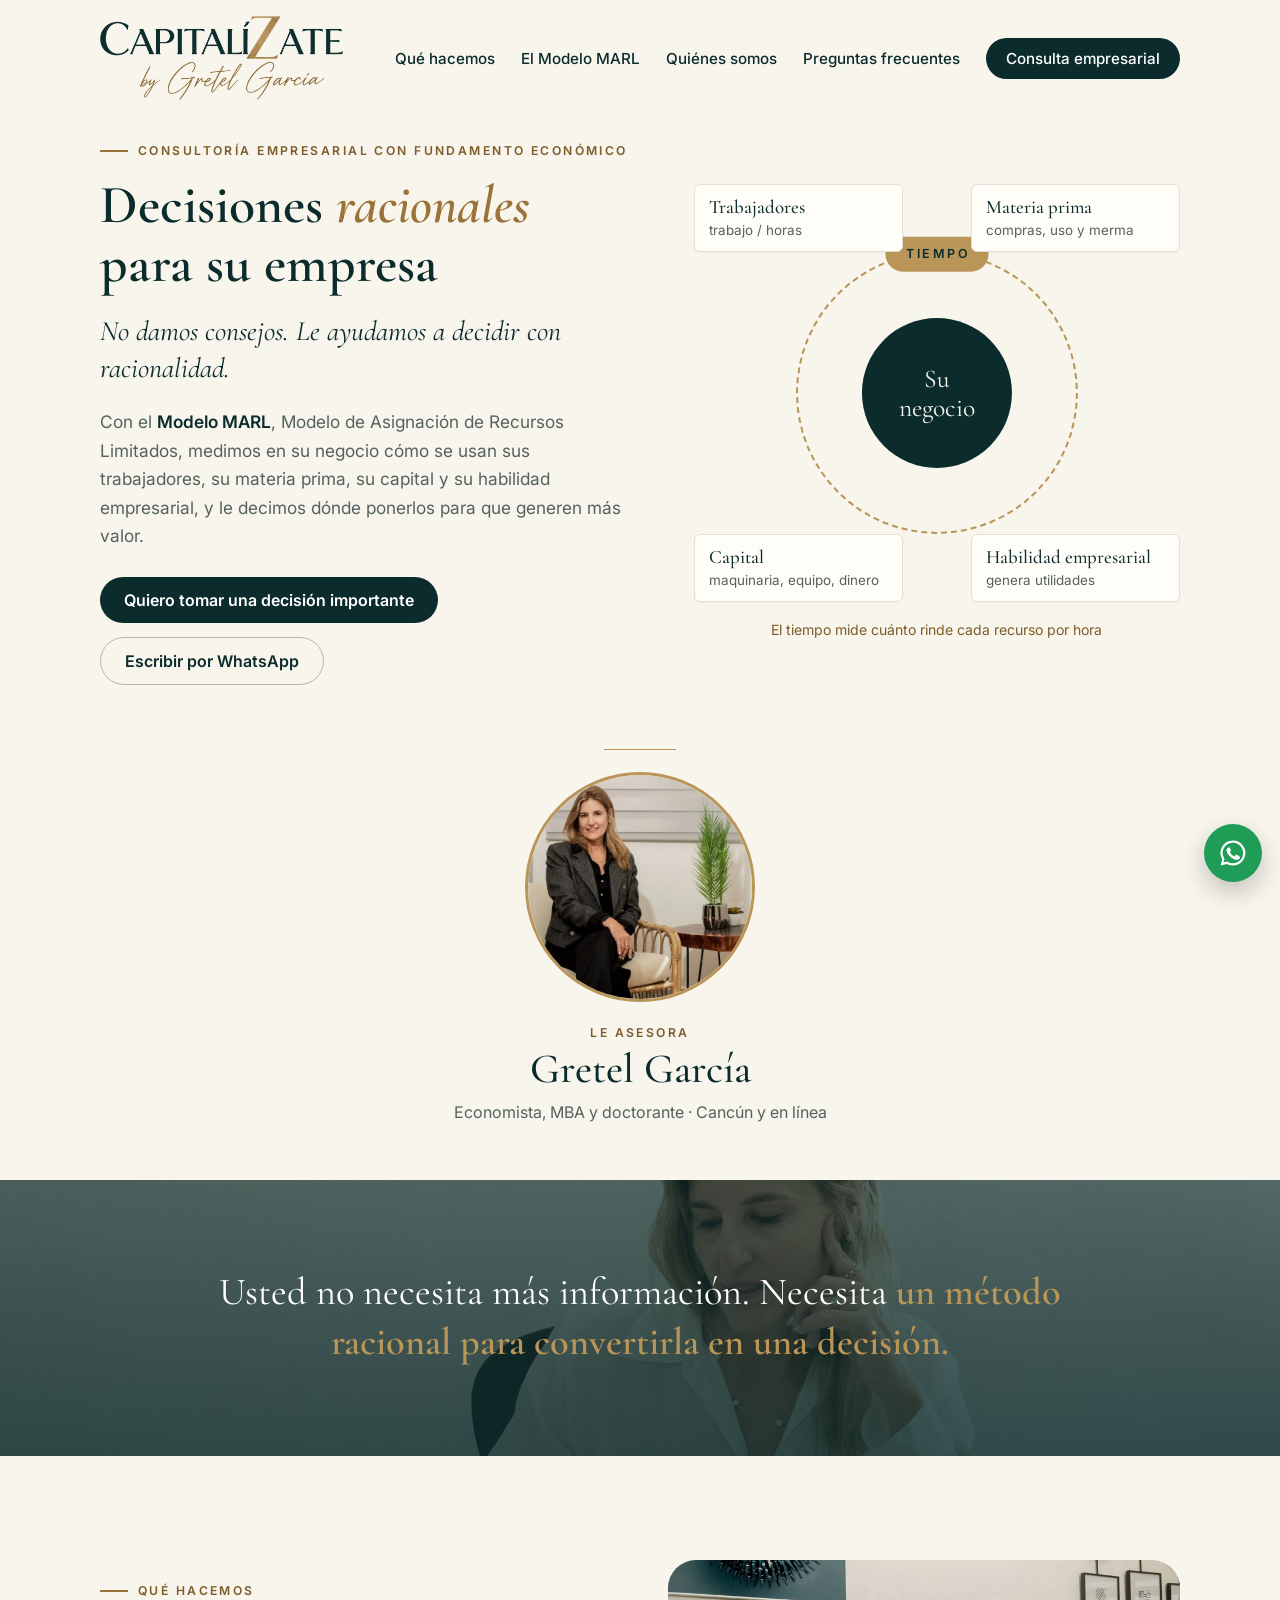
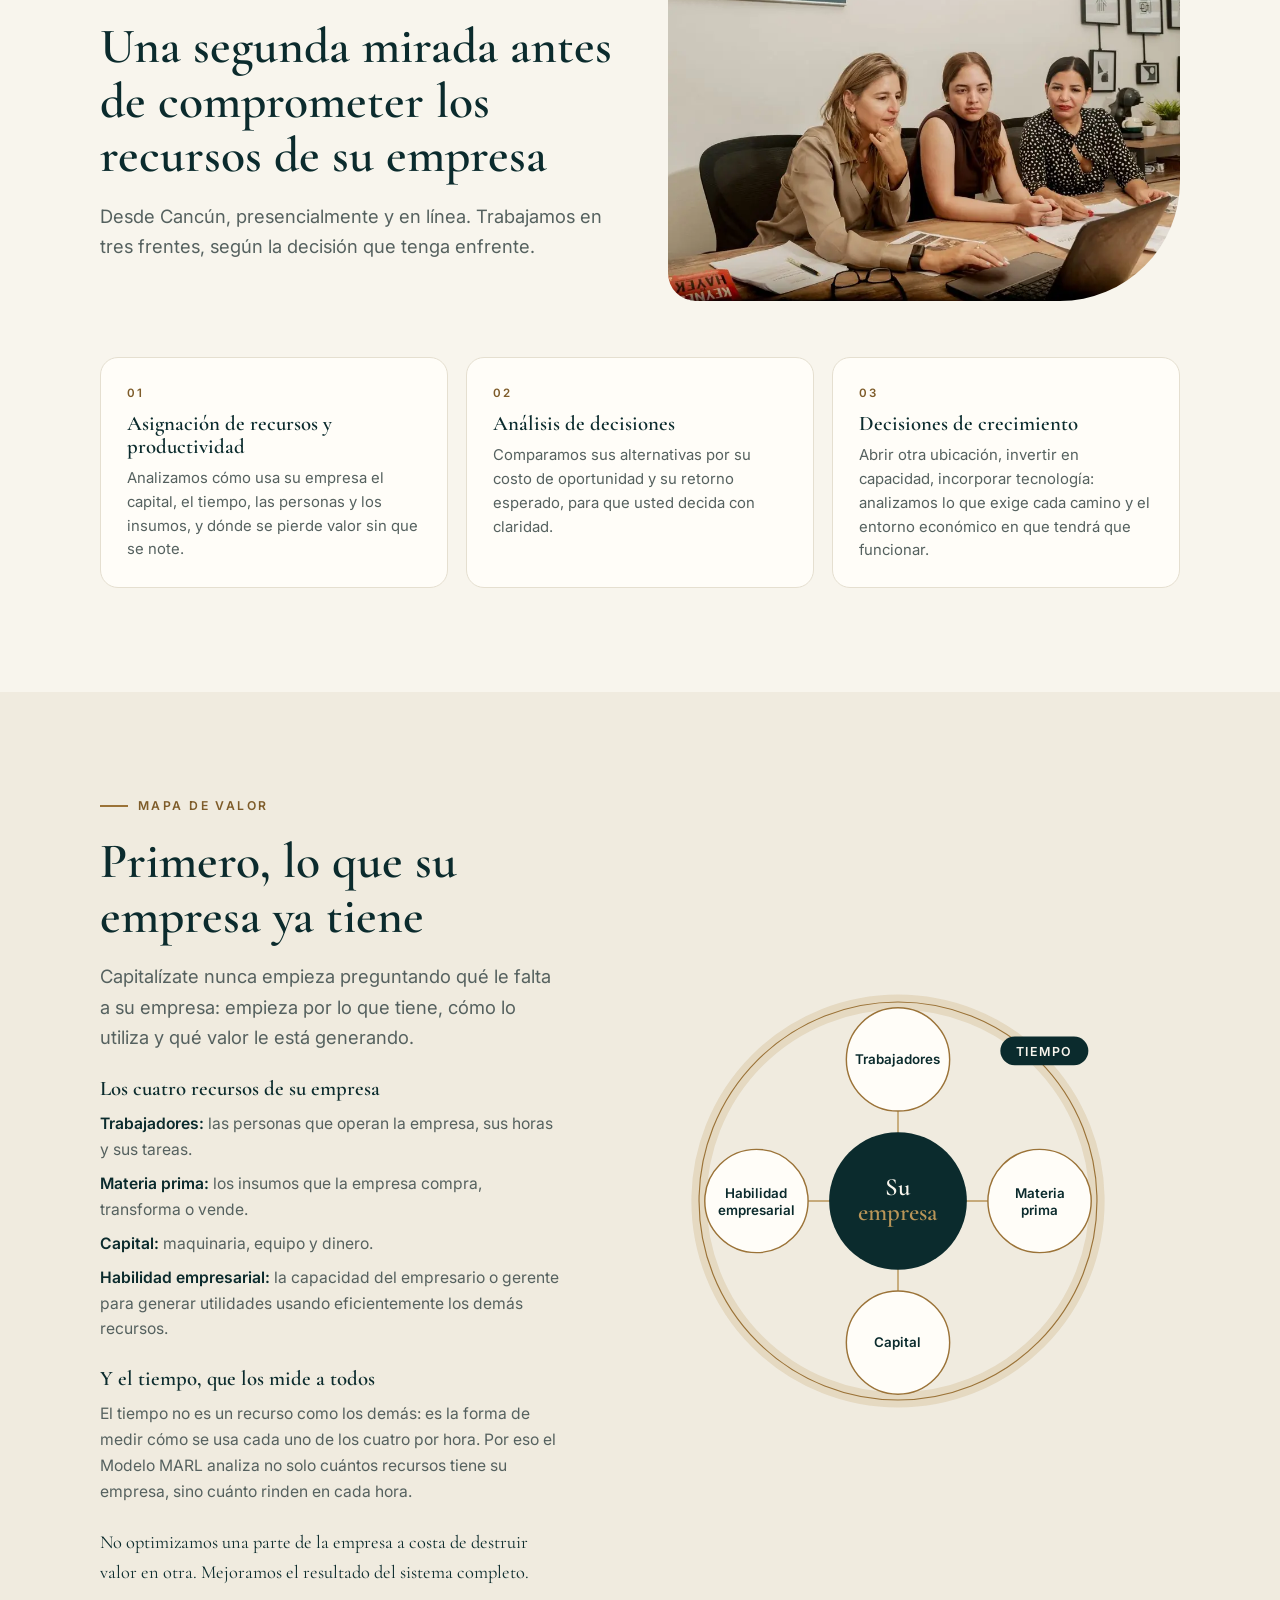
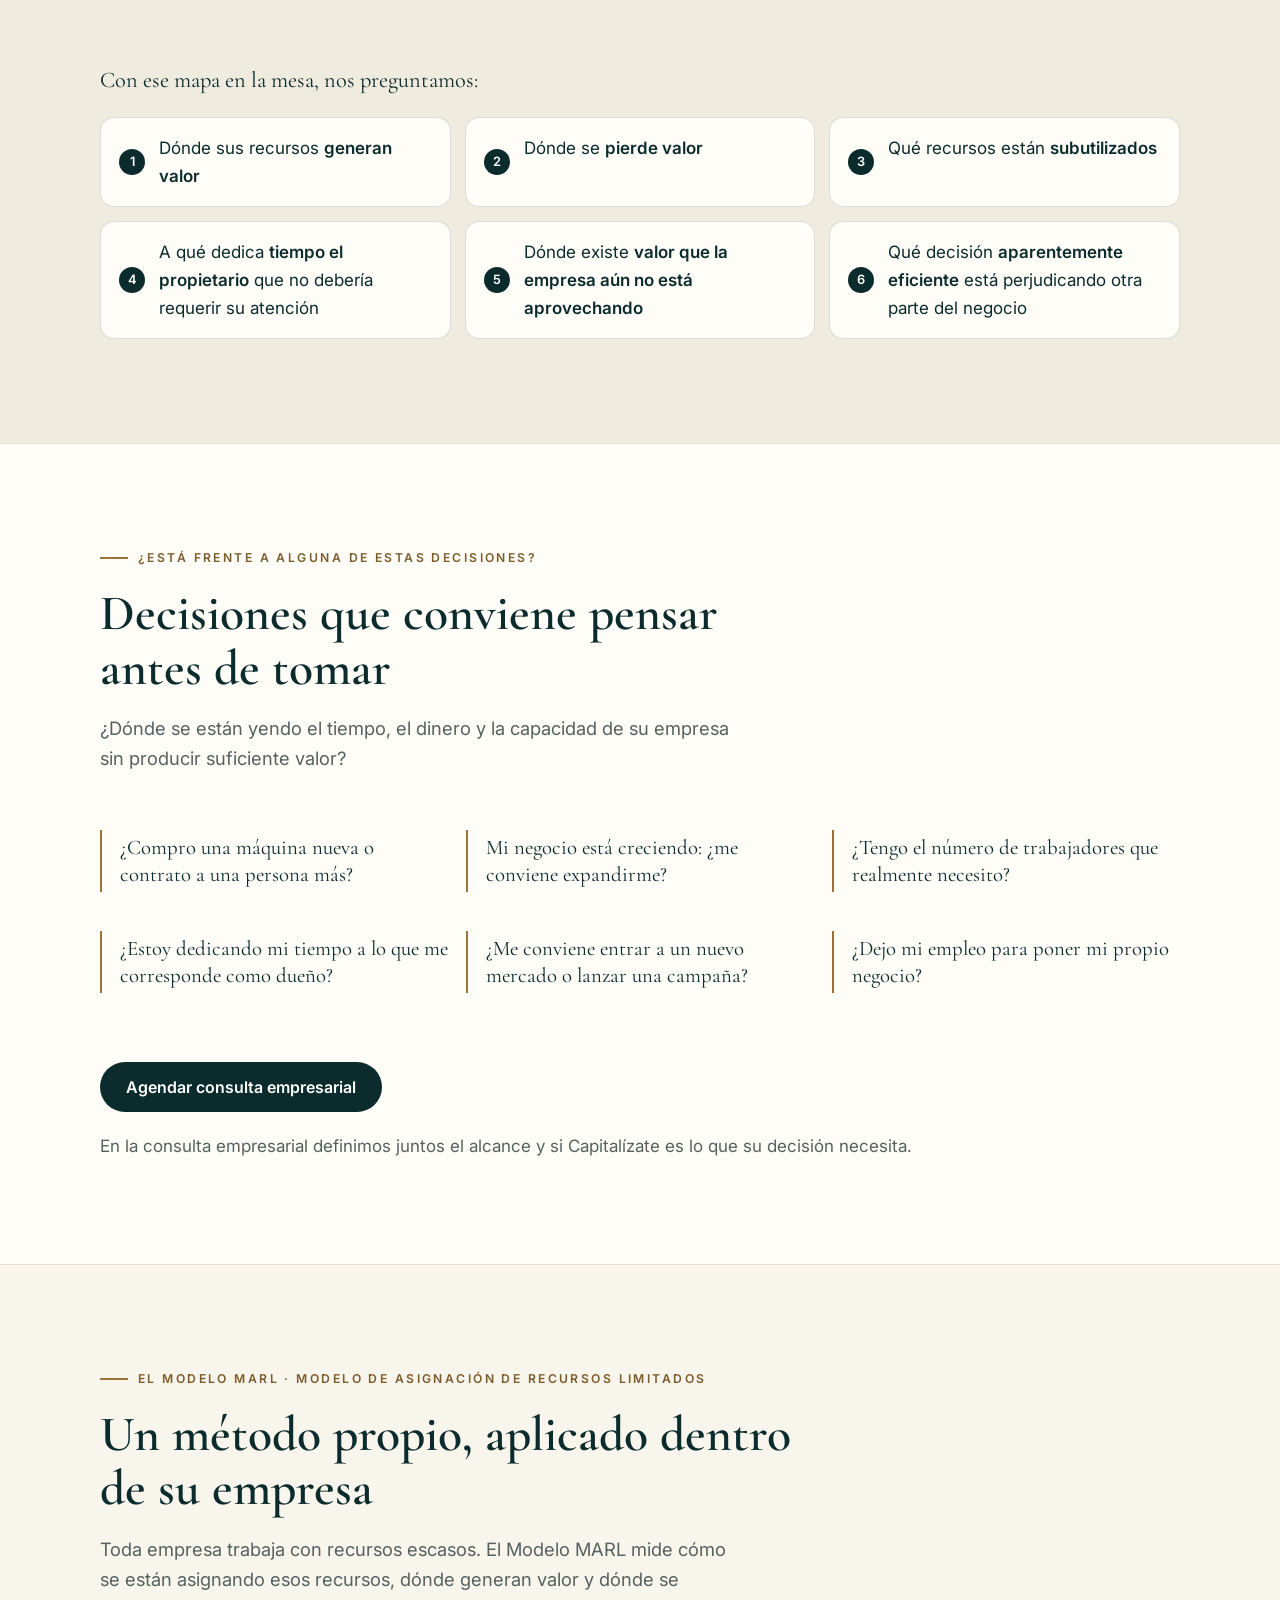
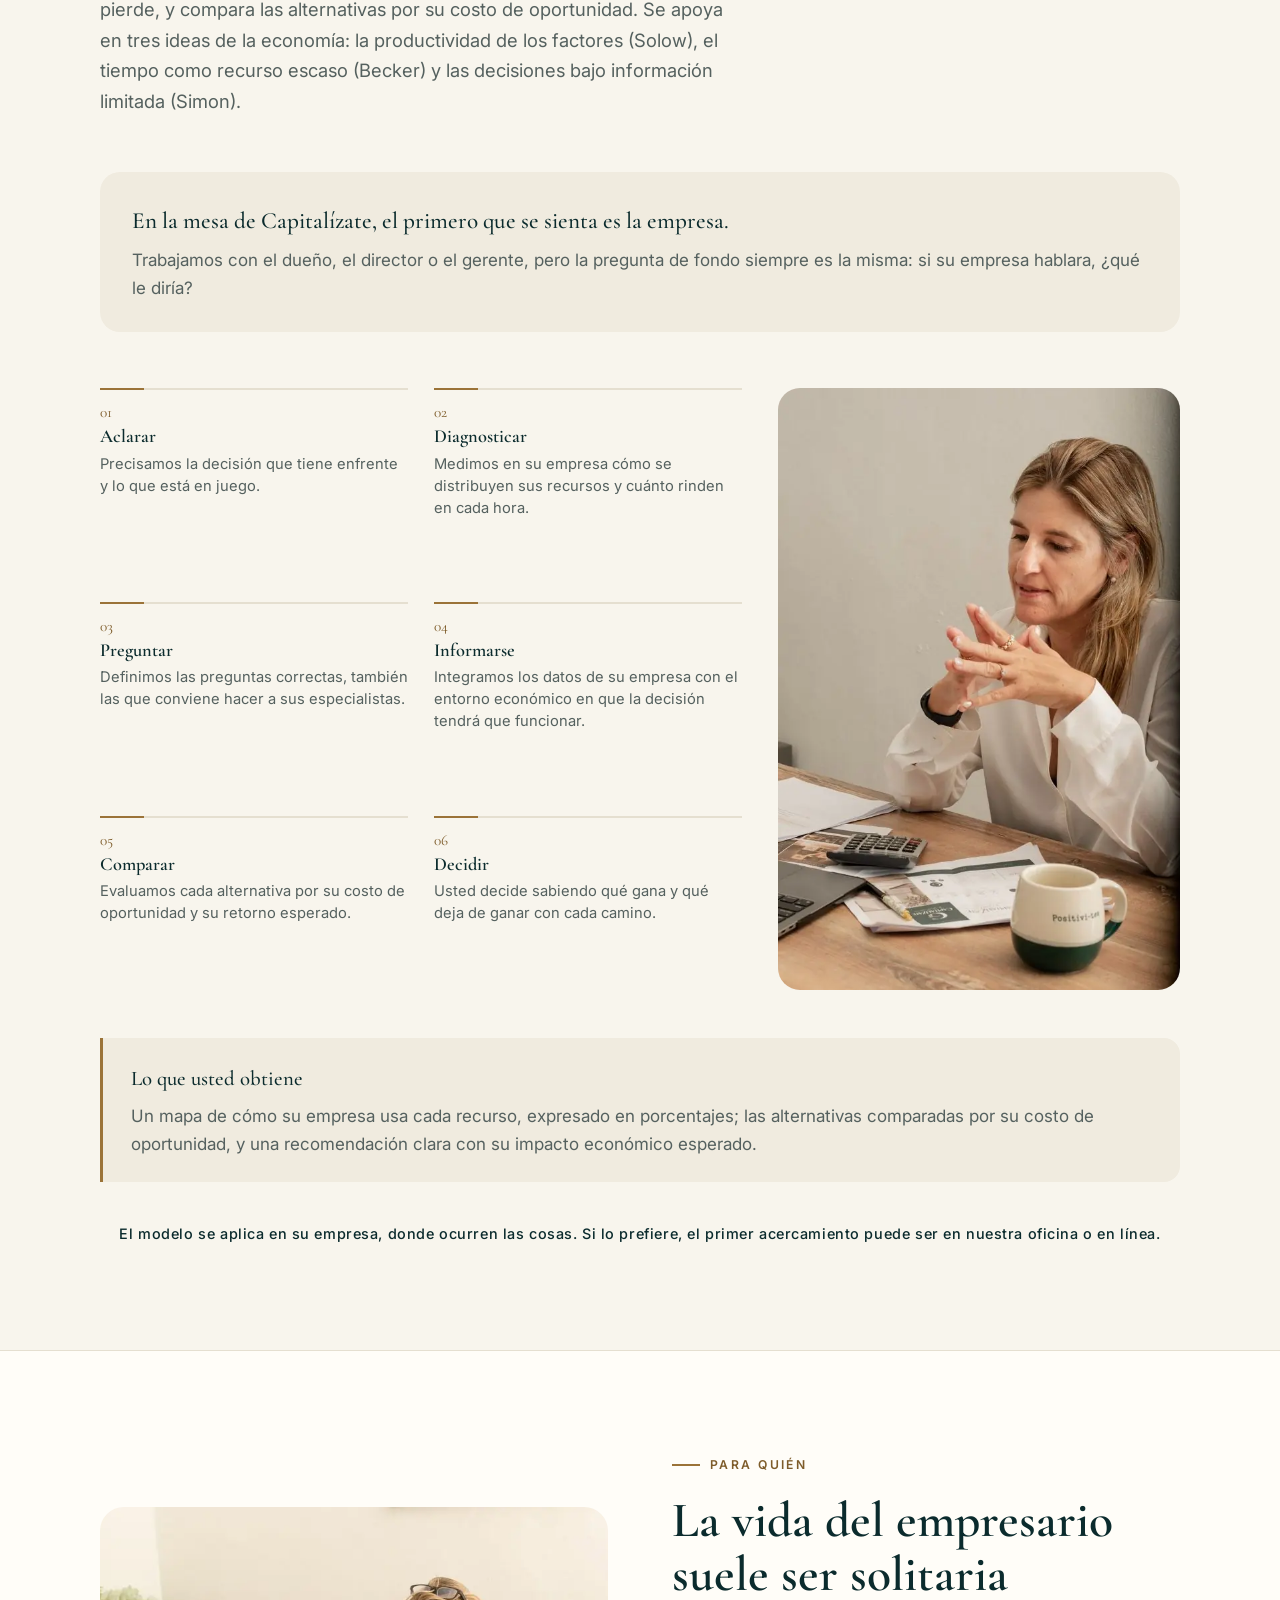
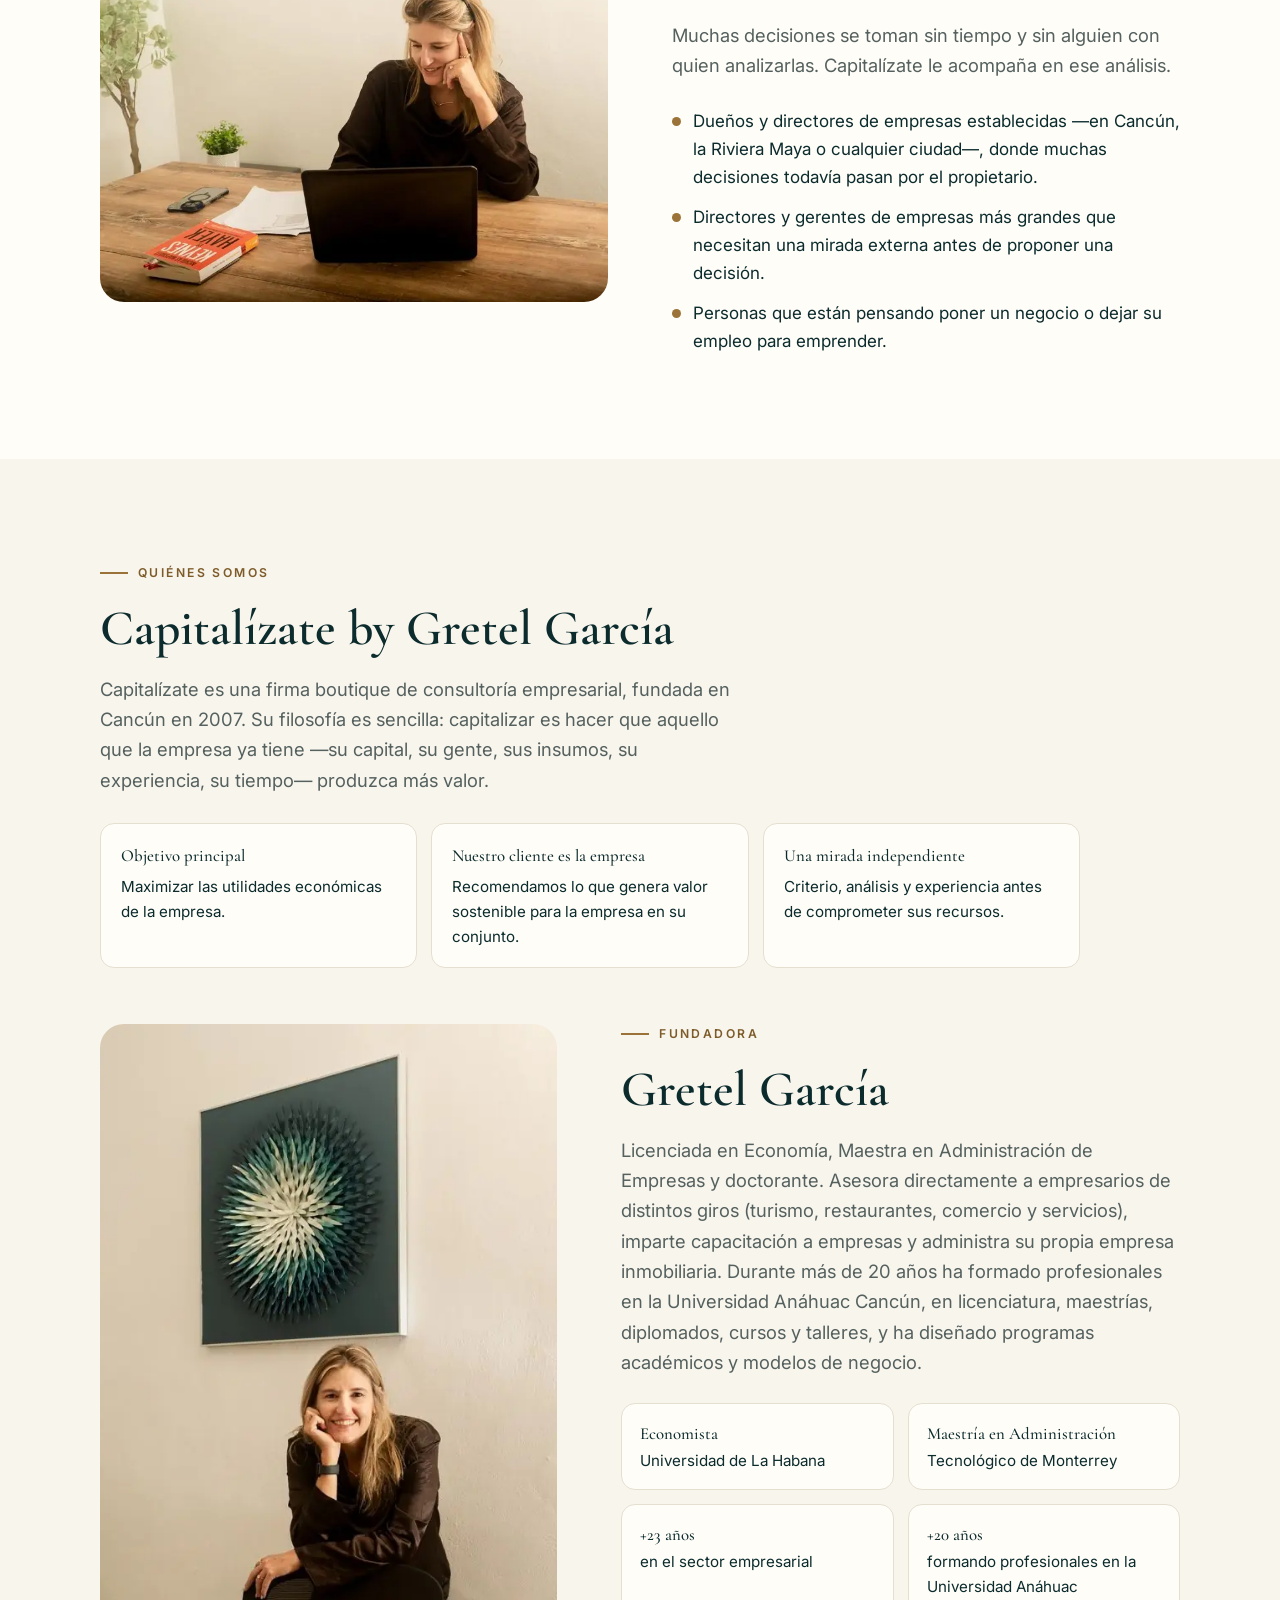
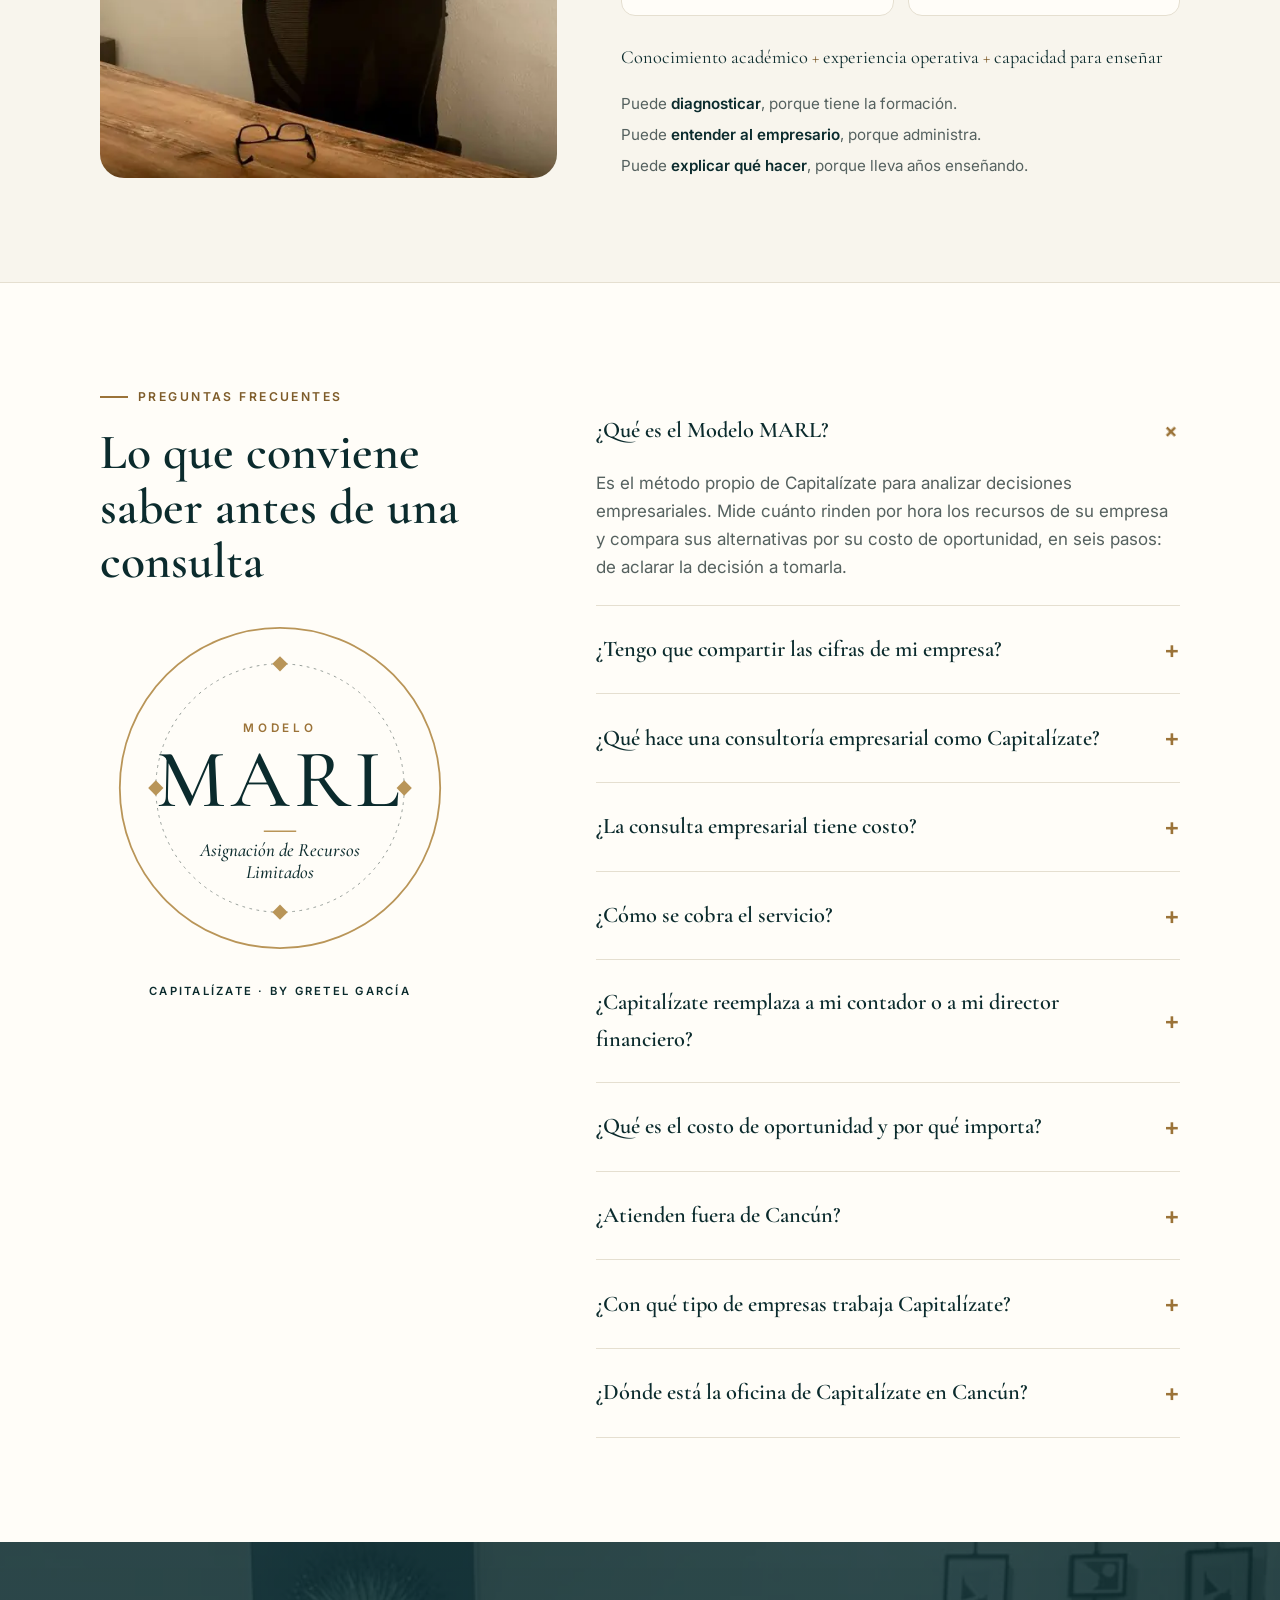
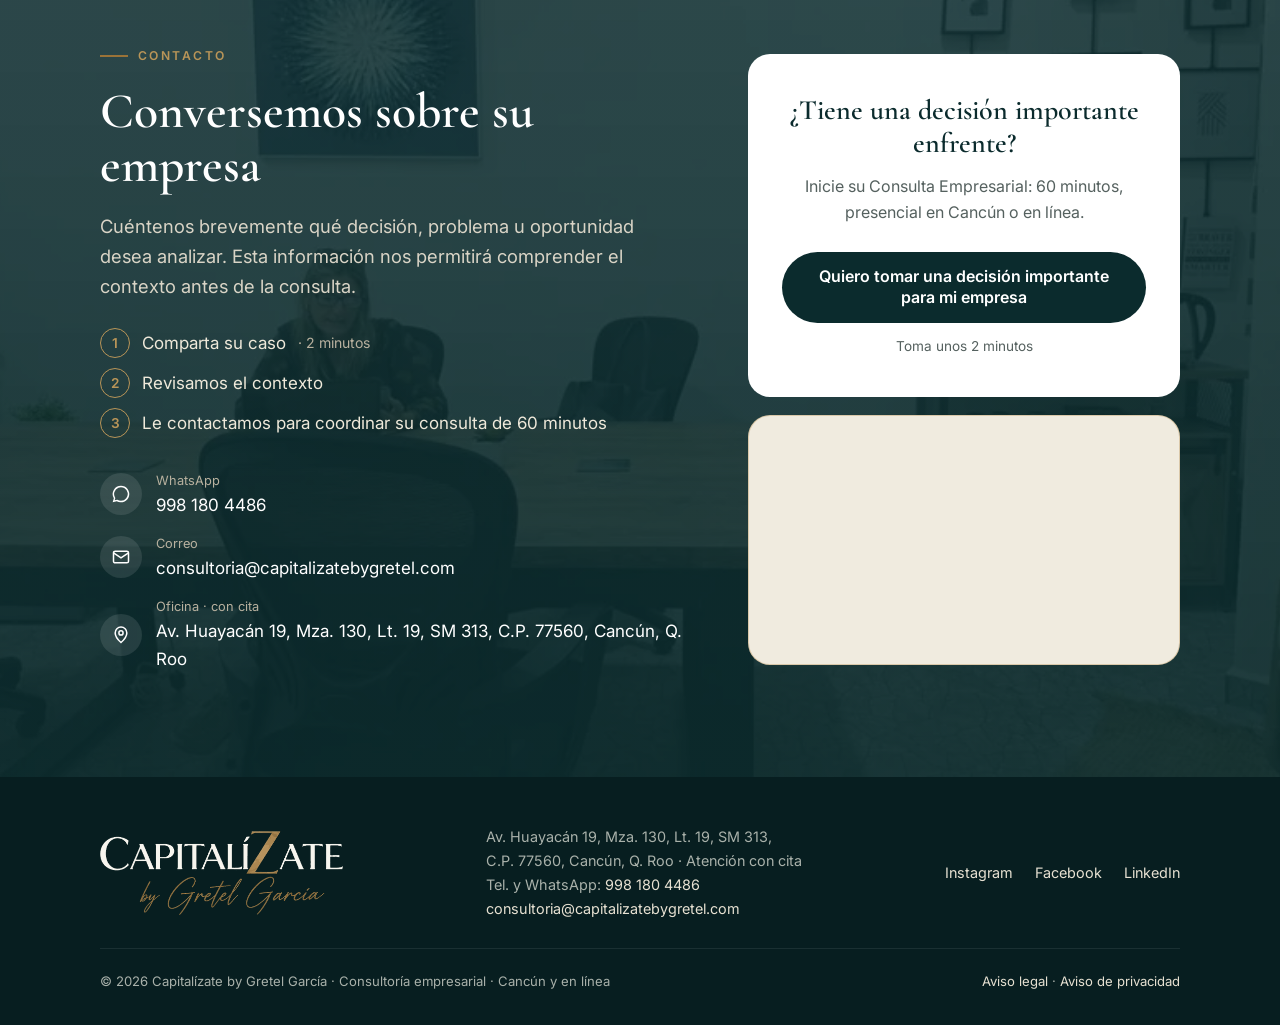
==== index.html @ abb40143 "Direccion y telefono en el pie de pagina" ====
<!doctype html>
<html lang="es-MX">
<head>
<!-- Google Tag Manager -->
<script>window.dataLayer=window.dataLayer||[];dataLayer.push({'gtm.start':new Date().getTime(),event:'gtm.js'});(function(){var hecho=false;function cargar(){if(hecho)return;hecho=true;var j=document.createElement('script');j.async=true;j.src='https://www.googletagmanager.com/gtm.js?id=GTM-TL853G56';document.head.appendChild(j);}window.addEventListener('load',function(){setTimeout(cargar,1500);});['scroll','pointerdown','keydown','touchstart'].forEach(function(e){window.addEventListener(e,cargar,{once:true,passive:true});});})();</script>
<!-- End Google Tag Manager -->

<meta charset="utf-8">
<meta name="viewport" content="width=device-width, initial-scale=1">
<title>Consultoría empresarial en Cancún y en línea | Capitalízate</title>
<meta name="description" content="Consultoría empresarial en Cancún y en línea. Con el Modelo MARL analizamos los recursos de su empresa para tomar decisiones racionales.">
<link rel="canonical" href="https://capitalizatebygretel.com/">
<meta name="robots" content="index, follow, max-image-preview:large">
<meta name="author" content="Gretel García">
<meta name="geo.region" content="MX-ROO">
<meta name="geo.placename" content="Cancún, Quintana Roo">
<link rel="alternate" hreflang="es-MX" href="https://capitalizatebygretel.com/">
<link rel="alternate" type="text/plain" title="Resumen para asistentes de IA" href="https://capitalizatebygretel.com/llms.txt">
<meta property="og:type" content="website">
<meta property="og:locale" content="es_MX">
<meta property="og:site_name" content="Capitalízate by Gretel García">
<meta property="og:title" content="Capitalízate by Gretel García · Consultoría empresarial para decisiones económicamente fundamentadas">
<meta property="og:description" content="Con el Modelo MARL (Modelo de Asignación de Recursos Limitados) analizamos los recursos de su empresa para tomar decisiones racionales, con números y no con intuición.">
<meta property="og:url" content="https://capitalizatebygretel.com/">
<meta property="og:image" content="https://capitalizatebygretel.com/assets/og-inicio.jpg">
<meta property="og:image:width" content="1200">
<meta property="og:image:height" content="630">
<meta property="og:image:alt" content="Capitalízate by Gretel García · Consultoría empresarial para decisiones económicamente fundamentadas">
<meta name="twitter:card" content="summary_large_image">
<meta name="twitter:title" content="Capitalízate by Gretel García · Consultoría empresarial para decisiones económicamente fundamentadas">
<meta name="twitter:description" content="Con el Modelo MARL (Modelo de Asignación de Recursos Limitados) analizamos los recursos de su empresa para tomar decisiones racionales, con números y no con intuición.">
<meta name="twitter:image" content="https://capitalizatebygretel.com/assets/og-inicio.jpg">
<link rel="icon" href="assets/favicon.png?v=2">
<link rel="apple-touch-icon" href="assets/apple-touch-icon.png?v=2">
<meta name="theme-color" content="#0b2b2d">
<link rel="preconnect" href="https://fonts.googleapis.com">
<link rel="preconnect" href="https://fonts.gstatic.com" crossorigin>
<link rel="preload" as="style" href="https://fonts.googleapis.com/css2?family=Cormorant+Garamond:ital,wght@0,500;0,600;1,500;1,600&family=Inter:wght@400;500;600&display=swap" onload="this.onload=null;this.rel='stylesheet'">
<noscript><link rel="stylesheet" href="https://fonts.googleapis.com/css2?family=Cormorant+Garamond:ital,wght@0,500;0,600;1,500;1,600&family=Inter:wght@400;500;600&display=swap"></noscript>

<script type="application/ld+json">
{
  "@context": "https://schema.org",
  "@graph": [
    {
      "@type": ["ProfessionalService", "LocalBusiness"],
      "@id": "https://capitalizatebygretel.com/#firma",
      "name": "Capitalízate by Gretel García",
      "alternateName": "Capitalízate",
      "url": "https://capitalizatebygretel.com/",
      "logo": "https://capitalizatebygretel.com/assets/logo-completo.png?v=2",
      "image": "https://capitalizatebygretel.com/assets/og-inicio.jpg",
      "description": "Firma boutique de consultoría empresarial para decisiones económicamente fundamentadas, con sede en Cancún y atención en línea para empresas de cualquier ciudad. Aplica el Modelo MARL (Modelo de Asignación de Recursos Limitados), un método propio para tomar decisiones racionales antes de comprometer los recursos de la empresa, con especialidad en productividad, asignación de recursos y costo de oportunidad. Atiende a dueños y directores de empresas establecidas.",
      "slogan": "Estrategia · Procesos · Resultados",
      "disambiguatingDescription": "Consultoría empresarial para decisiones económicamente fundamentadas",
      "email": "consultoria@capitalizatebygretel.com",
      "telephone": "+52 998 180 4486",
      "priceRange": "$$$",
      "currenciesAccepted": "MXN",
      "areaServed": [{"@type": "City", "name": "Cancún"}, {"@type": "Place", "name": "Riviera Maya"}, {"@type": "City", "name": "Playa del Carmen"}, {"@type": "State", "name": "Quintana Roo"}, {"@type": "Country", "name": "México"}],
      "address": {"@type": "PostalAddress", "streetAddress": "Av. Huayacán 19, Mza. 130, Lt. 19, SM 313", "postalCode": "77560", "addressLocality": "Cancún", "addressRegion": "Quintana Roo", "addressCountry": "MX"},
      "founder": {"@id": "https://capitalizatebygretel.com/#gretel"},
      "foundingDate": "2007",
      "sameAs": ["https://www.instagram.com/capitalizatebygretel/", "https://www.facebook.com/capitalizatebygretel/", "https://www.linkedin.com/in/capitalizate-by-gretel"],
      "knowsAbout": ["Consultoría empresarial", "Productividad empresarial", "Toma de decisiones empresariales", "Asignación de recursos", "Costo de oportunidad", "Rentabilidad", "Estrategia empresarial", "Emprendimiento"],
      "hasOfferCatalog": {
        "@type": "OfferCatalog",
        "name": "Servicios de Capitalízate",
        "itemListElement": [
          {"@type": "Offer", "itemOffered": {"@type": "Service", "name": "Asignación de recursos y productividad", "description": "Analizamos cómo usa su empresa el capital, el tiempo, las personas y los insumos, y dónde se pierde valor sin que se note."}},
          {"@type": "Offer", "itemOffered": {"@type": "Service", "name": "Análisis de decisiones", "description": "Comparamos sus alternativas por su costo de oportunidad y su retorno esperado, para que usted decida con claridad."}},
          {"@type": "Offer", "itemOffered": {"@type": "Service", "name": "Decisiones de crecimiento", "description": "Abrir otra ubicación, invertir en capacidad, incorporar tecnología: analizamos lo que exige cada camino y el entorno económico en que tendrá que funcionar."}}
        ]
      }
    },
    {
      "@type": "Person",
      "@id": "https://capitalizatebygretel.com/#gretel",
      "name": "Gretel García Montes de Oca",
      "alternateName": "Gretel García",
      "jobTitle": "Consultora empresarial",
      "description": "Economista, MBA y doctorante. Asesora a empresarios de distintos giros, capacita a empresas y administra su propia empresa inmobiliaria. Durante más de 20 años ha formado profesionales en la Universidad Anáhuac Cancún y diseñado programas académicos y modelos de negocio. Fundadora de Capitalízate (2007).",
      "alumniOf": [{"@type": "CollegeOrUniversity", "name": "Universidad de La Habana"}, {"@type": "CollegeOrUniversity", "name": "Tecnológico de Monterrey"}],
      "worksFor": {"@id": "https://capitalizatebygretel.com/#firma"},
      "knowsAbout": ["Economía aplicada a la empresa", "Productividad", "Asignación de recursos", "Administración de empresas"],
      "address": {"@type": "PostalAddress", "addressLocality": "Cancún", "addressRegion": "Quintana Roo", "addressCountry": "MX"}
    },
    {
      "@type": "WebSite",
      "@id": "https://capitalizatebygretel.com/#sitio",
      "url": "https://capitalizatebygretel.com/",
      "name": "Capitalízate by Gretel García",
      "inLanguage": "es-MX",
      "publisher": {"@id": "https://capitalizatebygretel.com/#firma"}
    }
  ]
}
</script>

<link rel="stylesheet" href="assets/estilos.css?v=27">
</head>
<body>
<!-- Google Tag Manager (noscript) -->
<noscript><iframe src="https://www.googletagmanager.com/ns.html?id=GTM-TL853G56"
height="0" width="0" style="display:none;visibility:hidden"></iframe></noscript>
<!-- End Google Tag Manager (noscript) -->



<header id="top">
  <nav class="wrap nav" aria-label="Principal">
    <a class="brand" href="#top" aria-label="Capitalízate by Gretel García, inicio">
      <img class="logo" src="assets/logo-encabezado.png?v=3" alt="Capitalízate by Gretel García" width="480" height="166">
    </a>
    <button class="burger" aria-label="Abrir menú" aria-expanded="false" aria-controls="menu">
      <svg viewBox="0 0 24 24" fill="none" stroke="currentColor" stroke-width="2" stroke-linecap="round"><path d="M4 7h16M4 12h16M4 17h16"/></svg>
    </button>
    <ul class="menu" id="menu">
      <li><a href="#que-hacemos">Qué hacemos</a></li>
      <li><a href="#modelo-mar">El Modelo MARL</a></li>
      <li><a href="#quienes-somos">Quiénes somos</a></li>
      <li><a href="#preguntas">Preguntas frecuentes</a></li>
      <li><a class="btn btn-primary" data-agenda href="solicitud.html">Consulta empresarial</a></li>
    </ul>
  </nav>
</header>

<main>
  <!-- INICIO -->
  <section class="hero">
    <div class="wrap hero-grid">
      <div>
        <p class="eyebrow">Consultoría empresarial con fundamento económico</p>
        <h1>Decisiones <em>racionales</em> para su empresa</h1>
        <p class="hero-sub">No damos consejos. Le ayudamos a decidir con racionalidad.</p>
        <p class="lead">Con el <strong>Modelo MARL</strong>, Modelo de Asignación de Recursos Limitados, medimos en su negocio cómo se usan sus trabajadores, su materia prima, su capital y su habilidad empresarial, y le decimos dónde ponerlos para que generen más valor.</p>
        <div class="actions">
          <a class="btn btn-primary" data-agenda href="solicitud.html">Quiero tomar una decisión importante</a>
          <a class="btn btn-ghost" data-wa href="https://wa.me/529981804486">Escribir por WhatsApp</a>
        </div>
      </div>
      <figure class="hero-marl" aria-label="Modelo MARL: los cuatro recursos de su negocio y el tiempo, que mide cuánto rinde cada uno">
        <div class="hm-map">
          <div class="hm-ring" aria-hidden="true"><span class="hm-time">TIEMPO</span><span class="hm-core">Su<br>negocio</span></div>
          <div class="hm-card hm-tl"><b>Trabajadores</b>trabajo / horas</div>
          <div class="hm-card hm-tr"><b>Materia prima</b>compras, uso y merma</div>
          <div class="hm-card hm-bl"><b>Capital</b>maquinaria, equipo, dinero</div>
          <div class="hm-card hm-br"><b>Habilidad empresarial</b>genera utilidades</div>
        </div>
        <figcaption>El tiempo mide cuánto rinde cada recurso por hora</figcaption>
      </figure>
    </div>
    <div class="wrap">
      <div class="hero-who">
        <picture><source type="image/webp" srcset="assets/fotos/gretel-sentada-circulo.webp"><img src="assets/fotos/gretel-sentada-circulo.jpg" width="560" height="560" alt="Gretel García sentada en su oficina de Cancún" loading="lazy"></picture>
        <p class="hw-label">Le asesora</p>
        <p class="hw-name">Gretel García</p>
        <p class="hw-meta">Economista, MBA y doctorante · Cancún y en línea</p>
      </div>
    </div>
  </section>

  <!-- CRITERIO -->
  <section class="quote">
    <div class="wrap">
      <blockquote>Usted no necesita más información. Necesita <strong>un método racional para convertirla en una decisión.</strong></blockquote>
    </div>
  </section>

  <!-- QUÉ HACEMOS -->
  <section id="que-hacemos">
    <div class="wrap">
      <div class="head-split">
        <div class="section-head">
        <p class="eyebrow">Qué hacemos</p>
        <h2>Una segunda mirada antes de comprometer los recursos de su empresa</h2>
        <p class="lead">Desde Cancún, presencialmente y en línea. Trabajamos en tres frentes, según la decisión que tenga enfrente.</p>
      </div>
        <figure class="head-photo head-photo-wide"><picture><source type="image/webp" srcset="assets/fotos/consulta-reunion-tres-900.webp 900w, assets/fotos/consulta-reunion-tres.webp 1800w" sizes="(max-width: 920px) 100vw, 45vw"><img src="assets/fotos/consulta-reunion-tres.jpg" srcset="assets/fotos/consulta-reunion-tres-900.jpg 900w, assets/fotos/consulta-reunion-tres.jpg 1800w" sizes="(max-width: 920px) 100vw, 45vw" width="1800" height="1202" alt="Gretel García trabajando con dos clientas en la mesa de juntas de Capitalízate" loading="lazy"></picture></figure>
      </div>
      <div class="cards">
        <article class="card">
          <span class="num">01</span>
          <h3>Asignación de recursos y productividad</h3>
          <p>Analizamos cómo usa su empresa el capital, el tiempo, las personas y los insumos, y dónde se pierde valor sin que se note.</p>
        </article>
        <article class="card">
          <span class="num">02</span>
          <h3>Análisis de decisiones</h3>
          <p>Comparamos sus alternativas por su costo de oportunidad y su retorno esperado, para que usted decida con claridad.</p>
        </article>
        <article class="card">
          <span class="num">03</span>
          <h3>Decisiones de crecimiento</h3>
          <p>Abrir otra ubicación, invertir en capacidad, incorporar tecnología: analizamos lo que exige cada camino y el entorno económico en que tendrá que funcionar.</p>
        </article>
      </div>
    </div>
  </section>

  <!-- MAPA DE VALOR -->
  <section class="valuemap" aria-labelledby="vm-title">
    <div class="wrap vm-grid">
      <div>
        <p class="eyebrow">Mapa de valor</p>
        <h2 id="vm-title">Primero, lo que su empresa ya tiene</h2>
        <p class="lead">Capitalízate nunca empieza preguntando qué le falta a su empresa: empieza por lo que tiene, cómo lo utiliza y qué valor le está generando.</p>
        <h3 class="vm-sub">Los cuatro recursos de su empresa</h3>
        <ul class="vm-res">
          <li><b>Trabajadores:</b> las personas que operan la empresa, sus horas y sus tareas.</li>
          <li><b>Materia prima:</b> los insumos que la empresa compra, transforma o vende.</li>
          <li><b>Capital:</b> maquinaria, equipo y dinero.</li>
          <li><b>Habilidad empresarial:</b> la capacidad del empresario o gerente para generar utilidades usando eficientemente los demás recursos.</li>
        </ul>
        <h3 class="vm-sub">Y el tiempo, que los mide a todos</h3>
        <p class="vm-time">El tiempo no es un recurso como los demás: es la forma de medir cómo se usa cada uno de los cuatro por hora. Por eso el Modelo MARL analiza no solo cuántos recursos tiene su empresa, sino cuánto rinden en cada hora.</p>
        <p class="vm-close">No optimizamos una parte de la empresa a costa de destruir valor en otra. Mejoramos el resultado del sistema completo.</p>
      </div>
      <figure class="vm-visual"><svg viewBox="0 0 460 460" role="img" aria-labelledby="vm-svg-t" class="vm-svg"><title id="vm-svg-t">Los cuatro recursos de la empresa —trabajadores, materia prima, capital y habilidad empresarial— rodeados por el tiempo, que los mide a todos</title><circle cx="230" cy="230" r="208" fill="none" stroke="#b99558" stroke-opacity=".22" stroke-width="16"/><circle cx="230" cy="230" r="208" fill="none" stroke="#9b7338" stroke-width="1.2"/><line x1="230" y1="230" x2="230" y2="82" stroke="#b99558" stroke-width="1.5"/><line x1="230" y1="230" x2="378" y2="230" stroke="#b99558" stroke-width="1.5"/><line x1="230" y1="230" x2="230" y2="378" stroke="#b99558" stroke-width="1.5"/><line x1="230" y1="230" x2="82" y2="230" stroke="#b99558" stroke-width="1.5"/><circle cx="230" cy="230" r="72" fill="#0b2b2d"/><text x="230" y="224" text-anchor="middle" font-family="Cormorant Garamond,Georgia,serif" font-size="26" font-weight="600" fill="#f8f5ed">Su</text><text x="230" y="250" text-anchor="middle" font-family="Cormorant Garamond,Georgia,serif" font-size="26" font-weight="600" fill="#b99558">empresa</text><circle cx="230" cy="82" r="54" fill="#fffdf8" stroke="#9b7338" stroke-width="1.5"/><text x="230" y="87" text-anchor="middle" font-family="Inter,system-ui,sans-serif" font-size="14" font-weight="600" fill="#0b2b2d">Trabajadores</text><circle cx="378" cy="230" r="54" fill="#fffdf8" stroke="#9b7338" stroke-width="1.5"/><text x="378" y="227" text-anchor="middle" font-family="Inter,system-ui,sans-serif" font-size="14" font-weight="600" fill="#0b2b2d">Materia</text><text x="378" y="245" text-anchor="middle" font-family="Inter,system-ui,sans-serif" font-size="14" font-weight="600" fill="#0b2b2d">prima</text><circle cx="230" cy="378" r="54" fill="#fffdf8" stroke="#9b7338" stroke-width="1.5"/><text x="230" y="383" text-anchor="middle" font-family="Inter,system-ui,sans-serif" font-size="14" font-weight="600" fill="#0b2b2d">Capital</text><circle cx="82" cy="230" r="54" fill="#fffdf8" stroke="#9b7338" stroke-width="1.5"/><text x="82" y="227" text-anchor="middle" font-family="Inter,system-ui,sans-serif" font-size="14" font-weight="600" fill="#0b2b2d">Habilidad</text><text x="82" y="245" text-anchor="middle" font-family="Inter,system-ui,sans-serif" font-size="14" font-weight="600" fill="#0b2b2d">empresarial</text><rect x="337" y="58" width="92" height="30" rx="15" fill="#0b2b2d"/><text x="383" y="78" text-anchor="middle" font-family="Inter,system-ui,sans-serif" font-size="13" font-weight="600" fill="#f8f5ed" letter-spacing="1.5">TIEMPO</text></svg></figure>
    </div>
    <div class="wrap">
      <p class="vm-ask">Con ese mapa en la mesa, nos preguntamos:</p>
      <ul class="vm-list">
        <li>Dónde sus recursos <b>generan valor</b></li>
        <li>Dónde se <b>pierde valor</b></li>
        <li>Qué recursos están <b>subutilizados</b></li>
        <li>A qué dedica <b>tiempo el propietario</b> que no debería requerir su atención</li>
        <li>Dónde existe <b>valor que la empresa aún no está aprovechando</b></li>
        <li>Qué decisión <b>aparentemente eficiente</b> está perjudicando otra parte del negocio</li>
      </ul>
    </div>
  </section>

  <!-- DECISIONES -->
  <section class="questions" aria-labelledby="q-title">
    <div class="wrap">
      <div class="section-head">
        <p class="eyebrow">¿Está frente a alguna de estas decisiones?</p>
        <h2 id="q-title">Decisiones que conviene pensar antes de tomar</h2>
        <p class="lead">¿Dónde se están yendo el tiempo, el dinero y la capacidad de su empresa sin producir suficiente valor?</p>
      </div>
      <div class="q-grid">
        <p class="q">¿Compro una máquina nueva o contrato a una persona más?</p>
        <p class="q">Mi negocio está creciendo: ¿me conviene expandirme?</p>
        <p class="q">¿Tengo el número de trabajadores que realmente necesito?</p>
        <p class="q">¿Estoy dedicando mi tiempo a lo que me corresponde como dueño?</p>
        <p class="q">¿Me conviene entrar a un nuevo mercado o lanzar una campaña?</p>
        <p class="q">¿Dejo mi empleo para poner mi propio negocio?</p>
      </div>
      <div class="q-cta">
        <a class="btn btn-primary" data-agenda href="solicitud.html">Agendar consulta empresarial</a>
        <p>En la consulta empresarial definimos juntos el alcance y si Capitalízate es lo que su decisión necesita.</p>
      </div>
    </div>
  </section>

  <!-- EL MODELO MAR -->
  <section id="modelo-mar">
    <div class="wrap">
      <div class="section-head">
        <p class="eyebrow">El Modelo MARL · Modelo de Asignación de Recursos Limitados</p>
        <h2>Un método propio, aplicado dentro de su empresa</h2>
        <p class="lead">Toda empresa trabaja con recursos escasos. El Modelo MARL mide cómo se están asignando esos recursos, dónde generan valor y dónde se pierde, y compara las alternativas por su costo de oportunidad. Se apoya en tres ideas de la economía: la productividad de los factores (Solow), el tiempo como recurso escaso (Becker) y las decisiones bajo información limitada (Simon).</p>
      </div>
      <div class="principle">
        <div>
          <strong>En la mesa de Capitalízate, el primero que se sienta es la empresa.</strong>
          <p>Trabajamos con el dueño, el director o el gerente, pero la pregunta de fondo siempre es la misma: si su empresa hablara, ¿qué le diría?</p>
        </div>
      </div>
      <div class="how-grid">
        <ol class="steps">
          <li><h3>Aclarar</h3><p>Precisamos la decisión que tiene enfrente y lo que está en juego.</p></li>
          <li><h3>Diagnosticar</h3><p>Medimos en su empresa cómo se distribuyen sus recursos y cuánto rinden en cada hora.</p></li>
          <li><h3>Preguntar</h3><p>Definimos las preguntas correctas, también las que conviene hacer a sus especialistas.</p></li>
          <li><h3>Informarse</h3><p>Integramos los datos de su empresa con el entorno económico en que la decisión tendrá que funcionar.</p></li>
          <li><h3>Comparar</h3><p>Evaluamos cada alternativa por su costo de oportunidad y su retorno esperado.</p></li>
          <li><h3>Decidir</h3><p>Usted decide sabiendo qué gana y qué deja de ganar con cada camino.</p></li>
        </ol>
        <figure class="how-photo"><picture><source type="image/webp" srcset="assets/fotos/retrato-manos-conversando-900.webp 600w, assets/fotos/retrato-manos-conversando.webp 1200w" sizes="(max-width: 920px) 100vw, 35vw"><img src="assets/fotos/retrato-manos-conversando.jpg" srcset="assets/fotos/retrato-manos-conversando-900.jpg 600w, assets/fotos/retrato-manos-conversando.jpg 1200w" sizes="(max-width: 920px) 100vw, 35vw" width="1201" height="1800" alt="Gretel García conversando con un cliente en su escritorio" loading="lazy"></picture></figure>
      </div>
      <div class="outcome"><strong>Lo que usted obtiene</strong><p>Un mapa de cómo su empresa usa cada recurso, expresado en porcentajes; las alternativas comparadas por su costo de oportunidad, y una recomendación clara con su impacto económico esperado.</p></div>
      <p class="modality">El modelo se aplica en su empresa, donde ocurren las cosas. Si lo prefiere, el primer acercamiento puede ser en nuestra oficina o en línea.</p>
    </div>
  </section>

  <!-- PARA QUIÉN -->
  <section class="forwhom" aria-labelledby="fw-title">
    <div class="wrap fw-grid">
      <figure class="fw-photo"><picture><source type="image/webp" srcset="assets/fotos/escritorio-sonrisa-laptop-900.webp 900w, assets/fotos/escritorio-sonrisa-laptop.webp 1800w" sizes="(max-width: 920px) 100vw, 45vw"><img src="assets/fotos/escritorio-sonrisa-laptop.jpg" srcset="assets/fotos/escritorio-sonrisa-laptop-900.jpg 900w, assets/fotos/escritorio-sonrisa-laptop.jpg 1800w" sizes="(max-width: 920px) 100vw, 45vw" width="1800" height="1202" alt="Gretel García trabajando en su laptop en la oficina de Capitalízate" loading="lazy"></picture></figure>
      <div>
        <p class="eyebrow">Para quién</p>
        <h2 id="fw-title">La vida del empresario suele ser solitaria</h2>
        <p class="lead" style="margin:18px 0 26px">Muchas decisiones se toman sin tiempo y sin alguien con quien analizarlas. Capitalízate le acompaña en ese análisis.</p>
        <ul class="checks">
          <li>Dueños y directores de empresas establecidas —en Cancún, la Riviera Maya o cualquier ciudad—, donde muchas decisiones todavía pasan por el propietario.</li>
          <li>Directores y gerentes de empresas más grandes que necesitan una mirada externa antes de proponer una decisión.</li>
          <li>Personas que están pensando poner un negocio o dejar su empleo para emprender.</li>
        </ul>
      </div>
    </div>
  </section>

  <!-- QUIÉNES SOMOS -->
  <section class="about" id="quienes-somos">
    <div class="wrap">
      <div class="section-head firm-head">
        <p class="eyebrow">Quiénes somos</p>
        <h2>Capitalízate by Gretel García</h2>
        <p class="lead">Capitalízate es una firma boutique de consultoría empresarial, fundada en Cancún en 2007. Su filosofía es sencilla: capitalizar es hacer que aquello que la empresa ya tiene —su capital, su gente, sus insumos, su experiencia, su tiempo— produzca más valor.</p>
        <ul class="firm-points">
          <li><b>Objetivo principal</b>Maximizar las utilidades económicas de la empresa.</li>
          <li><b>Nuestro cliente es la empresa</b>Recomendamos lo que genera valor sostenible para la empresa en su conjunto.</li>
          <li><b>Una mirada independiente</b>Criterio, análisis y experiencia antes de comprometer sus recursos.</li>
        </ul>
      </div>
    </div>
    <div class="wrap about-grid" id="gretel">
      <figure class="portrait"><picture><source type="image/webp" srcset="assets/fotos/retrato-apoyada-silla-900.webp 600w, assets/fotos/retrato-apoyada-silla.webp 1200w" sizes="(max-width: 920px) 90vw, 40vw"><img src="assets/fotos/retrato-apoyada-silla.jpg" srcset="assets/fotos/retrato-apoyada-silla-900.jpg 600w, assets/fotos/retrato-apoyada-silla.jpg 1200w" sizes="(max-width: 920px) 90vw, 40vw" width="1201" height="1800" alt="Retrato de Gretel García, fundadora de Capitalízate" loading="lazy"></picture></figure>
      <div>
        <p class="eyebrow">Fundadora</p>
        <h2>Gretel García</h2>
        <p class="lead" style="margin-top:18px">Licenciada en Economía, Maestra en Administración de Empresas y doctorante. Asesora directamente a empresarios de distintos giros (turismo, restaurantes, comercio y servicios), imparte capacitación a empresas y administra su propia empresa inmobiliaria. Durante más de 20 años ha formado profesionales en la Universidad Anáhuac Cancún, en licenciatura, maestrías, diplomados, cursos y talleres, y ha diseñado programas académicos y modelos de negocio.</p><!-- PENDIENTE: síntesis de Gretel -->
        <ul class="creds">
          <li><b>Economista</b>Universidad de La Habana</li>
          <li><b>Maestría en Administración</b>Tecnológico de Monterrey</li>
          <li><b>+23 años</b>en el sector empresarial</li>
          <li><b>+20 años</b>formando profesionales en la Universidad Anáhuac</li>
        </ul>
        <p class="formula">Conocimiento académico <span>+</span> experiencia operativa <span>+</span> capacidad para enseñar</p>
        <ul class="triad"><li>Puede <b>diagnosticar</b>, porque tiene la formación.</li><li>Puede <b>entender al empresario</b>, porque administra.</li><li>Puede <b>explicar qué hacer</b>, porque lleva años enseñando.</li></ul>
      </div>
    </div>
  </section>


  <!-- PREGUNTAS FRECUENTES -->
  <section id="preguntas">
    <div class="wrap">
      <div class="faq-grid">
      <aside class="faq-side">
        <div class="section-head">
          <p class="eyebrow">Preguntas frecuentes</p>
          <h2>Lo que conviene saber antes de una consulta</h2>
        </div>
        <svg viewBox="0 0 400 440" role="img" aria-labelledby="marl-t" class="marl-seal"><title id="marl-t">Modelo MARL · Modelo de Asignación de Recursos Limitados · Capitalízate by Gretel García</title><circle cx="200" cy="190" r="178" fill="none" stroke="#b99558" stroke-width="2"/><circle cx="200" cy="190" r="138" fill="none" stroke="#8c958f" stroke-width="1" stroke-dasharray="3 5"/><rect x="194" y="46" width="12" height="12" transform="rotate(45 200 52)" fill="#b99558"/><rect x="332" y="184" width="12" height="12" transform="rotate(45 338 190)" fill="#b99558"/><rect x="194" y="322" width="12" height="12" transform="rotate(45 200 328)" fill="#b99558"/><rect x="56" y="184" width="12" height="12" transform="rotate(45 62 190)" fill="#b99558"/><text x="200" y="128" text-anchor="middle" class="ms-small">MODELO</text><text x="200" y="210" text-anchor="middle" class="ms-big">MARL</text><line x1="182" y1="238" x2="218" y2="238" stroke="#b99558" stroke-width="1.5"/><text x="200" y="266" text-anchor="middle" class="ms-it">Asignación de Recursos</text><text x="200" y="290" text-anchor="middle" class="ms-it">Limitados</text><text x="200" y="420" text-anchor="middle" class="ms-foot">CAPITALÍZATE · BY GRETEL GARCÍA</text></svg>
      </aside>
      <div class="faq">
        <details open>
          <summary>¿Qué es el Modelo MARL?</summary>
          <p>Es el método propio de Capitalízate para analizar decisiones empresariales. Mide cuánto rinden por hora los recursos de su empresa y compara sus alternativas por su costo de oportunidad, en seis pasos: de aclarar la decisión a tomarla.</p>
        </details>
        <details>
          <summary>¿Tengo que compartir las cifras de mi empresa?</summary>
          <p>No necesariamente. El modelo trabaja con proporciones y porcentajes, no con montos. Así podemos analizar su empresa a fondo sin que usted exponga cantidades sensibles.</p>
        </details>
        <details>
          <summary>¿Qué hace una consultoría empresarial como Capitalízate?</summary>
          <p>Analiza con fundamento económico las decisiones importantes de su empresa: los recursos que compromete, las alternativas que tiene y el entorno en que la decisión tendrá que funcionar, para que usted decida con racionalidad.</p>
        </details>
        <details>
          <summary>¿La consulta empresarial tiene costo?</summary>
          <p>Sí. Es una sesión de 60 minutos, presencial o en línea, en la que usted plantea su decisión y definimos juntos el alcance. El costo se le informa al agendar.</p>
        </details>
        <details>
          <summary>¿Cómo se cobra el servicio?</summary>
          <p>Capitalízate cobra por el valor de su trabajo, no por hora. Después de la consulta empresarial se propone el alcance y los honorarios de acuerdo con la decisión y lo que está en juego para su empresa.</p>
        </details>
        <details>
          <summary>¿Capitalízate reemplaza a mi contador o a mi director financiero?</summary>
          <p>No. Capitalízate no sustituye a sus especialistas: analiza sus decisiones desde su impacto económico, le ayuda a formular las preguntas correctas e integra sus respuestas en una decisión empresarial completa.</p>
        </details>
        <details>
          <summary>¿Qué es el costo de oportunidad y por qué importa?</summary>
          <p>Es el valor de lo que su empresa deja de obtener al elegir una opción en lugar de otra. Considerarlo evita decisiones que parecen convenientes pero terminan costando más.</p>
        </details>
        <details>
          <summary>¿Atienden fuera de Cancún?</summary>
          <p>Sí. Capitalízate tiene su oficina en Cancún, pero atiende en línea a empresas de cualquier ciudad de México y del extranjero.</p>
        </details>
        <details>
          <summary>¿Con qué tipo de empresas trabaja Capitalízate?</summary>
          <p>Principalmente con empresas establecidas, donde ya existe cierta complejidad administrativa pero muchas decisiones todavía están concentradas en el propietario. También acompaña a personas que están por emprender.</p>
        </details>
        <details>
          <summary>¿Dónde está la oficina de Capitalízate en Cancún?</summary>
          <p>En Av. Huayacán 19, Mza. 130, Lt. 19, SM 313, C.P. 77560, Cancún, Quintana Roo. La atención es con cita; puede iniciar una consulta empresarial desde el formulario del sitio o por WhatsApp al 998 180 4486.</p>
        </details>
      </div>
      </div>
    </div>
  </section>

  <!-- CONTACTO -->
  <section class="contact" id="contacto">
    <div class="wrap contact-grid">
      <div>
        <p class="eyebrow">Contacto</p>
        <h2>Conversemos sobre su empresa</h2>
        <p class="lead">Cuéntenos brevemente qué decisión, problema u oportunidad desea analizar. Esta información nos permitirá comprender el contexto antes de la consulta.</p>
        <ol class="apply-steps">
          <li>Comparta su caso <span>· 2 minutos</span></li>
          <li>Revisamos el contexto</li>
          <li>Le contactamos para coordinar su consulta de 60 minutos</li>
        </ol>
        <ul class="channels">
          <li><a data-wa href="https://wa.me/529981804486"><span class="ic"><svg viewBox="0 0 24 24" fill="currentColor" aria-hidden="true"><path d="M12 2a10 10 0 0 0-8.6 15.1L2 22l5-1.3A10 10 0 1 0 12 2Zm0 18.2c-1.5 0-3-.4-4.3-1.2l-.3-.2-3 .8.8-2.9-.2-.3A8.2 8.2 0 1 1 12 20.2Z"/></svg></span><span><small>WhatsApp</small>998 180 4486</span></a></li>
          <li><a href="mailto:consultoria@capitalizatebygretel.com"><span class="ic"><svg viewBox="0 0 24 24" fill="none" stroke="currentColor" stroke-width="1.8" aria-hidden="true"><rect x="3" y="5" width="18" height="14" rx="2"/><path d="m3 7 9 6 9-6"/></svg></span><span><small>Correo</small>consultoria@capitalizatebygretel.com</span></a></li>
          <li><a href="https://www.google.com/maps/search/?api=1&amp;query=Av.%20Huayac%C3%A1n%2019%2C%20Canc%C3%BAn%2C%20Quintana%20Roo" target="_blank" rel="noopener"><span class="ic"><svg viewBox="0 0 24 24" fill="none" stroke="currentColor" stroke-width="1.8" aria-hidden="true"><path d="M12 21s-7-6.2-7-11.5a7 7 0 0 1 14 0C19 14.8 12 21 12 21Z"/><circle cx="12" cy="9.5" r="2.5"/></svg></span><span><small>Oficina · con cita</small>Av. Huayacán 19, Mza. 130, Lt. 19, SM 313, C.P. 77560, Cancún, Q. Roo</span></a></li>
        </ul>
      </div>
      <div class="contact-side">
        <div class="cta-card">
        <h3>¿Tiene una decisión importante enfrente?</h3>
        <p>Inicie su Consulta Empresarial: 60 minutos, presencial en Cancún o en línea.</p>
        <a class="btn btn-primary btn-wrap" data-agenda href="solicitud.html">Quiero tomar una decisión importante para mi empresa</a>
        <small>Toma unos 2 minutos</small>
      </div>
        <div class="map-embed"><iframe title="Mapa: oficina de Capitalízate, Av. Huayacán 19, Cancún" src="https://www.google.com/maps?q=Av.%20Huayac%C3%A1n%2019%2C%20Canc%C3%BAn%2C%20Quintana%20Roo&amp;output=embed" loading="lazy" referrerpolicy="no-referrer-when-downgrade" allowfullscreen></iframe></div>
      </div>
      
    </div>
  </section>
</main>


<footer>
  <div class="wrap">
    <div class="foot">
      <a class="brand" href="#top"><img class="logo logo-foot" src="assets/logo-encabezado-claro.png?v=3" alt="Capitalízate by Gretel García" width="480" height="166"></a>
      <address class="foot-contact">
        Av. Huayacán 19, Mza. 130, Lt. 19, SM 313,<br>C.P. 77560, Cancún, Q. Roo · Atención con cita<br>
        Tel. y WhatsApp: <a href="tel:+529981804486">998 180 4486</a><br>
        <a href="mailto:consultoria@capitalizatebygretel.com">consultoria@capitalizatebygretel.com</a>
      </address>
      <ul class="foot-links">
        <li><a href="https://www.instagram.com/capitalizatebygretel/" target="_blank" rel="noopener">Instagram</a></li>
        <li><a href="https://www.facebook.com/capitalizatebygretel/" target="_blank" rel="noopener">Facebook</a></li>
        <li><a href="https://www.linkedin.com/in/capitalizate-by-gretel" target="_blank" rel="noopener">LinkedIn</a></li>
      </ul>
    </div>
    <div class="legal">
      <span>© <span id="y">2026</span> Capitalízate by Gretel García · Consultoría empresarial · Cancún y en línea</span>
      <span><a href="aviso-legal.html">Aviso legal</a> · <a href="aviso-de-privacidad.html">Aviso de privacidad</a></span>
    </div>
  </div>
</footer>

<a class="wa-float" data-wa href="https://wa.me/529981804486" aria-label="Escribir por WhatsApp">
  <svg viewBox="0 0 24 24" fill="currentColor" aria-hidden="true"><path d="M12 2a10 10 0 0 0-8.6 15.1L2 22l5-1.3A10 10 0 1 0 12 2Zm0 18.2c-1.5 0-3-.4-4.3-1.2l-.3-.2-3 .8.8-2.9-.2-.3A8.2 8.2 0 1 1 12 20.2Zm4.5-6.1c-.2-.1-1.5-.7-1.7-.8-.2-.1-.4-.1-.6.1l-.8 1c-.1.2-.3.2-.5.1a6.7 6.7 0 0 1-3.3-2.9c-.3-.4.3-.4.7-1.4.1-.2 0-.3 0-.4l-.8-1.9c-.2-.5-.4-.4-.6-.4h-.5a1 1 0 0 0-.7.3 3 3 0 0 0-.9 2.2 5.2 5.2 0 0 0 1.1 2.7 11.8 11.8 0 0 0 4.5 4c1.7.7 2.3.8 3.2.7.5-.1 1.5-.6 1.8-1.2.2-.6.2-1.1.1-1.2l-.5-.3Z"/></svg>
</a>

<script type="application/ld+json">
{
  "@context": "https://schema.org",
  "@type": "FAQPage",
  "mainEntity": [
    {
      "@type": "Question",
      "name": "¿Qué es el Modelo MARL?",
      "acceptedAnswer": {
        "@type": "Answer",
        "text": "Es el método propio de Capitalízate para analizar decisiones empresariales. Mide cuánto rinden por hora los recursos de su empresa y compara sus alternativas por su costo de oportunidad, en seis pasos: de aclarar la decisión a tomarla."
      }
    },
    {
      "@type": "Question",
      "name": "¿Tengo que compartir las cifras de mi empresa?",
      "acceptedAnswer": {
        "@type": "Answer",
        "text": "No necesariamente. El modelo trabaja con proporciones y porcentajes, no con montos. Así podemos analizar su empresa a fondo sin que usted exponga cantidades sensibles."
      }
    },
    {
      "@type": "Question",
      "name": "¿Qué hace una consultoría empresarial como Capitalízate?",
      "acceptedAnswer": {
        "@type": "Answer",
        "text": "Analiza con fundamento económico las decisiones importantes de su empresa: los recursos que compromete, las alternativas que tiene y el entorno en que la decisión tendrá que funcionar, para que usted decida con racionalidad."
      }
    },
    {
      "@type": "Question",
      "name": "¿La consulta empresarial tiene costo?",
      "acceptedAnswer": {
        "@type": "Answer",
        "text": "Sí. Es una sesión de 60 minutos, presencial o en línea, en la que usted plantea su decisión y definimos juntos el alcance. El costo se le informa al agendar."
      }
    },
    {
      "@type": "Question",
      "name": "¿Cómo se cobra el servicio?",
      "acceptedAnswer": {
        "@type": "Answer",
        "text": "Capitalízate cobra por el valor de su trabajo, no por hora. Después de la consulta empresarial se propone el alcance y los honorarios de acuerdo con la decisión y lo que está en juego para su empresa."
      }
    },
    {
      "@type": "Question",
      "name": "¿Capitalízate reemplaza a mi contador o a mi director financiero?",
      "acceptedAnswer": {
        "@type": "Answer",
        "text": "No. Capitalízate no sustituye a sus especialistas: analiza sus decisiones desde su impacto económico, le ayuda a formular las preguntas correctas e integra sus respuestas en una decisión empresarial completa."
      }
    },
    {
      "@type": "Question",
      "name": "¿Qué es el costo de oportunidad y por qué importa?",
      "acceptedAnswer": {
        "@type": "Answer",
        "text": "Es el valor de lo que su empresa deja de obtener al elegir una opción en lugar de otra. Considerarlo evita decisiones que parecen convenientes pero terminan costando más."
      }
    },
    {
      "@type": "Question",
      "name": "¿Atienden fuera de Cancún?",
      "acceptedAnswer": {
        "@type": "Answer",
        "text": "Sí. Capitalízate tiene su oficina en Cancún, pero atiende en línea a empresas de cualquier ciudad de México y del extranjero."
      }
    },
    {
      "@type": "Question",
      "name": "¿Con qué tipo de empresas trabaja Capitalízate?",
      "acceptedAnswer": {
        "@type": "Answer",
        "text": "Principalmente con empresas establecidas, donde ya existe cierta complejidad administrativa pero muchas decisiones todavía están concentradas en el propietario. También acompaña a personas que están por emprender."
      }
    },
    {
      "@type": "Question",
      "name": "¿Dónde está la oficina de Capitalízate en Cancún?",
      "acceptedAnswer": {
        "@type": "Answer",
        "text": "En Av. Huayacán 19, Mza. 130, Lt. 19, SM 313, C.P. 77560, Cancún, Quintana Roo. La atención es con cita; puede iniciar una consulta empresarial desde el formulario del sitio o por WhatsApp al 998 180 4486."
      }
    }
  ]
}
</script>
<script src="assets/sitio.js?v=9"></script>
</body>
</html>
---- assets/estilos.css ----
:root{
  /* Guía de identidad: verde profundo #0B2B2D · dorado/bronce #9B7338 · dorado cálido #B99558 · marfil #F8F5ED */
  --paper:#f8f5ed; --white:#fffdf8; --ink:#0b2b2d; --muted:#55615f; --line:#e5dfd0;
  --teal:#0b2b2d; --teal-deep:#0b2b2d; --teal-soft:#f0ebdf; --orange:#9b7338; --orange-ink:#7e5c2a; --gold-warm:#b99558;
  --serif:'Cormorant Garamond',Georgia,'Times New Roman',serif;
  --sans:'Inter',system-ui,-apple-system,'Segoe UI',sans-serif;
  --wrap:1120px;
}
*{box-sizing:border-box}
[hidden]{display:none!important}
html{scroll-behavior:smooth;scroll-padding-top:104px}
body{margin:0;background:var(--paper);color:var(--ink);font:17px/1.65 var(--sans);-webkit-font-smoothing:antialiased}
img{max-width:100%;display:block}
a{color:var(--teal)}
.wrap{max-width:var(--wrap);margin:0 auto;padding:0 20px}
h1,h2,h3{font-family:var(--serif);font-weight:600;letter-spacing:0;line-height:1.1;margin:0}
h1{font-size:clamp(2.6rem,5.8vw,4.4rem)}
h2{font-size:clamp(2.1rem,4vw,3.1rem)}
h3{font-size:1.45rem}
p{margin:0 0 1em}
.eyebrow{font-size:.76rem;font-weight:600;letter-spacing:.2em;text-transform:uppercase;color:var(--orange-ink);margin:0 0 18px;display:flex;align-items:center;gap:10px}
.eyebrow::before{content:"";width:28px;height:2px;background:var(--orange)}
.lead{font-size:1.15rem;color:var(--muted);max-width:640px}
section{padding:104px 0}
.btn{display:inline-flex;align-items:center;gap:10px;font:600 1rem var(--sans);text-decoration:none;border-radius:999px;padding:15px 26px;transition:background .15s,color .15s,transform .15s;cursor:pointer;border:0}
.btn-primary{background:var(--teal);color:#fff}
.btn-primary:hover{background:#06191a}
.btn-ghost{color:var(--teal);border:1.5px solid color-mix(in srgb,var(--teal) 30%,transparent);background:transparent}
.btn-ghost:hover{border-color:var(--teal)}
.btn:active{transform:translateY(1px)}
.btn svg{width:20px;height:20px}
:focus-visible{outline:3px solid var(--orange);outline-offset:3px}

/* Aviso de revisión */
.review{background:var(--teal-deep);color:#fff;font-size:.85rem;text-align:center;padding:8px 16px}
.review b{color:var(--gold-warm)}

/* Header */
header{position:sticky;top:0;z-index:20;background:color-mix(in srgb,var(--paper) 92%,transparent);backdrop-filter:blur(10px);border-bottom:1px solid transparent;transition:border-color .2s}
header.scrolled{border-bottom-color:var(--line)}
.nav{display:flex;align-items:center;justify-content:space-between;height:96px}
.brand{display:flex;align-items:center;gap:12px;text-decoration:none;color:var(--ink)}
.brand .logo{height:72px;width:auto}
.brand .logo-foot{height:56px}
.brand-name{font-family:var(--serif);font-size:1.35rem;font-weight:600;line-height:1}
.brand-name small{display:block;font-family:var(--sans);font-size:.68rem;font-weight:500;letter-spacing:.14em;text-transform:uppercase;color:var(--muted);margin-top:4px}
.menu{display:flex;align-items:center;gap:30px;list-style:none;margin:0;padding:0}
.menu a{text-decoration:none;color:var(--ink);font-size:.95rem;font-weight:500}
.menu a:hover{color:var(--teal)}
.menu .btn{padding:11px 20px;color:#fff;font-size:.95rem;font-weight:500}
.burger{display:none;background:none;border:0;padding:8px;cursor:pointer;color:var(--ink)}
.burger svg{width:26px;height:26px}

/* Hero */
.hero{padding:96px 0 88px;position:relative;overflow:hidden}
.hero-grid{display:grid;grid-template-columns:1.25fr .75fr;gap:56px;align-items:center}
.hero h1{margin-bottom:26px;text-wrap:balance}
.hero h1 em{font-style:italic;color:var(--orange)}
.hero .lead{margin-bottom:36px}
.actions{display:flex;flex-wrap:wrap;gap:14px}
.pillars{display:flex;justify-content:center;gap:18px;flex-wrap:wrap;margin-top:28px;font-size:.78rem;font-weight:600;letter-spacing:.2em;color:var(--muted)}
.pillars span:not(:last-child)::after{content:"·";margin-left:18px;color:var(--orange)}

/* Idea económica */
.quote{background:var(--teal-deep);color:#fff;padding:88px 0}
.quote blockquote{margin:0 auto;max-width:860px;text-align:center;font-family:var(--serif);font-size:clamp(1.6rem,3.4vw,2.4rem);line-height:1.3;font-weight:400}
.quote blockquote strong{font-weight:600;color:var(--gold-warm)}
.quote p{text-align:center;color:#c9c4b5;margin:22px 0 0;font-size:.95rem}
.resources{display:flex;flex-wrap:wrap;justify-content:center;gap:10px;margin-top:34px;list-style:none;padding:0}
.resources li{border:1px solid rgba(185,149,88,.45);border-radius:999px;padding:7px 16px;font-size:.9rem;color:#efe9da}

/* Servicios */
.section-head{max-width:720px;margin-bottom:56px}
.section-head h2{margin-bottom:18px}
.cards{display:grid;grid-template-columns:repeat(3,1fr);gap:18px}
.card{background:var(--white);border:1px solid var(--line);border-radius:18px;padding:26px 26px 24px;position:relative}
.card .num{font-family:var(--sans);font-size:.72rem;font-weight:600;letter-spacing:.18em;font-variant-numeric:lining-nums;color:var(--orange-ink);margin-bottom:10px;display:block}
.card h3{margin-bottom:8px;font-size:1.3rem}
.card p{color:var(--muted);margin:0;font-size:.93rem;line-height:1.6}
.for-whom{margin-top:56px;display:grid;grid-template-columns:.8fr 1.2fr;gap:40px;align-items:start;padding-top:48px;border-top:1px solid var(--line)}
.for-whom h3{font-size:1.6rem}
.checks{list-style:none;padding:0;margin:0;display:grid;gap:12px}
.checks li{display:flex;gap:12px;align-items:flex-start}
.checks li::before{content:"";flex:none;width:9px;height:9px;margin-top:10px;border-radius:50%;background:var(--orange)}

/* Preguntas del empresario */
.questions{background:var(--white);border-top:1px solid var(--line);border-bottom:1px solid var(--line)}
.q-grid{display:grid;grid-template-columns:repeat(3,1fr);gap:18px}
.q{border-left:2px solid var(--orange);padding:4px 0 4px 18px;font-family:var(--serif);font-size:1.3rem;line-height:1.3}
.q-cta{margin-top:48px;display:flex;flex-wrap:wrap;align-items:center;gap:20px}
.q-cta p{margin:0;color:var(--muted)}

/* Cómo trabajamos */
.principle{background:var(--teal-soft);border-radius:20px;padding:30px 32px;margin-bottom:56px;display:flex;gap:22px;align-items:flex-start}
.principle strong{font-family:var(--serif);font-size:1.45rem;font-weight:500;color:var(--teal-deep);display:block;margin-bottom:6px}
.principle p{margin:0;color:var(--muted)}
.principle .icon{flex:none;width:46px;height:46px;border-radius:50%;background:var(--teal);color:var(--gold-warm);display:grid;place-items:center;font-family:var(--serif);font-size:1.5rem;font-weight:600}
.steps{list-style:none;padding:0;margin:0;display:grid;grid-template-columns:repeat(4,1fr);gap:22px;counter-reset:s}
.steps li{counter-increment:s;padding-top:22px;border-top:2px solid var(--line);position:relative}
.steps li::before{content:counter(s,decimal-leading-zero);position:absolute;top:-2px;left:0;width:44px;border-top:2px solid var(--orange);padding-top:14px;font-family:var(--serif);color:var(--orange-ink);font-size:.95rem}
.steps h3{margin:28px 0 10px;font-size:1.2rem}
.steps p{color:var(--muted);margin:0;font-size:.97rem}

/* Sobre Gretel */
.firm-head{max-width:980px;margin-bottom:56px}
.firm-points{list-style:none;padding:0;margin:28px auto 0;display:grid;grid-template-columns:repeat(3,1fr);gap:14px;text-align:left}
.firm-points li{background:var(--white);border:1px solid var(--line);border-radius:14px;padding:18px 20px;font-size:.95rem}
.firm-points b{display:block;font-family:var(--serif);font-weight:500;font-size:1.05rem;color:var(--teal-deep);margin-bottom:4px}
.about-grid{display:grid;grid-template-columns:.9fr 1.1fr;gap:64px;align-items:center}
.portrait{aspect-ratio:4/5;border-radius:24px;background:var(--teal-deep);display:grid;place-items:center;position:relative;overflow:hidden}
.portrait img{width:62%}
.creds{list-style:none;padding:0;margin:26px 0 0;display:grid;grid-template-columns:repeat(2,1fr);gap:14px}
.creds li{background:var(--white);border:1px solid var(--line);border-radius:14px;padding:16px 18px;font-size:.95rem}
.creds b{display:block;font-family:var(--serif);font-weight:500;font-size:1.05rem;color:var(--teal-deep)}
.formula{margin-top:26px;font-family:var(--serif);font-size:1.15rem;color:var(--teal-deep)}
.formula span{color:var(--orange-ink)}

/* FAQ */
#preguntas{background:var(--white);border-top:1px solid var(--line)}
.faq{max-width:820px}
details{border-bottom:1px solid var(--line);padding:6px 0}
summary{list-style:none;cursor:pointer;display:flex;justify-content:space-between;gap:20px;align-items:center;padding:18px 0;font-family:var(--serif);font-size:1.4rem;font-weight:600}
summary::-webkit-details-marker{display:none}
summary::after{content:"+";font-family:var(--sans);font-size:1.5rem;color:var(--orange);transition:transform .2s;flex:none}
details[open] summary::after{transform:rotate(45deg)}
details p{color:var(--muted);margin:0 0 18px;max-width:700px}

/* Contacto */
.contact{background:var(--teal-deep);color:#fff}
.contact .eyebrow{color:var(--gold-warm)}
.contact .lead{color:#d9d4c6}
.contact-grid{display:grid;grid-template-columns:1.15fr .85fr;gap:64px;align-items:center}
.contact h2{margin-bottom:18px}
.channels{list-style:none;padding:0;margin:32px 0 0;display:grid;gap:14px}
.channels a{color:#fff;text-decoration:none;display:flex;gap:14px;align-items:center}
.channels a:hover{text-decoration:underline}
.channels .ic{width:42px;height:42px;border-radius:50%;background:rgba(255,255,255,.1);display:grid;place-items:center;flex:none}
.channels svg{width:20px;height:20px}
.channels small{display:block;color:#b8b19f;font-size:.8rem}
.channels a > span:last-child{min-width:0;overflow-wrap:anywhere}
form{background:#fff;color:var(--ink);border-radius:22px;padding:32px 28px}
form h3{margin-bottom:6px}
form > p{color:var(--muted);font-size:.95rem}
.f{margin-bottom:16px}
.f label{display:block;font-weight:500;font-size:.92rem;margin-bottom:6px}
.f input,.f textarea{width:100%;font:inherit;color:var(--ink);background:var(--paper);border:1.5px solid var(--line);border-radius:12px;padding:12px 14px}
.f textarea{min-height:110px;resize:vertical}
.f input:focus,.f textarea:focus{outline:none;border-color:var(--teal)}
.consent{display:flex;gap:10px;align-items:flex-start;font-size:.88rem;color:var(--muted);margin:6px 0 20px}
.consent input{margin-top:4px;accent-color:var(--teal)}
form .btn{width:100%;justify-content:center}
.form-note{font-size:.82rem;color:var(--muted);margin:12px 0 0;text-align:center}

/* Footer */
footer{background:#071e20;color:#a9b1aa;padding:48px 0 32px;font-size:.9rem}
.foot{display:flex;flex-wrap:wrap;justify-content:space-between;gap:24px;align-items:center}
footer a{color:#e7e1d2;text-decoration:none}
footer a:hover{text-decoration:underline}
.foot-links{display:flex;flex-wrap:wrap;gap:22px;list-style:none;margin:0;padding:0}
.legal{margin-top:28px;padding-top:22px;border-top:1px solid rgba(255,255,255,.08);display:flex;flex-wrap:wrap;justify-content:space-between;gap:12px;font-size:.82rem}

/* WhatsApp flotante */
.wa-float{position:fixed;right:18px;bottom:18px;z-index:30;width:58px;height:58px;border-radius:50%;background:#1f9d57;color:#fff;display:grid;place-items:center;box-shadow:0 10px 26px rgba(0,0,0,.22)}
.wa-float svg{width:30px;height:30px}

/* Secciones v2 */
.hero-photo{margin:0;position:relative}
.hero-photo img{width:100%;height:auto;aspect-ratio:9/11;object-fit:cover;border-radius:28px 28px 28px 120px}
.hero-photo .pillars{margin-top:18px}
.note-spec{margin:28px 0 0;padding:18px 22px;border-left:3px solid var(--orange);background:var(--white);border-radius:0 14px 14px 0;color:var(--muted);max-width:820px;font-size:.93rem}
.note-spec strong{color:var(--ink)}
.valuemap{background:var(--teal-soft)}
.vm-grid{display:grid;grid-template-columns:.9fr 1.1fr;gap:56px;align-items:center}
.vm-grid h2{margin-bottom:18px}
.vm-sub{font-size:1.3rem;margin:26px 0 10px;color:var(--teal-deep)}
.vm-res{list-style:none;padding:0;margin:0;display:grid;gap:8px;color:var(--muted);font-size:.98rem}
.vm-res b{color:var(--teal-deep);font-weight:600}
.vm-time{color:var(--muted);font-size:.98rem;margin:0}
.vm-close{margin-top:22px;font-family:var(--serif);font-size:1.15rem;color:var(--teal-deep)}
.vm-list{list-style:none;padding:0;margin:0;display:grid;gap:12px;counter-reset:v}
.vm-list li{counter-increment:v;background:var(--white);border-radius:14px;padding:16px 18px 16px 58px;position:relative;border:1px solid color-mix(in srgb,var(--teal) 15%,transparent)}
.vm-list li::before{content:counter(v);position:absolute;left:18px;top:50%;transform:translateY(-50%);width:26px;height:26px;border-radius:50%;background:var(--teal);color:#fff;font:600 .8rem var(--sans);display:grid;place-items:center}
.vm-list b{font-weight:600;color:var(--teal-deep)}
.how-grid{display:grid;grid-template-columns:1.6fr 1fr;gap:40px;align-items:start}
.how-grid .steps{grid-template-columns:repeat(2,1fr);row-gap:34px}
.how-photo{margin:0}
.how-photo img{width:100%;height:auto;aspect-ratio:8/9;object-fit:cover;border-radius:22px}
.outcome{margin:48px 0 0;background:var(--teal-soft);border-left:3px solid var(--orange);border-radius:0 16px 16px 0;padding:24px 28px}
.outcome strong{display:block;font-family:var(--serif);font-weight:500;font-size:1.3rem;color:var(--teal-deep);margin-bottom:6px}
.outcome p{margin:0;color:var(--muted)}
.modality{margin:40px 0 0;text-align:center;font-size:.9rem;font-weight:500;letter-spacing:.04em;color:var(--teal)}
.forwhom{background:var(--white);border-top:1px solid var(--line)}
.fw-grid{display:grid;grid-template-columns:1fr 1fr;gap:64px;align-items:center}
.fw-photo{margin:0}
.fw-photo img{width:100%;height:auto;aspect-ratio:9/7;object-fit:cover;border-radius:24px}
.btn-light{background:#fff;color:var(--teal-deep);margin-top:26px}
.btn-light:hover{background:#efe9da}
.chan{display:flex;gap:14px;align-items:center;color:#fff}
.f-row{display:grid;grid-template-columns:1.3fr 1fr;gap:12px}
.f select{width:100%;font:inherit;color:var(--ink);background:var(--paper);border:1.5px solid var(--line);border-radius:12px;padding:12px 14px}
.opt-l{font-weight:400;color:var(--muted)}
@media (max-width:920px){
  .vm-grid,.how-grid,.fw-grid{grid-template-columns:1fr}
  .hero-photo{max-width:520px}
  .hero-photo img{aspect-ratio:4/3;border-radius:24px 24px 24px 80px}
}
@media (max-width:760px){
  .how-grid .steps{grid-template-columns:1fr}
  .f-row{grid-template-columns:1fr;gap:0}
  .pillars{gap:10px;letter-spacing:.12em}
  .pillars span:not(:last-child)::after{margin-left:10px}
}

.apply-steps{list-style:none;padding:0;margin:26px 0 0;display:grid;gap:10px;counter-reset:a}
.apply-steps li{counter-increment:a;display:flex;gap:12px;align-items:center;color:#efe9da}
.apply-steps li::before{content:counter(a);flex:none;width:28px;height:28px;border-radius:50%;border:1px solid var(--gold-warm);color:var(--gold-warm);display:grid;place-items:center;font-size:.85rem;font-weight:600}
.apply-steps span{color:#b8b19f;font-size:.88rem}
.req{color:var(--orange)}
.hp{position:absolute;left:-9999px;width:1px;height:1px;opacity:0}
.form-done{background:#fff;color:var(--ink);border-radius:22px;padding:40px 28px;text-align:center;align-self:start}
.form-done h3{margin:6px 0 10px}
.form-done p{color:var(--muted);margin:0 0 10px}
.done-mark{width:52px;height:52px;margin:0 auto 6px!important;border-radius:50%;background:var(--teal);color:var(--gold-warm)!important;display:grid;place-items:center;font-size:1.5rem}
.bio-quote{margin:18px 0 0;padding-left:18px;border-left:2px solid var(--orange);font-family:var(--serif);font-style:italic;font-size:1.35rem;line-height:1.35;color:var(--teal-deep)}
.triad{list-style:none;padding:0;margin:14px 0 0;display:grid;gap:6px;font-size:.95rem;color:var(--muted)}
.triad b{color:var(--ink);font-weight:600}

/* Responsive */
@media (max-width:920px){
  .hero-grid,.about-grid,.contact-grid,.for-whom{grid-template-columns:1fr}
  .steps{grid-template-columns:repeat(2,1fr)}
  .q-grid{grid-template-columns:1fr 1fr}
  .portrait{max-width:360px;aspect-ratio:1}
}
@media (max-width:760px){
  section{padding:72px 0}
  .hero{padding:56px 0 64px}
  .burger{display:block}
  .menu{position:fixed;inset:80px 0 auto 0;background:var(--paper);flex-direction:column;align-items:stretch;gap:0;padding:8px 20px 24px;border-bottom:1px solid var(--line);display:none}
  .menu.open{display:flex}
  .menu li a{display:block;padding:14px 0;border-bottom:1px solid var(--line)}
  .menu li:last-child a{border:0;margin-top:14px;justify-content:center}
  .cards,.q-grid,.steps,.creds,.firm-points{grid-template-columns:1fr}
  .principle{flex-direction:column}
  form{padding:26px 20px}
}
@media (prefers-reduced-motion:reduce){html{scroll-behavior:auto}}

/* Página de solicitud */
.page-solicitud{padding:72px 0 96px;min-height:calc(100vh - 120px)}
@media (min-width:921px){.page-solicitud .contact-grid{grid-template-columns:1fr 1fr;gap:56px;align-items:start}}
.page-solicitud h1{color:#fff;font-size:clamp(2.3rem,5vw,3.4rem);margin-bottom:18px}
.apply-note{margin:28px 0 0;padding:16px 18px;border:1px solid rgba(185,149,88,.35);border-radius:14px;color:#d9d4c6;font-size:.93rem}
.apply-note strong{color:var(--gold-warm);font-weight:600}
/* Tarjeta de llamada a la acción en el inicio */
.cta-card{background:#fff;color:var(--ink);border-radius:22px;padding:40px 34px;align-self:center;text-align:center}
.cta-card h3{font-size:1.75rem;line-height:1.2;margin-bottom:12px}
.cta-card p{color:var(--muted);margin:0 0 26px;font-size:1rem}
.cta-card .btn{width:100%;justify-content:center}
.cta-card small{display:block;text-align:center;color:var(--muted);margin-top:12px;font-size:.85rem}


.btn-wrap{white-space:normal;line-height:1.35;text-align:center;padding-top:14px;padding-bottom:14px}

@media (max-width:760px){.nav{height:80px}.brand .logo{height:58px}}

/* v9: fotos reales, mapa de valor visual y espacio */
.hero-photo img{aspect-ratio:9/11;object-position:50% 30%}
.portrait{margin:0;display:block}
.portrait img{width:100%;height:100%;object-fit:cover;object-position:50% 80%}
.how-photo img{object-position:50% 30%}
.vm-visual{margin:0;display:grid;place-items:center}
.vm-svg{width:100%;max-width:440px;height:auto}
.vm-ask{margin:56px 0 18px;font-family:var(--serif);font-size:1.4rem;color:var(--teal-deep)}
.valuemap .vm-list{grid-template-columns:repeat(3,1fr);gap:14px}
.space{background:var(--teal-soft)}
.space-grid{display:grid;grid-template-columns:2fr 1fr;gap:16px;align-items:stretch}
.space-grid figure{margin:0;overflow:hidden;border-radius:22px;background:var(--line)}
.space-grid img{width:100%;height:100%;object-fit:cover}
.space-addr{margin:22px 0 0;font-size:.9rem;font-weight:500;letter-spacing:.04em;color:var(--teal)}
@media (max-width:920px){
  .valuemap .vm-list{grid-template-columns:1fr 1fr}
  .space-grid{grid-template-columns:1fr}
  .sp-side img{aspect-ratio:4/3}
}
@media (max-width:760px){
  .valuemap .vm-list{grid-template-columns:1fr}
  .vm-ask{margin-top:40px}
}
@media (min-width:761px) and (max-width:1100px){
  .menu{gap:18px}
  .menu a{white-space:nowrap;font-size:.9rem}
  .brand .logo{height:60px}
}
/* v9b: retrato de la fundadora llena la altura del texto */
.about-grid{align-items:stretch}
.portrait{aspect-ratio:auto;height:100%;min-height:520px}
.portrait img{object-position:50% 50%}
@media (max-width:920px){
  .portrait{aspect-ratio:4/5;height:auto;min-height:0;max-width:420px}
}
/* v9c: bloques con foto de fondo */
.quote{background:linear-gradient(rgba(11,43,45,.68),rgba(11,43,45,.82)),url(fotos/escritorio-escribiendo-horizontal.jpg) center 22%/cover no-repeat,var(--teal-deep)}
.contact{background:linear-gradient(rgba(11,43,45,.84),rgba(11,43,45,.90)),url(fotos/oficina-amplia-900.jpg) center/cover no-repeat,var(--teal-deep)}
@media (max-width:760px){
  .quote{background-image:linear-gradient(rgba(11,43,45,.82),rgba(11,43,45,.90)),url(fotos/escritorio-escribiendo-horizontal-900.jpg)}
}

/* v9d: mapa en contacto */
.contact-side{display:grid;gap:18px;align-self:center}
.map-embed{height:250px;border-radius:22px;overflow:hidden;border:1px solid rgba(185,149,88,.4);background:var(--teal-soft)}
.map-embed iframe{display:block;width:100%;height:100%;border:0}
/* v10: menos aire arriba del inicio */
.hero{padding:32px 0 80px}
@media (max-width:760px){.hero{padding:20px 0 56px}}

/* v12: foto en Qué hacemos */
.head-split{display:grid;grid-template-columns:1.2fr .8fr;gap:56px;align-items:center;margin-bottom:56px}
.head-split .section-head{margin-bottom:0;max-width:none}
.head-photo{margin:0}
.head-photo img{width:100%;height:auto;aspect-ratio:4/5;object-fit:cover;object-position:50% 40%;border-radius:28px 28px 120px 28px}
@media (max-width:920px){
  .head-split{grid-template-columns:1fr;gap:32px}
  .head-photo{max-width:520px}
  .head-photo img{aspect-ratio:4/3;border-radius:24px 24px 24px 80px}
}

/* v13: portada compacta, se ve completa a tamaño normal */
@media (min-width:921px){
  .hero{padding:24px 0 56px}
  .hero h1{font-size:clamp(2.4rem,4.2vw,3.7rem);margin-bottom:20px}
  .hero .lead{margin-bottom:26px;font-size:1.08rem}
  .hero .eyebrow{margin-bottom:14px}
  .hero .btn{padding:13px 24px}
  .hero-photo img{aspect-ratio:auto;height:calc(100vh - 300px);min-height:380px;max-height:620px}
}

/* v14: Cómo trabajamos compacto, foto de la misma altura que los pasos */
@media (min-width:921px){
  .how-grid{align-items:stretch;gap:36px}
  .how-grid .steps{row-gap:18px;column-gap:26px}
  .how-grid .steps li{padding-top:14px}
  .how-grid .steps li::before{padding-top:10px}
  .how-grid .steps h3{margin:22px 0 6px;font-size:1.15rem}
  .how-grid .steps p{font-size:.92rem;line-height:1.5}
  .how-photo{display:flex}
  .how-photo img{height:100%;aspect-ratio:auto;object-position:50% 30%}
}

/* Foto horizontal en Qué hacemos */
.head-split:has(.head-photo-wide){grid-template-columns:1fr 1fr}
.head-photo-wide img{aspect-ratio:3/2;object-position:50% 50%}
@media (max-width:920px){.head-split:has(.head-photo-wide){grid-template-columns:1fr}.head-photo-wide img{aspect-ratio:3/2}}

/* v18: encabezado con el Modelo MARL */
.hero-sub{font-family:var(--serif);font-style:italic;font-size:clamp(1.35rem,2.2vw,1.75rem);line-height:1.3;color:var(--teal-deep);margin:0 0 22px;max-width:560px}
.hero .lead strong{color:var(--teal-deep);font-weight:600}
.hero-who{display:flex;align-items:center;gap:16px;margin-top:30px;padding-top:22px;border-top:1px solid var(--line);max-width:640px}
.hero-who img{width:64px;height:64px;border-radius:50%;object-fit:cover;object-position:50% 18%;border:2px solid var(--gold-warm);flex:none}
.hero-who p{margin:0;font-size:.95rem;color:var(--muted);line-height:1.45}
.hero-who strong{display:block;color:var(--ink);font-weight:600}
.hero-marl{margin:0;width:100%;max-width:540px;justify-self:end}
.hm-map{position:relative;aspect-ratio:1/0.86}
.hm-ring{position:absolute;left:50%;top:50%;width:58%;aspect-ratio:1;transform:translate(-50%,-50%);border:2px dashed var(--gold-warm);border-radius:50%;display:grid;place-items:center}
.hm-core{width:54%;aspect-ratio:1;border-radius:50%;background:var(--teal);color:var(--paper);display:grid;place-items:center;text-align:center;font-family:var(--serif);font-size:clamp(1.15rem,2vw,1.6rem);line-height:1.15}
.hm-time{position:absolute;top:0;left:50%;transform:translate(-50%,-50%);background:var(--gold-warm);color:var(--ink);font-size:.78rem;font-weight:600;letter-spacing:.2em;padding:7px 18px 7px 21px;border-radius:999px}
.hm-card{position:absolute;width:38%;background:var(--white);border:1px solid var(--line);border-radius:6px;padding:12px 16px;font-size:.84rem;line-height:1.35;color:var(--muted);box-shadow:0 1px 2px rgba(11,43,45,.04)}
.hm-card b{display:block;font-family:var(--serif);font-weight:500;font-size:1.25rem;line-height:1.1;color:var(--ink);margin-bottom:3px}
.hm-tl{left:0;top:0}.hm-tr{right:0;top:0}.hm-bl{left:0;bottom:0}.hm-br{right:0;bottom:0}
.hero-marl figcaption{text-align:center;margin-top:16px;font-size:.88rem;color:var(--orange-ink)}
.hero-grid:has(.hero-marl){grid-template-columns:1.05fr .95fr}
@media (max-width:920px){
  .hero-grid:has(.hero-marl){grid-template-columns:1fr}
  .hero-marl{justify-self:center;max-width:460px}
}
.hm-time{z-index:2}
@media (max-width:480px){
  .hm-map{aspect-ratio:1/1.18}
  .hm-ring{width:56%}
  .hm-card{width:44%;padding:9px 10px;font-size:.74rem}
  .hm-card b{font-size:1.02rem}
  .hm-time{font-size:.68rem;padding:5px 12px 5px 14px}
}

/* v19: logo y "Le atiende" más grandes */
html{scroll-padding-top:124px}
.nav{height:116px}
.brand .logo{height:96px}
.brand .logo-foot{height:72px}
.hero-who{gap:20px;margin-top:34px;padding-top:26px}
.hero-who img{width:88px;height:88px;object-position:50% 50%}
.hero-who p{font-size:1.05rem}
.hero-who strong{font-size:1.2rem;margin-bottom:2px}
@media (min-width:761px) and (max-width:1100px){.brand .logo{height:76px}}
@media (max-width:760px){
  html{scroll-padding-top:100px}
  .nav{height:92px}
  .brand .logo{height:70px}
  .hero-who img{width:76px;height:76px}
  .hero-who p{font-size:.98rem}
  .hero-who strong{font-size:1.1rem}
}

/* v20: logo separado del menú y foto de Gretel más grande */
.nav{gap:48px}
.brand{flex:none}
.brand .logo{height:88px}
.hero-who{gap:24px}
.hero-who img{width:120px;height:120px}
@media (min-width:761px) and (max-width:1100px){.nav{gap:28px}.brand .logo{height:70px}}
@media (max-width:760px){.nav{gap:16px}.brand .logo{height:70px}.hero-who img{width:96px;height:96px}}
@media (min-width:761px){.menu a{white-space:nowrap}.nav{gap:36px}.brand .logo{height:84px}}
@media (min-width:1101px){.menu{gap:26px}}
@media (max-width:760px){.menu{inset:92px 0 auto 0}}

/* v21: foto completa de Gretel en "Le asesora" */
.hero-who img{width:140px;height:auto;aspect-ratio:2/3;border-radius:16px;object-fit:cover;object-position:50% 50%;border:none}
@media (max-width:760px){.hero-who img{width:112px;height:auto}}

/* v22: "Le asesora" centrado debajo del encabezado */
.hero .hero-who{display:flex;flex-direction:column;align-items:center;text-align:center;gap:0;margin:64px auto 0;padding:0;border:0;max-width:none}
.hero .hero-who::before{content:"";width:72px;height:1px;background:var(--gold-warm);margin-bottom:22px}
.hero .hero-who img{width:120px;height:120px;aspect-ratio:1;border-radius:50%;object-fit:cover;border:3px solid var(--gold-warm);margin-bottom:18px}
.hero-who .hw-label{margin:0 0 6px;font-size:.76rem;font-weight:600;letter-spacing:.2em;text-transform:uppercase;color:var(--orange-ink)}
.hero-who .hw-name{margin:0 0 8px;font-family:var(--serif);font-weight:500;font-size:clamp(2rem,3.4vw,2.6rem);line-height:1.1;color:var(--teal-deep)}
.hero-who .hw-meta{margin:0;color:var(--muted);font-size:1rem}
@media (max-width:760px){.hero .hero-who{margin-top:48px}.hero .hero-who img{width:104px;height:104px}}

/* v23: sello del Modelo MARL junto a Preguntas frecuentes */
.faq-grid{display:grid;grid-template-columns:.85fr 1.15fr;gap:64px;align-items:start}
.faq-grid .faq{max-width:none}
.faq-side{position:sticky;top:150px}
.faq-side .section-head{margin-bottom:28px}
.marl-seal{width:100%;max-width:360px;height:auto;display:block}
.marl-seal .ms-small{font:600 13px var(--sans);letter-spacing:.32em;fill:#9b7338}
.marl-seal .ms-big{font:500 92px var(--serif);letter-spacing:.06em;fill:#0b2b2d}
.marl-seal .ms-it{font:italic 500 21px var(--serif);fill:#0b2b2d}
.marl-seal .ms-foot{font:600 12.5px var(--sans);letter-spacing:.2em;fill:#0b2b2d}
@media (max-width:920px){
  .faq-grid{grid-template-columns:1fr;gap:28px}
  .faq-side{position:static}
  .marl-seal{max-width:280px;margin:0 auto}
}

/* v24: foto de Gretel sentada, más grande */
.hero .hero-who img{width:230px;height:230px;margin-bottom:22px}
@media (max-width:760px){.hero .hero-who img{width:190px;height:190px}}

/* v25: tarjetas del diagrama en dos renglones */
@media (min-width:481px){
  .hm-card{width:43%;padding:12px 14px}
  .hm-card b{white-space:nowrap;font-size:1.18rem}
  .hm-card{white-space:nowrap}
}
@media (max-width:480px){.hm-card{width:46%;padding:9px 9px}.hm-card b{white-space:nowrap;font-size:.92rem}}
@media (max-width:480px){.hm-card{width:48%;padding:8px 8px;white-space:nowrap;font-size:.7rem}}

/* v26: fondos en WebP (con JPG de respaldo arriba) */
.quote{background-image:linear-gradient(rgba(11,43,45,.68),rgba(11,43,45,.82)),image-set(url(fotos/escritorio-escribiendo-horizontal.webp) type("image/webp"),url(fotos/escritorio-escribiendo-horizontal.jpg) type("image/jpeg"))}
.contact{background-image:linear-gradient(rgba(11,43,45,.84),rgba(11,43,45,.90)),image-set(url(fotos/oficina-amplia-900.webp) type("image/webp"),url(fotos/oficina-amplia-900.jpg) type("image/jpeg"))}
@media (max-width:760px){.quote{background-image:linear-gradient(rgba(11,43,45,.82),rgba(11,43,45,.90)),image-set(url(fotos/escritorio-escribiendo-horizontal-900.webp) type("image/webp"),url(fotos/escritorio-escribiendo-horizontal-900.jpg) type("image/jpeg"))}}
picture{display:contents}

/* v27: dirección y teléfono en el pie */
.foot-contact{font-style:normal;line-height:1.65;color:#a9b1aa;font-size:.9rem}
.foot-contact a{color:#e7e1d2}
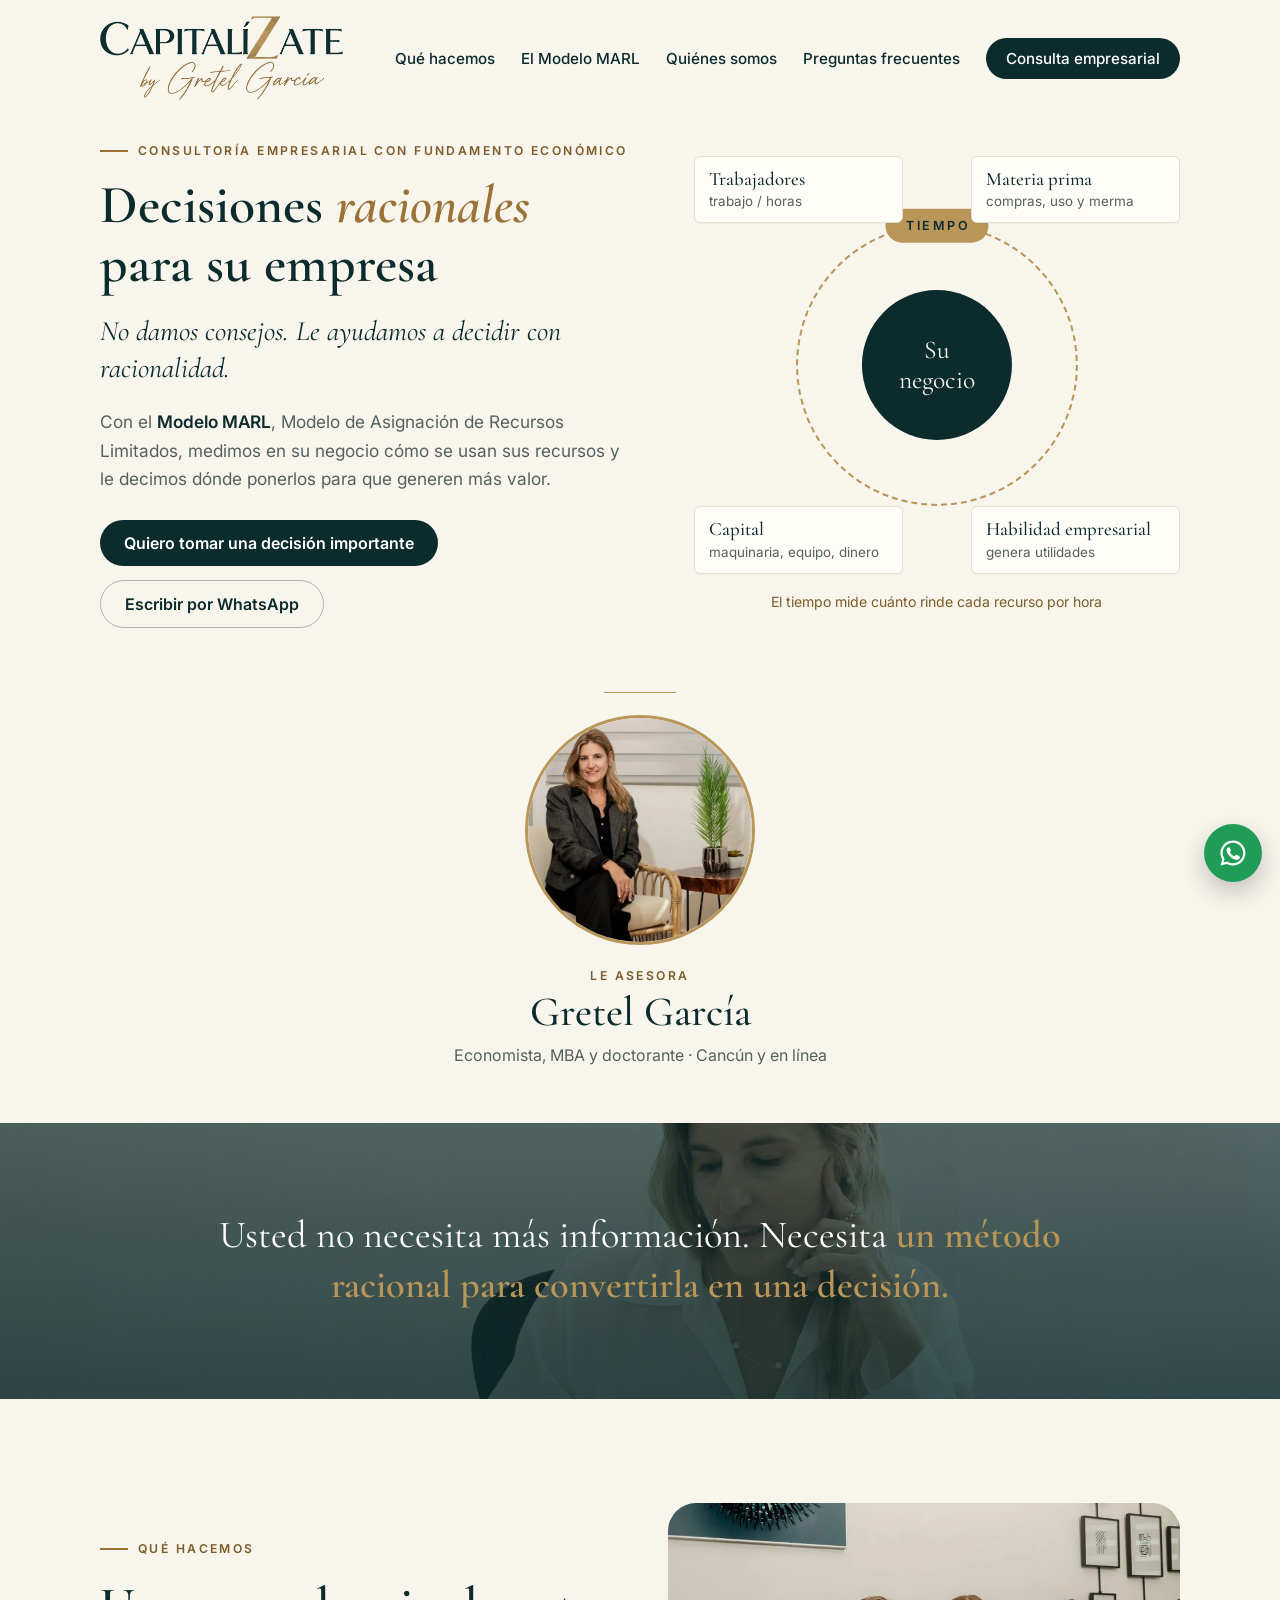
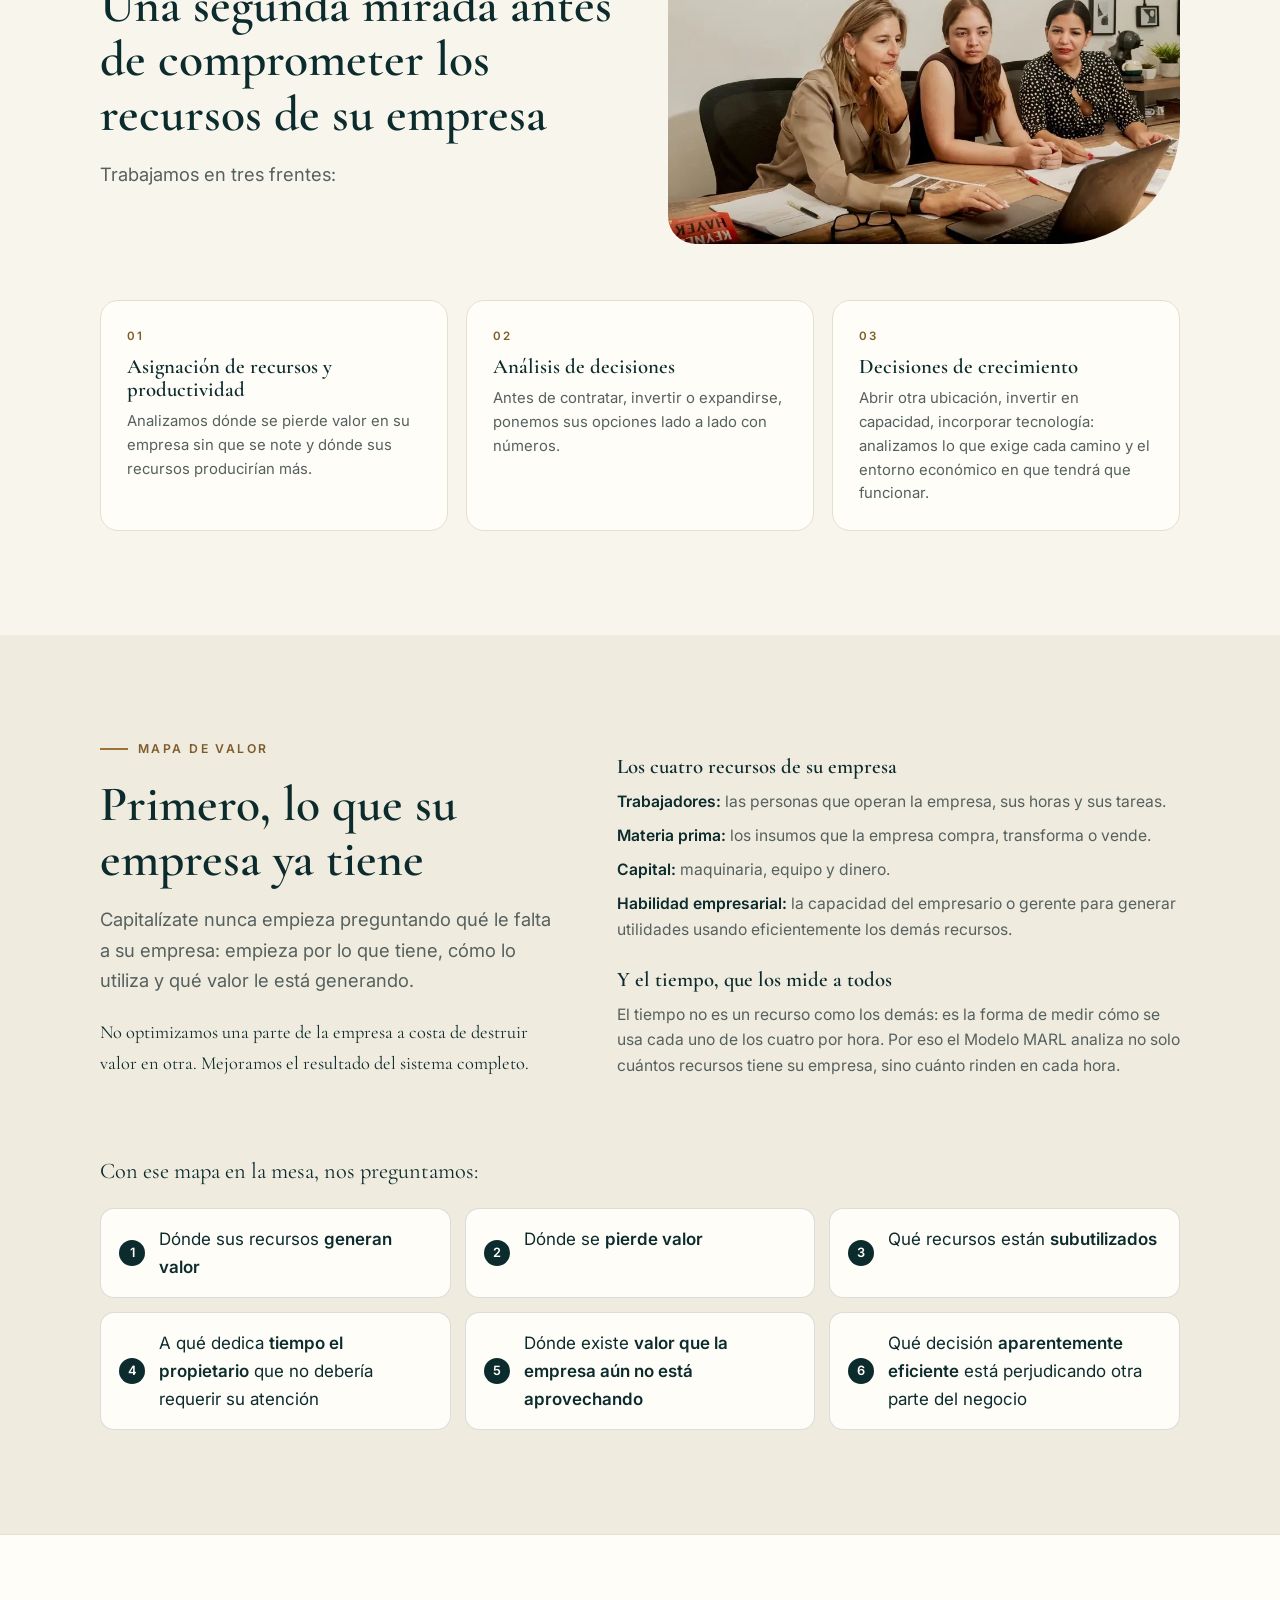
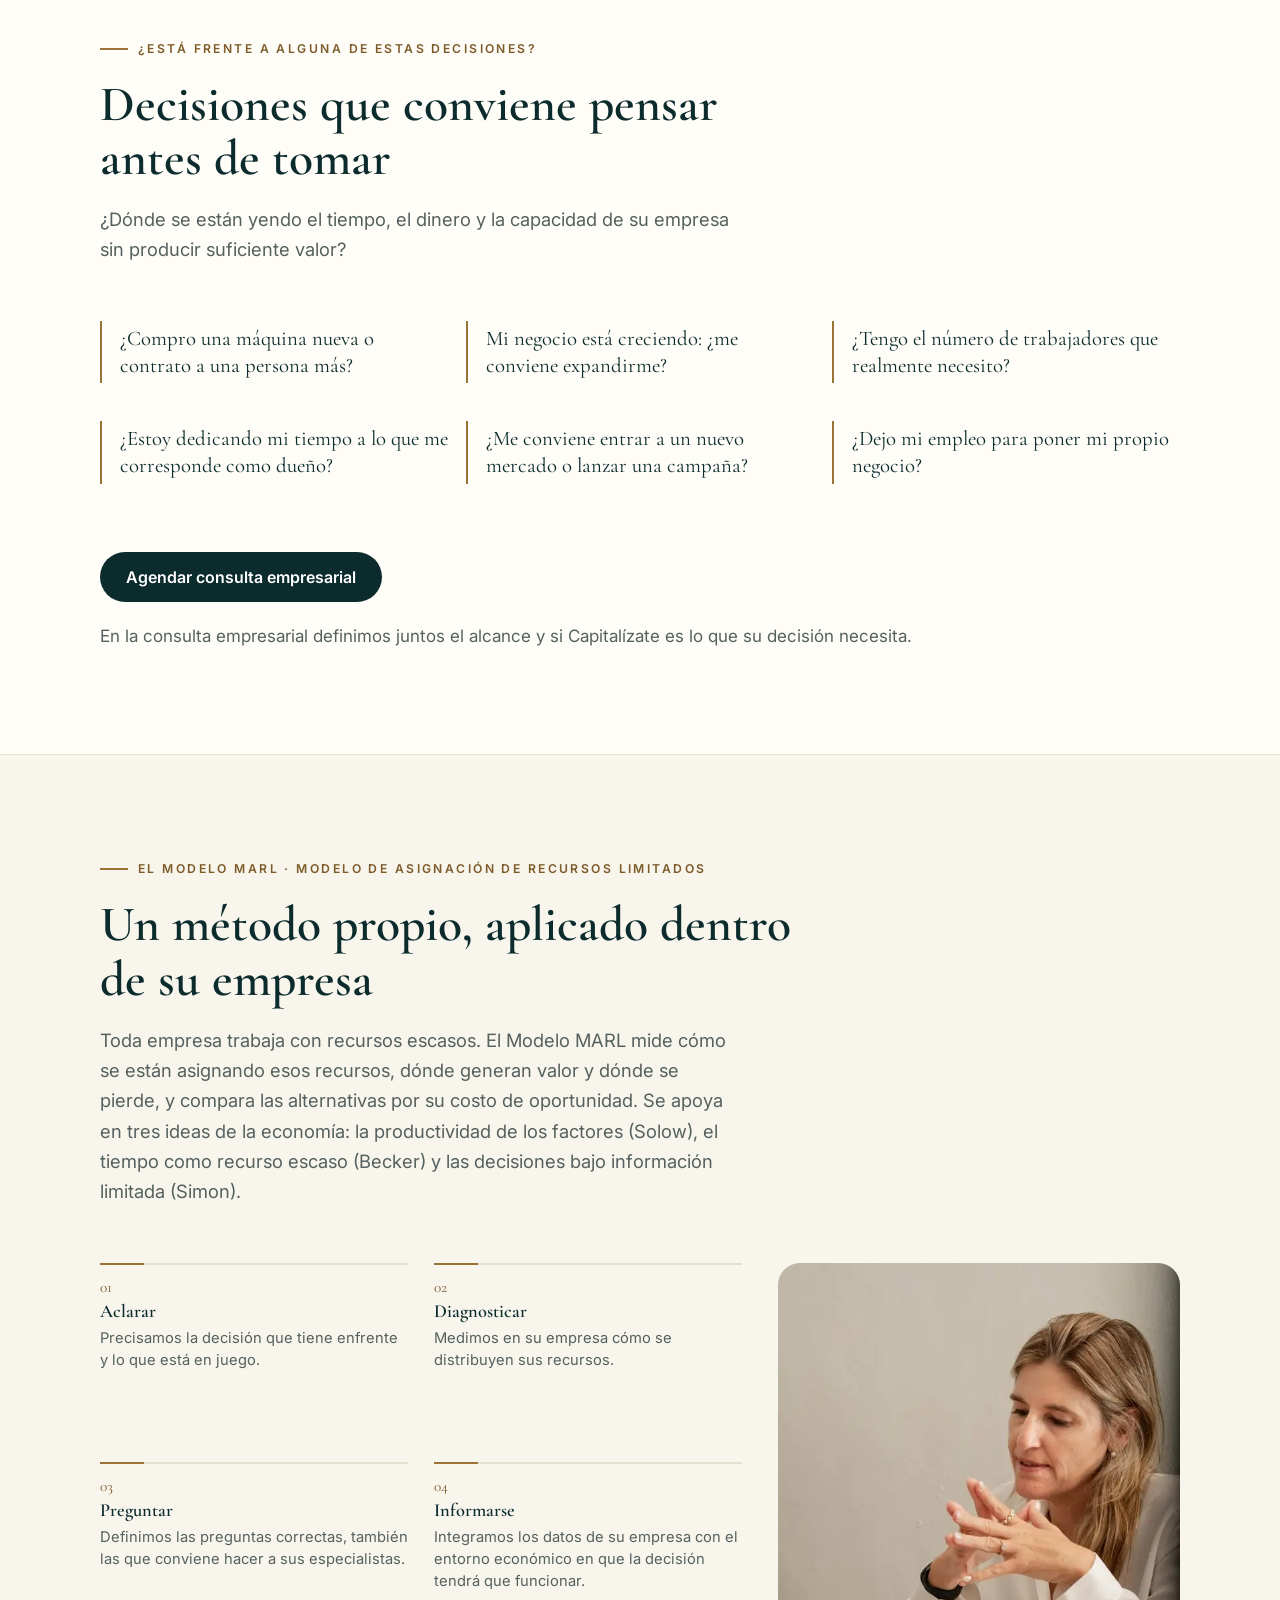
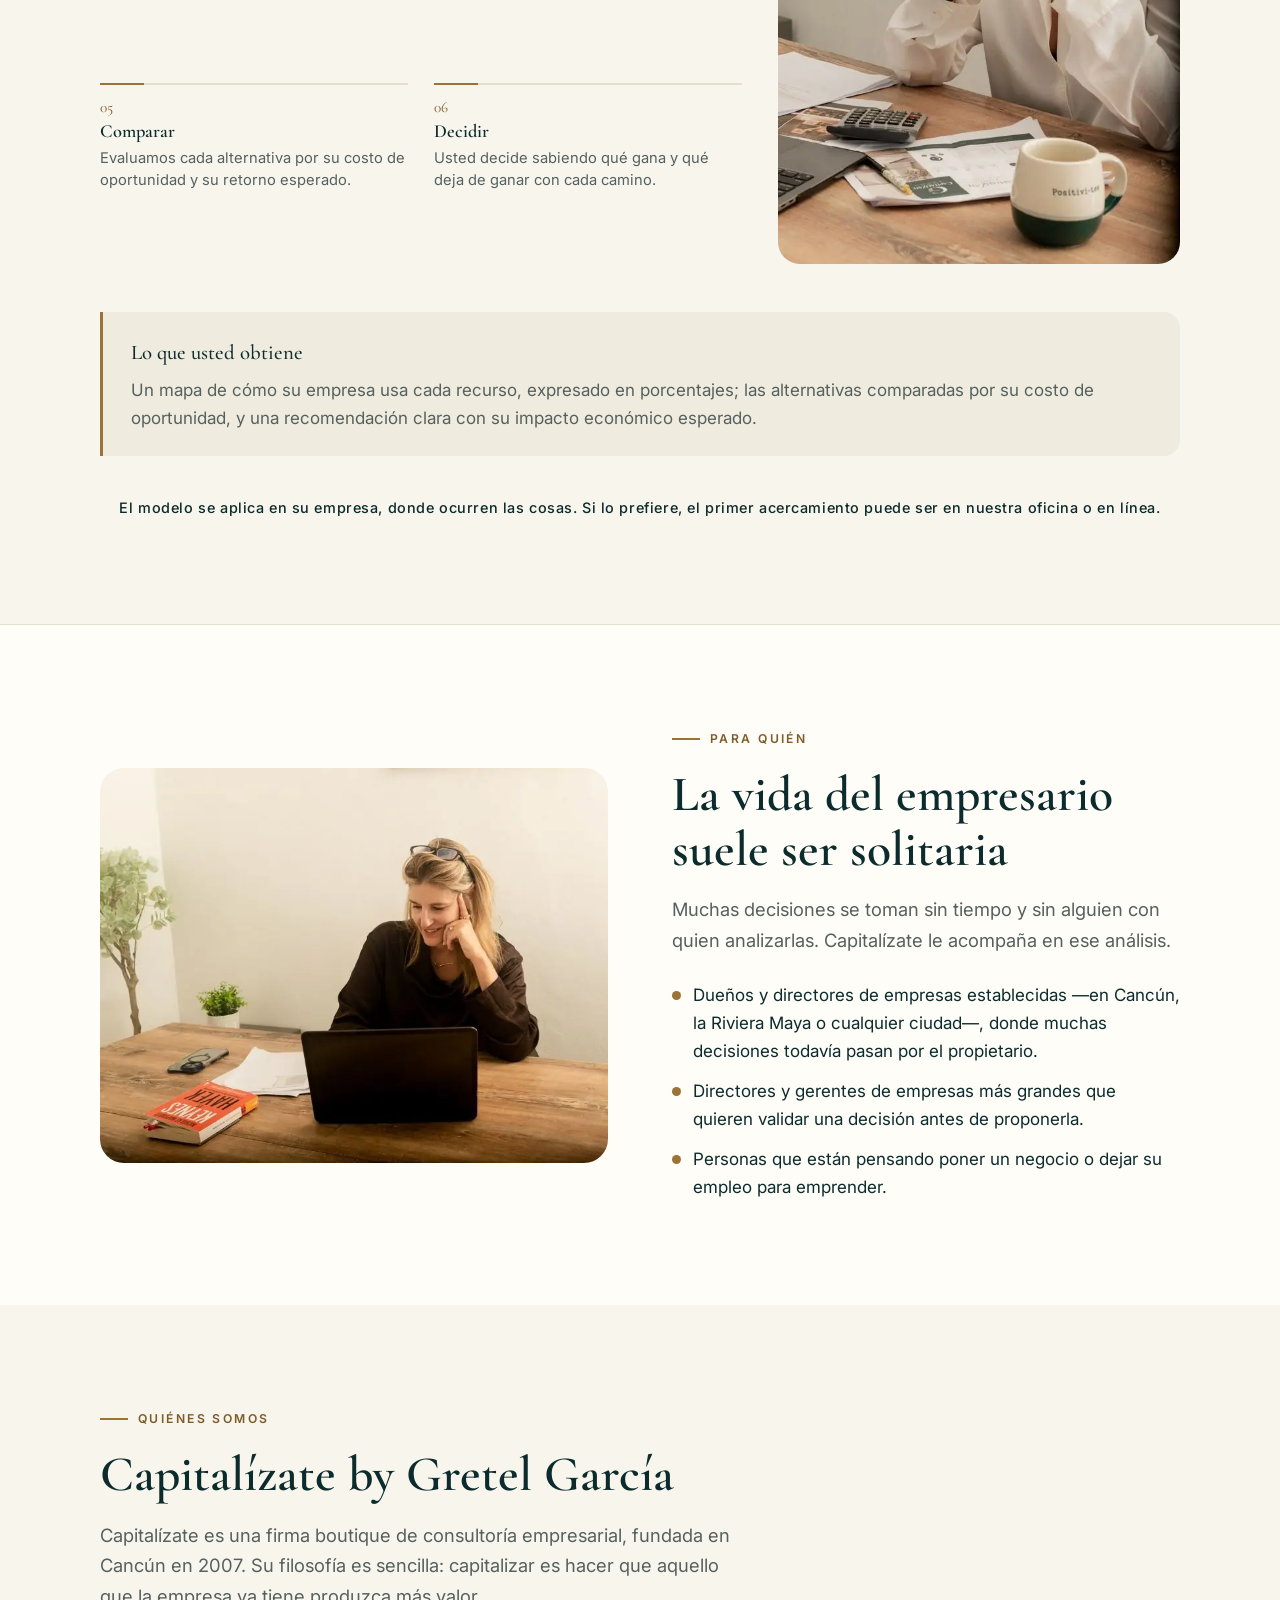
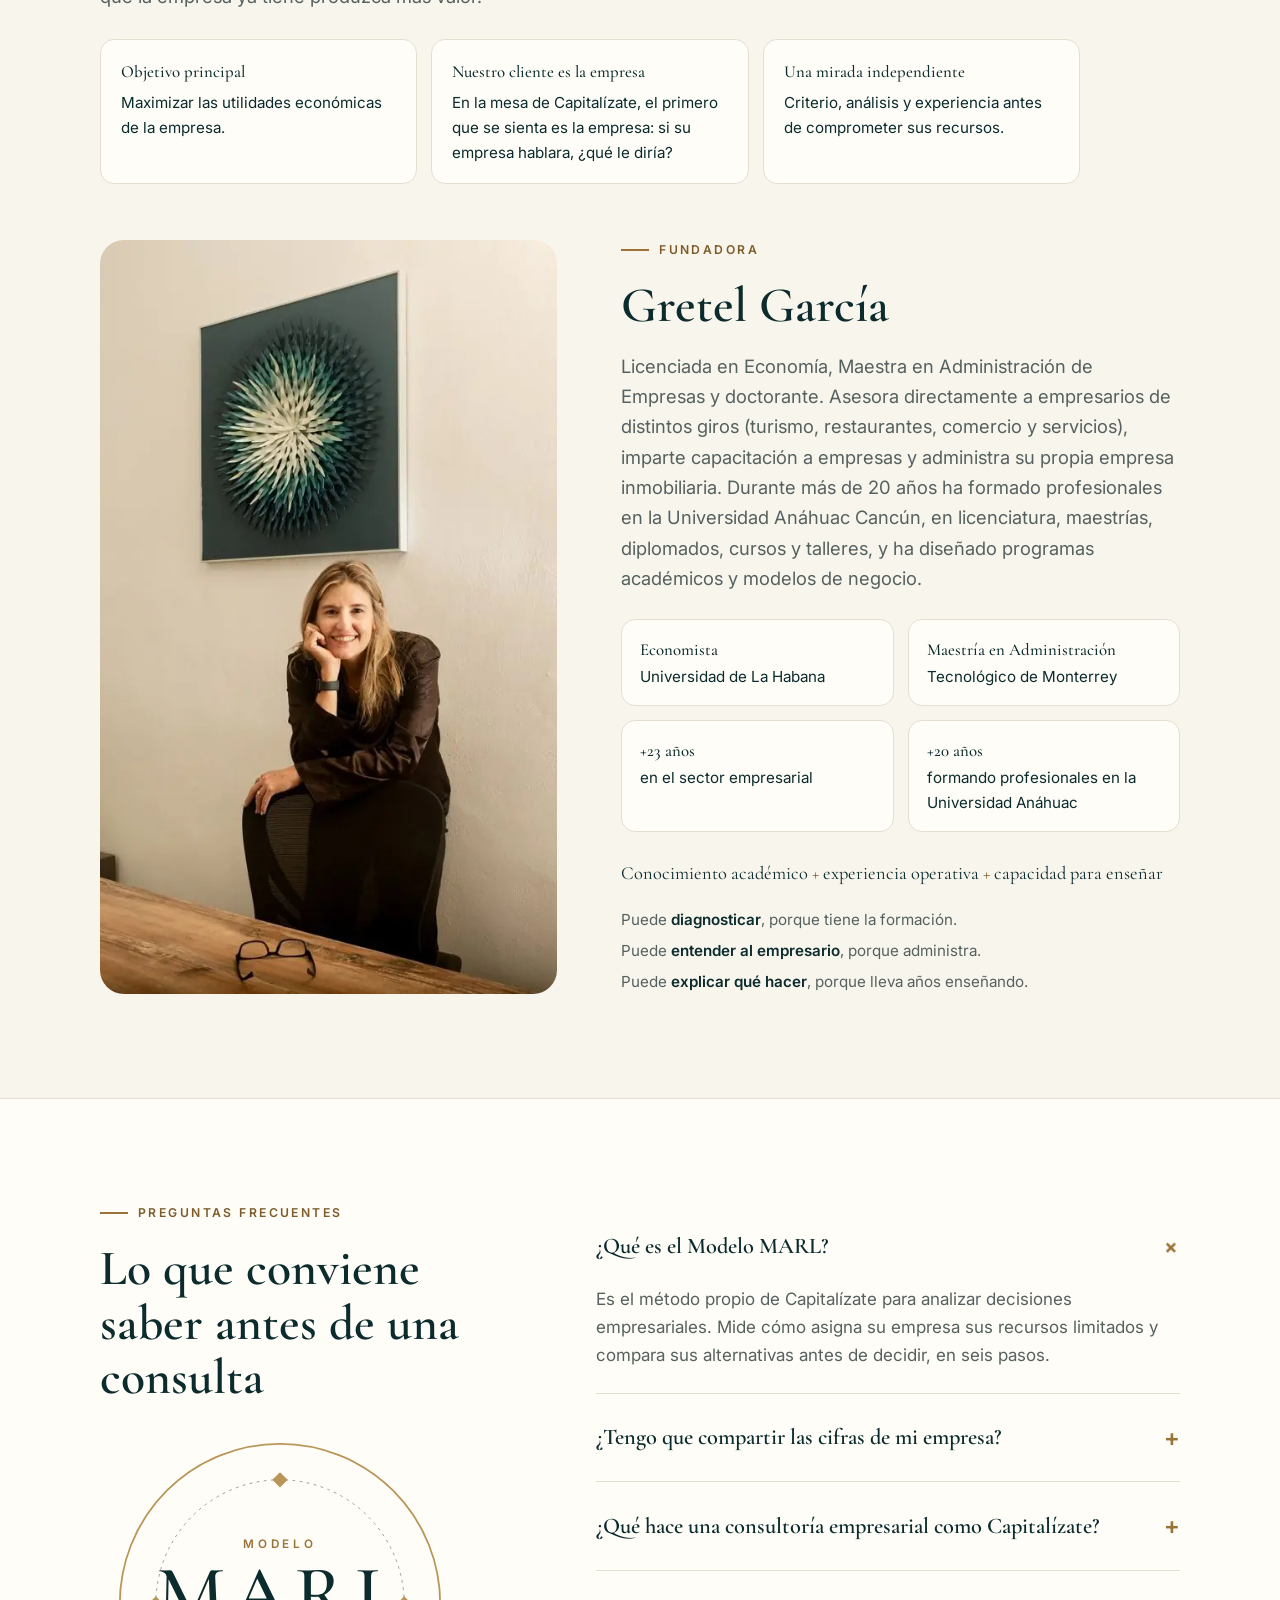
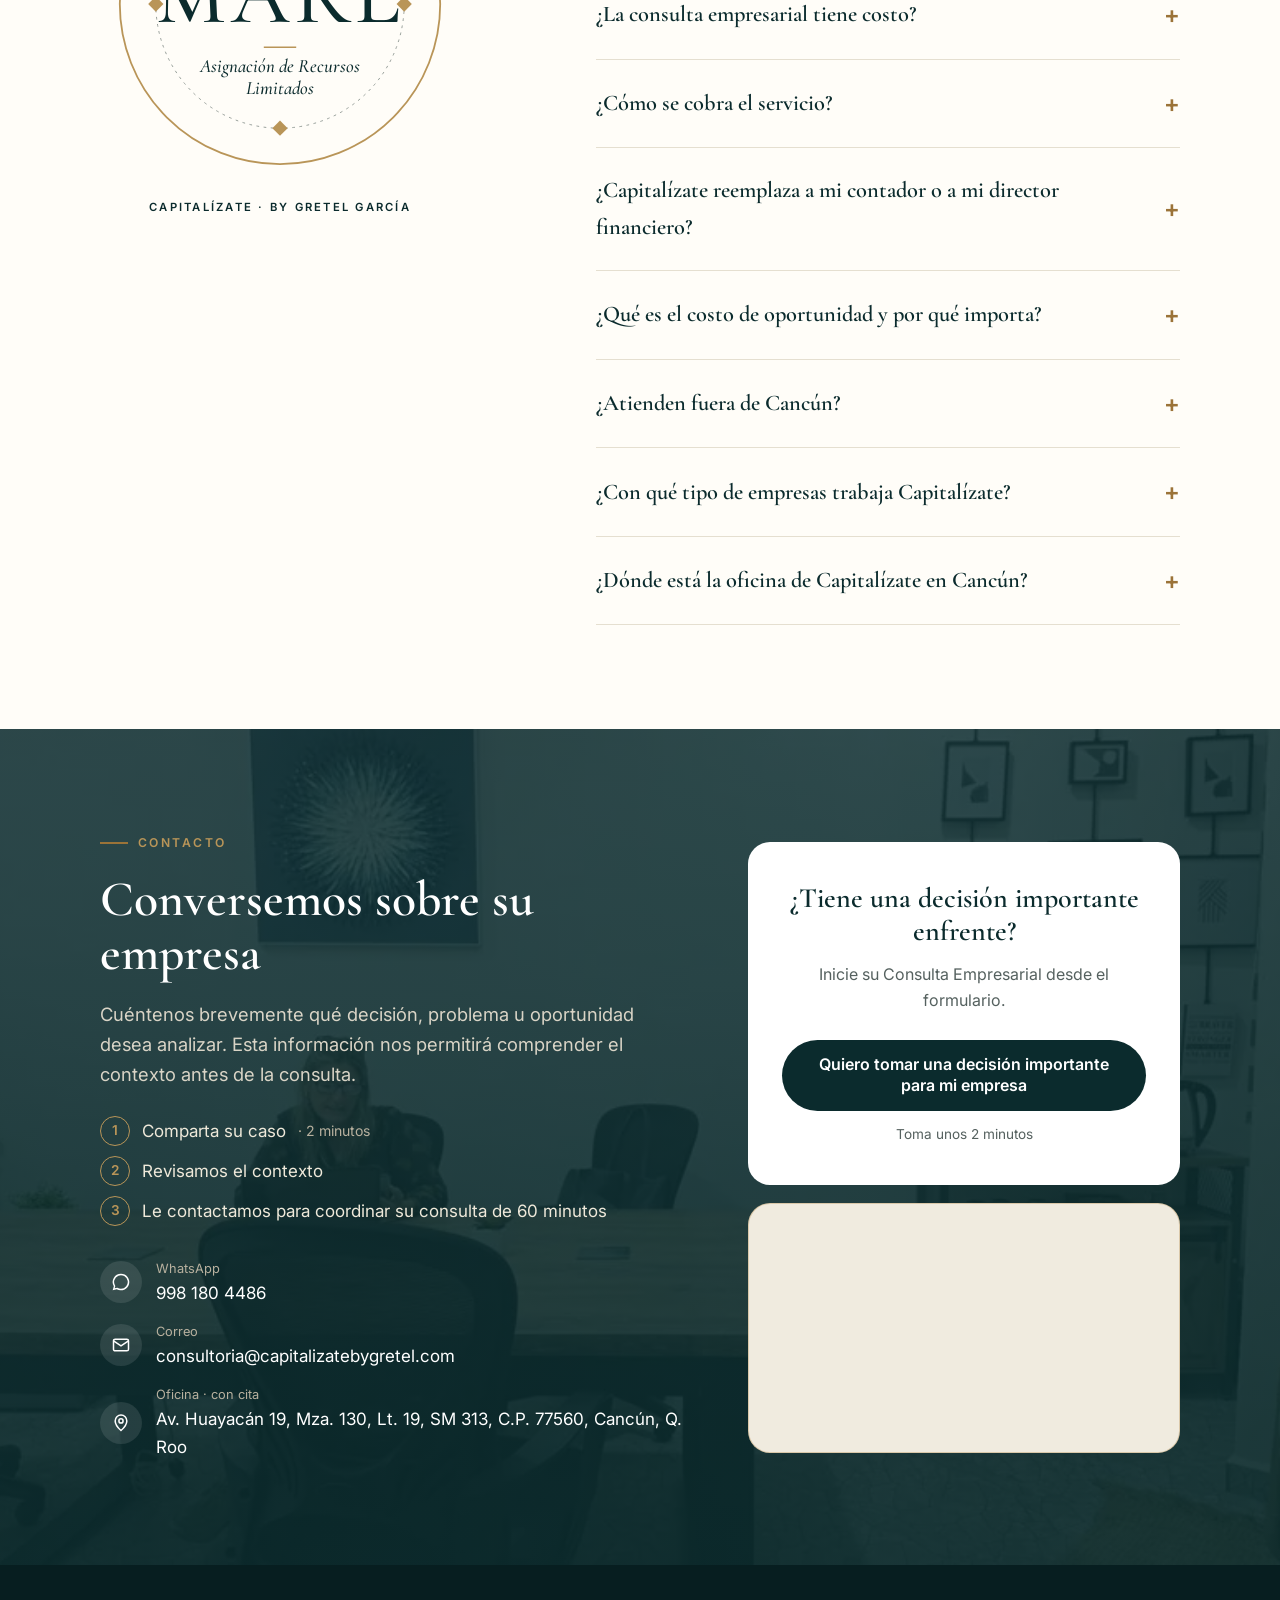
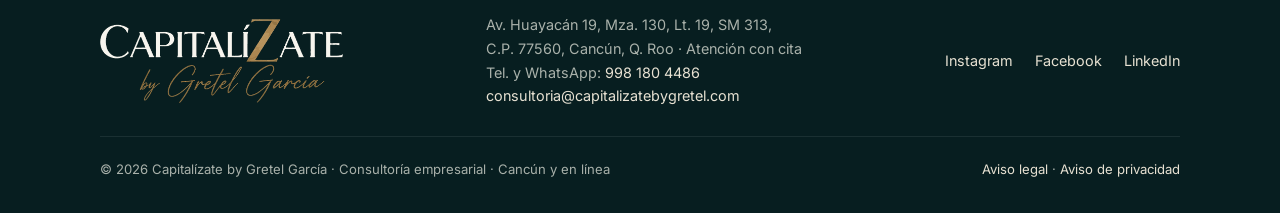
==== commit 12e8bffc: "Menos repeticiones en la pagina de inicio" ====
--- a/index.html
+++ b/index.html
@@ -67,8 +67,8 @@
         "@type": "OfferCatalog",
         "name": "Servicios de Capitalízate",
         "itemListElement": [
-          {"@type": "Offer", "itemOffered": {"@type": "Service", "name": "Asignación de recursos y productividad", "description": "Analizamos cómo usa su empresa el capital, el tiempo, las personas y los insumos, y dónde se pierde valor sin que se note."}},
-          {"@type": "Offer", "itemOffered": {"@type": "Service", "name": "Análisis de decisiones", "description": "Comparamos sus alternativas por su costo de oportunidad y su retorno esperado, para que usted decida con claridad."}},
+          {"@type": "Offer", "itemOffered": {"@type": "Service", "name": "Asignación de recursos y productividad", "description": "Analizamos dónde se pierde valor en su empresa sin que se note y dónde sus recursos producirían más."}},
+          {"@type": "Offer", "itemOffered": {"@type": "Service", "name": "Análisis de decisiones", "description": "Antes de contratar, invertir o expandirse, ponemos sus opciones lado a lado con números."}},
           {"@type": "Offer", "itemOffered": {"@type": "Service", "name": "Decisiones de crecimiento", "description": "Abrir otra ubicación, invertir en capacidad, incorporar tecnología: analizamos lo que exige cada camino y el entorno económico en que tendrá que funcionar."}}
         ]
       }
@@ -97,7 +97,7 @@
 }
 </script>
 
-<link rel="stylesheet" href="assets/estilos.css?v=27">
+<link rel="stylesheet" href="assets/estilos.css?v=28">
 </head>
 <body>
 <!-- Google Tag Manager (noscript) -->
@@ -133,7 +133,7 @@
         <p class="eyebrow">Consultoría empresarial con fundamento económico</p>
         <h1>Decisiones <em>racionales</em> para su empresa</h1>
         <p class="hero-sub">No damos consejos. Le ayudamos a decidir con racionalidad.</p>
-        <p class="lead">Con el <strong>Modelo MARL</strong>, Modelo de Asignación de Recursos Limitados, medimos en su negocio cómo se usan sus trabajadores, su materia prima, su capital y su habilidad empresarial, y le decimos dónde ponerlos para que generen más valor.</p>
+        <p class="lead">Con el <strong>Modelo MARL</strong>, Modelo de Asignación de Recursos Limitados, medimos en su negocio cómo se usan sus recursos y le decimos dónde ponerlos para que generen más valor.</p>
         <div class="actions">
           <a class="btn btn-primary" data-agenda href="solicitud.html">Quiero tomar una decisión importante</a>
           <a class="btn btn-ghost" data-wa href="https://wa.me/529981804486">Escribir por WhatsApp</a>
@@ -174,7 +174,7 @@
         <div class="section-head">
         <p class="eyebrow">Qué hacemos</p>
         <h2>Una segunda mirada antes de comprometer los recursos de su empresa</h2>
-        <p class="lead">Desde Cancún, presencialmente y en línea. Trabajamos en tres frentes, según la decisión que tenga enfrente.</p>
+        <p class="lead">Trabajamos en tres frentes:</p>
       </div>
         <figure class="head-photo head-photo-wide"><picture><source type="image/webp" srcset="assets/fotos/consulta-reunion-tres-900.webp 900w, assets/fotos/consulta-reunion-tres.webp 1800w" sizes="(max-width: 920px) 100vw, 45vw"><img src="assets/fotos/consulta-reunion-tres.jpg" srcset="assets/fotos/consulta-reunion-tres-900.jpg 900w, assets/fotos/consulta-reunion-tres.jpg 1800w" sizes="(max-width: 920px) 100vw, 45vw" width="1800" height="1202" alt="Gretel García trabajando con dos clientas en la mesa de juntas de Capitalízate" loading="lazy"></picture></figure>
       </div>
@@ -182,12 +182,12 @@
         <article class="card">
           <span class="num">01</span>
           <h3>Asignación de recursos y productividad</h3>
-          <p>Analizamos cómo usa su empresa el capital, el tiempo, las personas y los insumos, y dónde se pierde valor sin que se note.</p>
+          <p>Analizamos dónde se pierde valor en su empresa sin que se note y dónde sus recursos producirían más.</p>
         </article>
         <article class="card">
           <span class="num">02</span>
           <h3>Análisis de decisiones</h3>
-          <p>Comparamos sus alternativas por su costo de oportunidad y su retorno esperado, para que usted decida con claridad.</p>
+          <p>Antes de contratar, invertir o expandirse, ponemos sus opciones lado a lado con números.</p>
         </article>
         <article class="card">
           <span class="num">03</span>
@@ -205,6 +205,9 @@
         <p class="eyebrow">Mapa de valor</p>
         <h2 id="vm-title">Primero, lo que su empresa ya tiene</h2>
         <p class="lead">Capitalízate nunca empieza preguntando qué le falta a su empresa: empieza por lo que tiene, cómo lo utiliza y qué valor le está generando.</p>
+        <p class="vm-close">No optimizamos una parte de la empresa a costa de destruir valor en otra. Mejoramos el resultado del sistema completo.</p>
+      </div>
+      <div class="vm-resources">
         <h3 class="vm-sub">Los cuatro recursos de su empresa</h3>
         <ul class="vm-res">
           <li><b>Trabajadores:</b> las personas que operan la empresa, sus horas y sus tareas.</li>
@@ -214,9 +217,7 @@
         </ul>
         <h3 class="vm-sub">Y el tiempo, que los mide a todos</h3>
         <p class="vm-time">El tiempo no es un recurso como los demás: es la forma de medir cómo se usa cada uno de los cuatro por hora. Por eso el Modelo MARL analiza no solo cuántos recursos tiene su empresa, sino cuánto rinden en cada hora.</p>
-        <p class="vm-close">No optimizamos una parte de la empresa a costa de destruir valor en otra. Mejoramos el resultado del sistema completo.</p>
-      </div>
-      <figure class="vm-visual"><svg viewBox="0 0 460 460" role="img" aria-labelledby="vm-svg-t" class="vm-svg"><title id="vm-svg-t">Los cuatro recursos de la empresa —trabajadores, materia prima, capital y habilidad empresarial— rodeados por el tiempo, que los mide a todos</title><circle cx="230" cy="230" r="208" fill="none" stroke="#b99558" stroke-opacity=".22" stroke-width="16"/><circle cx="230" cy="230" r="208" fill="none" stroke="#9b7338" stroke-width="1.2"/><line x1="230" y1="230" x2="230" y2="82" stroke="#b99558" stroke-width="1.5"/><line x1="230" y1="230" x2="378" y2="230" stroke="#b99558" stroke-width="1.5"/><line x1="230" y1="230" x2="230" y2="378" stroke="#b99558" stroke-width="1.5"/><line x1="230" y1="230" x2="82" y2="230" stroke="#b99558" stroke-width="1.5"/><circle cx="230" cy="230" r="72" fill="#0b2b2d"/><text x="230" y="224" text-anchor="middle" font-family="Cormorant Garamond,Georgia,serif" font-size="26" font-weight="600" fill="#f8f5ed">Su</text><text x="230" y="250" text-anchor="middle" font-family="Cormorant Garamond,Georgia,serif" font-size="26" font-weight="600" fill="#b99558">empresa</text><circle cx="230" cy="82" r="54" fill="#fffdf8" stroke="#9b7338" stroke-width="1.5"/><text x="230" y="87" text-anchor="middle" font-family="Inter,system-ui,sans-serif" font-size="14" font-weight="600" fill="#0b2b2d">Trabajadores</text><circle cx="378" cy="230" r="54" fill="#fffdf8" stroke="#9b7338" stroke-width="1.5"/><text x="378" y="227" text-anchor="middle" font-family="Inter,system-ui,sans-serif" font-size="14" font-weight="600" fill="#0b2b2d">Materia</text><text x="378" y="245" text-anchor="middle" font-family="Inter,system-ui,sans-serif" font-size="14" font-weight="600" fill="#0b2b2d">prima</text><circle cx="230" cy="378" r="54" fill="#fffdf8" stroke="#9b7338" stroke-width="1.5"/><text x="230" y="383" text-anchor="middle" font-family="Inter,system-ui,sans-serif" font-size="14" font-weight="600" fill="#0b2b2d">Capital</text><circle cx="82" cy="230" r="54" fill="#fffdf8" stroke="#9b7338" stroke-width="1.5"/><text x="82" y="227" text-anchor="middle" font-family="Inter,system-ui,sans-serif" font-size="14" font-weight="600" fill="#0b2b2d">Habilidad</text><text x="82" y="245" text-anchor="middle" font-family="Inter,system-ui,sans-serif" font-size="14" font-weight="600" fill="#0b2b2d">empresarial</text><rect x="337" y="58" width="92" height="30" rx="15" fill="#0b2b2d"/><text x="383" y="78" text-anchor="middle" font-family="Inter,system-ui,sans-serif" font-size="13" font-weight="600" fill="#f8f5ed" letter-spacing="1.5">TIEMPO</text></svg></figure>
+      </div>
     </div>
     <div class="wrap">
       <p class="vm-ask">Con ese mapa en la mesa, nos preguntamos:</p>
@@ -262,16 +263,10 @@
         <h2>Un método propio, aplicado dentro de su empresa</h2>
         <p class="lead">Toda empresa trabaja con recursos escasos. El Modelo MARL mide cómo se están asignando esos recursos, dónde generan valor y dónde se pierde, y compara las alternativas por su costo de oportunidad. Se apoya en tres ideas de la economía: la productividad de los factores (Solow), el tiempo como recurso escaso (Becker) y las decisiones bajo información limitada (Simon).</p>
       </div>
-      <div class="principle">
-        <div>
-          <strong>En la mesa de Capitalízate, el primero que se sienta es la empresa.</strong>
-          <p>Trabajamos con el dueño, el director o el gerente, pero la pregunta de fondo siempre es la misma: si su empresa hablara, ¿qué le diría?</p>
-        </div>
-      </div>
       <div class="how-grid">
         <ol class="steps">
           <li><h3>Aclarar</h3><p>Precisamos la decisión que tiene enfrente y lo que está en juego.</p></li>
-          <li><h3>Diagnosticar</h3><p>Medimos en su empresa cómo se distribuyen sus recursos y cuánto rinden en cada hora.</p></li>
+          <li><h3>Diagnosticar</h3><p>Medimos en su empresa cómo se distribuyen sus recursos.</p></li>
           <li><h3>Preguntar</h3><p>Definimos las preguntas correctas, también las que conviene hacer a sus especialistas.</p></li>
           <li><h3>Informarse</h3><p>Integramos los datos de su empresa con el entorno económico en que la decisión tendrá que funcionar.</p></li>
           <li><h3>Comparar</h3><p>Evaluamos cada alternativa por su costo de oportunidad y su retorno esperado.</p></li>
@@ -294,7 +289,7 @@
         <p class="lead" style="margin:18px 0 26px">Muchas decisiones se toman sin tiempo y sin alguien con quien analizarlas. Capitalízate le acompaña en ese análisis.</p>
         <ul class="checks">
           <li>Dueños y directores de empresas establecidas —en Cancún, la Riviera Maya o cualquier ciudad—, donde muchas decisiones todavía pasan por el propietario.</li>
-          <li>Directores y gerentes de empresas más grandes que necesitan una mirada externa antes de proponer una decisión.</li>
+          <li>Directores y gerentes de empresas más grandes que quieren validar una decisión antes de proponerla.</li>
           <li>Personas que están pensando poner un negocio o dejar su empleo para emprender.</li>
         </ul>
       </div>
@@ -307,10 +302,10 @@
       <div class="section-head firm-head">
         <p class="eyebrow">Quiénes somos</p>
         <h2>Capitalízate by Gretel García</h2>
-        <p class="lead">Capitalízate es una firma boutique de consultoría empresarial, fundada en Cancún en 2007. Su filosofía es sencilla: capitalizar es hacer que aquello que la empresa ya tiene —su capital, su gente, sus insumos, su experiencia, su tiempo— produzca más valor.</p>
+        <p class="lead">Capitalízate es una firma boutique de consultoría empresarial, fundada en Cancún en 2007. Su filosofía es sencilla: capitalizar es hacer que aquello que la empresa ya tiene produzca más valor.</p>
         <ul class="firm-points">
           <li><b>Objetivo principal</b>Maximizar las utilidades económicas de la empresa.</li>
-          <li><b>Nuestro cliente es la empresa</b>Recomendamos lo que genera valor sostenible para la empresa en su conjunto.</li>
+          <li><b>Nuestro cliente es la empresa</b>En la mesa de Capitalízate, el primero que se sienta es la empresa: si su empresa hablara, ¿qué le diría?</li>
           <li><b>Una mirada independiente</b>Criterio, análisis y experiencia antes de comprometer sus recursos.</li>
         </ul>
       </div>
@@ -348,7 +343,7 @@
       <div class="faq">
         <details open>
           <summary>¿Qué es el Modelo MARL?</summary>
-          <p>Es el método propio de Capitalízate para analizar decisiones empresariales. Mide cuánto rinden por hora los recursos de su empresa y compara sus alternativas por su costo de oportunidad, en seis pasos: de aclarar la decisión a tomarla.</p>
+          <p>Es el método propio de Capitalízate para analizar decisiones empresariales. Mide cómo asigna su empresa sus recursos limitados y compara sus alternativas antes de decidir, en seis pasos.</p>
         </details>
         <details>
           <summary>¿Tengo que compartir las cifras de mi empresa?</summary>
@@ -412,7 +407,7 @@
       <div class="contact-side">
         <div class="cta-card">
         <h3>¿Tiene una decisión importante enfrente?</h3>
-        <p>Inicie su Consulta Empresarial: 60 minutos, presencial en Cancún o en línea.</p>
+        <p>Inicie su Consulta Empresarial desde el formulario.</p>
         <a class="btn btn-primary btn-wrap" data-agenda href="solicitud.html">Quiero tomar una decisión importante para mi empresa</a>
         <small>Toma unos 2 minutos</small>
       </div>
@@ -460,7 +455,7 @@
       "name": "¿Qué es el Modelo MARL?",
       "acceptedAnswer": {
         "@type": "Answer",
-        "text": "Es el método propio de Capitalízate para analizar decisiones empresariales. Mide cuánto rinden por hora los recursos de su empresa y compara sus alternativas por su costo de oportunidad, en seis pasos: de aclarar la decisión a tomarla."
+        "text": "Es el método propio de Capitalízate para analizar decisiones empresariales. Mide cómo asigna su empresa sus recursos limitados y compara sus alternativas antes de decidir, en seis pasos."
       }
     },
     {
--- a/assets/estilos.css
+++ b/assets/estilos.css
@@ -464,3 +464,6 @@
 /* v27: dirección y teléfono en el pie */
 .foot-contact{font-style:normal;line-height:1.65;color:#a9b1aa;font-size:.9rem}
 .foot-contact a{color:#e7e1d2}
+
+/* v28: recursos en la columna derecha del Mapa de valor */
+.vm-resources .vm-sub:first-child{margin-top:0}
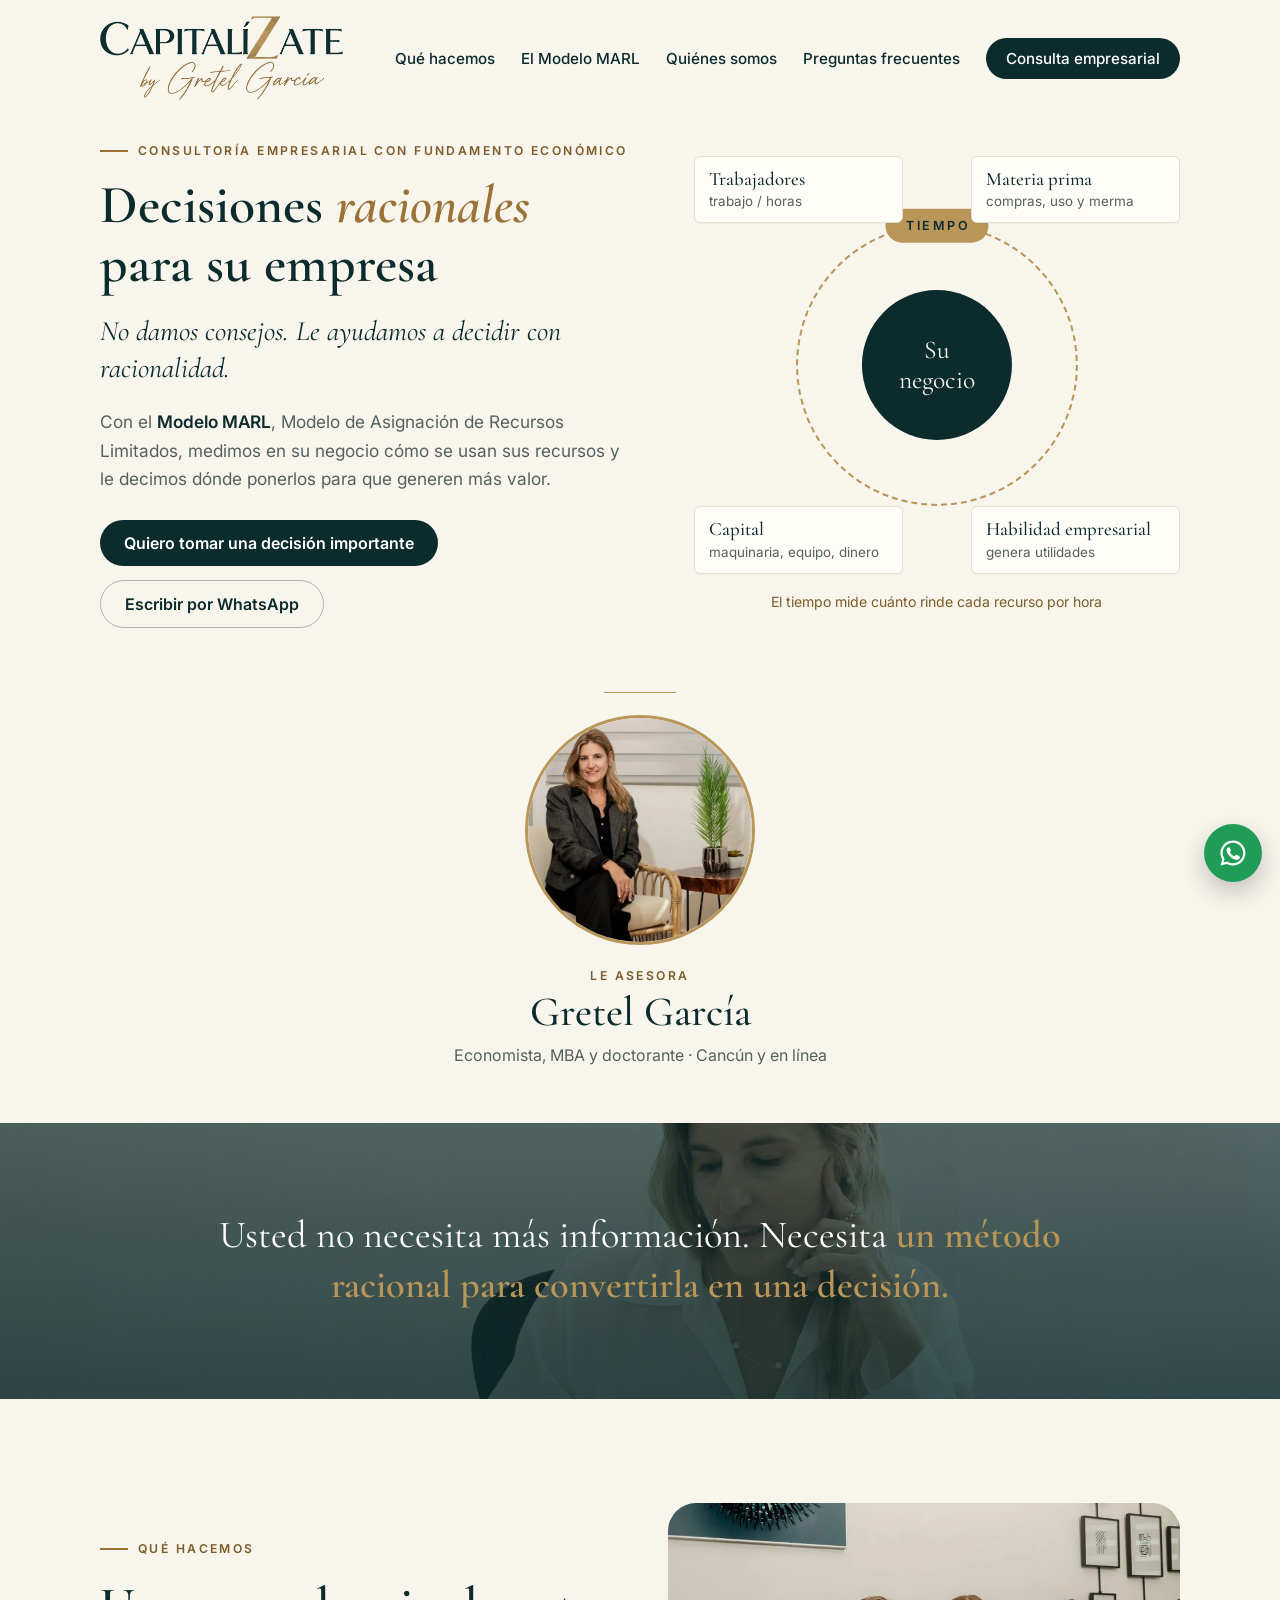
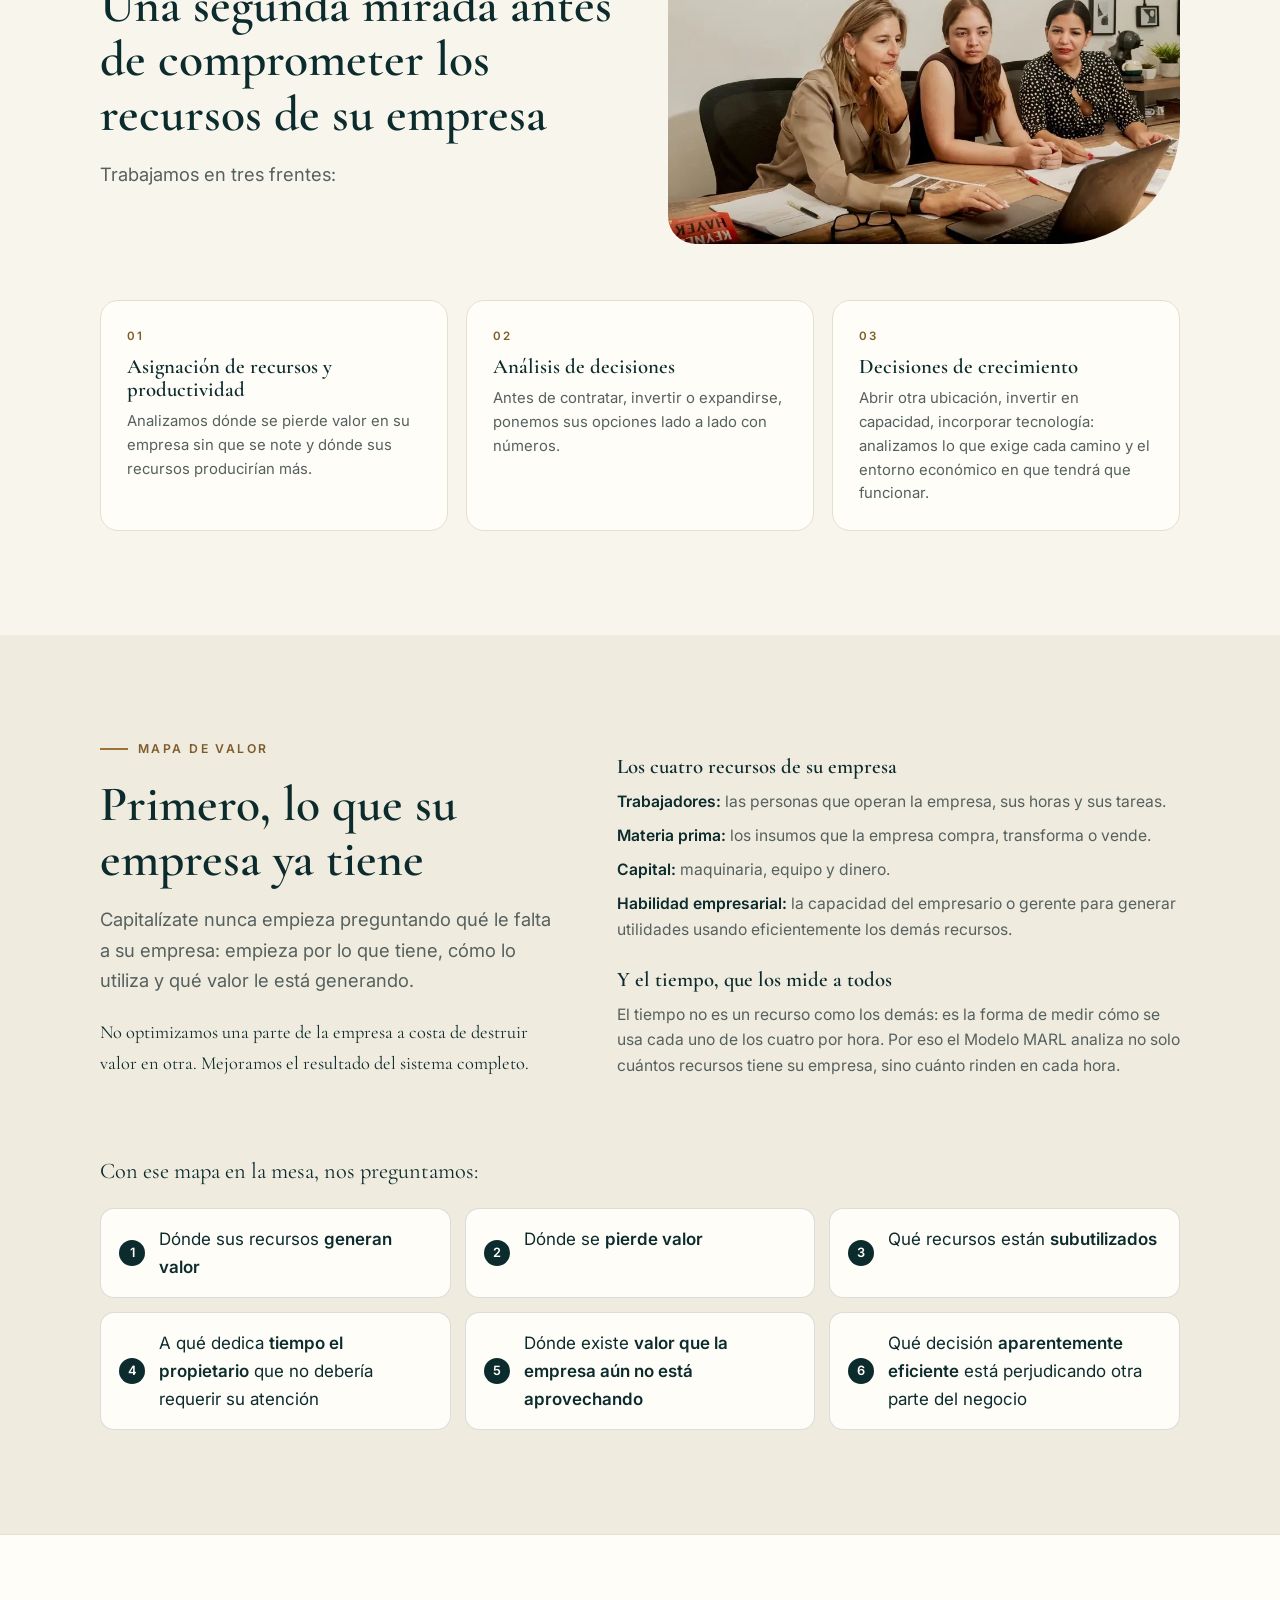
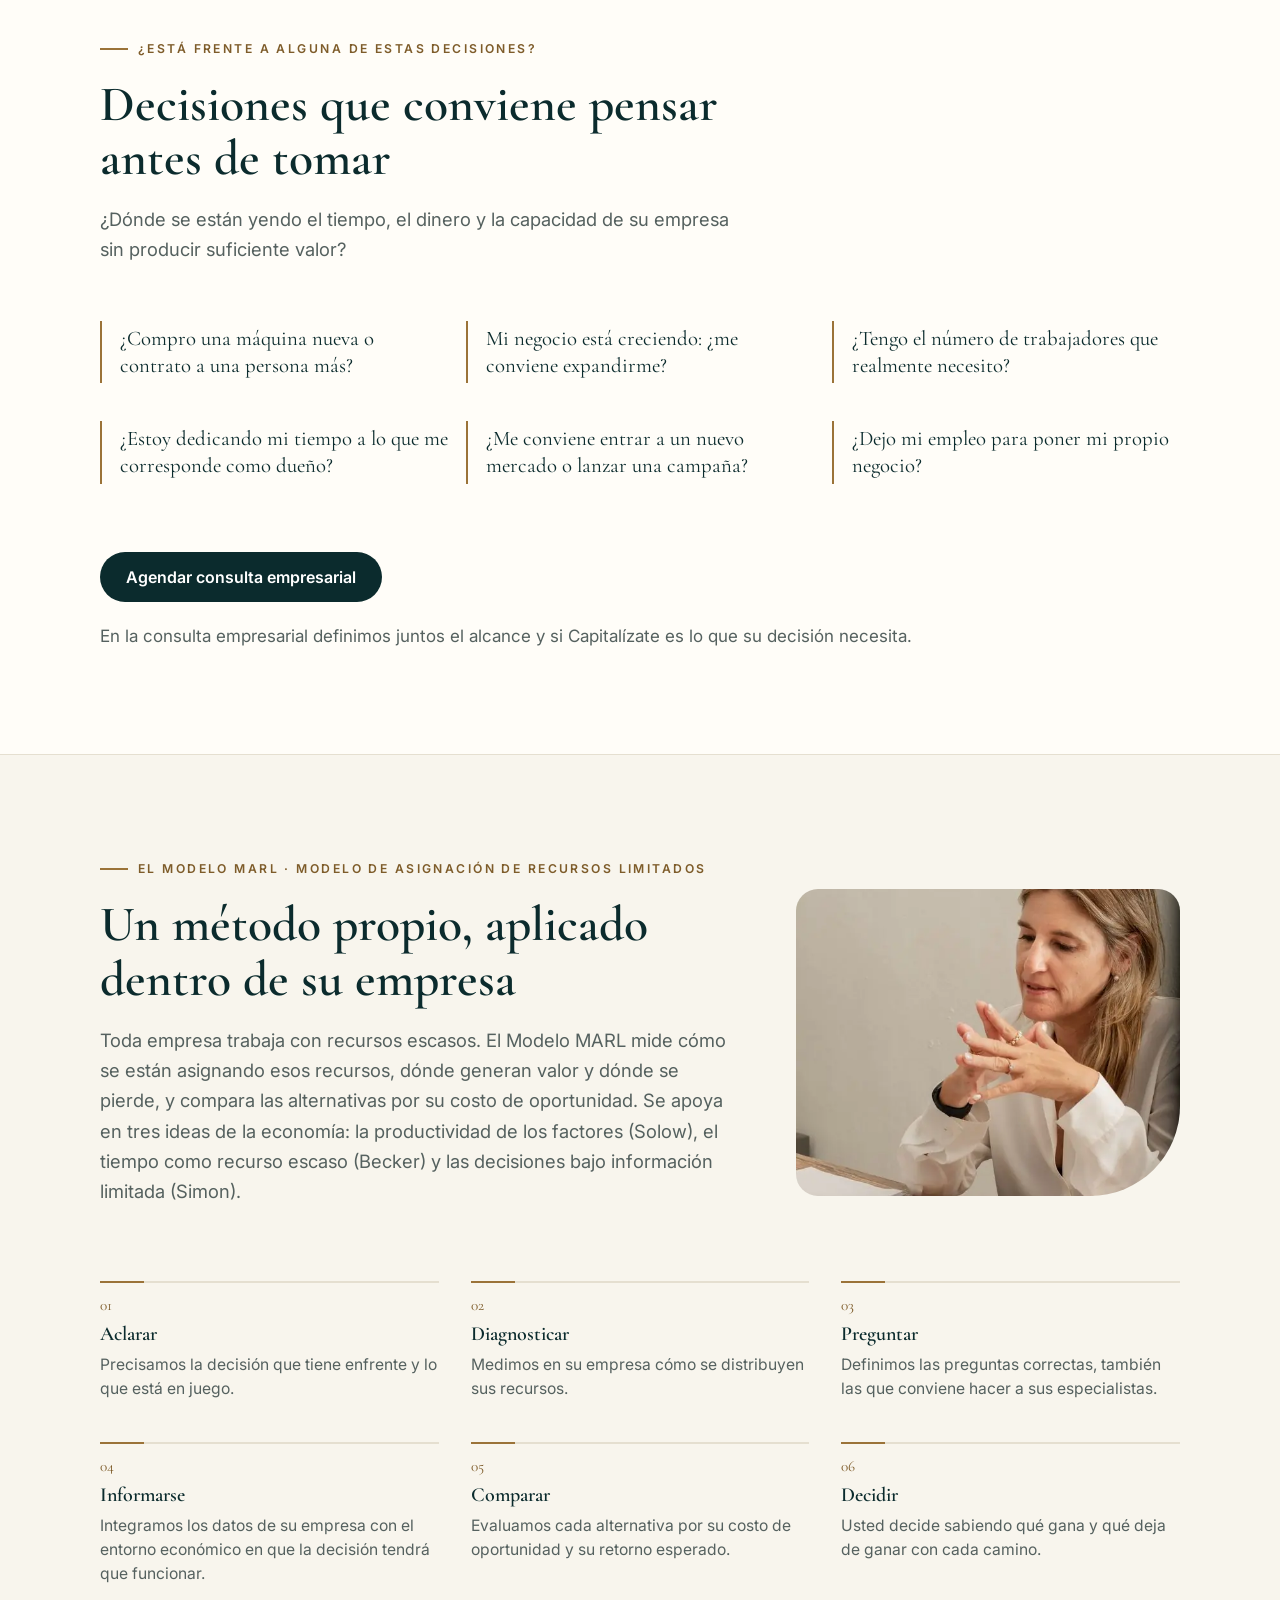
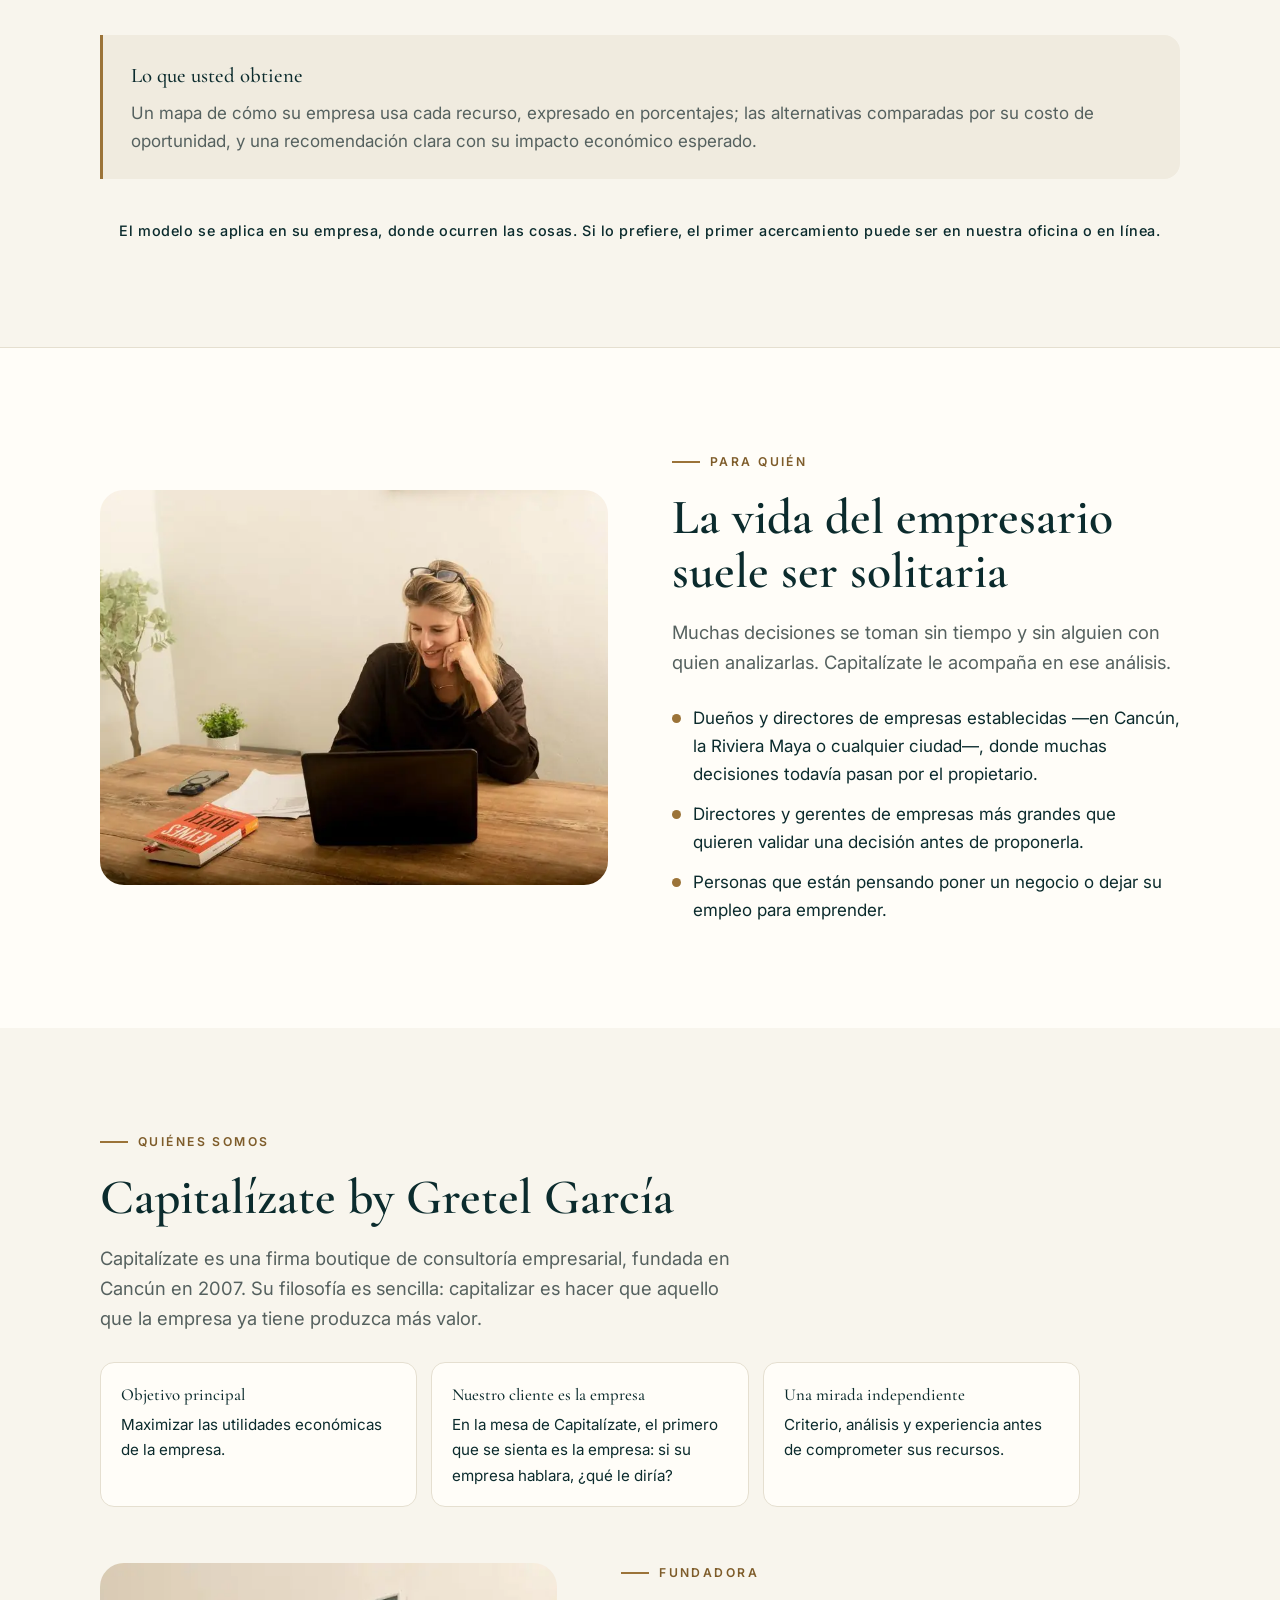
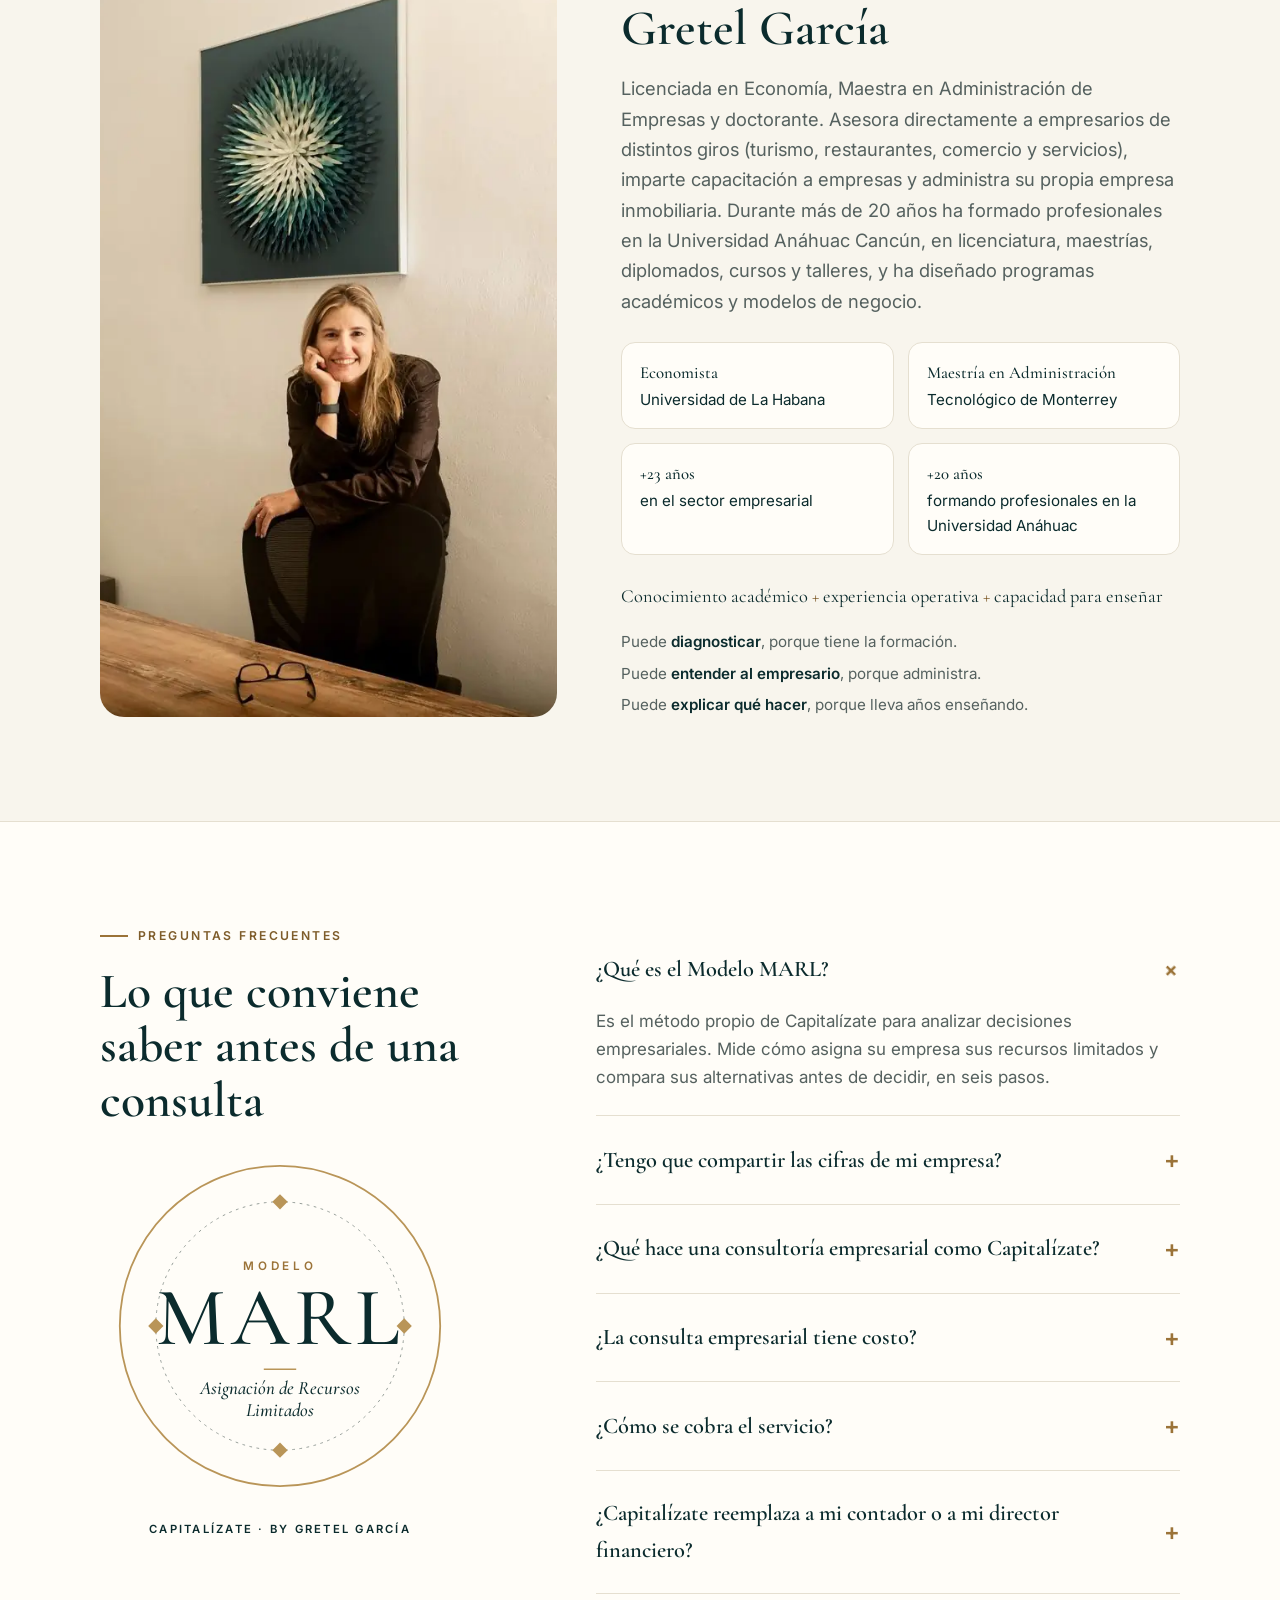
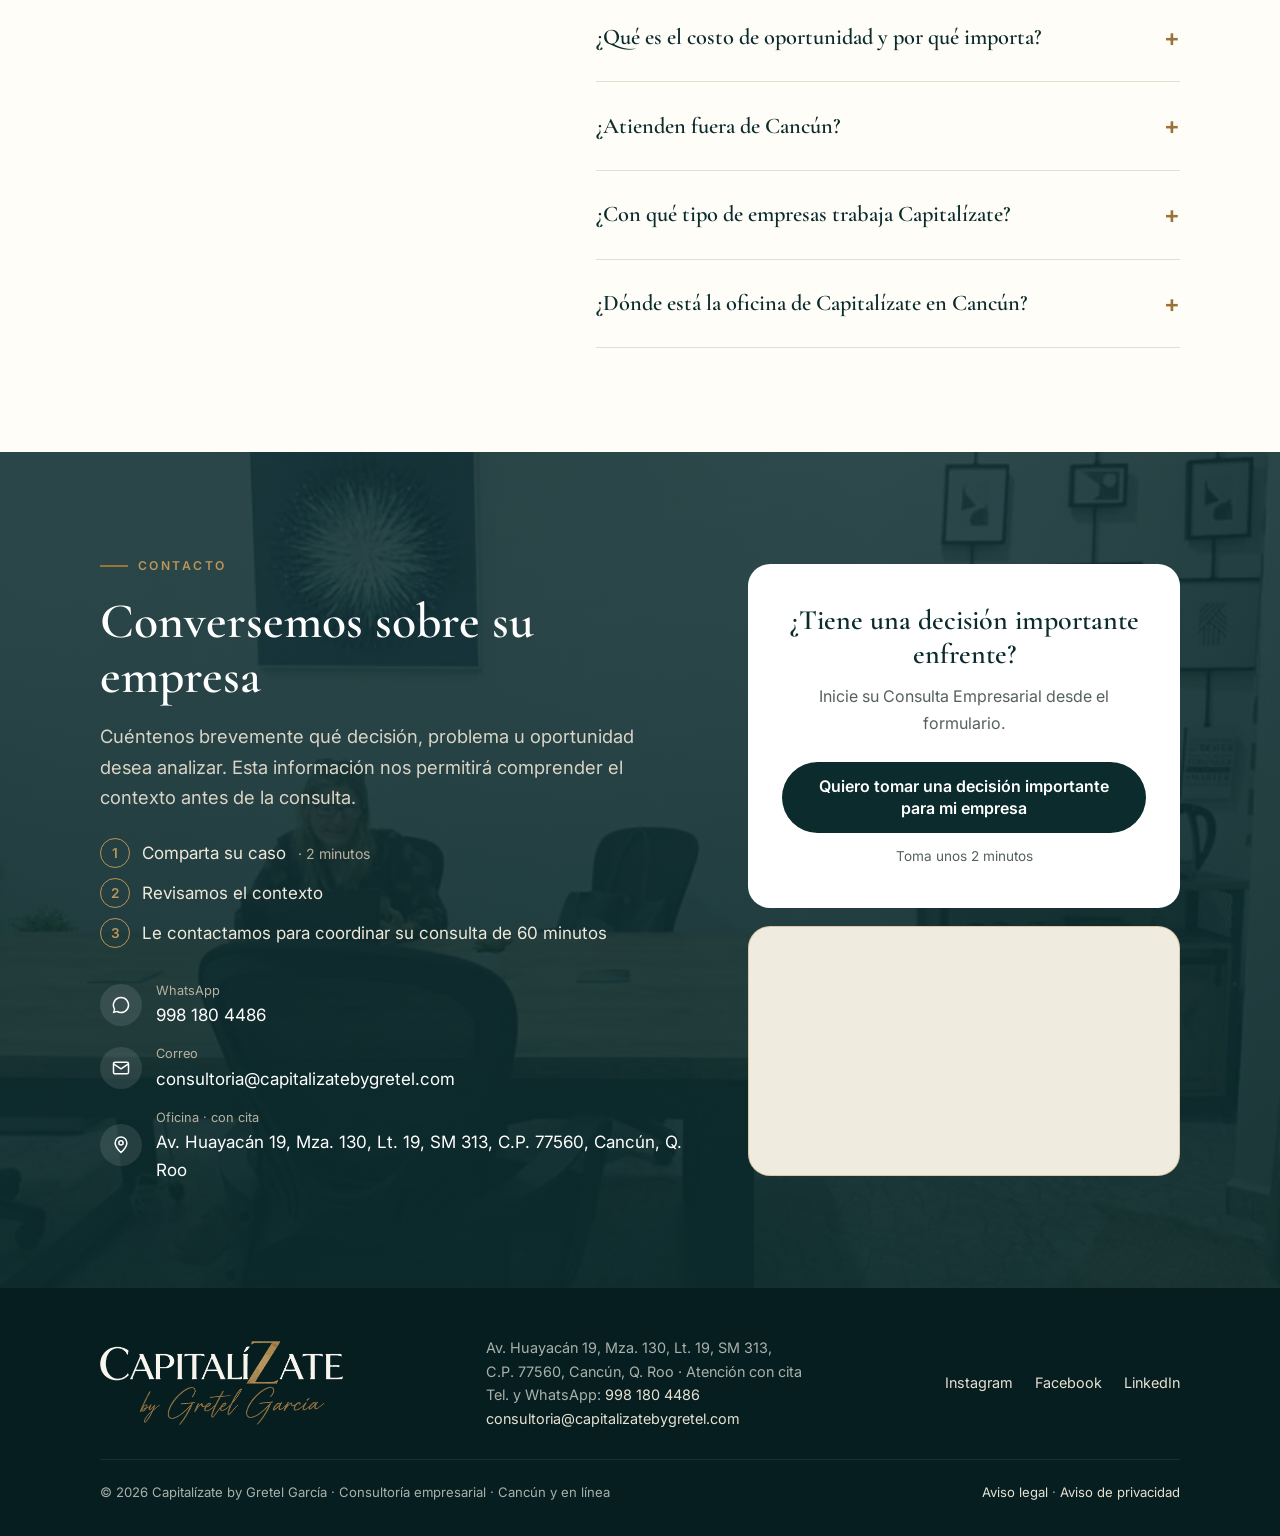
==== commit 7516e77a: "Modelo MARL: titulo con foto y pasos en 3 columnas" ====
--- a/index.html
+++ b/index.html
@@ -97,7 +97,7 @@
 }
 </script>
 
-<link rel="stylesheet" href="assets/estilos.css?v=28">
+<link rel="stylesheet" href="assets/estilos.css?v=29">
 </head>
 <body>
 <!-- Google Tag Manager (noscript) -->
@@ -258,10 +258,13 @@
   <!-- EL MODELO MAR -->
   <section id="modelo-mar">
     <div class="wrap">
-      <div class="section-head">
-        <p class="eyebrow">El Modelo MARL · Modelo de Asignación de Recursos Limitados</p>
-        <h2>Un método propio, aplicado dentro de su empresa</h2>
-        <p class="lead">Toda empresa trabaja con recursos escasos. El Modelo MARL mide cómo se están asignando esos recursos, dónde generan valor y dónde se pierde, y compara las alternativas por su costo de oportunidad. Se apoya en tres ideas de la economía: la productividad de los factores (Solow), el tiempo como recurso escaso (Becker) y las decisiones bajo información limitada (Simon).</p>
+      <div class="head-split marl-split">
+        <div class="section-head">
+          <p class="eyebrow">El Modelo MARL · Modelo de Asignación de Recursos Limitados</p>
+          <h2>Un método propio, aplicado dentro de su empresa</h2>
+          <p class="lead">Toda empresa trabaja con recursos escasos. El Modelo MARL mide cómo se están asignando esos recursos, dónde generan valor y dónde se pierde, y compara las alternativas por su costo de oportunidad. Se apoya en tres ideas de la economía: la productividad de los factores (Solow), el tiempo como recurso escaso (Becker) y las decisiones bajo información limitada (Simon).</p>
+        </div>
+        <figure class="how-photo"><picture><source type="image/webp" srcset="assets/fotos/retrato-manos-conversando-900.webp 600w, assets/fotos/retrato-manos-conversando.webp 1200w" sizes="(max-width: 920px) 100vw, 36vw"><img src="assets/fotos/retrato-manos-conversando.jpg" srcset="assets/fotos/retrato-manos-conversando-900.jpg 600w, assets/fotos/retrato-manos-conversando.jpg 1200w" sizes="(max-width: 920px) 100vw, 36vw" width="1201" height="1800" alt="Gretel García conversando con un cliente en su escritorio" loading="lazy"></picture></figure>
       </div>
       <div class="how-grid">
         <ol class="steps">
@@ -272,7 +275,6 @@
           <li><h3>Comparar</h3><p>Evaluamos cada alternativa por su costo de oportunidad y su retorno esperado.</p></li>
           <li><h3>Decidir</h3><p>Usted decide sabiendo qué gana y qué deja de ganar con cada camino.</p></li>
         </ol>
-        <figure class="how-photo"><picture><source type="image/webp" srcset="assets/fotos/retrato-manos-conversando-900.webp 600w, assets/fotos/retrato-manos-conversando.webp 1200w" sizes="(max-width: 920px) 100vw, 35vw"><img src="assets/fotos/retrato-manos-conversando.jpg" srcset="assets/fotos/retrato-manos-conversando-900.jpg 600w, assets/fotos/retrato-manos-conversando.jpg 1200w" sizes="(max-width: 920px) 100vw, 35vw" width="1201" height="1800" alt="Gretel García conversando con un cliente en su escritorio" loading="lazy"></picture></figure>
       </div>
       <div class="outcome"><strong>Lo que usted obtiene</strong><p>Un mapa de cómo su empresa usa cada recurso, expresado en porcentajes; las alternativas comparadas por su costo de oportunidad, y una recomendación clara con su impacto económico esperado.</p></div>
       <p class="modality">El modelo se aplica en su empresa, donde ocurren las cosas. Si lo prefiere, el primer acercamiento puede ser en nuestra oficina o en línea.</p>
--- a/assets/estilos.css
+++ b/assets/estilos.css
@@ -467,3 +467,14 @@
 
 /* v28: recursos en la columna derecha del Mapa de valor */
 .vm-resources .vm-sub:first-child{margin-top:0}
+
+/* v29: Modelo MARL equilibrado: título + foto arriba, pasos 3x2 abajo */
+.marl-split{grid-template-columns:1.25fr .75fr;align-items:center}
+.marl-split .how-photo{display:block}
+.marl-split .how-photo img{width:100%;height:auto;aspect-ratio:5/4;object-fit:cover;object-position:50% 35%;border-radius:22px 22px 90px 22px}
+#modelo-mar .how-grid{display:block}
+#modelo-mar .how-grid .steps{grid-template-columns:repeat(3,1fr);column-gap:32px;row-gap:40px}
+#modelo-mar .how-grid .steps h3{font-size:1.25rem;margin:26px 0 8px}
+#modelo-mar .how-grid .steps p{font-size:.98rem;line-height:1.55}
+@media (max-width:920px){.marl-split{grid-template-columns:1fr}.marl-split .how-photo{max-width:520px}#modelo-mar .how-grid .steps{grid-template-columns:repeat(2,1fr)}}
+@media (max-width:760px){#modelo-mar .how-grid .steps{grid-template-columns:1fr;row-gap:24px}}
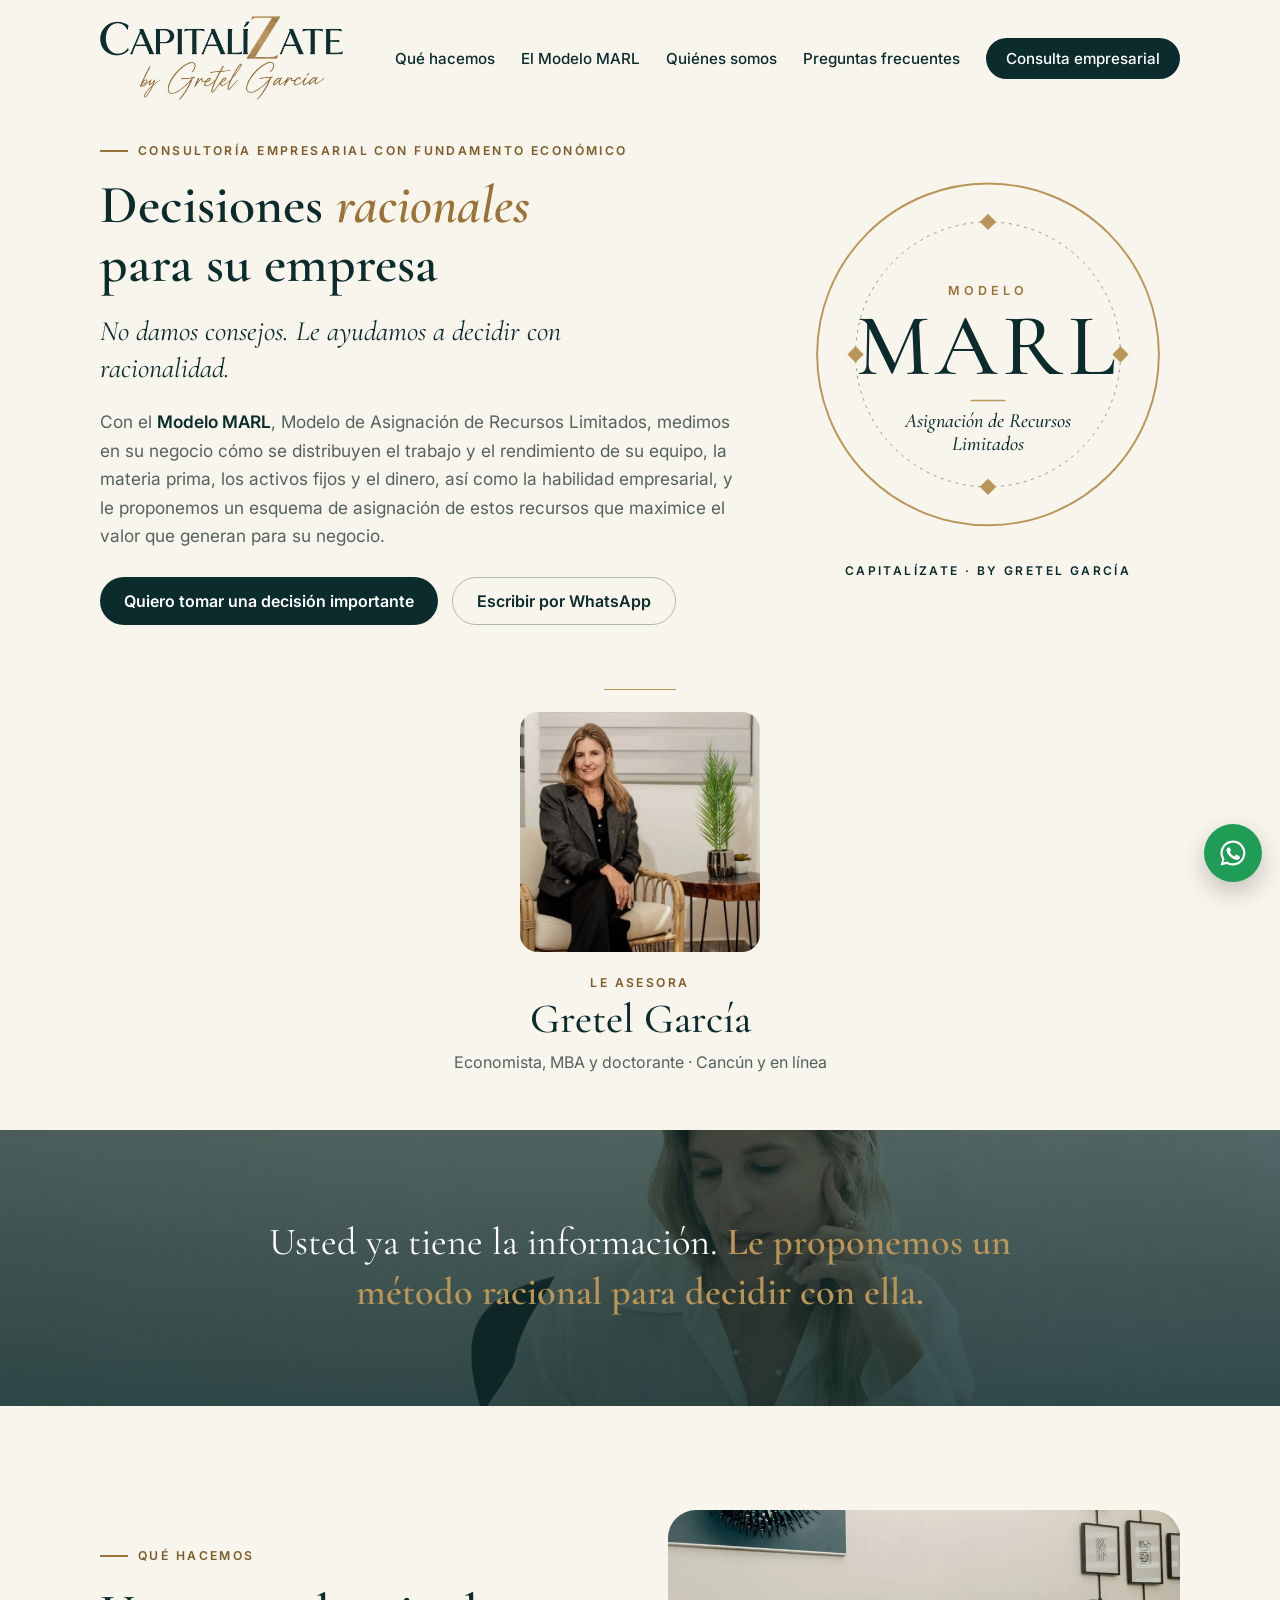
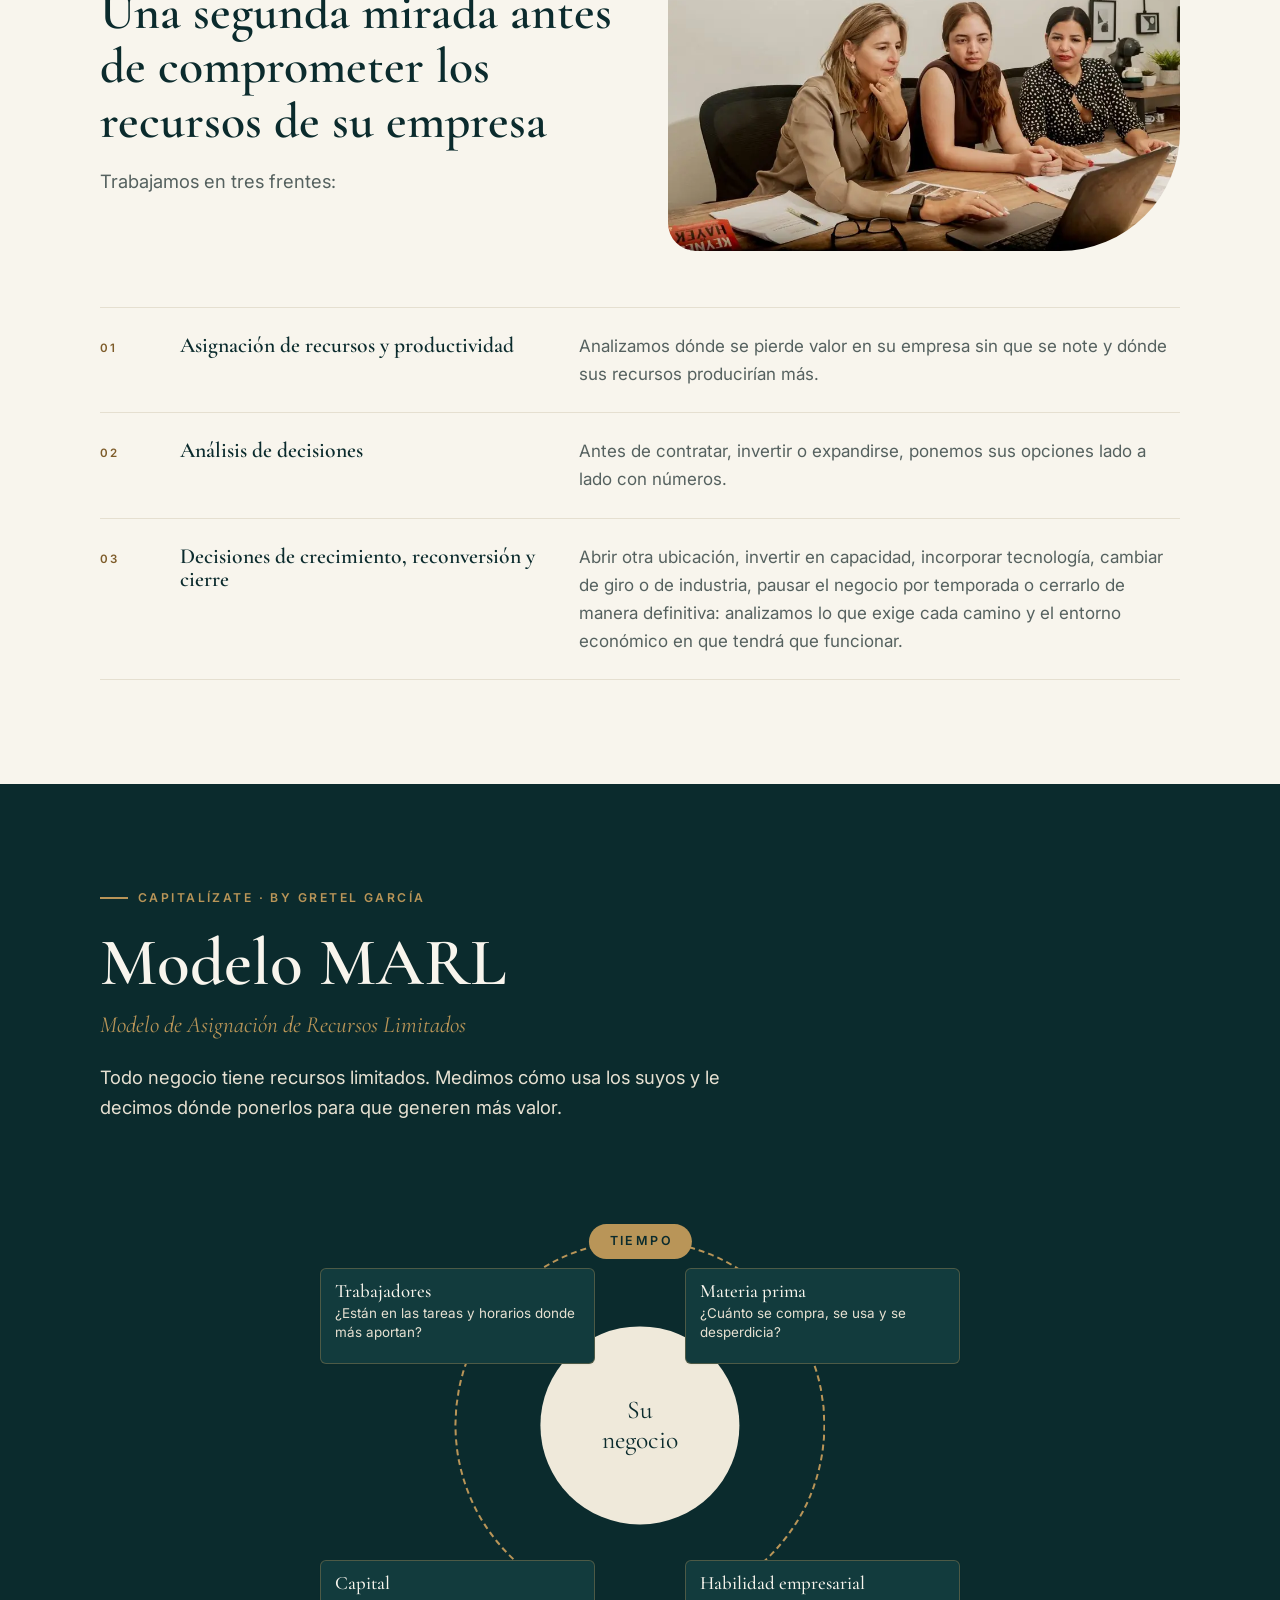
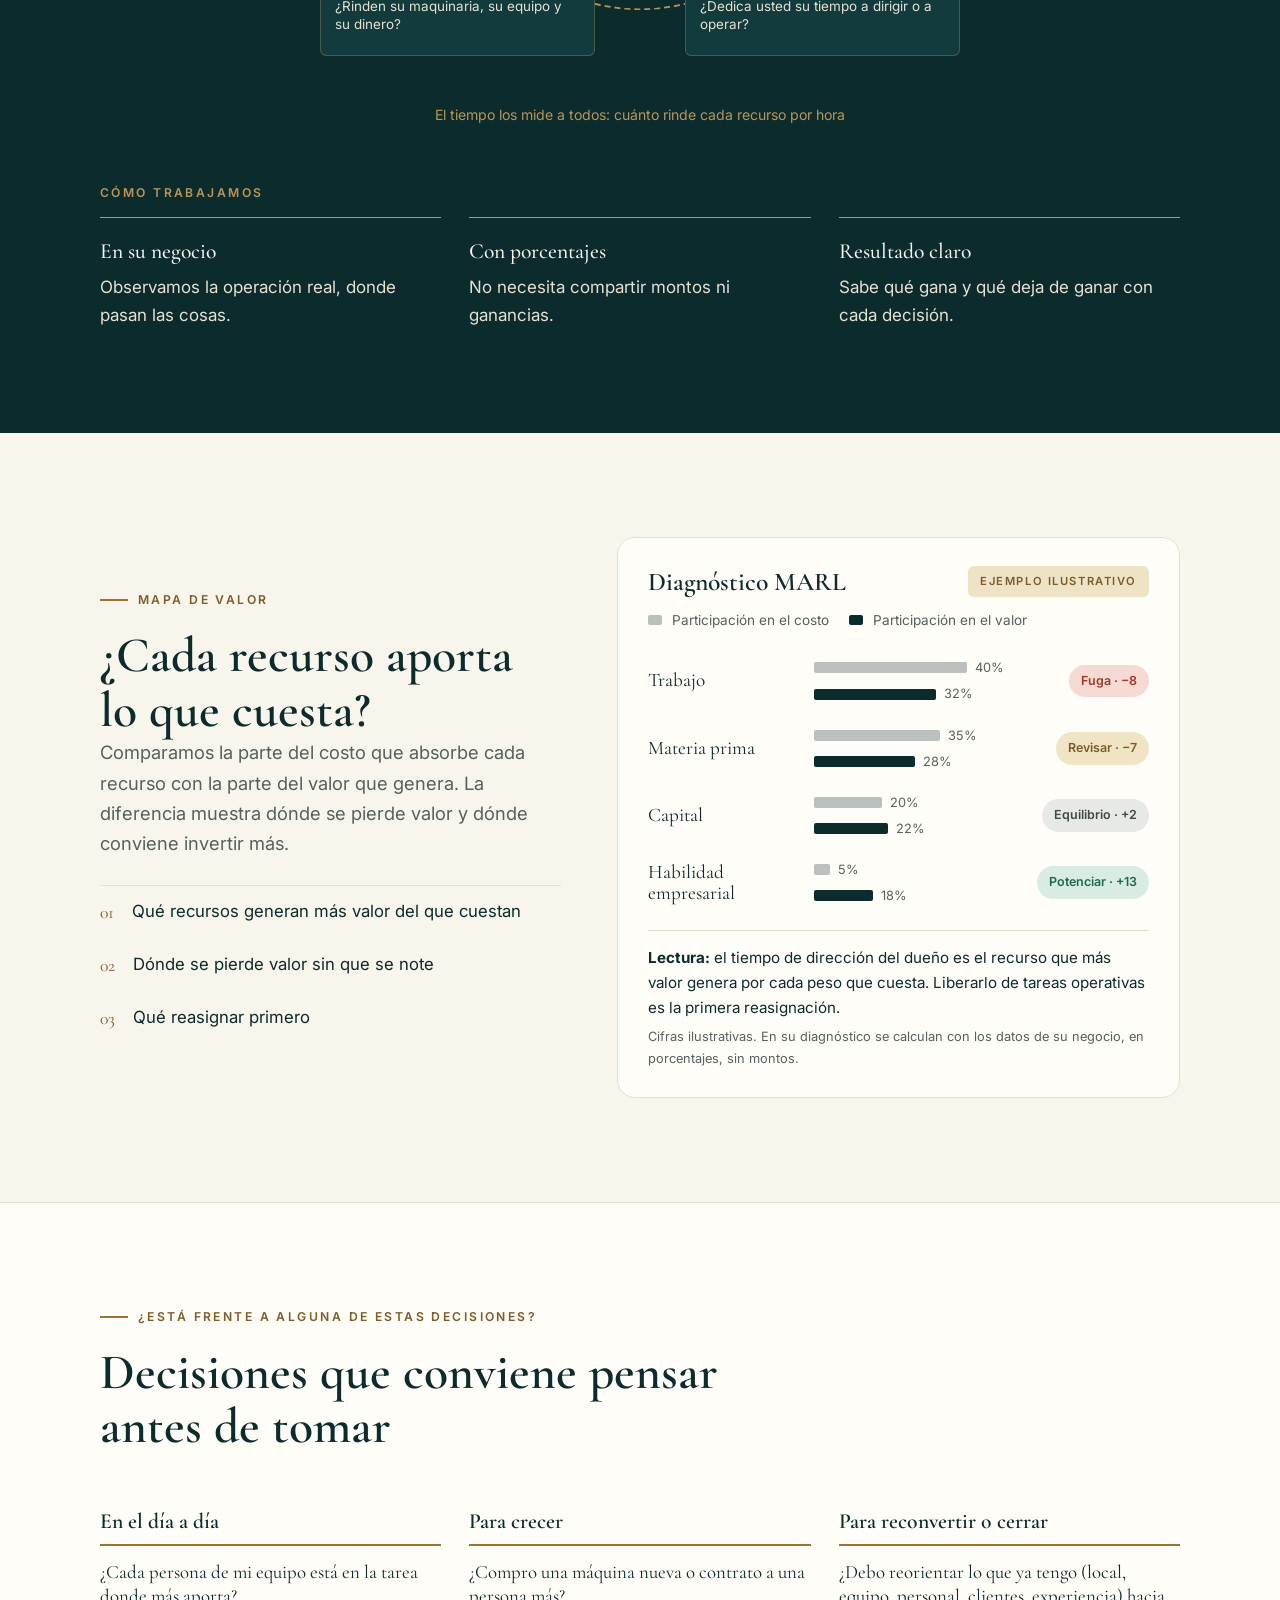
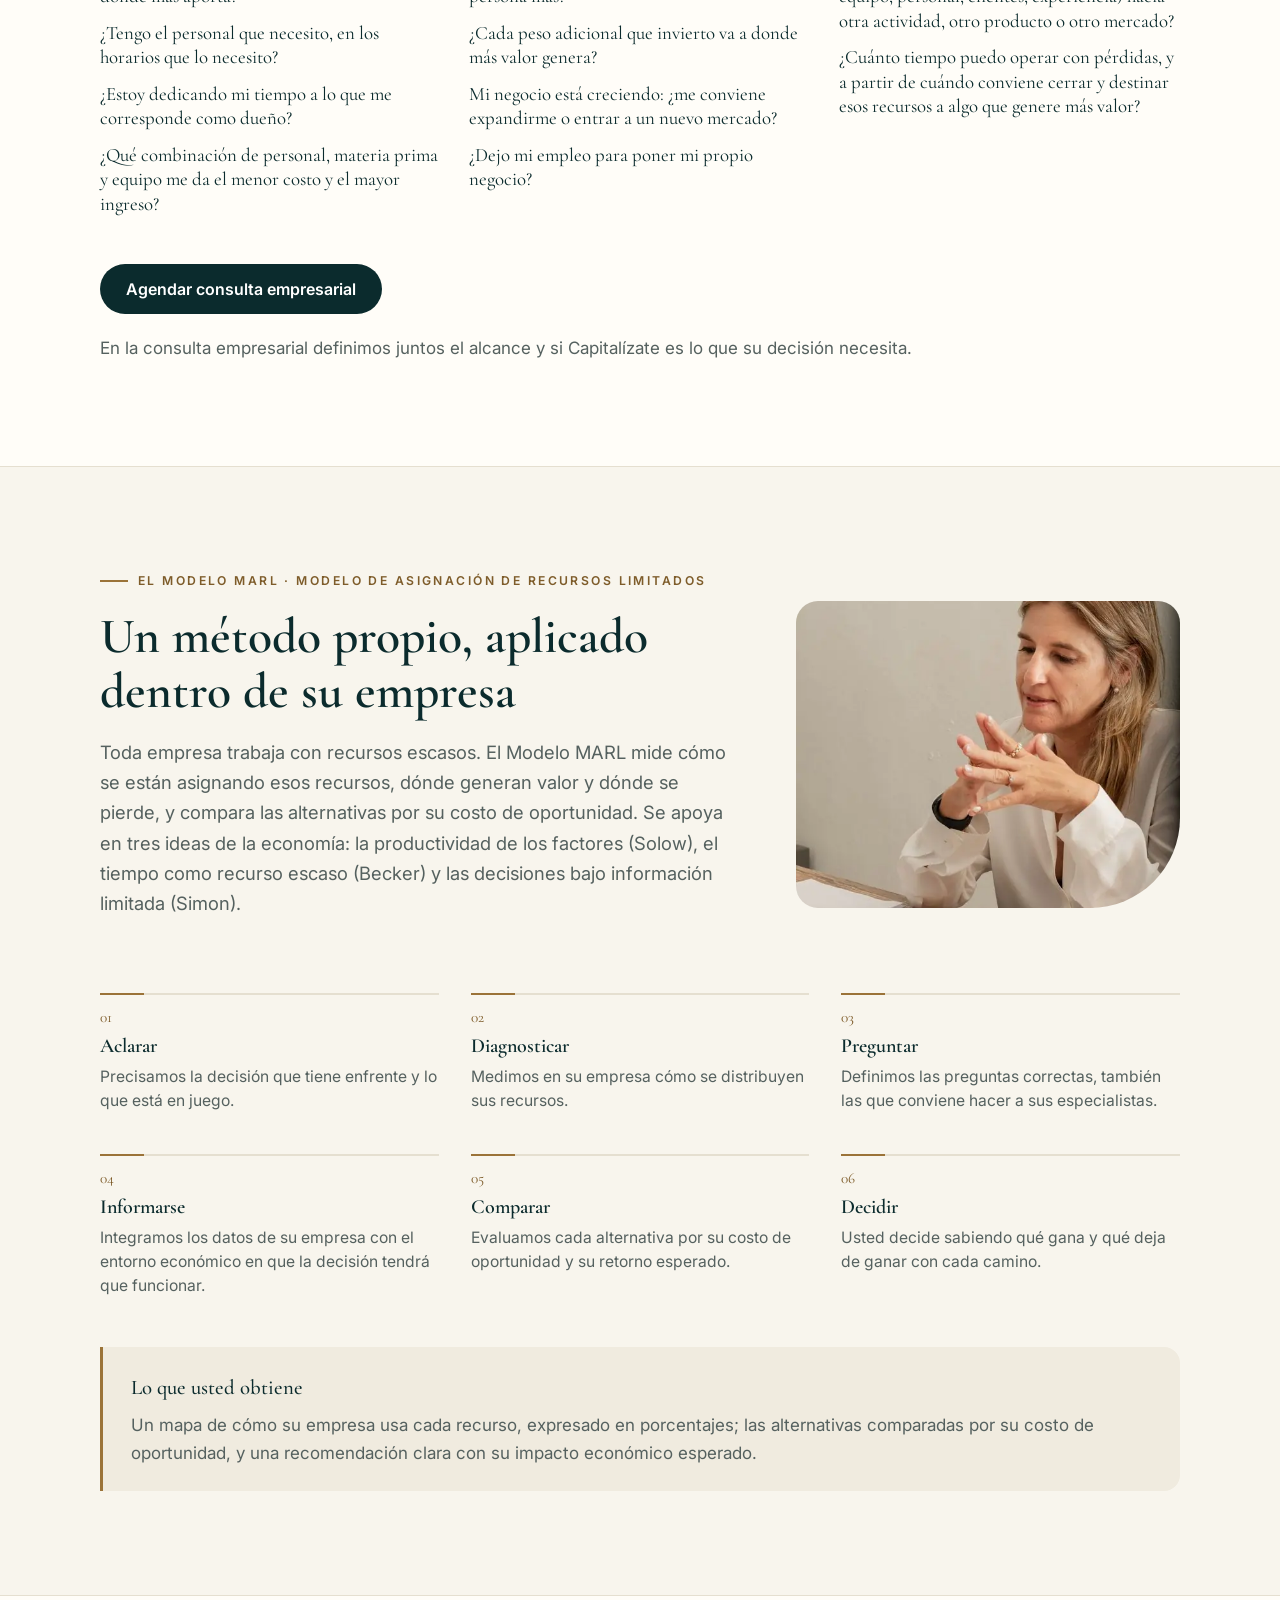
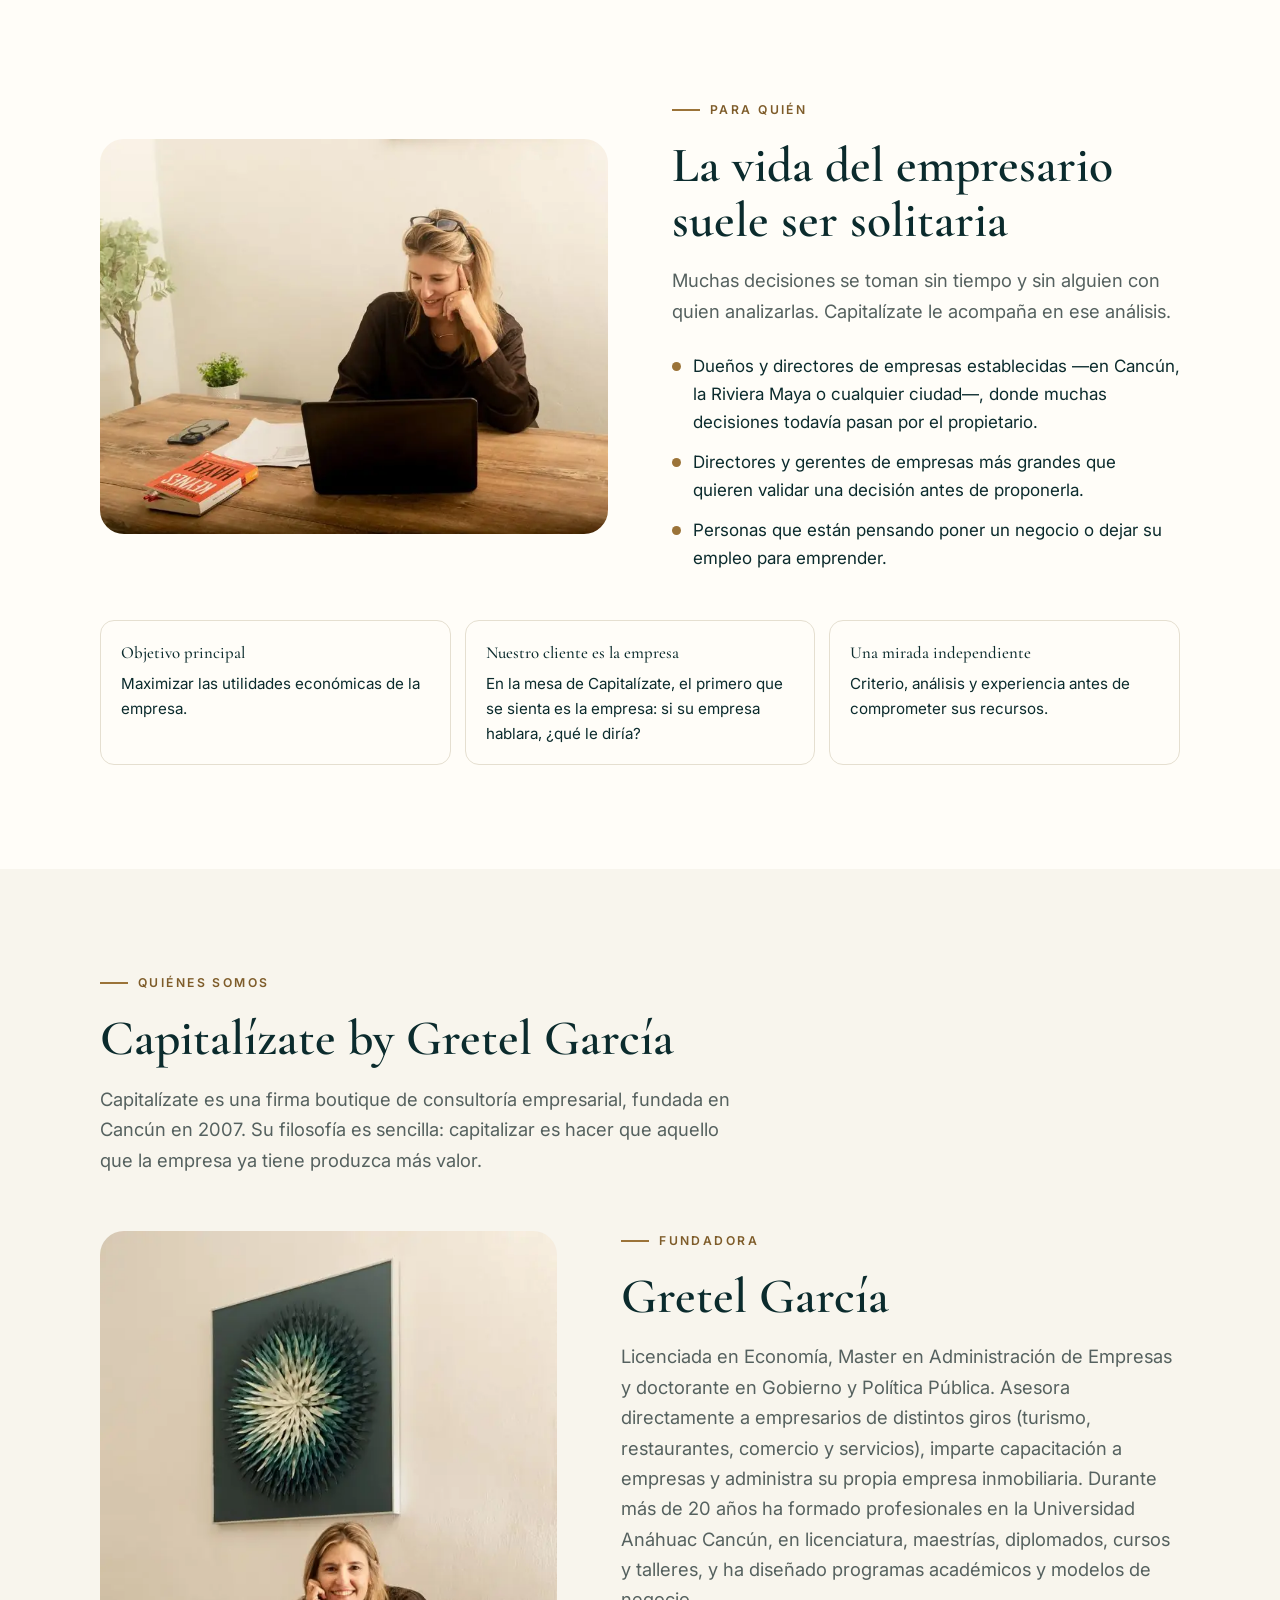
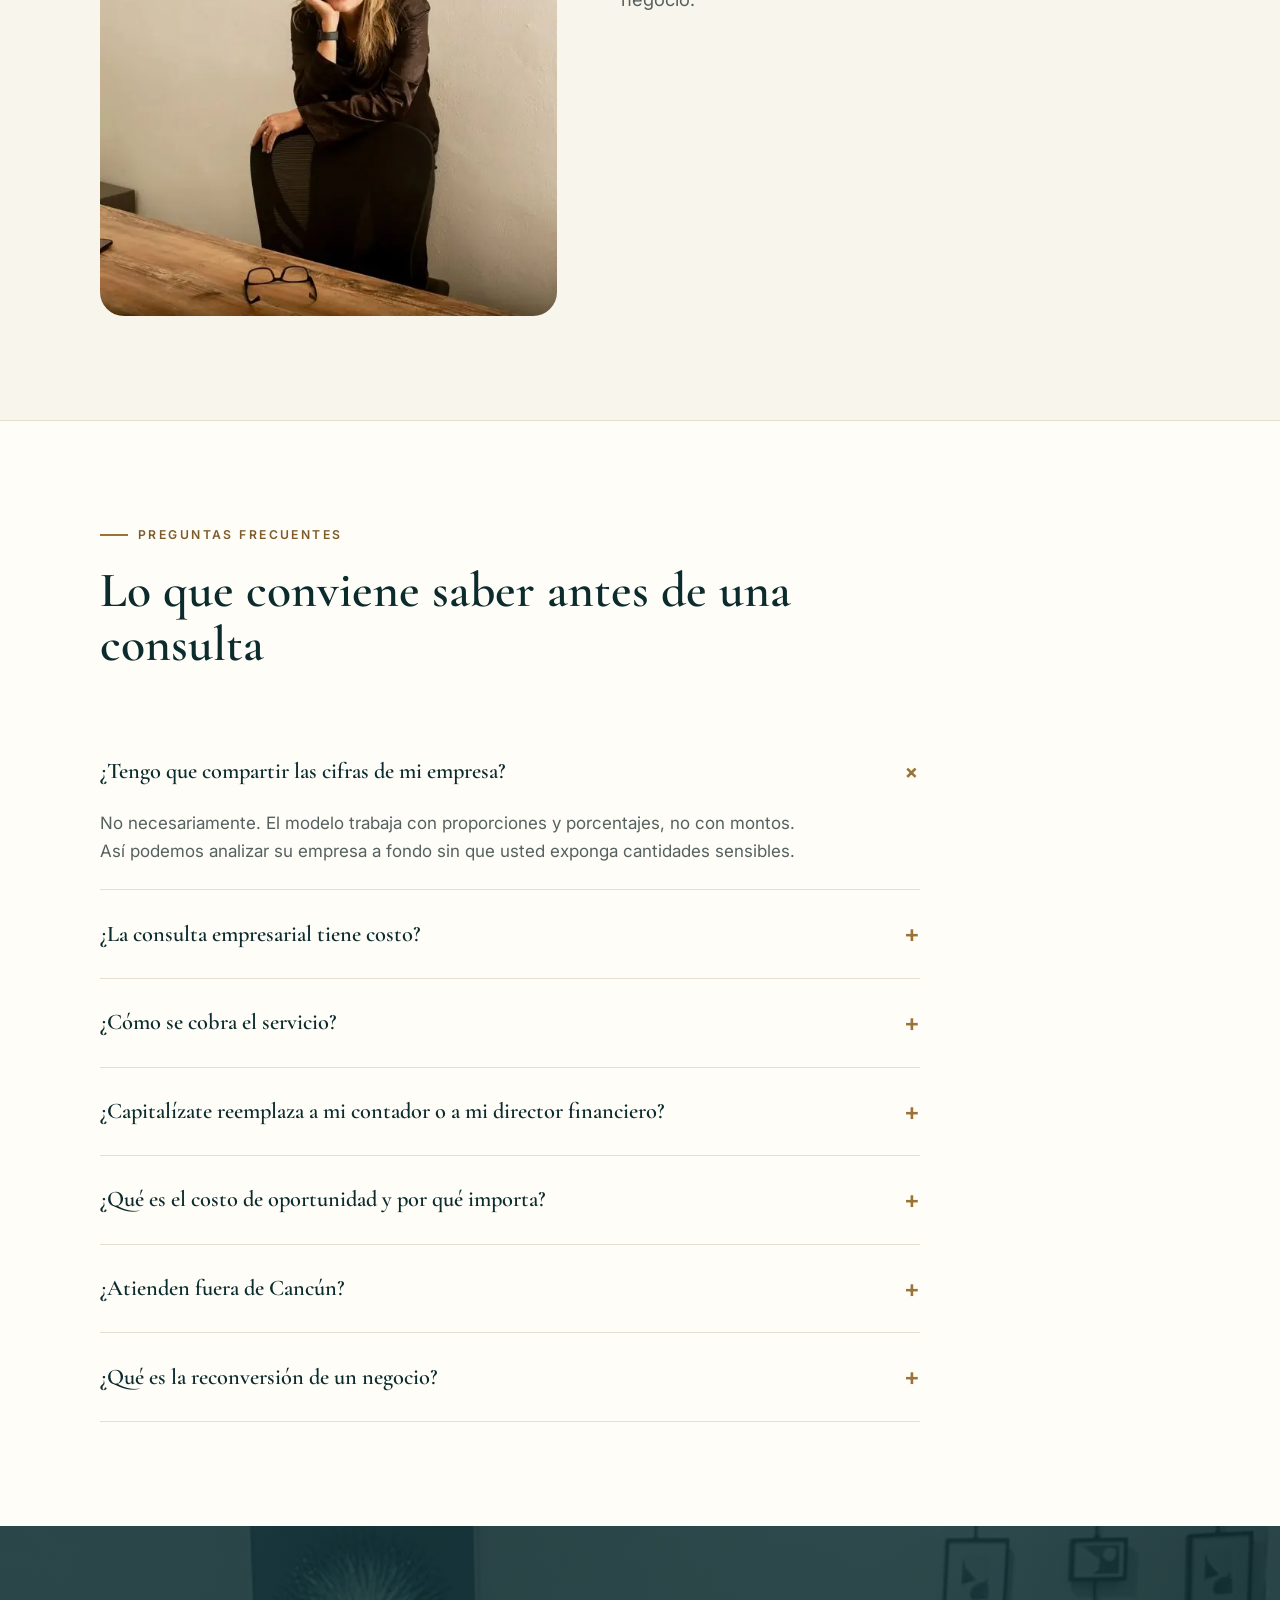
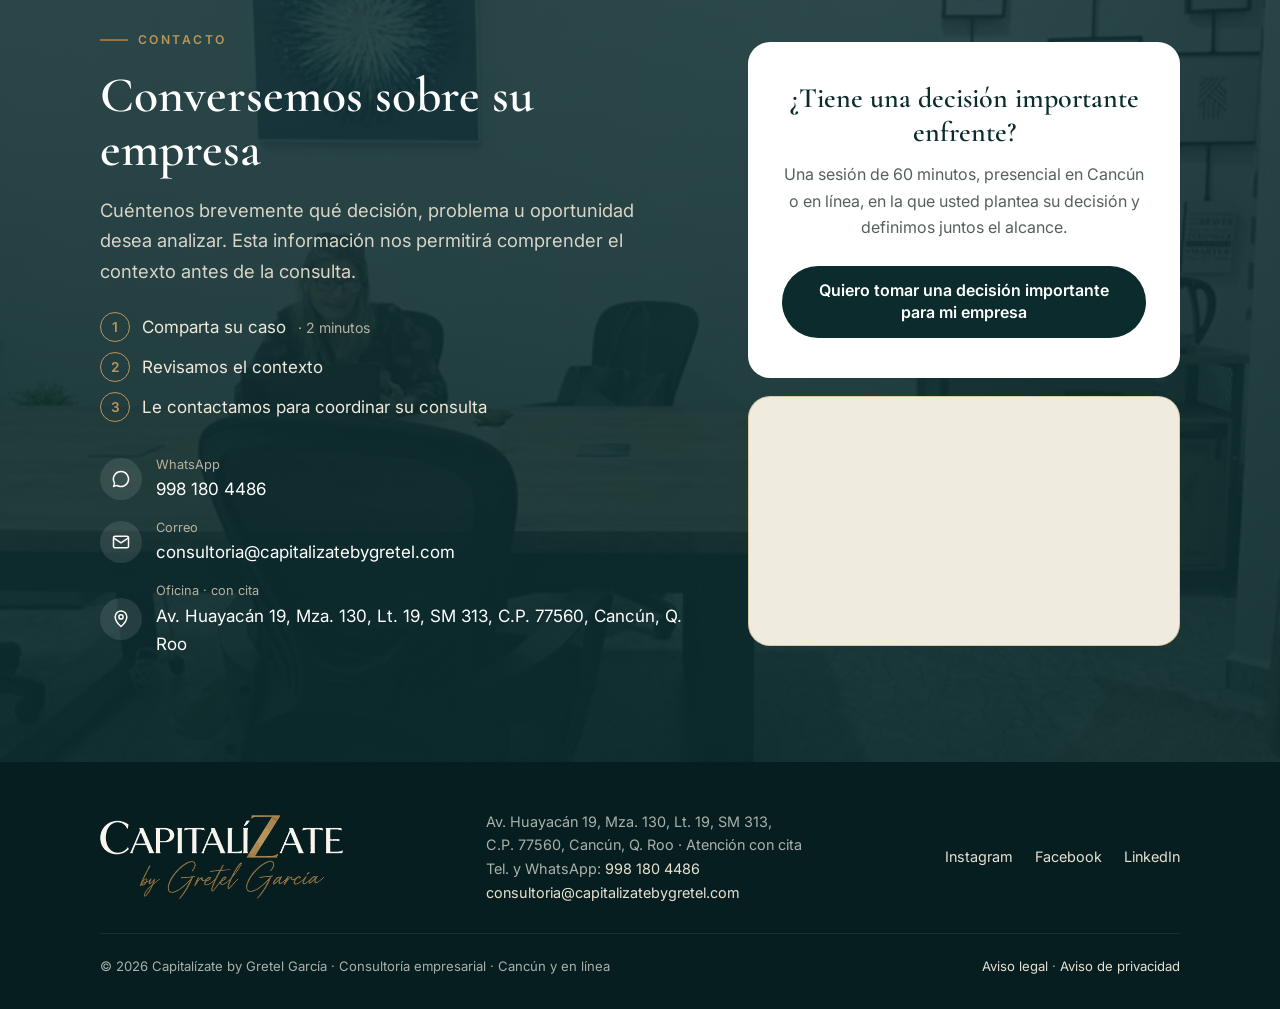
==== commit f3873c77: "Cambios de Gretel 23-10: portada con sello, Modelo MARL, diagnostico y FAQ practica" ====
--- a/index.html
+++ b/index.html
@@ -69,7 +69,7 @@
         "itemListElement": [
           {"@type": "Offer", "itemOffered": {"@type": "Service", "name": "Asignación de recursos y productividad", "description": "Analizamos dónde se pierde valor en su empresa sin que se note y dónde sus recursos producirían más."}},
           {"@type": "Offer", "itemOffered": {"@type": "Service", "name": "Análisis de decisiones", "description": "Antes de contratar, invertir o expandirse, ponemos sus opciones lado a lado con números."}},
-          {"@type": "Offer", "itemOffered": {"@type": "Service", "name": "Decisiones de crecimiento", "description": "Abrir otra ubicación, invertir en capacidad, incorporar tecnología: analizamos lo que exige cada camino y el entorno económico en que tendrá que funcionar."}}
+          {"@type": "Offer", "itemOffered": {"@type": "Service", "name": "Decisiones de crecimiento, reconversión y cierre", "description": "Abrir otra ubicación, invertir en capacidad, incorporar tecnología, cambiar de giro o de industria, pausar el negocio por temporada o cerrarlo de manera definitiva: analizamos lo que exige cada camino y el entorno económico en que tendrá que funcionar."}}
         ]
       }
     },
@@ -97,7 +97,7 @@
 }
 </script>
 
-<link rel="stylesheet" href="assets/estilos.css?v=29">
+<link rel="stylesheet" href="assets/estilos.css?v=30">
 </head>
 <body>
 <!-- Google Tag Manager (noscript) -->
@@ -133,26 +133,17 @@
         <p class="eyebrow">Consultoría empresarial con fundamento económico</p>
         <h1>Decisiones <em>racionales</em> para su empresa</h1>
         <p class="hero-sub">No damos consejos. Le ayudamos a decidir con racionalidad.</p>
-        <p class="lead">Con el <strong>Modelo MARL</strong>, Modelo de Asignación de Recursos Limitados, medimos en su negocio cómo se usan sus recursos y le decimos dónde ponerlos para que generen más valor.</p>
+        <p class="lead">Con el <strong>Modelo MARL</strong>, Modelo de Asignación de Recursos Limitados, medimos en su negocio cómo se distribuyen el trabajo y el rendimiento de su equipo, la materia prima, los activos fijos y el dinero, así como la habilidad empresarial, y le proponemos un esquema de asignación de estos recursos que maximice el valor que generan para su negocio.</p>
         <div class="actions">
           <a class="btn btn-primary" data-agenda href="solicitud.html">Quiero tomar una decisión importante</a>
           <a class="btn btn-ghost" data-wa href="https://wa.me/529981804486">Escribir por WhatsApp</a>
         </div>
       </div>
-      <figure class="hero-marl" aria-label="Modelo MARL: los cuatro recursos de su negocio y el tiempo, que mide cuánto rinde cada uno">
-        <div class="hm-map">
-          <div class="hm-ring" aria-hidden="true"><span class="hm-time">TIEMPO</span><span class="hm-core">Su<br>negocio</span></div>
-          <div class="hm-card hm-tl"><b>Trabajadores</b>trabajo / horas</div>
-          <div class="hm-card hm-tr"><b>Materia prima</b>compras, uso y merma</div>
-          <div class="hm-card hm-bl"><b>Capital</b>maquinaria, equipo, dinero</div>
-          <div class="hm-card hm-br"><b>Habilidad empresarial</b>genera utilidades</div>
-        </div>
-        <figcaption>El tiempo mide cuánto rinde cada recurso por hora</figcaption>
-      </figure>
+      <figure class="hero-seal"><svg viewBox="0 0 400 440" role="img" aria-labelledby="marl-t" class="marl-seal"><title id="marl-t">Modelo MARL · Modelo de Asignación de Recursos Limitados · Capitalízate by Gretel García</title><circle cx="200" cy="190" r="178" fill="none" stroke="#b99558" stroke-width="2"/><circle cx="200" cy="190" r="138" fill="none" stroke="#8c958f" stroke-width="1" stroke-dasharray="3 5"/><rect x="194" y="46" width="12" height="12" transform="rotate(45 200 52)" fill="#b99558"/><rect x="332" y="184" width="12" height="12" transform="rotate(45 338 190)" fill="#b99558"/><rect x="194" y="322" width="12" height="12" transform="rotate(45 200 328)" fill="#b99558"/><rect x="56" y="184" width="12" height="12" transform="rotate(45 62 190)" fill="#b99558"/><text x="200" y="128" text-anchor="middle" class="ms-small">MODELO</text><text x="200" y="210" text-anchor="middle" class="ms-big">MARL</text><line x1="182" y1="238" x2="218" y2="238" stroke="#b99558" stroke-width="1.5"/><text x="200" y="266" text-anchor="middle" class="ms-it">Asignación de Recursos</text><text x="200" y="290" text-anchor="middle" class="ms-it">Limitados</text><text x="200" y="420" text-anchor="middle" class="ms-foot">CAPITALÍZATE · BY GRETEL GARCÍA</text></svg></figure>
     </div>
     <div class="wrap">
       <div class="hero-who">
-        <picture><source type="image/webp" srcset="assets/fotos/gretel-sentada-circulo.webp"><img src="assets/fotos/gretel-sentada-circulo.jpg" width="560" height="560" alt="Gretel García sentada en su oficina de Cancún" loading="lazy"></picture>
+        <picture><source type="image/webp" srcset="assets/fotos/gretel-sentada-circulo.webp"><img class="hw-foto" src="assets/fotos/gretel-sentada-circulo.jpg" width="560" height="560" alt="Gretel García sentada en su oficina de Cancún" loading="lazy"></picture>
         <p class="hw-label">Le asesora</p>
         <p class="hw-name">Gretel García</p>
         <p class="hw-meta">Economista, MBA y doctorante · Cancún y en línea</p>
@@ -163,7 +154,7 @@
   <!-- CRITERIO -->
   <section class="quote">
     <div class="wrap">
-      <blockquote>Usted no necesita más información. Necesita <strong>un método racional para convertirla en una decisión.</strong></blockquote>
+      <blockquote>Usted ya tiene la información. <strong>Le proponemos un método racional para decidir con ella.</strong></blockquote>
     </div>
   </section>
 
@@ -178,57 +169,65 @@
       </div>
         <figure class="head-photo head-photo-wide"><picture><source type="image/webp" srcset="assets/fotos/consulta-reunion-tres-900.webp 900w, assets/fotos/consulta-reunion-tres.webp 1800w" sizes="(max-width: 920px) 100vw, 45vw"><img src="assets/fotos/consulta-reunion-tres.jpg" srcset="assets/fotos/consulta-reunion-tres-900.jpg 900w, assets/fotos/consulta-reunion-tres.jpg 1800w" sizes="(max-width: 920px) 100vw, 45vw" width="1800" height="1202" alt="Gretel García trabajando con dos clientas en la mesa de juntas de Capitalízate" loading="lazy"></picture></figure>
       </div>
-      <div class="cards">
-        <article class="card">
-          <span class="num">01</span>
-          <h3>Asignación de recursos y productividad</h3>
-          <p>Analizamos dónde se pierde valor en su empresa sin que se note y dónde sus recursos producirían más.</p>
-        </article>
-        <article class="card">
-          <span class="num">02</span>
-          <h3>Análisis de decisiones</h3>
-          <p>Antes de contratar, invertir o expandirse, ponemos sus opciones lado a lado con números.</p>
-        </article>
-        <article class="card">
-          <span class="num">03</span>
-          <h3>Decisiones de crecimiento</h3>
-          <p>Abrir otra ubicación, invertir en capacidad, incorporar tecnología: analizamos lo que exige cada camino y el entorno económico en que tendrá que funcionar.</p>
-        </article>
-      </div>
-    </div>
-  </section>
-
-  <!-- MAPA DE VALOR -->
-  <section class="valuemap" aria-labelledby="vm-title">
-    <div class="wrap vm-grid">
+      <div class="svc-list">
+        <article class="svc"><span class="num">01</span><h3>Asignación de recursos y productividad</h3><p>Analizamos dónde se pierde valor en su empresa sin que se note y dónde sus recursos producirían más.</p></article>
+        <article class="svc"><span class="num">02</span><h3>Análisis de decisiones</h3><p>Antes de contratar, invertir o expandirse, ponemos sus opciones lado a lado con números.</p></article>
+        <article class="svc"><span class="num">03</span><h3>Decisiones de crecimiento, reconversión y cierre</h3><p>Abrir otra ubicación, invertir en capacidad, incorporar tecnología, cambiar de giro o de industria, pausar el negocio por temporada o cerrarlo de manera definitiva: analizamos lo que exige cada camino y el entorno económico en que tendrá que funcionar.</p></article>
+      </div>
+    </div>
+  </section>
+
+  <!-- MODELO MARL (BANDA) -->
+  <section class="marl-band" id="mapa-de-valor" aria-labelledby="mb-title">
+    <div class="wrap">
+      <div class="mb-head">
+        <p class="eyebrow">Capitalízate · by Gretel García</p>
+        <h2 id="mb-title">Modelo MARL</h2>
+        <p class="mb-sub">Modelo de Asignación de Recursos Limitados</p>
+        <p class="lead">Todo negocio tiene recursos limitados. Medimos cómo usa los suyos y le decimos dónde ponerlos para que generen más valor.</p>
+      </div>
+      <figure class="hero-marl mb-map" aria-label="Los cuatro recursos de su negocio y el tiempo, que mide cuánto rinde cada uno">
+        <div class="hm-map">
+          <div class="hm-ring" aria-hidden="true"><span class="hm-time">TIEMPO</span><span class="hm-core">Su<br>negocio</span></div>
+          <div class="hm-card hm-tl"><b>Trabajadores</b>¿Están en las tareas y horarios donde más aportan?</div>
+          <div class="hm-card hm-tr"><b>Materia prima</b>¿Cuánto se compra, se usa y se desperdicia?</div>
+          <div class="hm-card hm-bl"><b>Capital</b>¿Rinden su maquinaria, su equipo y su dinero?</div>
+          <div class="hm-card hm-br"><b>Habilidad empresarial</b>¿Dedica usted su tiempo a dirigir o a operar?</div>
+        </div>
+        <figcaption>El tiempo los mide a todos: cuánto rinde cada recurso por hora</figcaption>
+      </figure>
+      <p class="mb-how-title">Cómo trabajamos</p>
+      <ul class="mb-how">
+        <li><b>En su negocio</b>Observamos la operación real, donde pasan las cosas.</li>
+        <li><b>Con porcentajes</b>No necesita compartir montos ni ganancias.</li>
+        <li><b>Resultado claro</b>Sabe qué gana y qué deja de ganar con cada decisión.</li>
+      </ul>
+    </div>
+  </section>
+
+  <!-- DIAGNÓSTICO DE EJEMPLO -->
+  <section class="diag" aria-labelledby="dg-title">
+    <div class="wrap dg-grid">
       <div>
         <p class="eyebrow">Mapa de valor</p>
-        <h2 id="vm-title">Primero, lo que su empresa ya tiene</h2>
-        <p class="lead">Capitalízate nunca empieza preguntando qué le falta a su empresa: empieza por lo que tiene, cómo lo utiliza y qué valor le está generando.</p>
-        <p class="vm-close">No optimizamos una parte de la empresa a costa de destruir valor en otra. Mejoramos el resultado del sistema completo.</p>
-      </div>
-      <div class="vm-resources">
-        <h3 class="vm-sub">Los cuatro recursos de su empresa</h3>
-        <ul class="vm-res">
-          <li><b>Trabajadores:</b> las personas que operan la empresa, sus horas y sus tareas.</li>
-          <li><b>Materia prima:</b> los insumos que la empresa compra, transforma o vende.</li>
-          <li><b>Capital:</b> maquinaria, equipo y dinero.</li>
-          <li><b>Habilidad empresarial:</b> la capacidad del empresario o gerente para generar utilidades usando eficientemente los demás recursos.</li>
-        </ul>
-        <h3 class="vm-sub">Y el tiempo, que los mide a todos</h3>
-        <p class="vm-time">El tiempo no es un recurso como los demás: es la forma de medir cómo se usa cada uno de los cuatro por hora. Por eso el Modelo MARL analiza no solo cuántos recursos tiene su empresa, sino cuánto rinden en cada hora.</p>
-      </div>
-    </div>
-    <div class="wrap">
-      <p class="vm-ask">Con ese mapa en la mesa, nos preguntamos:</p>
-      <ul class="vm-list">
-        <li>Dónde sus recursos <b>generan valor</b></li>
-        <li>Dónde se <b>pierde valor</b></li>
-        <li>Qué recursos están <b>subutilizados</b></li>
-        <li>A qué dedica <b>tiempo el propietario</b> que no debería requerir su atención</li>
-        <li>Dónde existe <b>valor que la empresa aún no está aprovechando</b></li>
-        <li>Qué decisión <b>aparentemente eficiente</b> está perjudicando otra parte del negocio</li>
-      </ul>
+        <h2 id="dg-title">¿Cada recurso aporta lo que cuesta?</h2>
+        <p class="lead">Comparamos la parte del costo que absorbe cada recurso con la parte del valor que genera. La diferencia muestra dónde se pierde valor y dónde conviene invertir más.</p>
+        <ol class="dg-points">
+          <li>Qué recursos generan más valor del que cuestan</li>
+          <li>Dónde se pierde valor sin que se note</li>
+          <li>Qué reasignar primero</li>
+        </ol>
+      </div>
+      <div class="dg-card">
+        <div class="dg-top"><h3>Diagnóstico MARL</h3><span class="dg-badge">Ejemplo ilustrativo</span></div>
+        <p class="dg-legend"><span class="dg-k dg-cost"></span>Participación en el costo <span class="dg-k dg-val"></span>Participación en el valor</p>
+          <div class="dg-row"><span class="dg-name">Trabajo</span><span class="dg-bars"><span class="dg-bar dg-cost" style="--v:40"><i>40%</i></span><span class="dg-bar dg-val" style="--v:32"><i>32%</i></span></span><span class="dg-tag dg-fuga">Fuga · −8</span></div>
+          <div class="dg-row"><span class="dg-name">Materia prima</span><span class="dg-bars"><span class="dg-bar dg-cost" style="--v:35"><i>35%</i></span><span class="dg-bar dg-val" style="--v:28"><i>28%</i></span></span><span class="dg-tag dg-revisar">Revisar · −7</span></div>
+          <div class="dg-row"><span class="dg-name">Capital</span><span class="dg-bars"><span class="dg-bar dg-cost" style="--v:20"><i>20%</i></span><span class="dg-bar dg-val" style="--v:22"><i>22%</i></span></span><span class="dg-tag dg-equilibrio">Equilibrio · +2</span></div>
+          <div class="dg-row"><span class="dg-name">Habilidad empresarial</span><span class="dg-bars"><span class="dg-bar dg-cost" style="--v:5"><i>5%</i></span><span class="dg-bar dg-val" style="--v:18"><i>18%</i></span></span><span class="dg-tag dg-potenciar">Potenciar · +13</span></div>
+        <p class="dg-read"><b>Lectura:</b> el tiempo de dirección del dueño es el recurso que más valor genera por cada peso que cuesta. Liberarlo de tareas operativas es la primera reasignación.</p>
+        <p class="dg-note">Cifras ilustrativas. En su diagnóstico se calculan con los datos de su negocio, en porcentajes, sin montos.</p>
+      </div>
     </div>
   </section>
 
@@ -238,15 +237,11 @@
       <div class="section-head">
         <p class="eyebrow">¿Está frente a alguna de estas decisiones?</p>
         <h2 id="q-title">Decisiones que conviene pensar antes de tomar</h2>
-        <p class="lead">¿Dónde se están yendo el tiempo, el dinero y la capacidad de su empresa sin producir suficiente valor?</p>
-      </div>
-      <div class="q-grid">
-        <p class="q">¿Compro una máquina nueva o contrato a una persona más?</p>
-        <p class="q">Mi negocio está creciendo: ¿me conviene expandirme?</p>
-        <p class="q">¿Tengo el número de trabajadores que realmente necesito?</p>
-        <p class="q">¿Estoy dedicando mi tiempo a lo que me corresponde como dueño?</p>
-        <p class="q">¿Me conviene entrar a un nuevo mercado o lanzar una campaña?</p>
-        <p class="q">¿Dejo mi empleo para poner mi propio negocio?</p>
+      </div>
+      <div class="q-blocks">
+        <div class="q-block"><h3>En el día a día</h3><ul><li>¿Cada persona de mi equipo está en la tarea donde más aporta?</li><li>¿Tengo el personal que necesito, en los horarios que lo necesito?</li><li>¿Estoy dedicando mi tiempo a lo que me corresponde como dueño?</li><li>¿Qué combinación de personal, materia prima y equipo me da el menor costo y el mayor ingreso?</li></ul></div>
+        <div class="q-block"><h3>Para crecer</h3><ul><li>¿Compro una máquina nueva o contrato a una persona más?</li><li>¿Cada peso adicional que invierto va a donde más valor genera?</li><li>Mi negocio está creciendo: ¿me conviene expandirme o entrar a un nuevo mercado?</li><li>¿Dejo mi empleo para poner mi propio negocio?</li></ul></div>
+        <div class="q-block"><h3>Para reconvertir o cerrar</h3><ul><li>¿Debo reorientar lo que ya tengo (local, equipo, personal, clientes, experiencia) hacia otra actividad, otro producto o otro mercado?</li><li>¿Cuánto tiempo puedo operar con pérdidas, y a partir de cuándo conviene cerrar y destinar esos recursos a algo que genere más valor?</li></ul></div>
       </div>
       <div class="q-cta">
         <a class="btn btn-primary" data-agenda href="solicitud.html">Agendar consulta empresarial</a>
@@ -277,7 +272,6 @@
         </ol>
       </div>
       <div class="outcome"><strong>Lo que usted obtiene</strong><p>Un mapa de cómo su empresa usa cada recurso, expresado en porcentajes; las alternativas comparadas por su costo de oportunidad, y una recomendación clara con su impacto económico esperado.</p></div>
-      <p class="modality">El modelo se aplica en su empresa, donde ocurren las cosas. Si lo prefiere, el primer acercamiento puede ser en nuestra oficina o en línea.</p>
     </div>
   </section>
 
@@ -296,6 +290,13 @@
         </ul>
       </div>
     </div>
+    <div class="wrap">
+      <ul class="firm-points">
+        <li><b>Objetivo principal</b>Maximizar las utilidades económicas de la empresa.</li>
+        <li><b>Nuestro cliente es la empresa</b>En la mesa de Capitalízate, el primero que se sienta es la empresa: si su empresa hablara, ¿qué le diría?</li>
+        <li><b>Una mirada independiente</b>Criterio, análisis y experiencia antes de comprometer sus recursos.</li>
+      </ul>
+    </div>
   </section>
 
   <!-- QUIÉNES SOMOS -->
@@ -305,11 +306,6 @@
         <p class="eyebrow">Quiénes somos</p>
         <h2>Capitalízate by Gretel García</h2>
         <p class="lead">Capitalízate es una firma boutique de consultoría empresarial, fundada en Cancún en 2007. Su filosofía es sencilla: capitalizar es hacer que aquello que la empresa ya tiene produzca más valor.</p>
-        <ul class="firm-points">
-          <li><b>Objetivo principal</b>Maximizar las utilidades económicas de la empresa.</li>
-          <li><b>Nuestro cliente es la empresa</b>En la mesa de Capitalízate, el primero que se sienta es la empresa: si su empresa hablara, ¿qué le diría?</li>
-          <li><b>Una mirada independiente</b>Criterio, análisis y experiencia antes de comprometer sus recursos.</li>
-        </ul>
       </div>
     </div>
     <div class="wrap about-grid" id="gretel">
@@ -317,15 +313,7 @@
       <div>
         <p class="eyebrow">Fundadora</p>
         <h2>Gretel García</h2>
-        <p class="lead" style="margin-top:18px">Licenciada en Economía, Maestra en Administración de Empresas y doctorante. Asesora directamente a empresarios de distintos giros (turismo, restaurantes, comercio y servicios), imparte capacitación a empresas y administra su propia empresa inmobiliaria. Durante más de 20 años ha formado profesionales en la Universidad Anáhuac Cancún, en licenciatura, maestrías, diplomados, cursos y talleres, y ha diseñado programas académicos y modelos de negocio.</p><!-- PENDIENTE: síntesis de Gretel -->
-        <ul class="creds">
-          <li><b>Economista</b>Universidad de La Habana</li>
-          <li><b>Maestría en Administración</b>Tecnológico de Monterrey</li>
-          <li><b>+23 años</b>en el sector empresarial</li>
-          <li><b>+20 años</b>formando profesionales en la Universidad Anáhuac</li>
-        </ul>
-        <p class="formula">Conocimiento académico <span>+</span> experiencia operativa <span>+</span> capacidad para enseñar</p>
-        <ul class="triad"><li>Puede <b>diagnosticar</b>, porque tiene la formación.</li><li>Puede <b>entender al empresario</b>, porque administra.</li><li>Puede <b>explicar qué hacer</b>, porque lleva años enseñando.</li></ul>
+        <p class="lead" style="margin-top:18px">Licenciada en Economía, Master en Administración de Empresas y doctorante en Gobierno y Política Pública. Asesora directamente a empresarios de distintos giros (turismo, restaurantes, comercio y servicios), imparte capacitación a empresas y administra su propia empresa inmobiliaria. Durante más de 20 años ha formado profesionales en la Universidad Anáhuac Cancún, en licenciatura, maestrías, diplomados, cursos y talleres, y ha diseñado programas académicos y modelos de negocio.</p><!-- PENDIENTE: síntesis de Gretel -->
       </div>
     </div>
   </section>
@@ -334,30 +322,18 @@
   <!-- PREGUNTAS FRECUENTES -->
   <section id="preguntas">
     <div class="wrap">
-      <div class="faq-grid">
-      <aside class="faq-side">
-        <div class="section-head">
-          <p class="eyebrow">Preguntas frecuentes</p>
-          <h2>Lo que conviene saber antes de una consulta</h2>
-        </div>
-        <svg viewBox="0 0 400 440" role="img" aria-labelledby="marl-t" class="marl-seal"><title id="marl-t">Modelo MARL · Modelo de Asignación de Recursos Limitados · Capitalízate by Gretel García</title><circle cx="200" cy="190" r="178" fill="none" stroke="#b99558" stroke-width="2"/><circle cx="200" cy="190" r="138" fill="none" stroke="#8c958f" stroke-width="1" stroke-dasharray="3 5"/><rect x="194" y="46" width="12" height="12" transform="rotate(45 200 52)" fill="#b99558"/><rect x="332" y="184" width="12" height="12" transform="rotate(45 338 190)" fill="#b99558"/><rect x="194" y="322" width="12" height="12" transform="rotate(45 200 328)" fill="#b99558"/><rect x="56" y="184" width="12" height="12" transform="rotate(45 62 190)" fill="#b99558"/><text x="200" y="128" text-anchor="middle" class="ms-small">MODELO</text><text x="200" y="210" text-anchor="middle" class="ms-big">MARL</text><line x1="182" y1="238" x2="218" y2="238" stroke="#b99558" stroke-width="1.5"/><text x="200" y="266" text-anchor="middle" class="ms-it">Asignación de Recursos</text><text x="200" y="290" text-anchor="middle" class="ms-it">Limitados</text><text x="200" y="420" text-anchor="middle" class="ms-foot">CAPITALÍZATE · BY GRETEL GARCÍA</text></svg>
-      </aside>
+      <div class="section-head">
+        <p class="eyebrow">Preguntas frecuentes</p>
+        <h2>Lo que conviene saber antes de una consulta</h2>
+      </div>
       <div class="faq">
         <details open>
-          <summary>¿Qué es el Modelo MARL?</summary>
-          <p>Es el método propio de Capitalízate para analizar decisiones empresariales. Mide cómo asigna su empresa sus recursos limitados y compara sus alternativas antes de decidir, en seis pasos.</p>
-        </details>
-        <details>
           <summary>¿Tengo que compartir las cifras de mi empresa?</summary>
           <p>No necesariamente. El modelo trabaja con proporciones y porcentajes, no con montos. Así podemos analizar su empresa a fondo sin que usted exponga cantidades sensibles.</p>
         </details>
         <details>
-          <summary>¿Qué hace una consultoría empresarial como Capitalízate?</summary>
-          <p>Analiza con fundamento económico las decisiones importantes de su empresa: los recursos que compromete, las alternativas que tiene y el entorno en que la decisión tendrá que funcionar, para que usted decida con racionalidad.</p>
-        </details>
-        <details>
           <summary>¿La consulta empresarial tiene costo?</summary>
-          <p>Sí. Es una sesión de 60 minutos, presencial o en línea, en la que usted plantea su decisión y definimos juntos el alcance. El costo se le informa al agendar.</p>
+          <p>Sí. En ella usted plantea su decisión y definimos juntos el alcance. El costo se le informa al agendar.</p>
         </details>
         <details>
           <summary>¿Cómo se cobra el servicio?</summary>
@@ -376,14 +352,9 @@
           <p>Sí. Capitalízate tiene su oficina en Cancún, pero atiende en línea a empresas de cualquier ciudad de México y del extranjero.</p>
         </details>
         <details>
-          <summary>¿Con qué tipo de empresas trabaja Capitalízate?</summary>
-          <p>Principalmente con empresas establecidas, donde ya existe cierta complejidad administrativa pero muchas decisiones todavía están concentradas en el propietario. También acompaña a personas que están por emprender.</p>
-        </details>
-        <details>
-          <summary>¿Dónde está la oficina de Capitalízate en Cancún?</summary>
-          <p>En Av. Huayacán 19, Mza. 130, Lt. 19, SM 313, C.P. 77560, Cancún, Quintana Roo. La atención es con cita; puede iniciar una consulta empresarial desde el formulario del sitio o por WhatsApp al 998 180 4486.</p>
-        </details>
-      </div>
+          <summary>¿Qué es la reconversión de un negocio?</summary>
+          <p>Es transformar el negocio para que siga siendo viable cuando lo que hacía ya no funciona igual. No es cerrar ni empezar de cero: es reorientar lo que ya tiene (local, equipo, personal, clientes, experiencia) hacia otra actividad, otro producto, otro mercado o otra forma de trabajar. Por ejemplo, en Cancún: un restaurante que pasa del servicio en mesa a cocina para entregas a domicilio; una tienda que deja de vender ropa a turistas para atender a residentes; una estética que suma venta de productos y cursos; o un negocio que adopta inteligencia artificial y cambia cómo trabaja su equipo.</p>
+        </details>
       </div>
     </div>
   </section>
@@ -398,7 +369,7 @@
         <ol class="apply-steps">
           <li>Comparta su caso <span>· 2 minutos</span></li>
           <li>Revisamos el contexto</li>
-          <li>Le contactamos para coordinar su consulta de 60 minutos</li>
+          <li>Le contactamos para coordinar su consulta</li>
         </ol>
         <ul class="channels">
           <li><a data-wa href="https://wa.me/529981804486"><span class="ic"><svg viewBox="0 0 24 24" fill="currentColor" aria-hidden="true"><path d="M12 2a10 10 0 0 0-8.6 15.1L2 22l5-1.3A10 10 0 1 0 12 2Zm0 18.2c-1.5 0-3-.4-4.3-1.2l-.3-.2-3 .8.8-2.9-.2-.3A8.2 8.2 0 1 1 12 20.2Z"/></svg></span><span><small>WhatsApp</small>998 180 4486</span></a></li>
@@ -409,9 +380,8 @@
       <div class="contact-side">
         <div class="cta-card">
         <h3>¿Tiene una decisión importante enfrente?</h3>
-        <p>Inicie su Consulta Empresarial desde el formulario.</p>
+        <p>Una sesión de 60 minutos, presencial en Cancún o en línea, en la que usted plantea su decisión y definimos juntos el alcance.</p>
         <a class="btn btn-primary btn-wrap" data-agenda href="solicitud.html">Quiero tomar una decisión importante para mi empresa</a>
-        <small>Toma unos 2 minutos</small>
       </div>
         <div class="map-embed"><iframe title="Mapa: oficina de Capitalízate, Av. Huayacán 19, Cancún" src="https://www.google.com/maps?q=Av.%20Huayac%C3%A1n%2019%2C%20Canc%C3%BAn%2C%20Quintana%20Roo&amp;output=embed" loading="lazy" referrerpolicy="no-referrer-when-downgrade" allowfullscreen></iframe></div>
       </div>
@@ -454,14 +424,6 @@
   "mainEntity": [
     {
       "@type": "Question",
-      "name": "¿Qué es el Modelo MARL?",
-      "acceptedAnswer": {
-        "@type": "Answer",
-        "text": "Es el método propio de Capitalízate para analizar decisiones empresariales. Mide cómo asigna su empresa sus recursos limitados y compara sus alternativas antes de decidir, en seis pasos."
-      }
-    },
-    {
-      "@type": "Question",
       "name": "¿Tengo que compartir las cifras de mi empresa?",
       "acceptedAnswer": {
         "@type": "Answer",
@@ -470,18 +432,10 @@
     },
     {
       "@type": "Question",
-      "name": "¿Qué hace una consultoría empresarial como Capitalízate?",
-      "acceptedAnswer": {
-        "@type": "Answer",
-        "text": "Analiza con fundamento económico las decisiones importantes de su empresa: los recursos que compromete, las alternativas que tiene y el entorno en que la decisión tendrá que funcionar, para que usted decida con racionalidad."
-      }
-    },
-    {
-      "@type": "Question",
       "name": "¿La consulta empresarial tiene costo?",
       "acceptedAnswer": {
         "@type": "Answer",
-        "text": "Sí. Es una sesión de 60 minutos, presencial o en línea, en la que usted plantea su decisión y definimos juntos el alcance. El costo se le informa al agendar."
+        "text": "Sí. En ella usted plantea su decisión y definimos juntos el alcance. El costo se le informa al agendar."
       }
     },
     {
@@ -518,18 +472,10 @@
     },
     {
       "@type": "Question",
-      "name": "¿Con qué tipo de empresas trabaja Capitalízate?",
-      "acceptedAnswer": {
-        "@type": "Answer",
-        "text": "Principalmente con empresas establecidas, donde ya existe cierta complejidad administrativa pero muchas decisiones todavía están concentradas en el propietario. También acompaña a personas que están por emprender."
-      }
-    },
-    {
-      "@type": "Question",
-      "name": "¿Dónde está la oficina de Capitalízate en Cancún?",
-      "acceptedAnswer": {
-        "@type": "Answer",
-        "text": "En Av. Huayacán 19, Mza. 130, Lt. 19, SM 313, C.P. 77560, Cancún, Quintana Roo. La atención es con cita; puede iniciar una consulta empresarial desde el formulario del sitio o por WhatsApp al 998 180 4486."
+      "name": "¿Qué es la reconversión de un negocio?",
+      "acceptedAnswer": {
+        "@type": "Answer",
+        "text": "Es transformar el negocio para que siga siendo viable cuando lo que hacía ya no funciona igual. No es cerrar ni empezar de cero: es reorientar lo que ya tiene (local, equipo, personal, clientes, experiencia) hacia otra actividad, otro producto, otro mercado o otra forma de trabajar. Por ejemplo, en Cancún: un restaurante que pasa del servicio en mesa a cocina para entregas a domicilio; una tienda que deja de vender ropa a turistas para atender a residentes; una estética que suma venta de productos y cursos; o un negocio que adopta inteligencia artificial y cambia cómo trabaja su equipo."
       }
     }
   ]
--- a/assets/estilos.css
+++ b/assets/estilos.css
@@ -478,3 +478,65 @@
 #modelo-mar .how-grid .steps p{font-size:.98rem;line-height:1.55}
 @media (max-width:920px){.marl-split{grid-template-columns:1fr}.marl-split .how-photo{max-width:520px}#modelo-mar .how-grid .steps{grid-template-columns:repeat(2,1fr)}}
 @media (max-width:760px){#modelo-mar .how-grid .steps{grid-template-columns:1fr;row-gap:24px}}
+
+/* v30: cambios de Gretel 23-10 */
+.hero-seal{margin:0;justify-self:center;width:100%;max-width:440px}
+.hero-seal .marl-seal{max-width:none}
+.hero .hero-who img.hw-foto{width:240px;height:240px;border-radius:18px;border:0;object-fit:cover}
+@media (max-width:760px){.hero .hero-who img.hw-foto{width:200px;height:200px}}
+.svc-list{border-top:1px solid var(--line)}
+.svc{display:grid;grid-template-columns:56px minmax(0,1fr) minmax(0,1.6fr);gap:24px;align-items:baseline;padding:24px 0;border-bottom:1px solid var(--line)}
+.svc .num{font-size:.72rem;font-weight:600;letter-spacing:.18em;color:var(--orange-ink)}
+.svc h3{font-size:1.35rem;margin:0}
+.svc p{margin:0;color:var(--muted)}
+@media (max-width:760px){.svc{grid-template-columns:1fr;gap:6px;padding:20px 0}}
+.marl-band{background:var(--teal-deep);color:#f8f5ed}
+.marl-band .eyebrow{color:var(--gold-warm)}
+.marl-band .eyebrow::before{background:var(--gold-warm)}
+.mb-head{max-width:760px}
+.mb-head h2{color:#f8f5ed;font-size:clamp(2.6rem,5.4vw,4.2rem);margin-bottom:6px}
+.mb-sub{font-family:var(--serif);font-style:italic;font-size:1.45rem;color:var(--gold-warm);margin:0 0 18px}
+.marl-band .lead{color:#e7e1d2}
+.mb-map{max-width:640px;margin:40px auto 0}
+.mb-map .hm-card{background:#123b3d;border-color:rgba(185,149,88,.35);color:#e7e1d2;white-space:normal!important;min-height:96px}
+.mb-map .hm-card b{color:#f8f5ed;white-space:normal!important}
+.mb-map .hm-ring{border-color:var(--gold-warm)}
+.mb-map .hm-core{background:#efe9da;color:var(--teal-deep)}
+.mb-map figcaption{color:var(--gold-warm)}
+.mb-map .hm-map{aspect-ratio:1/0.82}
+.mb-map .hm-tl,.mb-map .hm-tr{top:20%}.mb-map .hm-bl,.mb-map .hm-br{bottom:6%}
+.mb-how-title{margin:56px 0 14px;font-size:.76rem;font-weight:600;letter-spacing:.2em;text-transform:uppercase;color:var(--gold-warm)}
+.mb-how{list-style:none;padding:0;margin:0;display:grid;grid-template-columns:repeat(3,1fr);gap:28px}
+.mb-how li{border-top:1px solid var(--gold-warm);padding-top:16px;color:#e7e1d2}
+.mb-how b{display:block;font-family:var(--serif);font-weight:500;font-size:1.35rem;color:#f8f5ed;margin-bottom:4px}
+@media (max-width:760px){.mb-how{grid-template-columns:1fr;gap:18px}.mb-map .hm-tl,.mb-map .hm-tr{top:0}.mb-map .hm-bl,.mb-map .hm-br{bottom:0}.mb-map .hm-card{min-height:0;white-space:normal!important}.mb-map .hm-map{aspect-ratio:1/1.3}}
+.dg-grid{display:grid;grid-template-columns:.9fr 1.1fr;gap:56px;align-items:center}
+.dg-points{list-style:none;padding:0;margin:26px 0 0;border-top:1px solid var(--line);counter-reset:d}
+.dg-points li{counter-increment:d;display:flex;gap:18px;padding:12px 0;font-size:1.05rem}
+.dg-points li::before{content:counter(d,decimal-leading-zero);font-family:var(--serif);color:var(--orange-ink);font-size:1.1rem}
+.dg-card{background:var(--white);border:1px solid var(--line);border-radius:18px;padding:28px 30px}
+.dg-top{display:flex;justify-content:space-between;align-items:center;gap:12px;flex-wrap:wrap;margin-bottom:12px}
+.dg-top h3{font-size:1.6rem;margin:0}
+.dg-badge{background:#efe3c6;color:var(--orange-ink);font-size:.7rem;font-weight:600;letter-spacing:.14em;text-transform:uppercase;padding:6px 12px;border-radius:6px}
+.dg-legend{font-size:.85rem;color:var(--muted);display:flex;flex-wrap:wrap;align-items:center;gap:8px 10px;margin:0 0 16px}
+.dg-k{display:inline-block;width:14px;height:10px;border-radius:2px}
+.dg-k.dg-cost{background:#b9c0bd}.dg-k.dg-val{background:var(--teal-deep);margin-left:10px}
+.dg-row{display:grid;grid-template-columns:minmax(0,150px) minmax(0,1fr) auto;gap:16px;align-items:center;padding:10px 0}
+.dg-name{font-family:var(--serif);font-size:1.2rem;line-height:1.1;color:var(--ink)}
+.dg-bars{display:grid;gap:5px}
+.dg-bar{display:flex;align-items:center;gap:8px;font-size:.8rem;color:var(--muted)}
+.dg-bar::before{content:"";height:11px;width:calc(var(--v) * 1.6%);max-width:72%;border-radius:2px}
+.dg-bar i{font-style:normal}
+.dg-cost::before{background:#b9c0bd}.dg-val::before{background:var(--teal-deep)}
+.dg-tag{font-size:.78rem;font-weight:600;padding:6px 12px;border-radius:999px;white-space:nowrap}
+.dg-fuga{background:#f6d9d2;color:#9c3b2a}.dg-revisar{background:#f1e4c4;color:#7e5c2a}.dg-equilibrio{background:#e7e9e6;color:#3d4a47}.dg-potenciar{background:#d8ece3;color:#1f6a4c}
+.dg-read{margin:14px 0 6px;padding-top:14px;border-top:1px solid var(--line);font-size:.95rem}
+.dg-note{margin:0;font-size:.8rem;color:var(--muted)}
+@media (max-width:920px){.dg-grid{grid-template-columns:1fr;gap:32px}}
+@media (max-width:520px){.dg-card{padding:22px 18px}.dg-row{grid-template-columns:1fr auto;gap:6px 12px}.dg-name{grid-column:1/-1}.dg-bar::before{max-width:62%}}
+.q-blocks{display:grid;grid-template-columns:repeat(3,1fr);gap:28px}
+.q-block h3{font-size:1.35rem;margin:0 0 14px;padding-bottom:10px;border-bottom:2px solid var(--orange)}
+.q-block ul{list-style:none;padding:0;margin:0;display:grid;gap:12px}
+.q-block li{font-family:var(--serif);font-size:1.18rem;line-height:1.3;color:var(--ink)}
+@media (max-width:920px){.q-blocks{grid-template-columns:1fr;gap:32px}}
+.forwhom .firm-points{margin-top:48px}
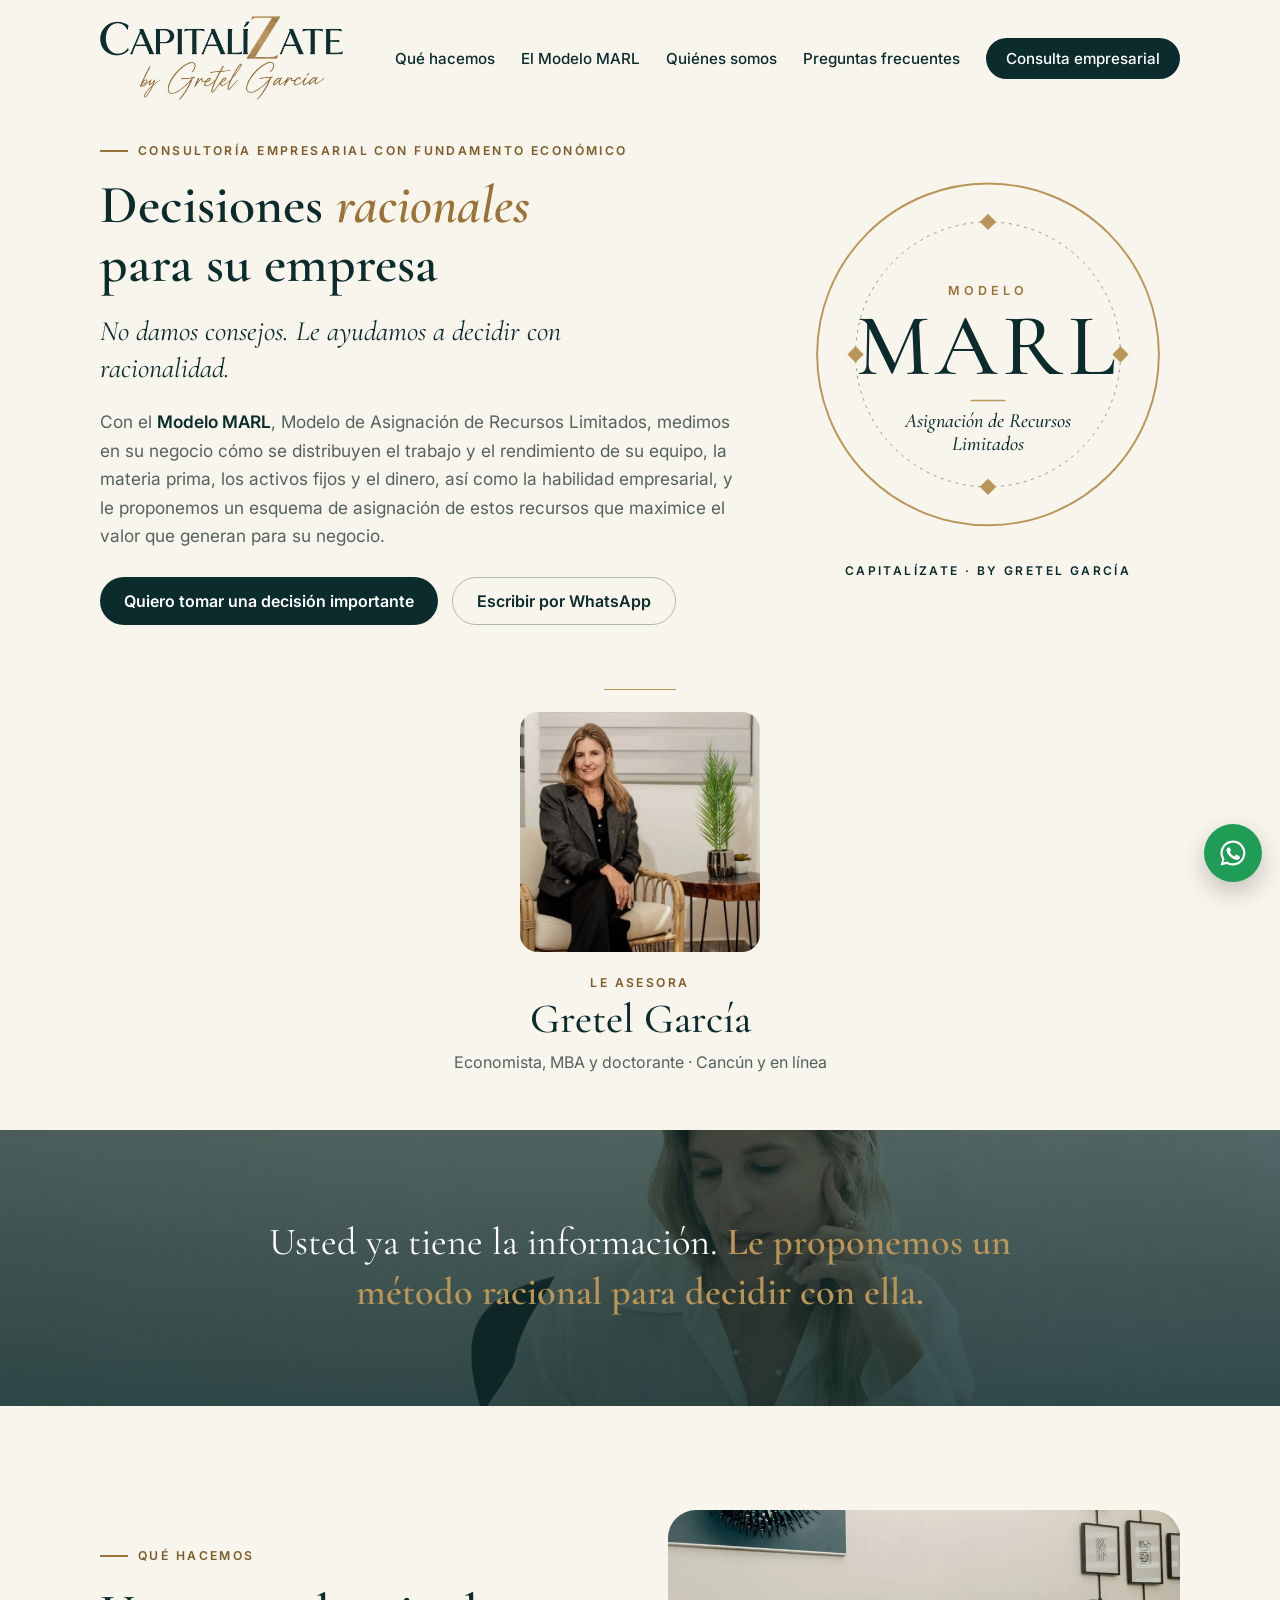
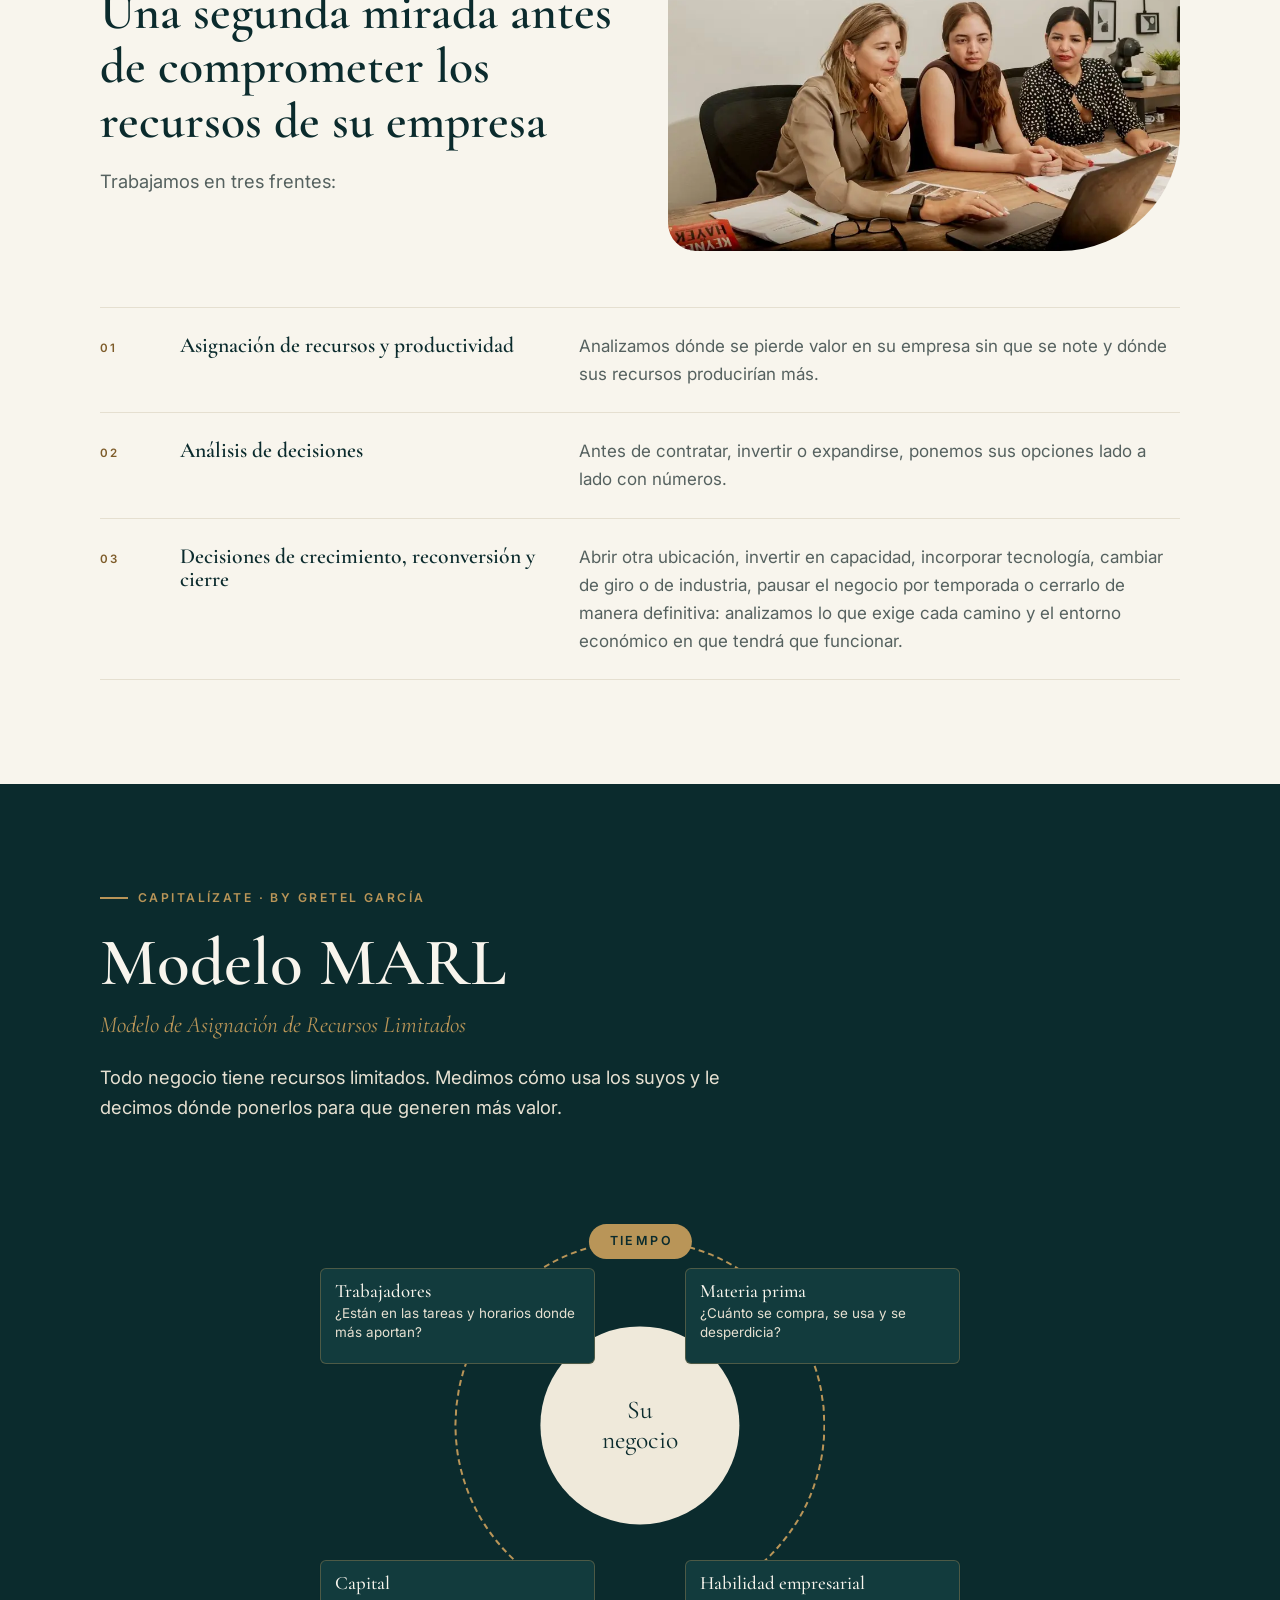
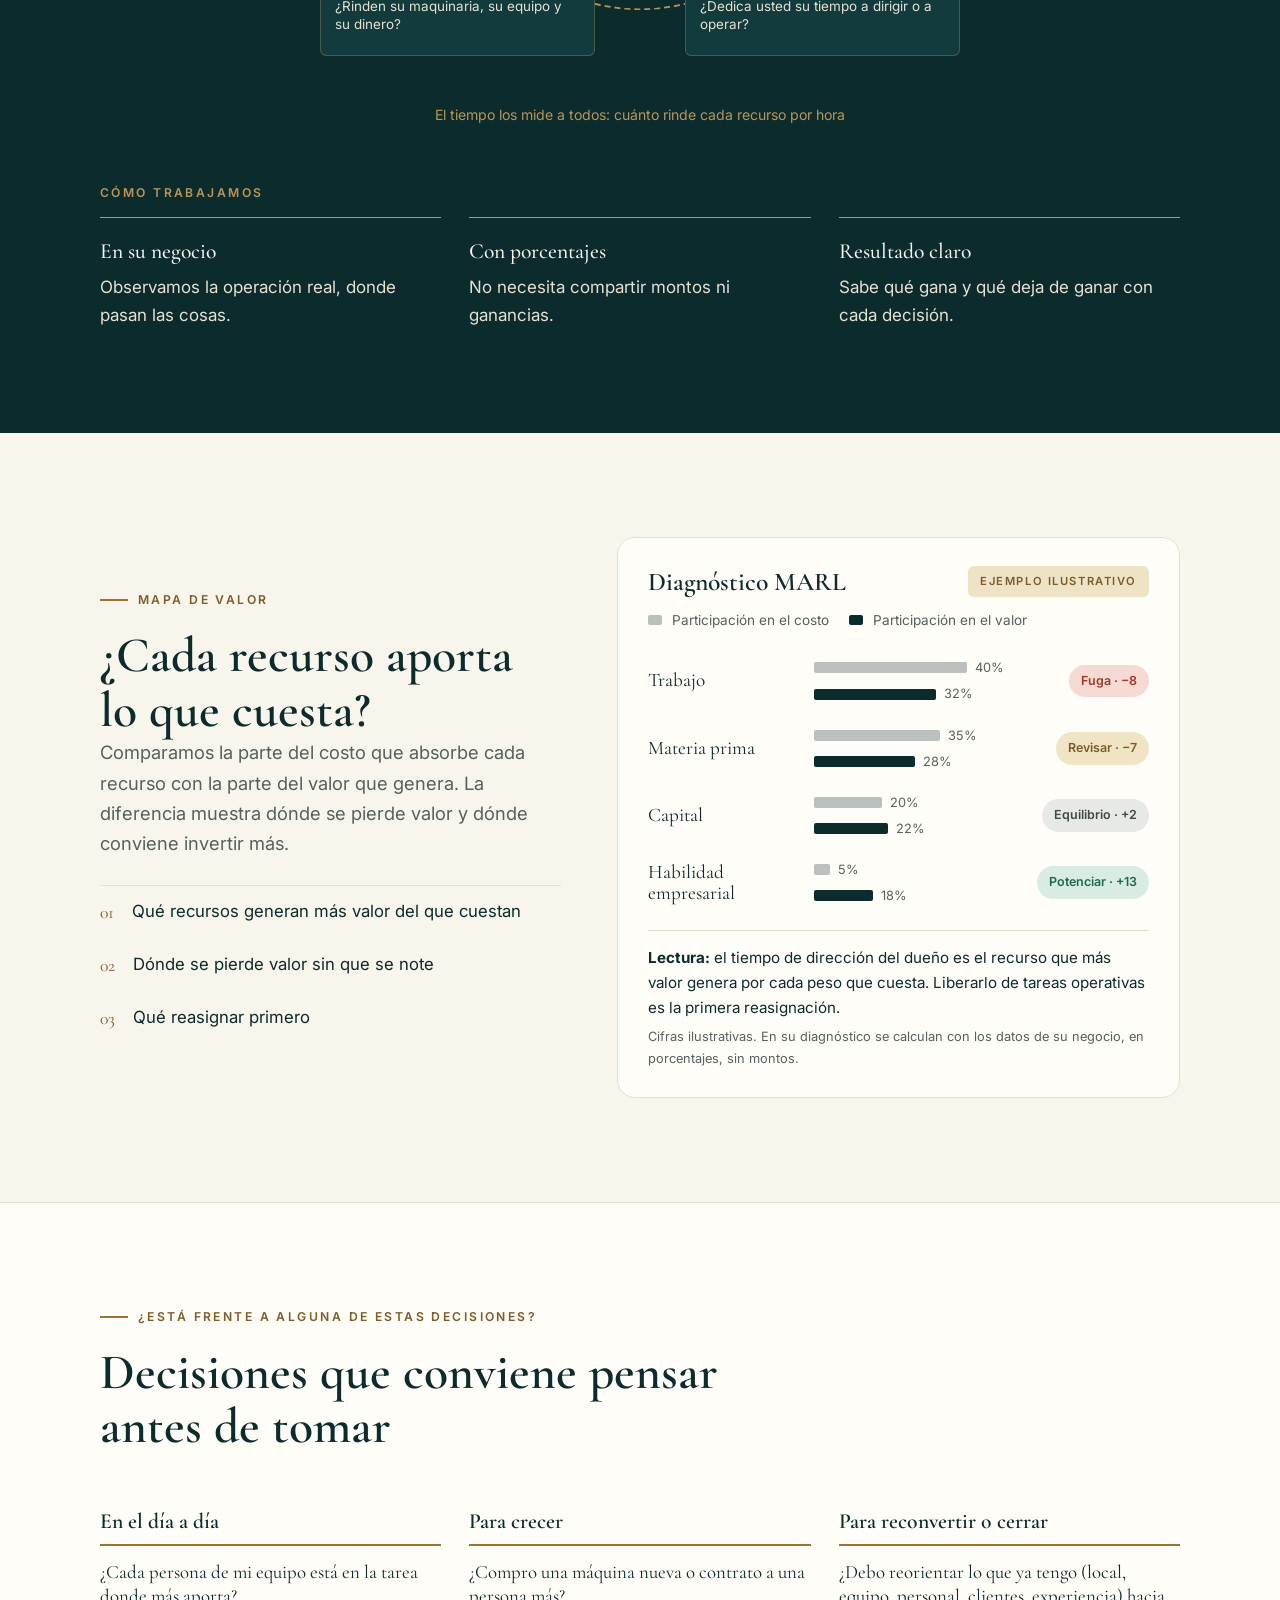
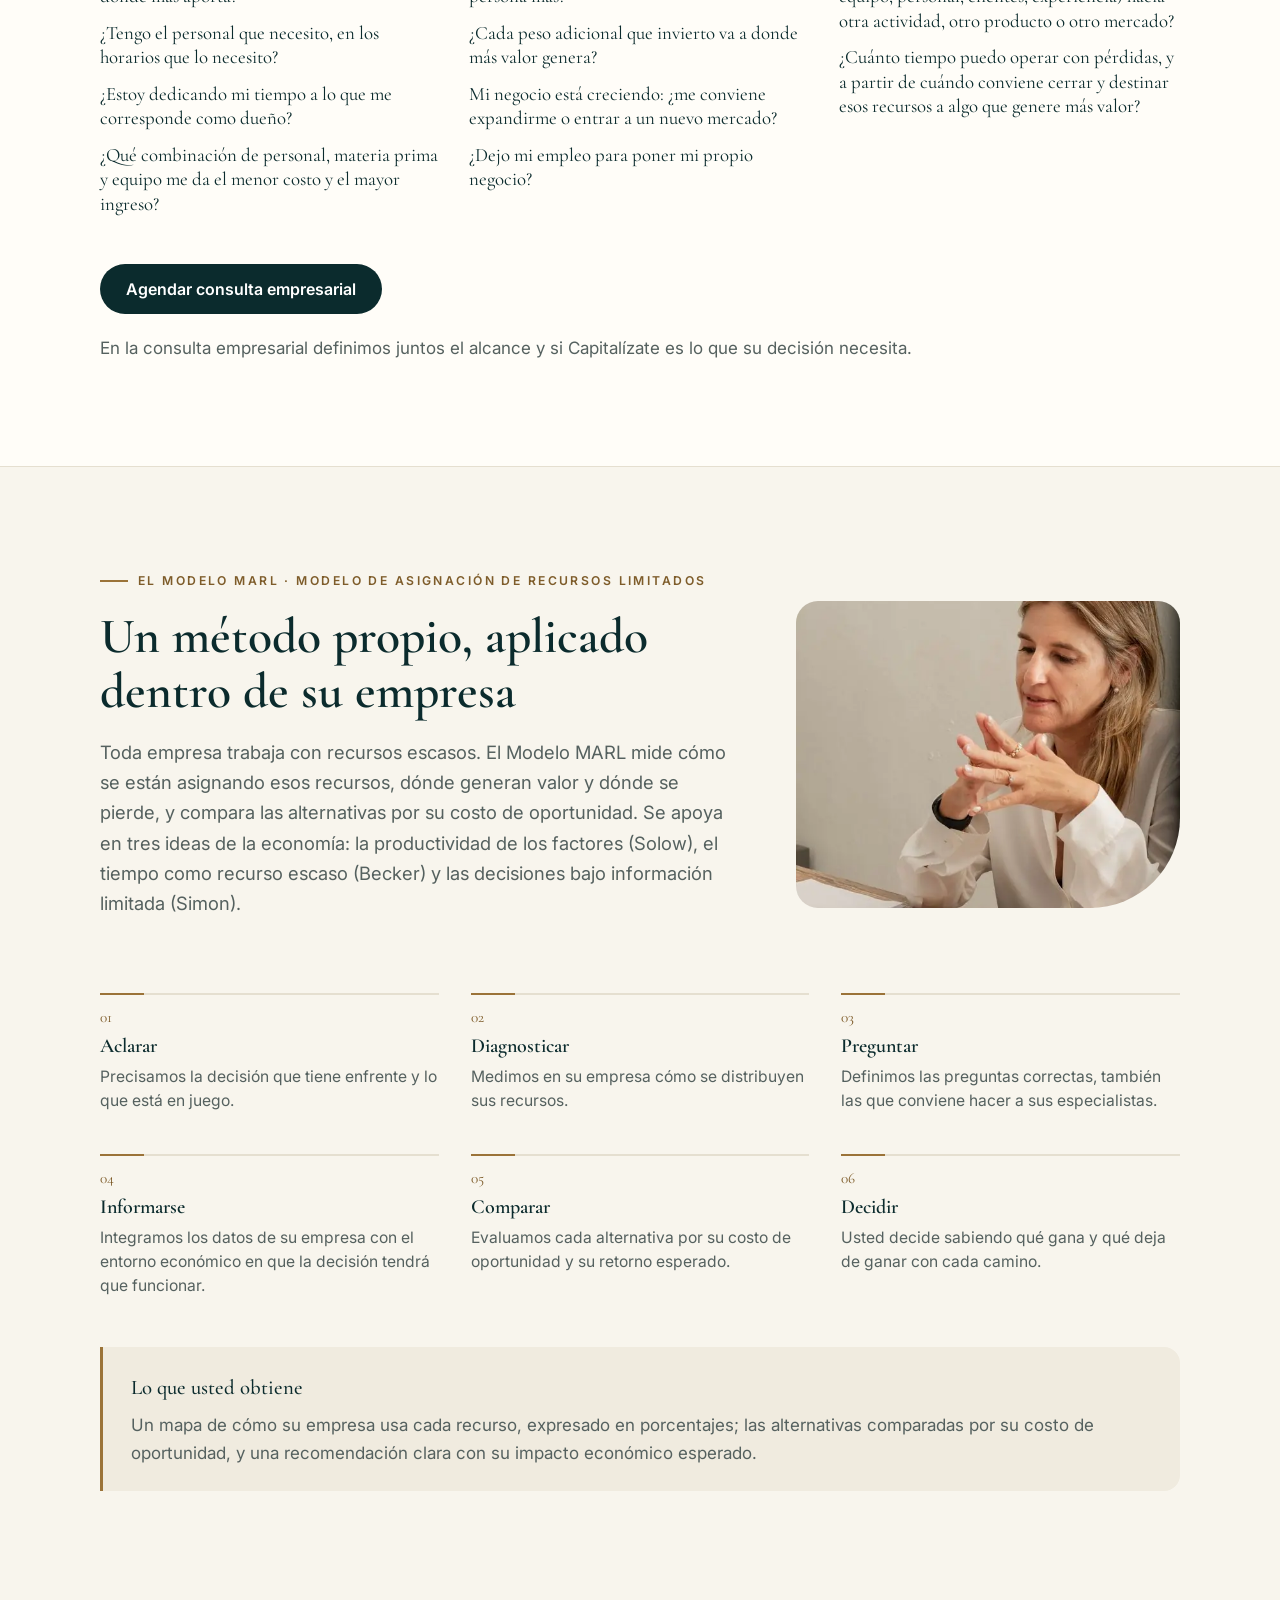
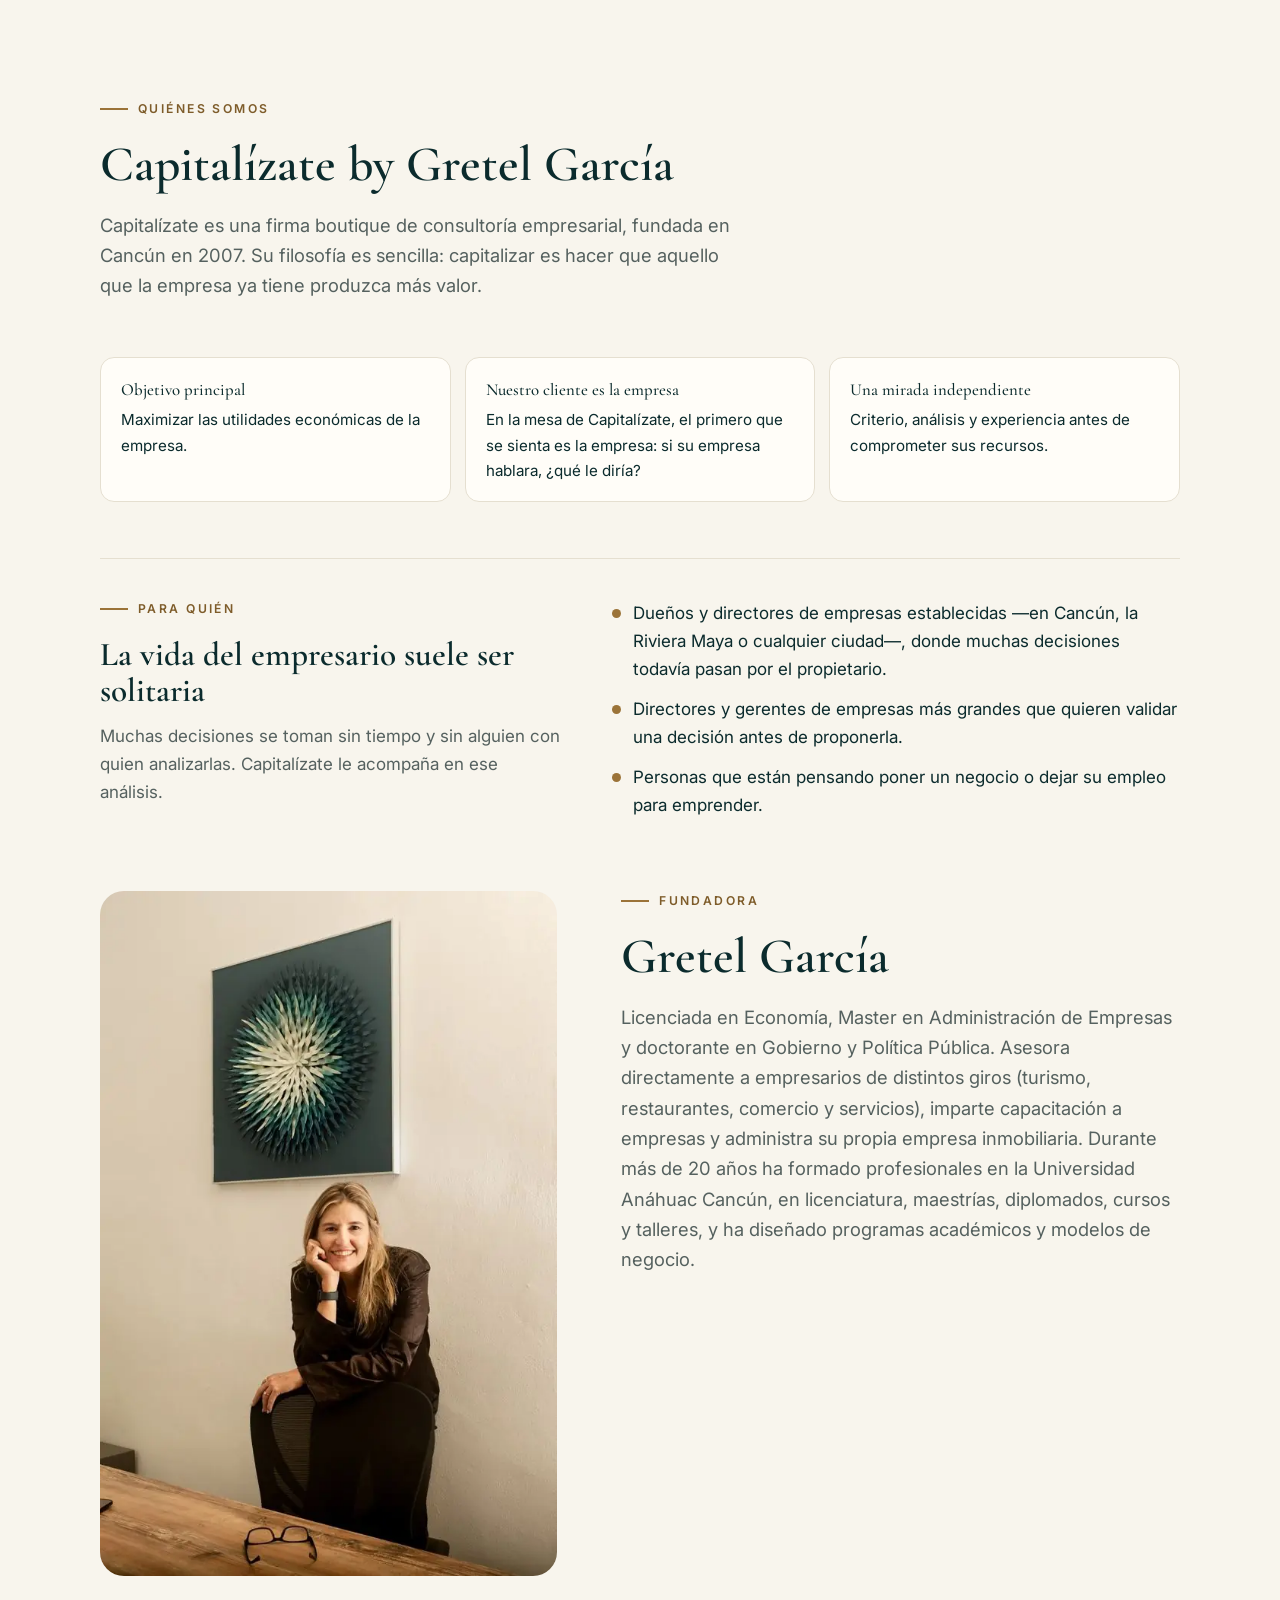
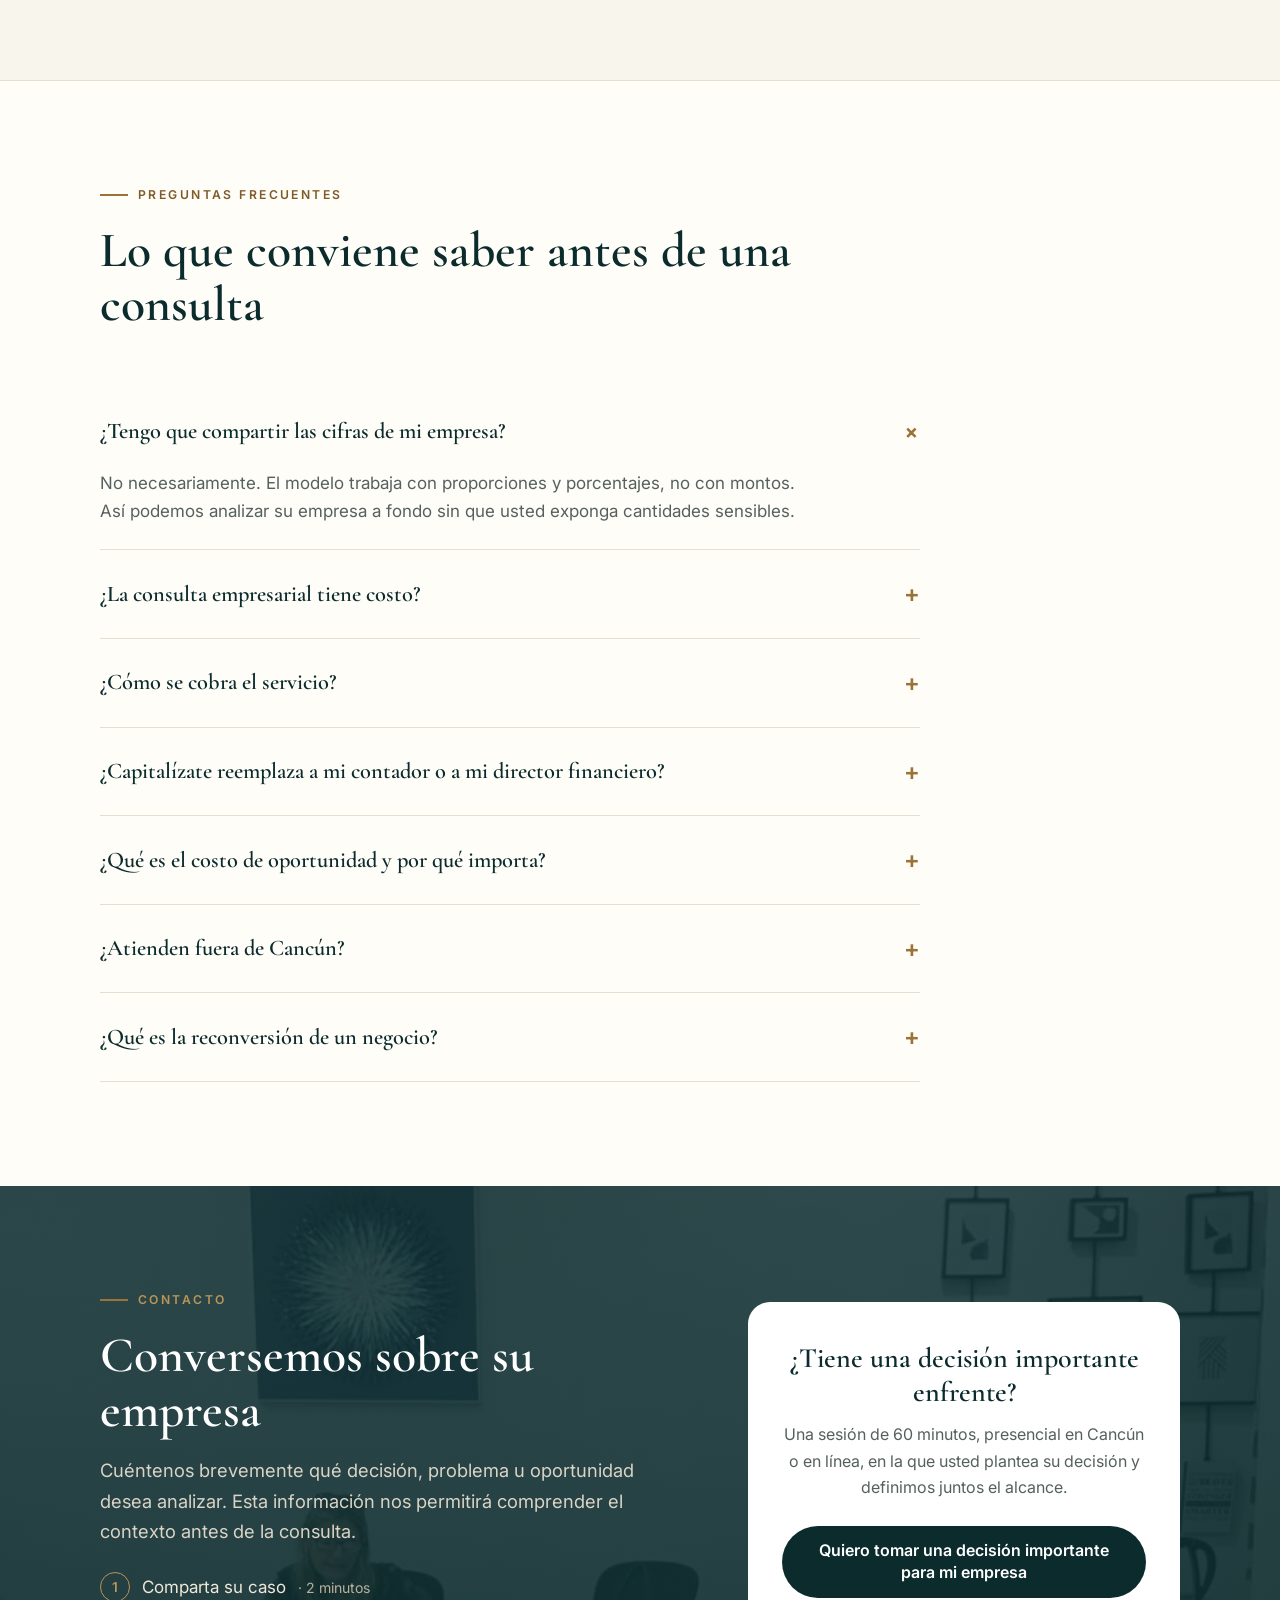
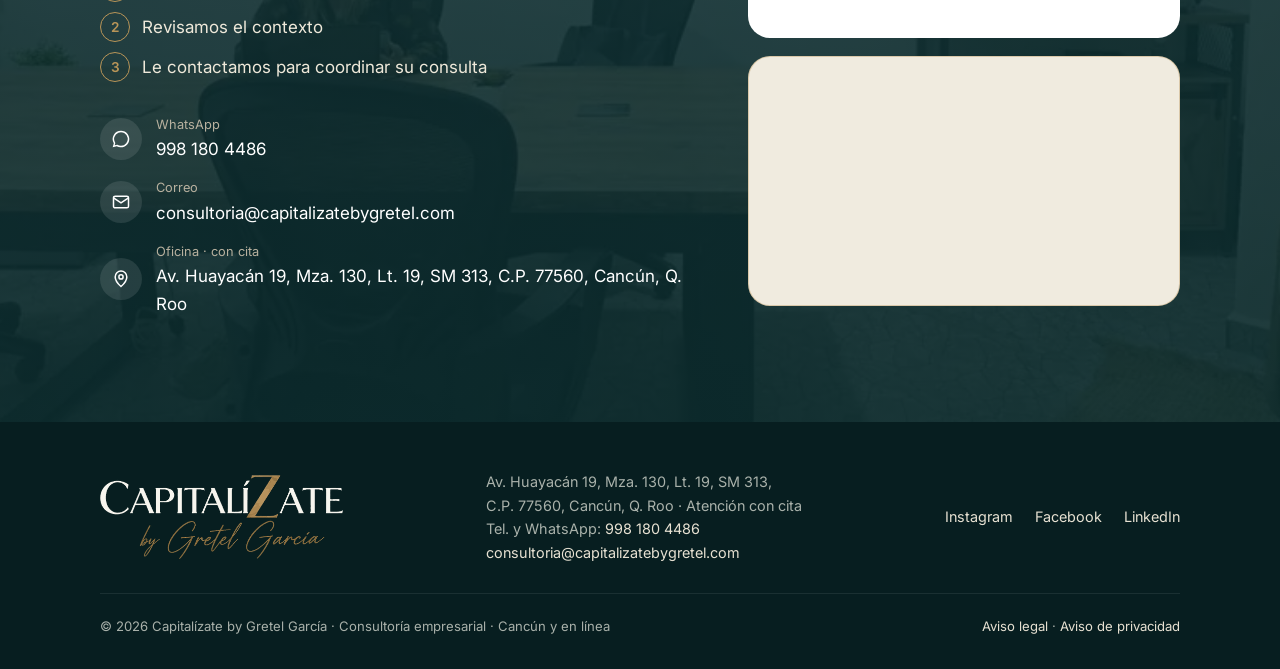
==== commit 43ee9c56: "Unir Quienes somos y Para quien" ====
--- a/index.html
+++ b/index.html
@@ -97,7 +97,7 @@
 }
 </script>
 
-<link rel="stylesheet" href="assets/estilos.css?v=30">
+<link rel="stylesheet" href="assets/estilos.css?v=31">
 </head>
 <body>
 <!-- Google Tag Manager (noscript) -->
@@ -275,37 +275,30 @@
     </div>
   </section>
 
-  <!-- PARA QUIÉN -->
-  <section class="forwhom" aria-labelledby="fw-title">
-    <div class="wrap fw-grid">
-      <figure class="fw-photo"><picture><source type="image/webp" srcset="assets/fotos/escritorio-sonrisa-laptop-900.webp 900w, assets/fotos/escritorio-sonrisa-laptop.webp 1800w" sizes="(max-width: 920px) 100vw, 45vw"><img src="assets/fotos/escritorio-sonrisa-laptop.jpg" srcset="assets/fotos/escritorio-sonrisa-laptop-900.jpg 900w, assets/fotos/escritorio-sonrisa-laptop.jpg 1800w" sizes="(max-width: 920px) 100vw, 45vw" width="1800" height="1202" alt="Gretel García trabajando en su laptop en la oficina de Capitalízate" loading="lazy"></picture></figure>
-      <div>
-        <p class="eyebrow">Para quién</p>
-        <h2 id="fw-title">La vida del empresario suele ser solitaria</h2>
-        <p class="lead" style="margin:18px 0 26px">Muchas decisiones se toman sin tiempo y sin alguien con quien analizarlas. Capitalízate le acompaña en ese análisis.</p>
+  <!-- QUIÉNES SOMOS Y PARA QUIÉN -->
+  <section class="about" id="quienes-somos">
+    <div class="wrap">
+      <div class="section-head firm-head">
+        <p class="eyebrow">Quiénes somos</p>
+        <h2>Capitalízate by Gretel García</h2>
+        <p class="lead">Capitalízate es una firma boutique de consultoría empresarial, fundada en Cancún en 2007. Su filosofía es sencilla: capitalizar es hacer que aquello que la empresa ya tiene produzca más valor.</p>
+      </div>
+      <ul class="firm-points">
+        <li><b>Objetivo principal</b>Maximizar las utilidades económicas de la empresa.</li>
+        <li><b>Nuestro cliente es la empresa</b>En la mesa de Capitalízate, el primero que se sienta es la empresa: si su empresa hablara, ¿qué le diría?</li>
+        <li><b>Una mirada independiente</b>Criterio, análisis y experiencia antes de comprometer sus recursos.</li>
+      </ul>
+      <div class="fw-merge">
+        <div>
+          <p class="eyebrow">Para quién</p>
+          <h3>La vida del empresario suele ser solitaria</h3>
+          <p>Muchas decisiones se toman sin tiempo y sin alguien con quien analizarlas. Capitalízate le acompaña en ese análisis.</p>
+        </div>
         <ul class="checks">
           <li>Dueños y directores de empresas establecidas —en Cancún, la Riviera Maya o cualquier ciudad—, donde muchas decisiones todavía pasan por el propietario.</li>
           <li>Directores y gerentes de empresas más grandes que quieren validar una decisión antes de proponerla.</li>
           <li>Personas que están pensando poner un negocio o dejar su empleo para emprender.</li>
         </ul>
-      </div>
-    </div>
-    <div class="wrap">
-      <ul class="firm-points">
-        <li><b>Objetivo principal</b>Maximizar las utilidades económicas de la empresa.</li>
-        <li><b>Nuestro cliente es la empresa</b>En la mesa de Capitalízate, el primero que se sienta es la empresa: si su empresa hablara, ¿qué le diría?</li>
-        <li><b>Una mirada independiente</b>Criterio, análisis y experiencia antes de comprometer sus recursos.</li>
-      </ul>
-    </div>
-  </section>
-
-  <!-- QUIÉNES SOMOS -->
-  <section class="about" id="quienes-somos">
-    <div class="wrap">
-      <div class="section-head firm-head">
-        <p class="eyebrow">Quiénes somos</p>
-        <h2>Capitalízate by Gretel García</h2>
-        <p class="lead">Capitalízate es una firma boutique de consultoría empresarial, fundada en Cancún en 2007. Su filosofía es sencilla: capitalizar es hacer que aquello que la empresa ya tiene produzca más valor.</p>
       </div>
     </div>
     <div class="wrap about-grid" id="gretel">
--- a/assets/estilos.css
+++ b/assets/estilos.css
@@ -540,3 +540,10 @@
 .q-block li{font-family:var(--serif);font-size:1.18rem;line-height:1.3;color:var(--ink)}
 @media (max-width:920px){.q-blocks{grid-template-columns:1fr;gap:32px}}
 .forwhom .firm-points{margin-top:48px}
+
+/* v31: Quiénes somos y Para quién en una sola sección */
+.about .firm-points{margin-top:0}
+.fw-merge{display:grid;grid-template-columns:.9fr 1.1fr;gap:48px;align-items:start;margin:56px 0 72px;padding-top:40px;border-top:1px solid var(--line)}
+.fw-merge h3{font-size:clamp(1.6rem,2.6vw,2.1rem);margin:0 0 12px}
+.fw-merge p:not(.eyebrow){color:var(--muted);margin:0}
+@media (max-width:920px){.fw-merge{grid-template-columns:1fr;gap:20px;margin:40px 0 56px}}
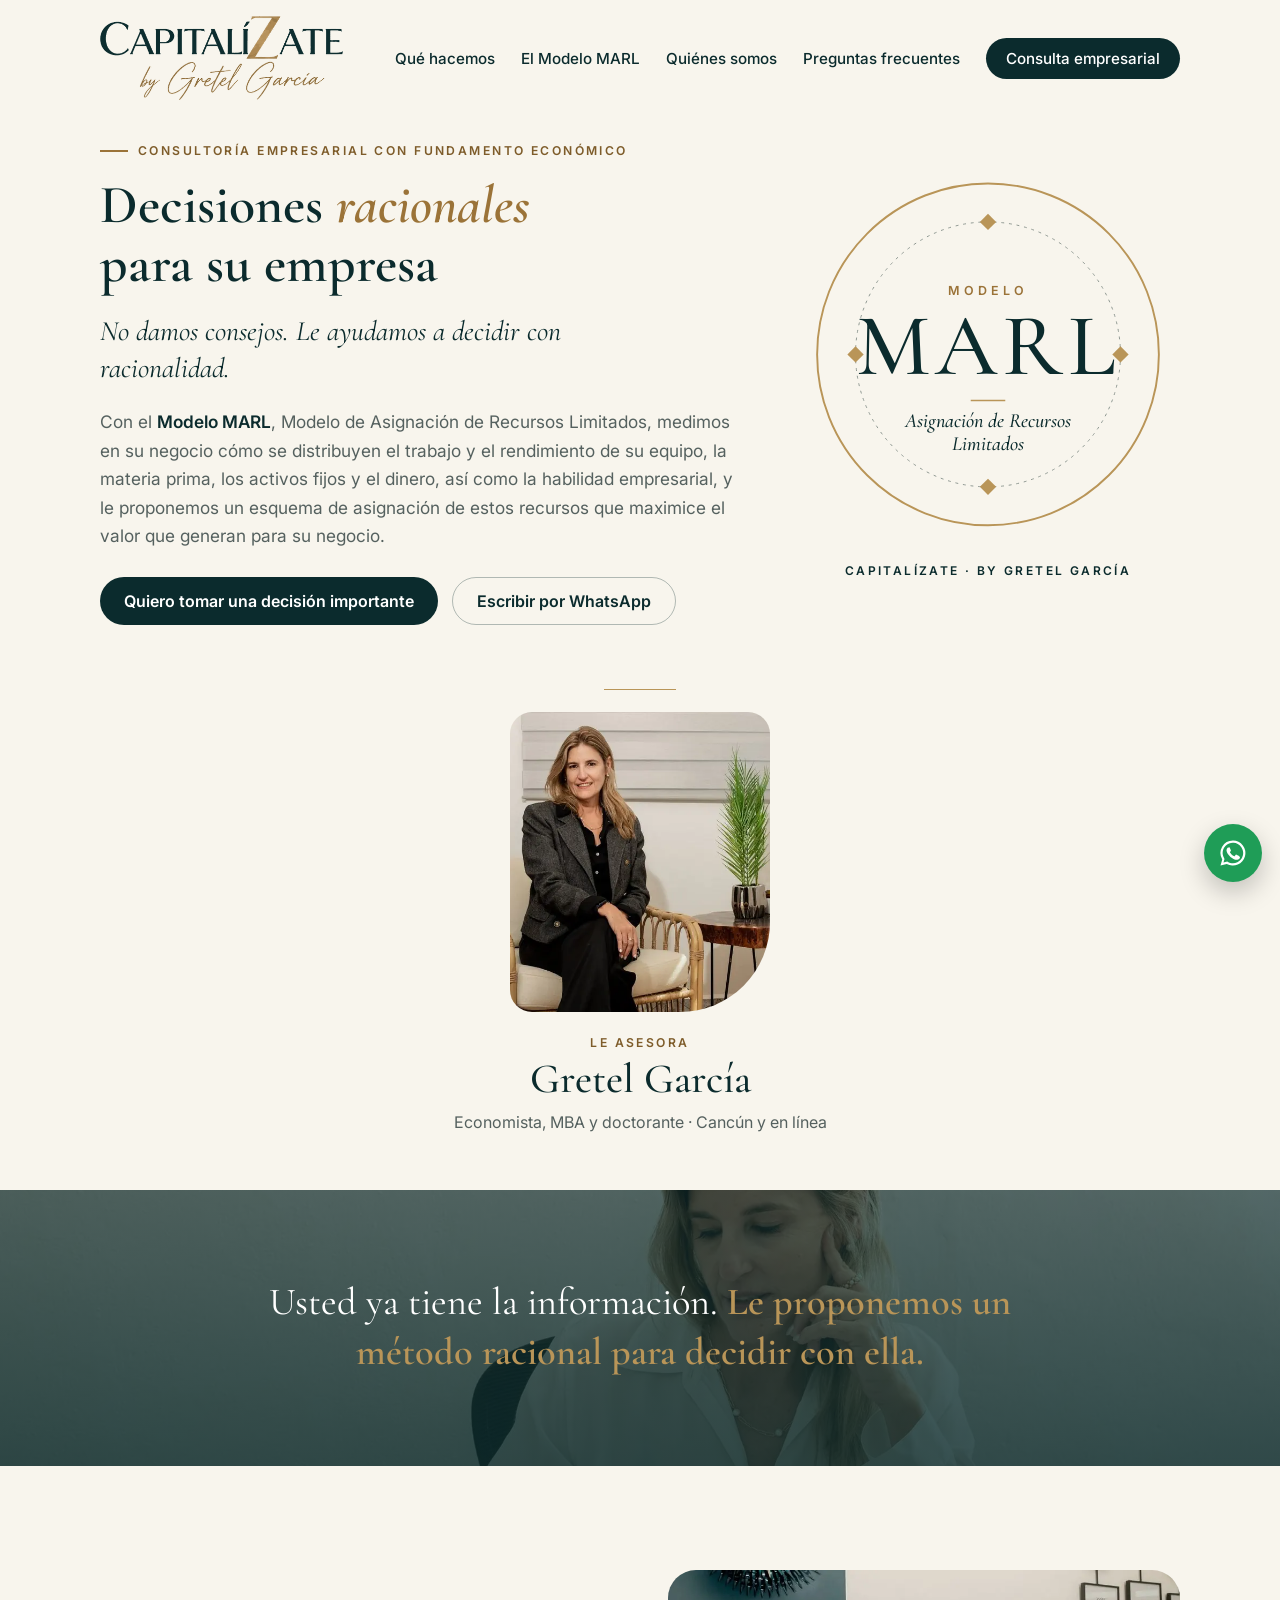
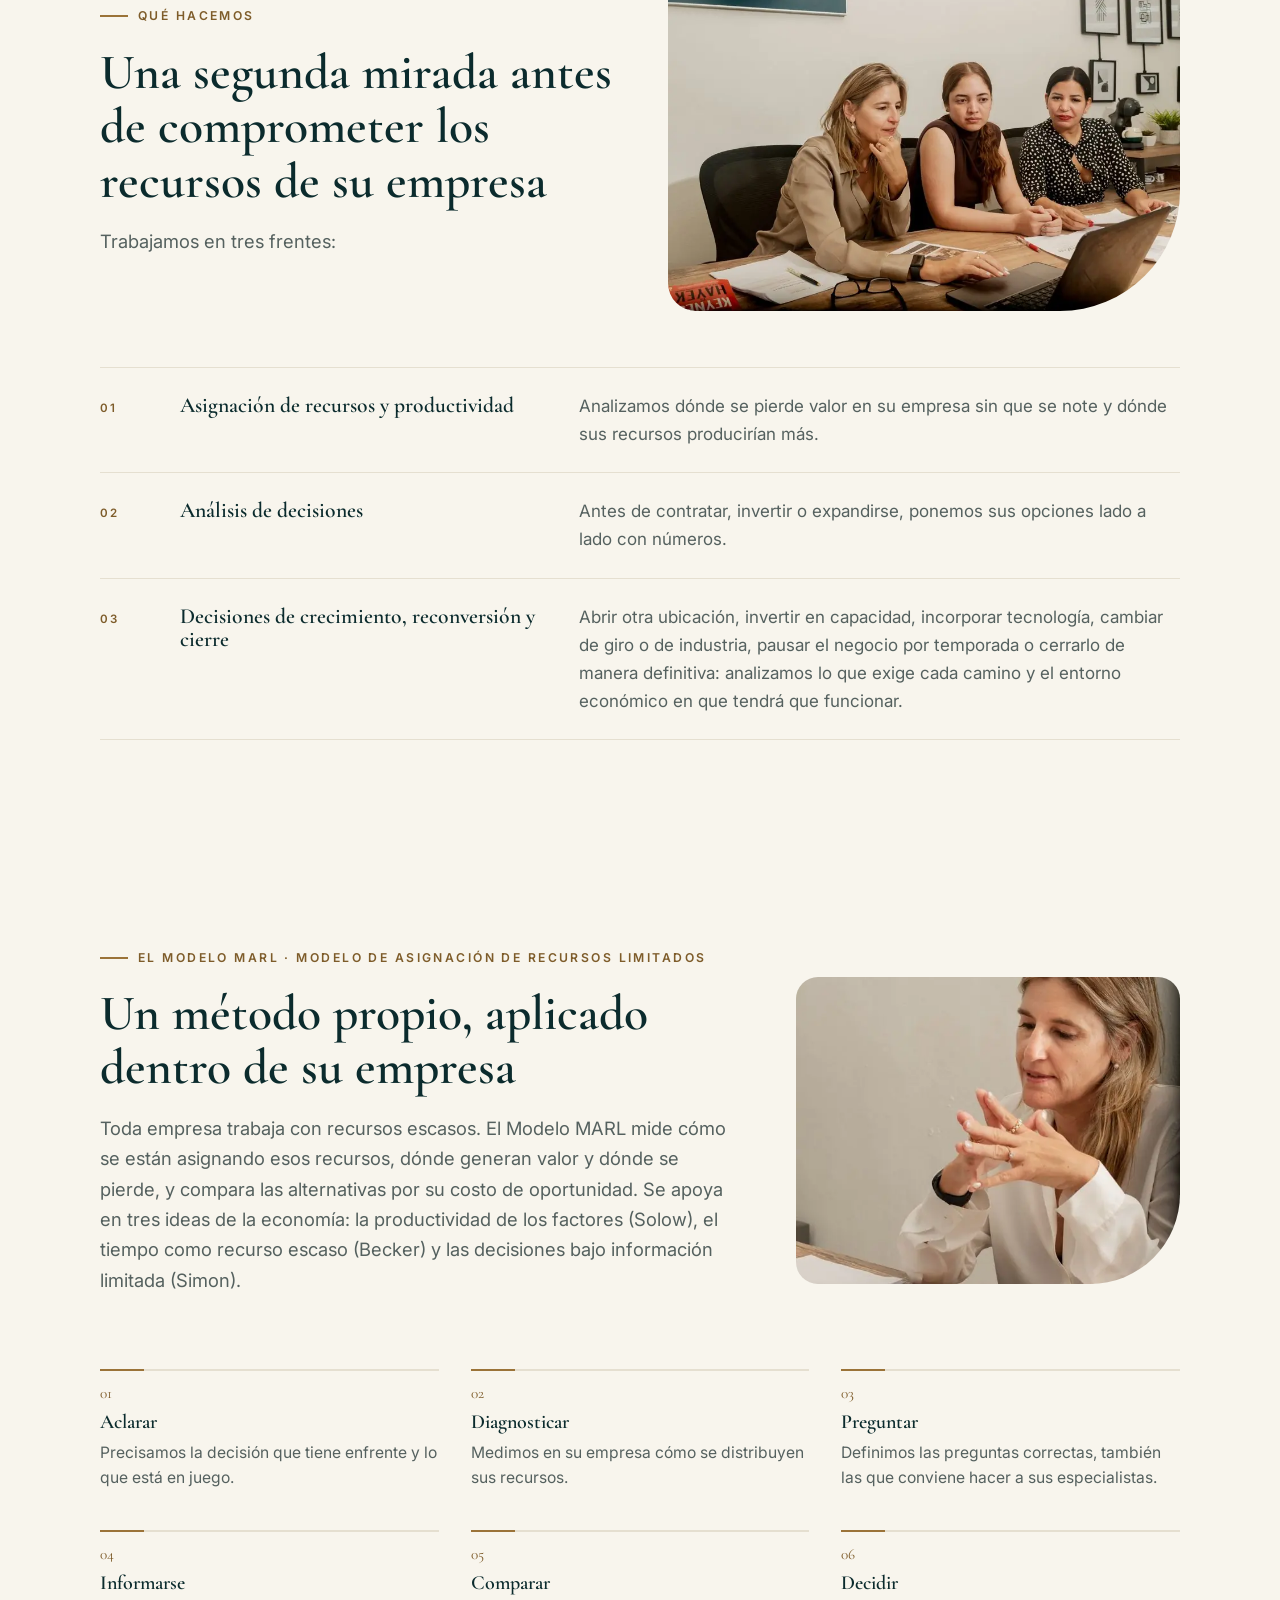
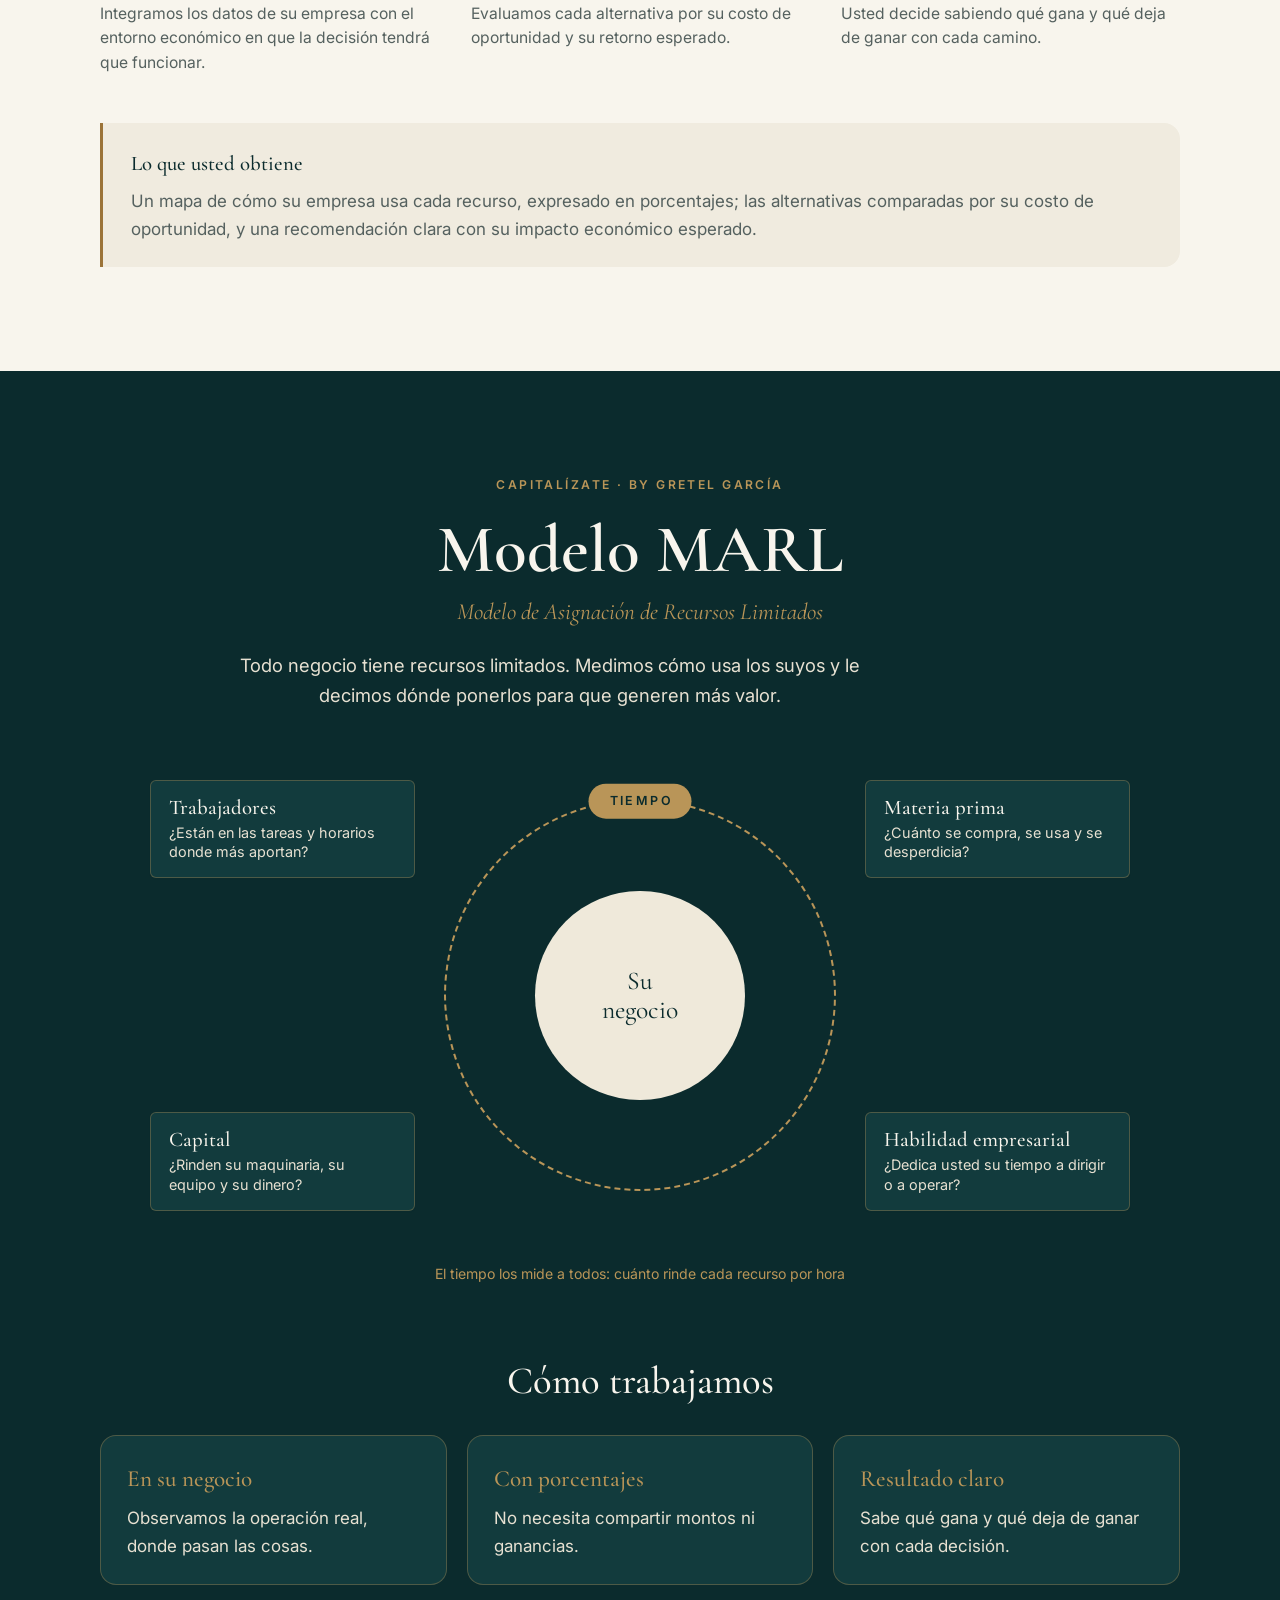
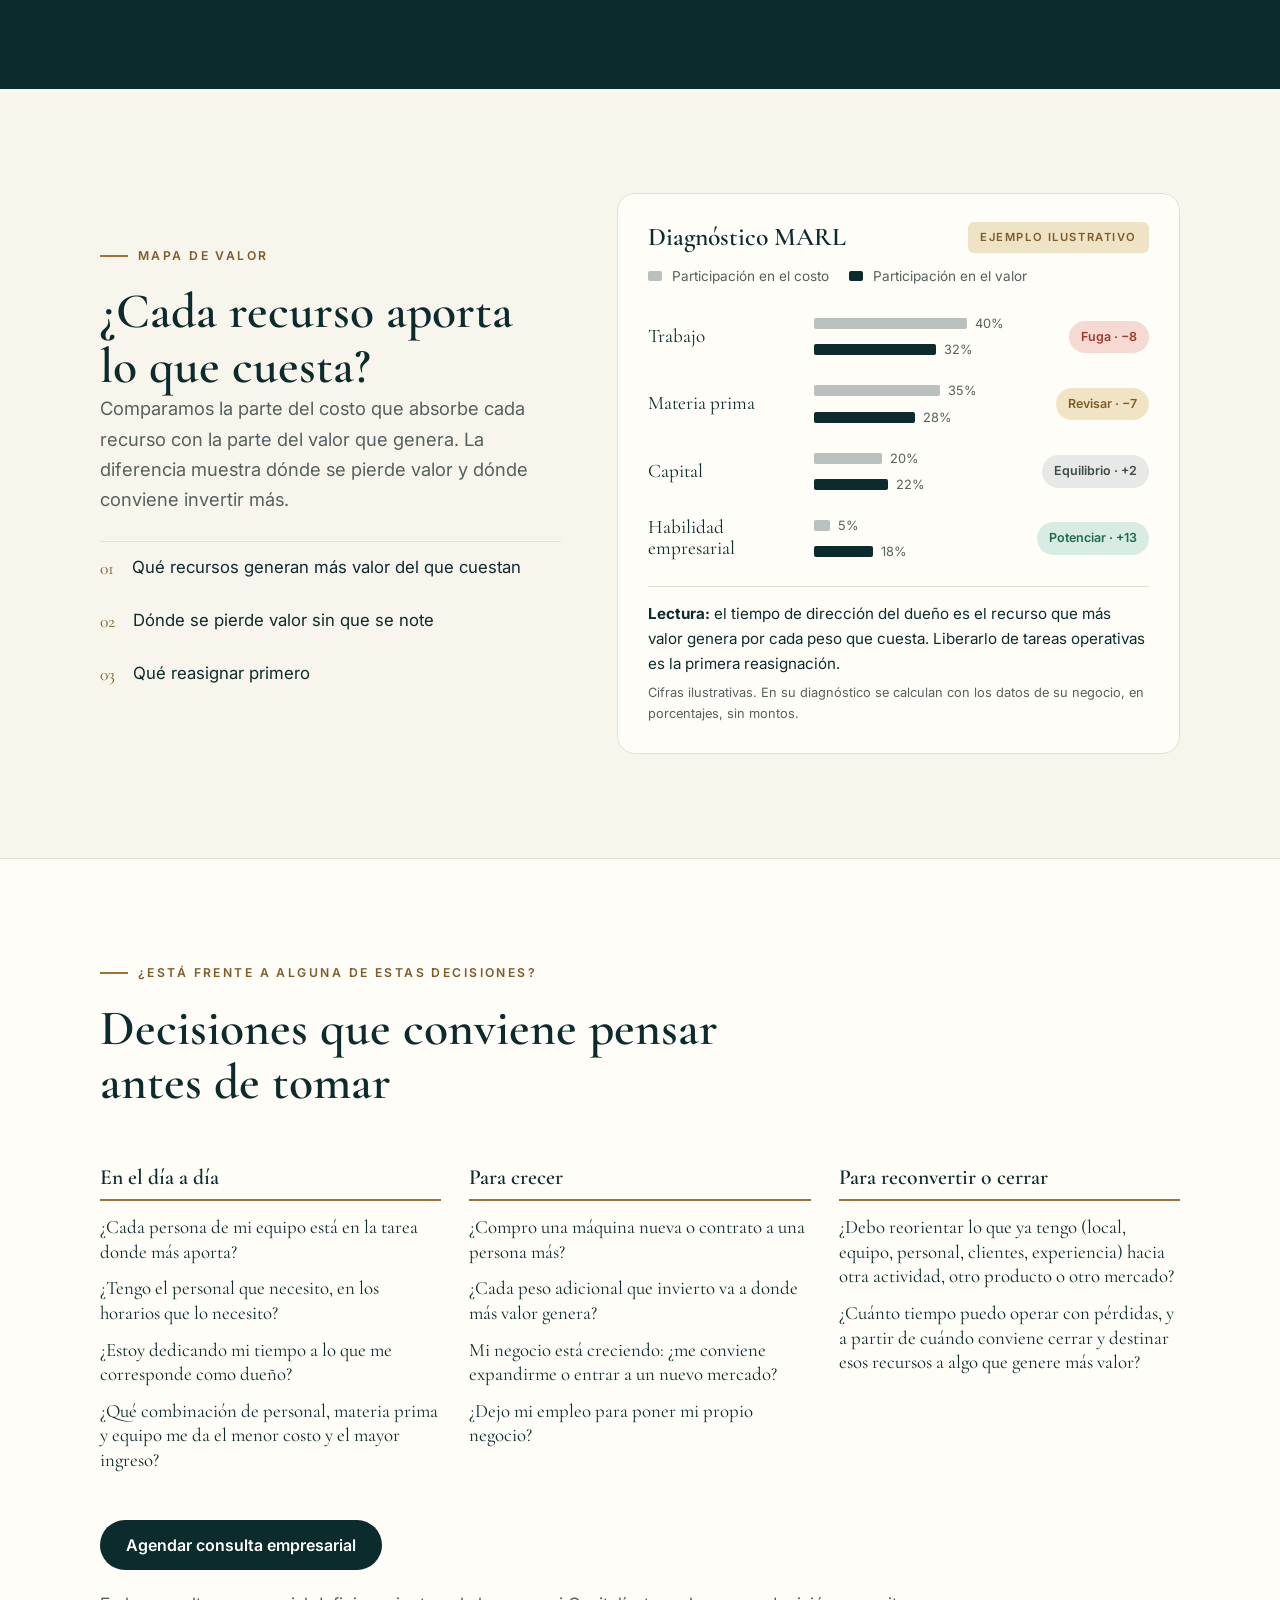
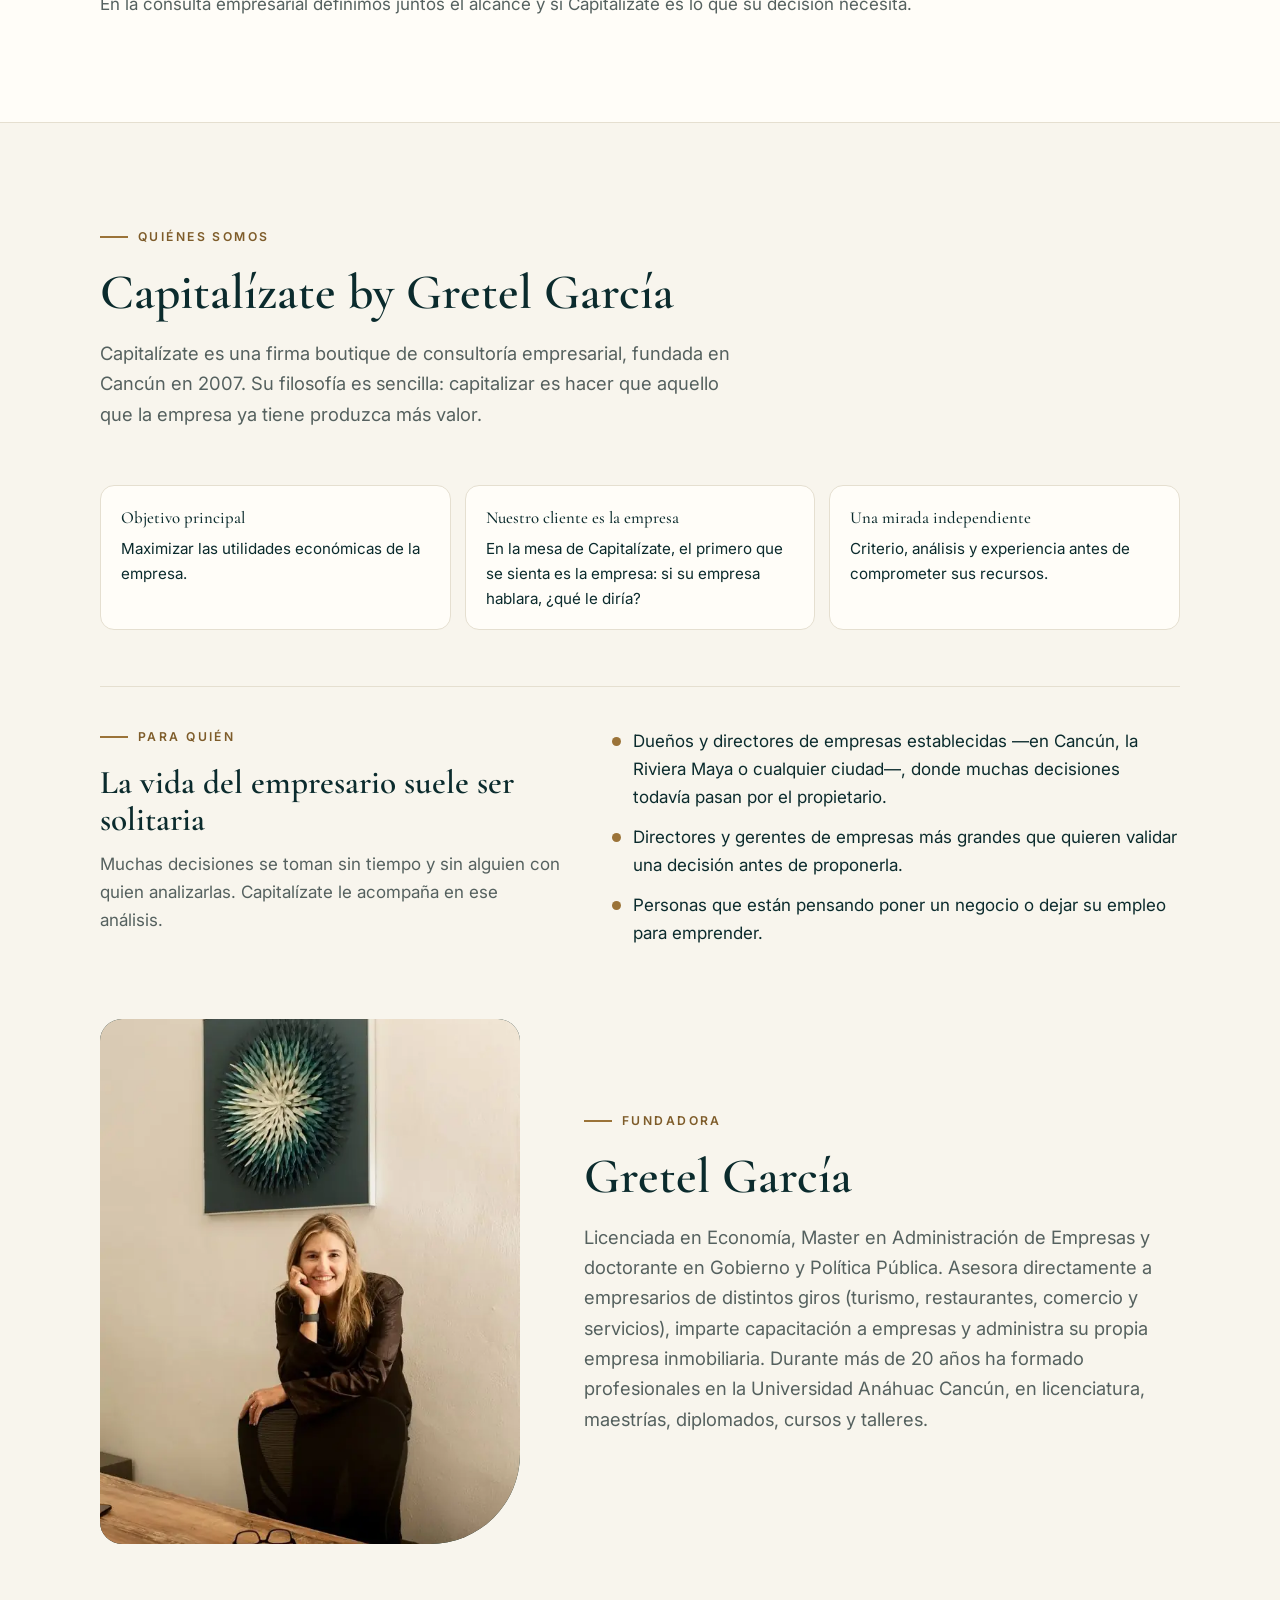
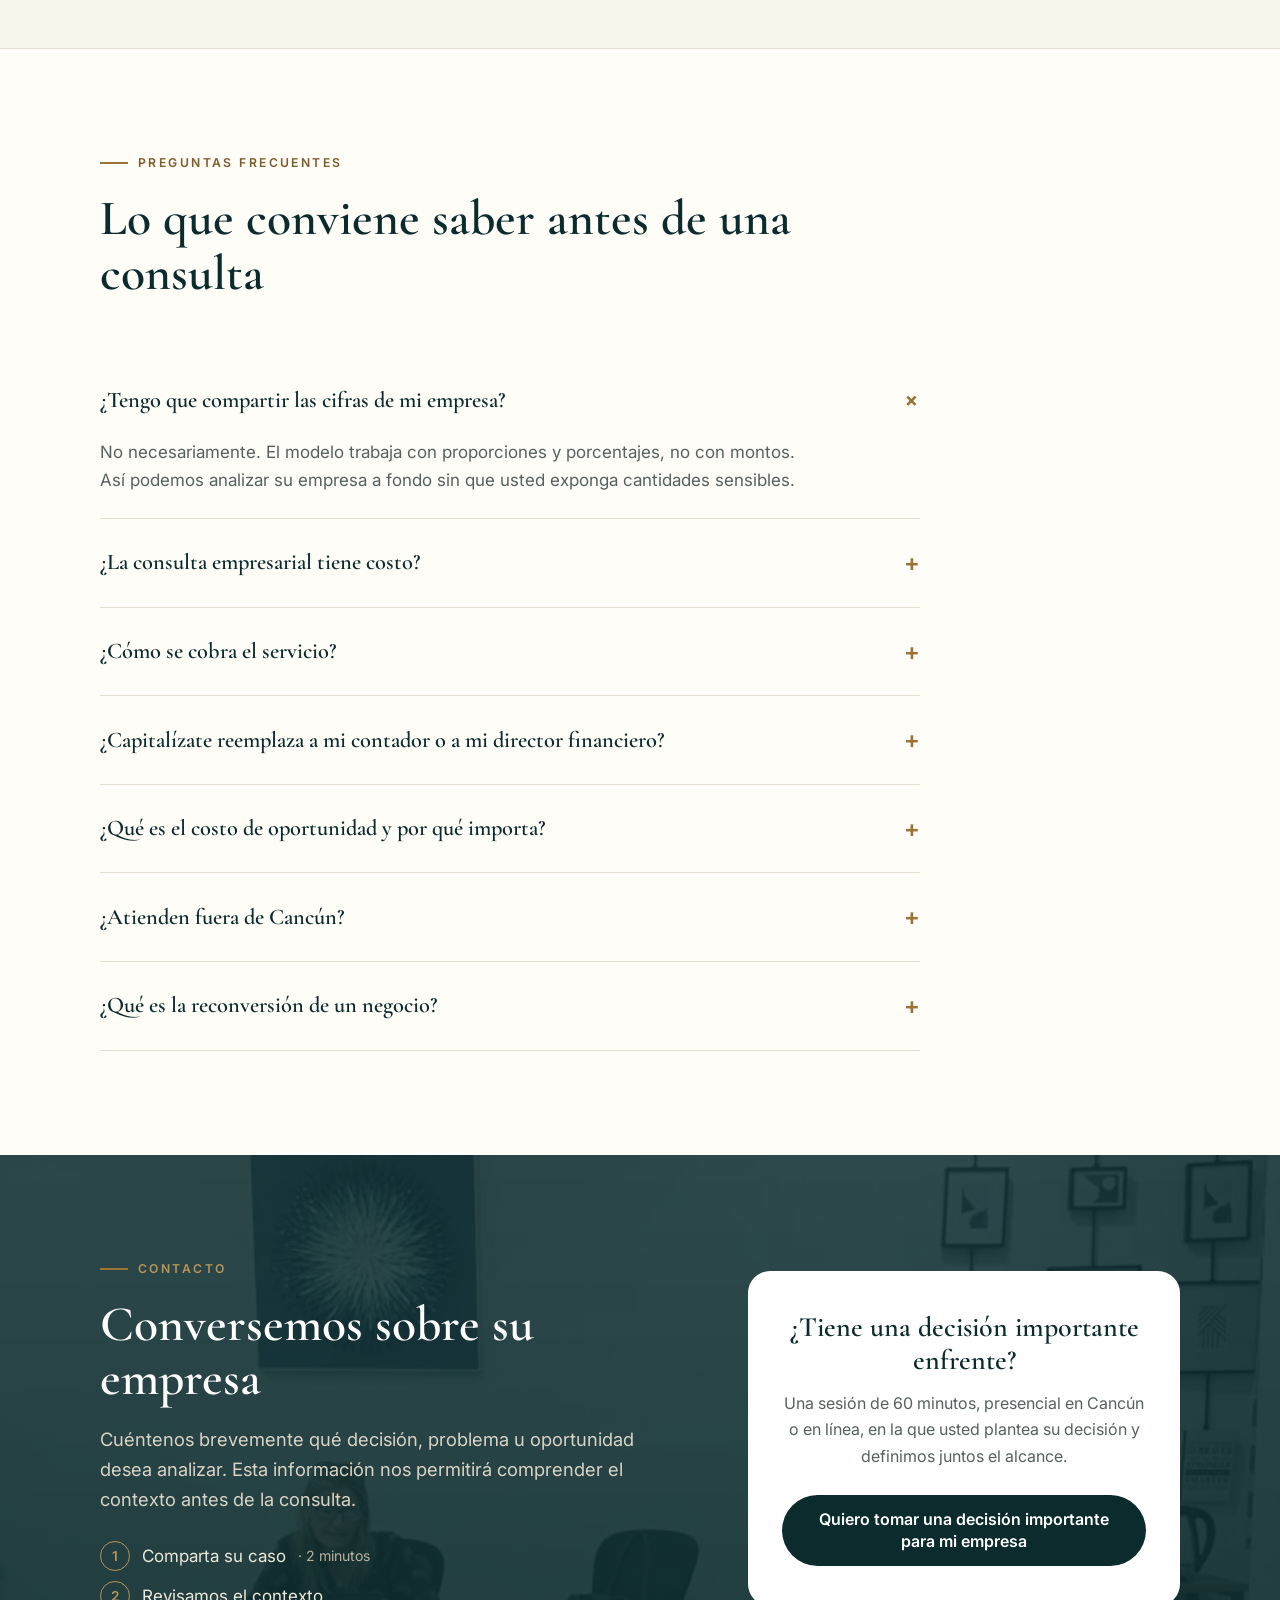
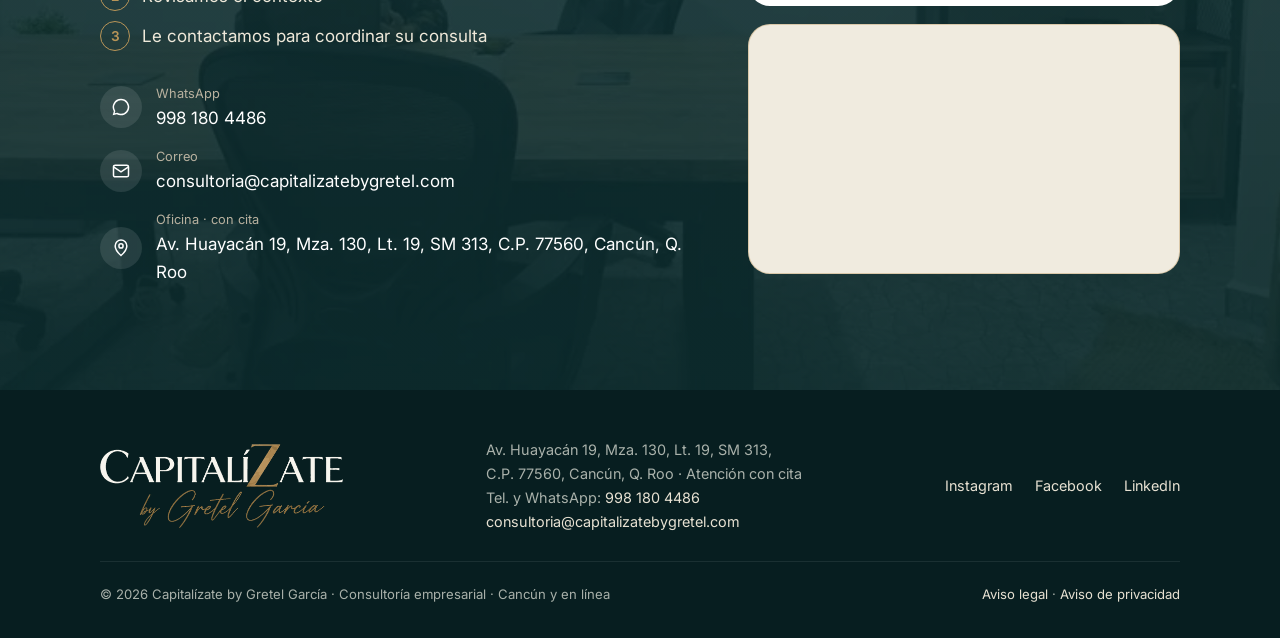
==== commit 0291d486: "Metodo antes del Modelo MARL, bio mas corta" ====
--- a/index.html
+++ b/index.html
@@ -97,7 +97,7 @@
 }
 </script>
 
-<link rel="stylesheet" href="assets/estilos.css?v=31">
+<link rel="stylesheet" href="assets/estilos.css?v=32">
 </head>
 <body>
 <!-- Google Tag Manager (noscript) -->
@@ -177,6 +177,31 @@
     </div>
   </section>
 
+  <!-- EL MODELO MAR -->
+  <section id="modelo-mar">
+    <div class="wrap">
+      <div class="head-split marl-split">
+        <div class="section-head">
+          <p class="eyebrow">El Modelo MARL · Modelo de Asignación de Recursos Limitados</p>
+          <h2>Un método propio, aplicado dentro de su empresa</h2>
+          <p class="lead">Toda empresa trabaja con recursos escasos. El Modelo MARL mide cómo se están asignando esos recursos, dónde generan valor y dónde se pierde, y compara las alternativas por su costo de oportunidad. Se apoya en tres ideas de la economía: la productividad de los factores (Solow), el tiempo como recurso escaso (Becker) y las decisiones bajo información limitada (Simon).</p>
+        </div>
+        <figure class="how-photo"><picture><source type="image/webp" srcset="assets/fotos/retrato-manos-conversando-900.webp 600w, assets/fotos/retrato-manos-conversando.webp 1200w" sizes="(max-width: 920px) 100vw, 36vw"><img src="assets/fotos/retrato-manos-conversando.jpg" srcset="assets/fotos/retrato-manos-conversando-900.jpg 600w, assets/fotos/retrato-manos-conversando.jpg 1200w" sizes="(max-width: 920px) 100vw, 36vw" width="1201" height="1800" alt="Gretel García conversando con un cliente en su escritorio" loading="lazy"></picture></figure>
+      </div>
+      <div class="how-grid">
+        <ol class="steps">
+          <li><h3>Aclarar</h3><p>Precisamos la decisión que tiene enfrente y lo que está en juego.</p></li>
+          <li><h3>Diagnosticar</h3><p>Medimos en su empresa cómo se distribuyen sus recursos.</p></li>
+          <li><h3>Preguntar</h3><p>Definimos las preguntas correctas, también las que conviene hacer a sus especialistas.</p></li>
+          <li><h3>Informarse</h3><p>Integramos los datos de su empresa con el entorno económico en que la decisión tendrá que funcionar.</p></li>
+          <li><h3>Comparar</h3><p>Evaluamos cada alternativa por su costo de oportunidad y su retorno esperado.</p></li>
+          <li><h3>Decidir</h3><p>Usted decide sabiendo qué gana y qué deja de ganar con cada camino.</p></li>
+        </ol>
+      </div>
+      <div class="outcome"><strong>Lo que usted obtiene</strong><p>Un mapa de cómo su empresa usa cada recurso, expresado en porcentajes; las alternativas comparadas por su costo de oportunidad, y una recomendación clara con su impacto económico esperado.</p></div>
+    </div>
+  </section>
+
   <!-- MODELO MARL (BANDA) -->
   <section class="marl-band" id="mapa-de-valor" aria-labelledby="mb-title">
     <div class="wrap">
@@ -250,30 +275,6 @@
     </div>
   </section>
 
-  <!-- EL MODELO MAR -->
-  <section id="modelo-mar">
-    <div class="wrap">
-      <div class="head-split marl-split">
-        <div class="section-head">
-          <p class="eyebrow">El Modelo MARL · Modelo de Asignación de Recursos Limitados</p>
-          <h2>Un método propio, aplicado dentro de su empresa</h2>
-          <p class="lead">Toda empresa trabaja con recursos escasos. El Modelo MARL mide cómo se están asignando esos recursos, dónde generan valor y dónde se pierde, y compara las alternativas por su costo de oportunidad. Se apoya en tres ideas de la economía: la productividad de los factores (Solow), el tiempo como recurso escaso (Becker) y las decisiones bajo información limitada (Simon).</p>
-        </div>
-        <figure class="how-photo"><picture><source type="image/webp" srcset="assets/fotos/retrato-manos-conversando-900.webp 600w, assets/fotos/retrato-manos-conversando.webp 1200w" sizes="(max-width: 920px) 100vw, 36vw"><img src="assets/fotos/retrato-manos-conversando.jpg" srcset="assets/fotos/retrato-manos-conversando-900.jpg 600w, assets/fotos/retrato-manos-conversando.jpg 1200w" sizes="(max-width: 920px) 100vw, 36vw" width="1201" height="1800" alt="Gretel García conversando con un cliente en su escritorio" loading="lazy"></picture></figure>
-      </div>
-      <div class="how-grid">
-        <ol class="steps">
-          <li><h3>Aclarar</h3><p>Precisamos la decisión que tiene enfrente y lo que está en juego.</p></li>
-          <li><h3>Diagnosticar</h3><p>Medimos en su empresa cómo se distribuyen sus recursos.</p></li>
-          <li><h3>Preguntar</h3><p>Definimos las preguntas correctas, también las que conviene hacer a sus especialistas.</p></li>
-          <li><h3>Informarse</h3><p>Integramos los datos de su empresa con el entorno económico en que la decisión tendrá que funcionar.</p></li>
-          <li><h3>Comparar</h3><p>Evaluamos cada alternativa por su costo de oportunidad y su retorno esperado.</p></li>
-          <li><h3>Decidir</h3><p>Usted decide sabiendo qué gana y qué deja de ganar con cada camino.</p></li>
-        </ol>
-      </div>
-      <div class="outcome"><strong>Lo que usted obtiene</strong><p>Un mapa de cómo su empresa usa cada recurso, expresado en porcentajes; las alternativas comparadas por su costo de oportunidad, y una recomendación clara con su impacto económico esperado.</p></div>
-    </div>
-  </section>
 
   <!-- QUIÉNES SOMOS Y PARA QUIÉN -->
   <section class="about" id="quienes-somos">
@@ -306,7 +307,7 @@
       <div>
         <p class="eyebrow">Fundadora</p>
         <h2>Gretel García</h2>
-        <p class="lead" style="margin-top:18px">Licenciada en Economía, Master en Administración de Empresas y doctorante en Gobierno y Política Pública. Asesora directamente a empresarios de distintos giros (turismo, restaurantes, comercio y servicios), imparte capacitación a empresas y administra su propia empresa inmobiliaria. Durante más de 20 años ha formado profesionales en la Universidad Anáhuac Cancún, en licenciatura, maestrías, diplomados, cursos y talleres, y ha diseñado programas académicos y modelos de negocio.</p><!-- PENDIENTE: síntesis de Gretel -->
+        <p class="lead" style="margin-top:18px">Licenciada en Economía, Master en Administración de Empresas y doctorante en Gobierno y Política Pública. Asesora directamente a empresarios de distintos giros (turismo, restaurantes, comercio y servicios), imparte capacitación a empresas y administra su propia empresa inmobiliaria. Durante más de 20 años ha formado profesionales en la Universidad Anáhuac Cancún, en licenciatura, maestrías, diplomados, cursos y talleres.</p><!-- PENDIENTE: síntesis de Gretel -->
       </div>
     </div>
   </section>
--- a/assets/estilos.css
+++ b/assets/estilos.css
@@ -547,3 +547,32 @@
 .fw-merge h3{font-size:clamp(1.6rem,2.6vw,2.1rem);margin:0 0 12px}
 .fw-merge p:not(.eyebrow){color:var(--muted);margin:0}
 @media (max-width:920px){.fw-merge{grid-template-columns:1fr;gap:20px;margin:40px 0 56px}}
+
+/* v32: ajustes de Gretel (fotos, banda MARL, Cómo trabajamos) */
+.hero .hero-who img.hw-foto{width:260px;height:300px;border-radius:22px 22px 90px 22px;object-position:30% 40%}
+@media (max-width:760px){.hero .hero-who img.hw-foto{width:220px;height:254px;border-radius:20px 20px 70px 20px}}
+.mb-head{max-width:820px;margin:0 auto;text-align:center}
+.marl-band .mb-head .eyebrow{justify-content:center}
+.marl-band .mb-head .eyebrow::before{display:none}
+.mb-map{max-width:980px}
+.mb-map .hm-map{aspect-ratio:2/1}
+.mb-map .hm-ring{width:40%}
+.mb-map .hm-card{width:27%;min-height:0;padding:16px 18px;font-size:.9rem}
+.mb-map .hm-card b{font-size:1.3rem}
+.mb-map .hm-tl,.mb-map .hm-tr{top:6%}
+.mb-map .hm-bl,.mb-map .hm-br{bottom:6%;top:auto}
+.mb-map figcaption{margin-top:22px}
+@media (max-width:760px){
+  .mb-map .hm-map{aspect-ratio:auto;display:grid;grid-template-columns:1fr 1fr;gap:12px;position:static}
+  .mb-map .hm-ring{position:relative;left:auto;top:auto;transform:none;width:62%;grid-column:1/-1;justify-self:center;margin:18px 0 12px}
+  .mb-map .hm-card{position:static;width:auto}
+  .mb-map .hm-tl,.mb-map .hm-tr{order:-1}
+}
+.mb-how-title{margin:64px 0 22px;text-align:center;font-family:var(--serif);font-size:clamp(1.9rem,3vw,2.5rem);font-weight:500;letter-spacing:0;text-transform:none;color:#f8f5ed}
+.mb-how{gap:20px}
+.mb-how li{border-top:0;background:#123b3d;border:1px solid rgba(185,149,88,.35);border-radius:16px;padding:24px 26px;color:#e7e1d2}
+.mb-how b{color:var(--gold-warm);font-size:1.45rem;margin-bottom:6px}
+.about-grid{grid-template-columns:minmax(0,420px) minmax(0,1fr);align-items:center;justify-content:center}
+.about-grid .portrait{height:auto;min-height:0;aspect-ratio:4/5;border-radius:22px 22px 90px 22px;max-width:420px}
+.about-grid .portrait img{object-position:50% 70%}
+@media (max-width:920px){.about-grid{grid-template-columns:1fr}.about-grid .portrait{max-width:380px;border-radius:20px 20px 70px 20px}}
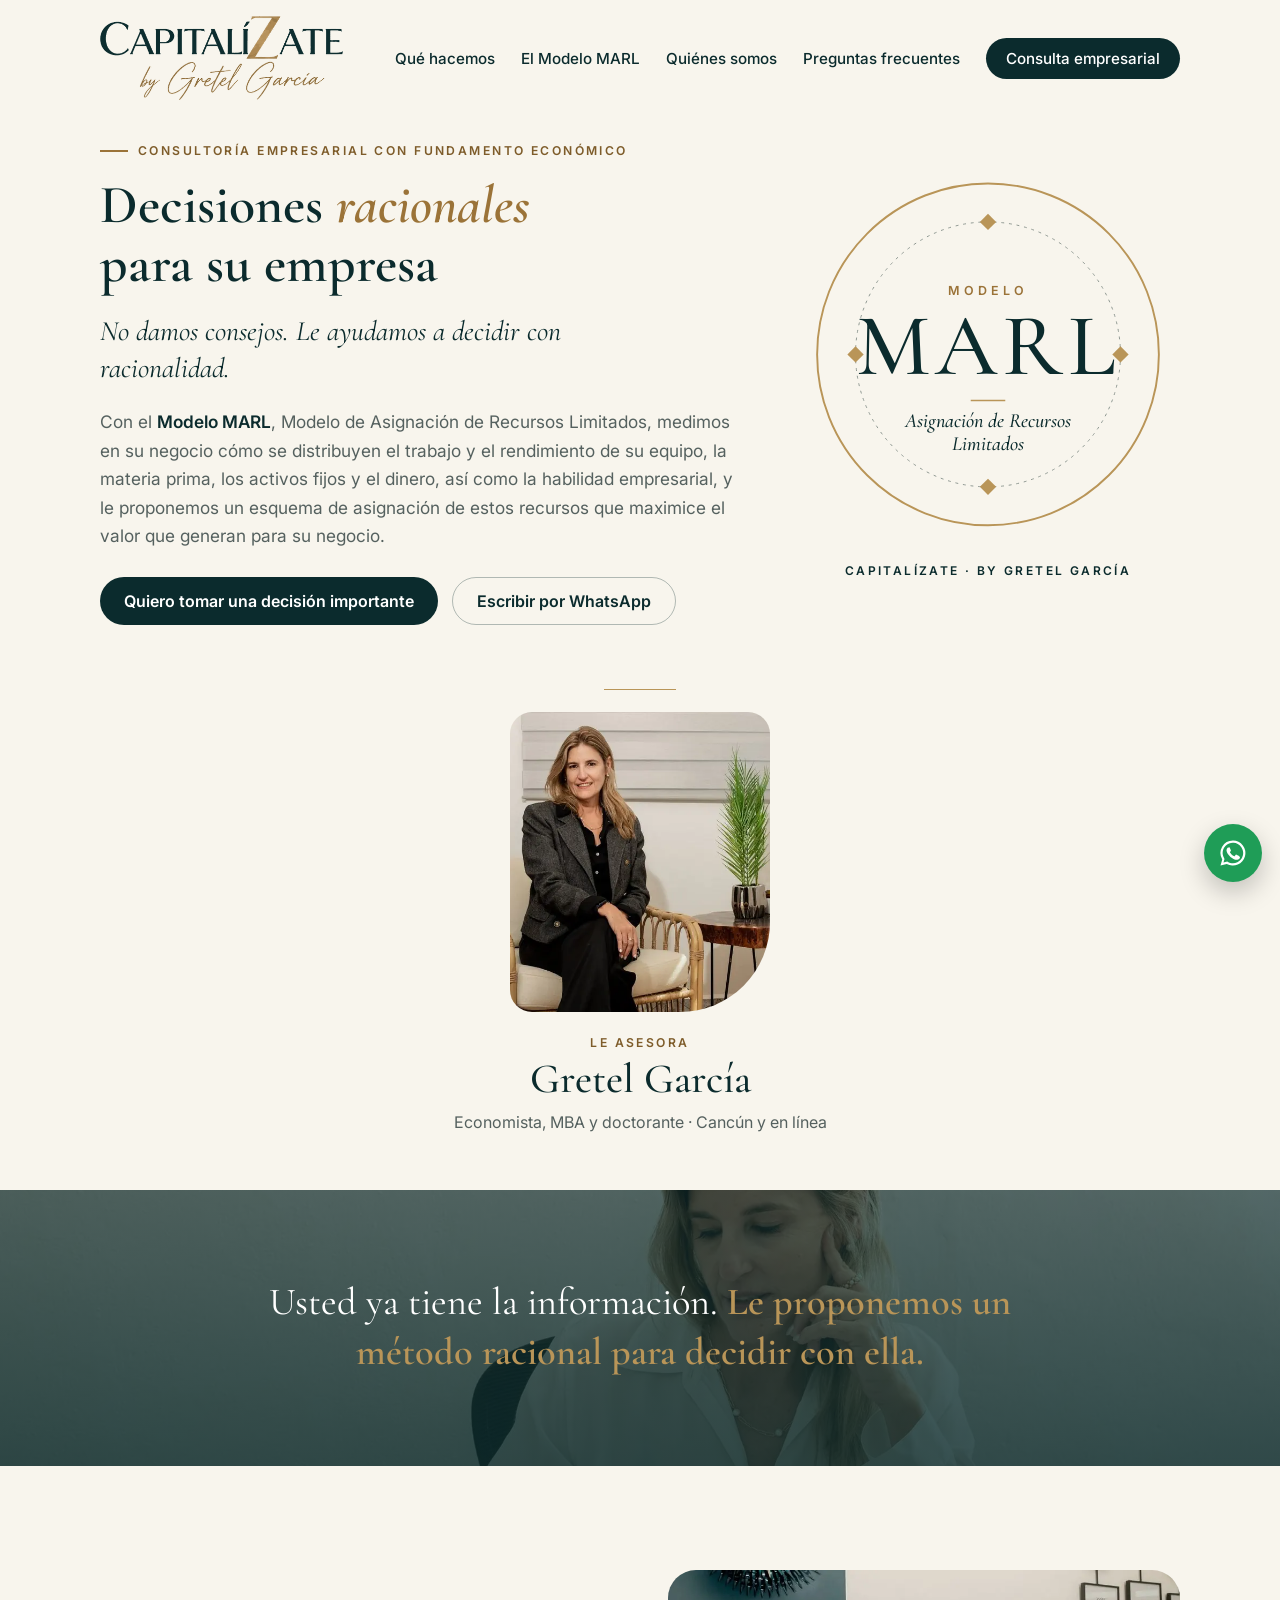
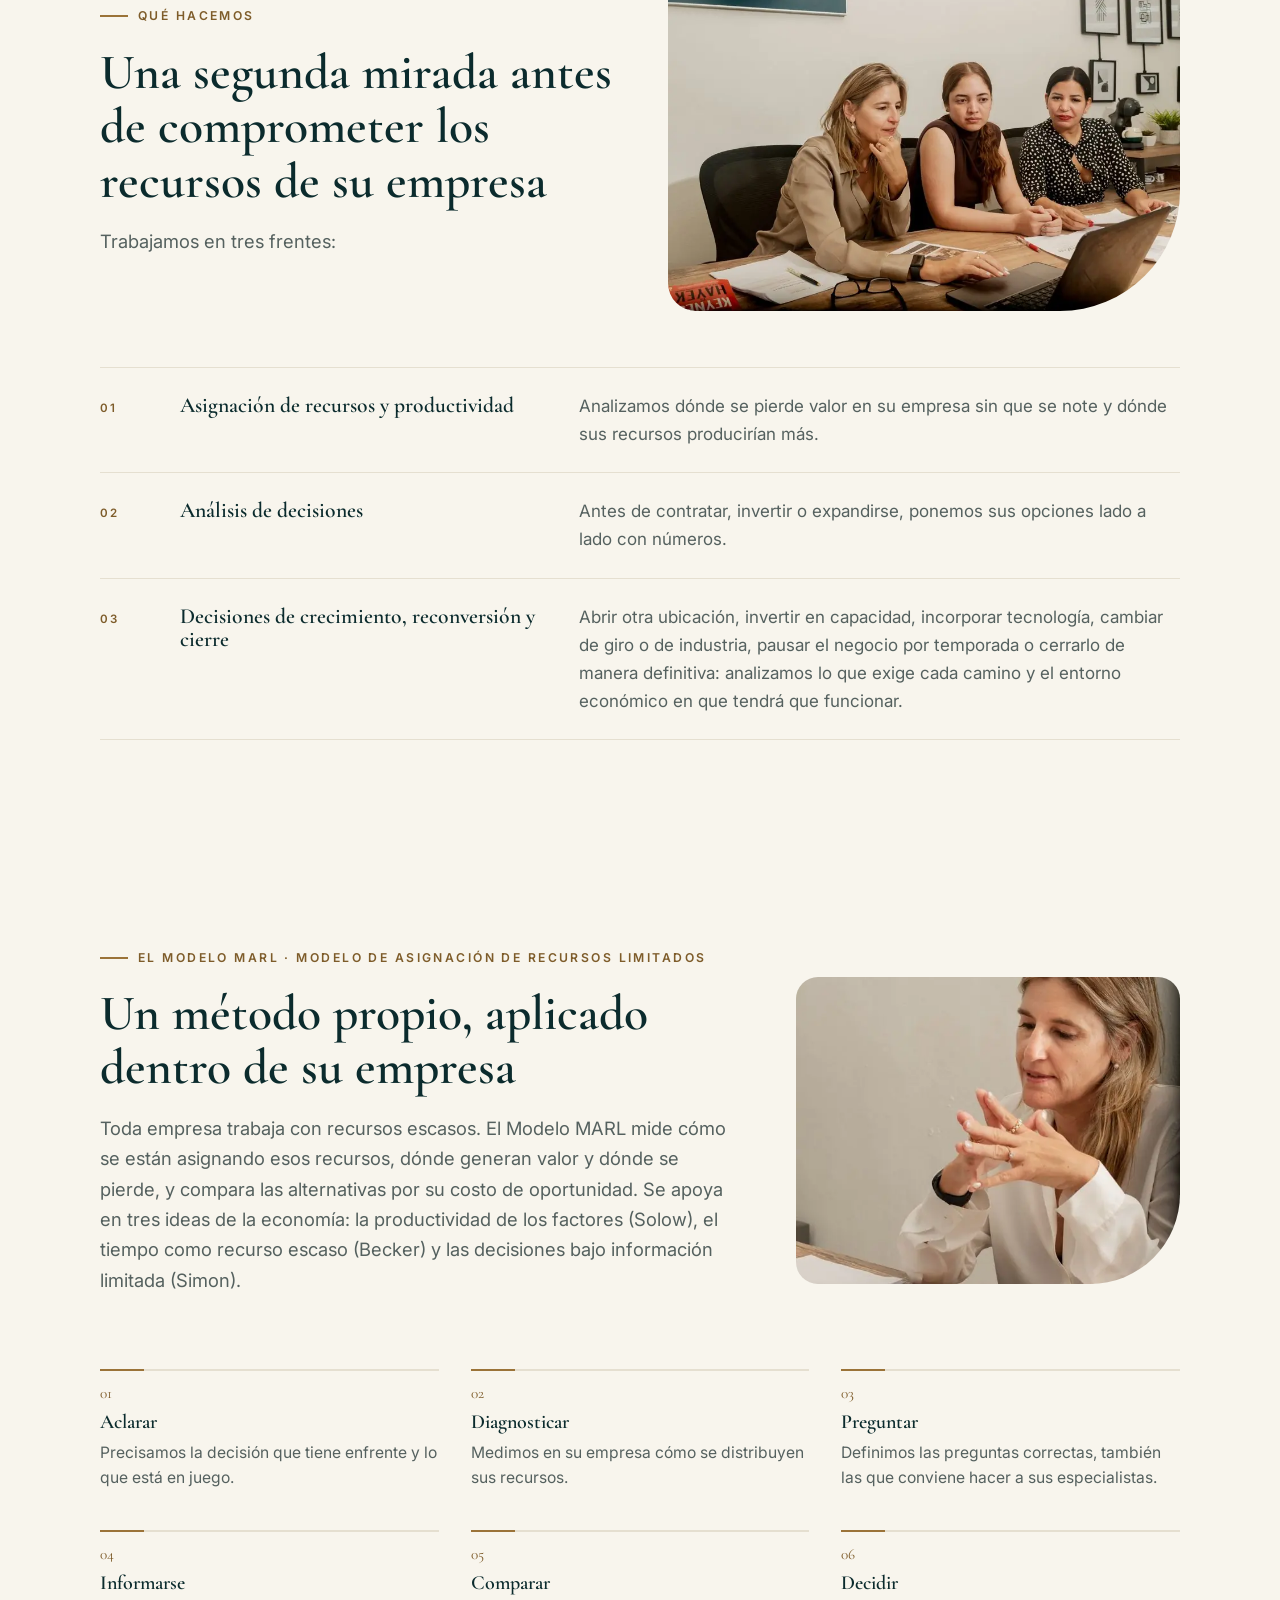
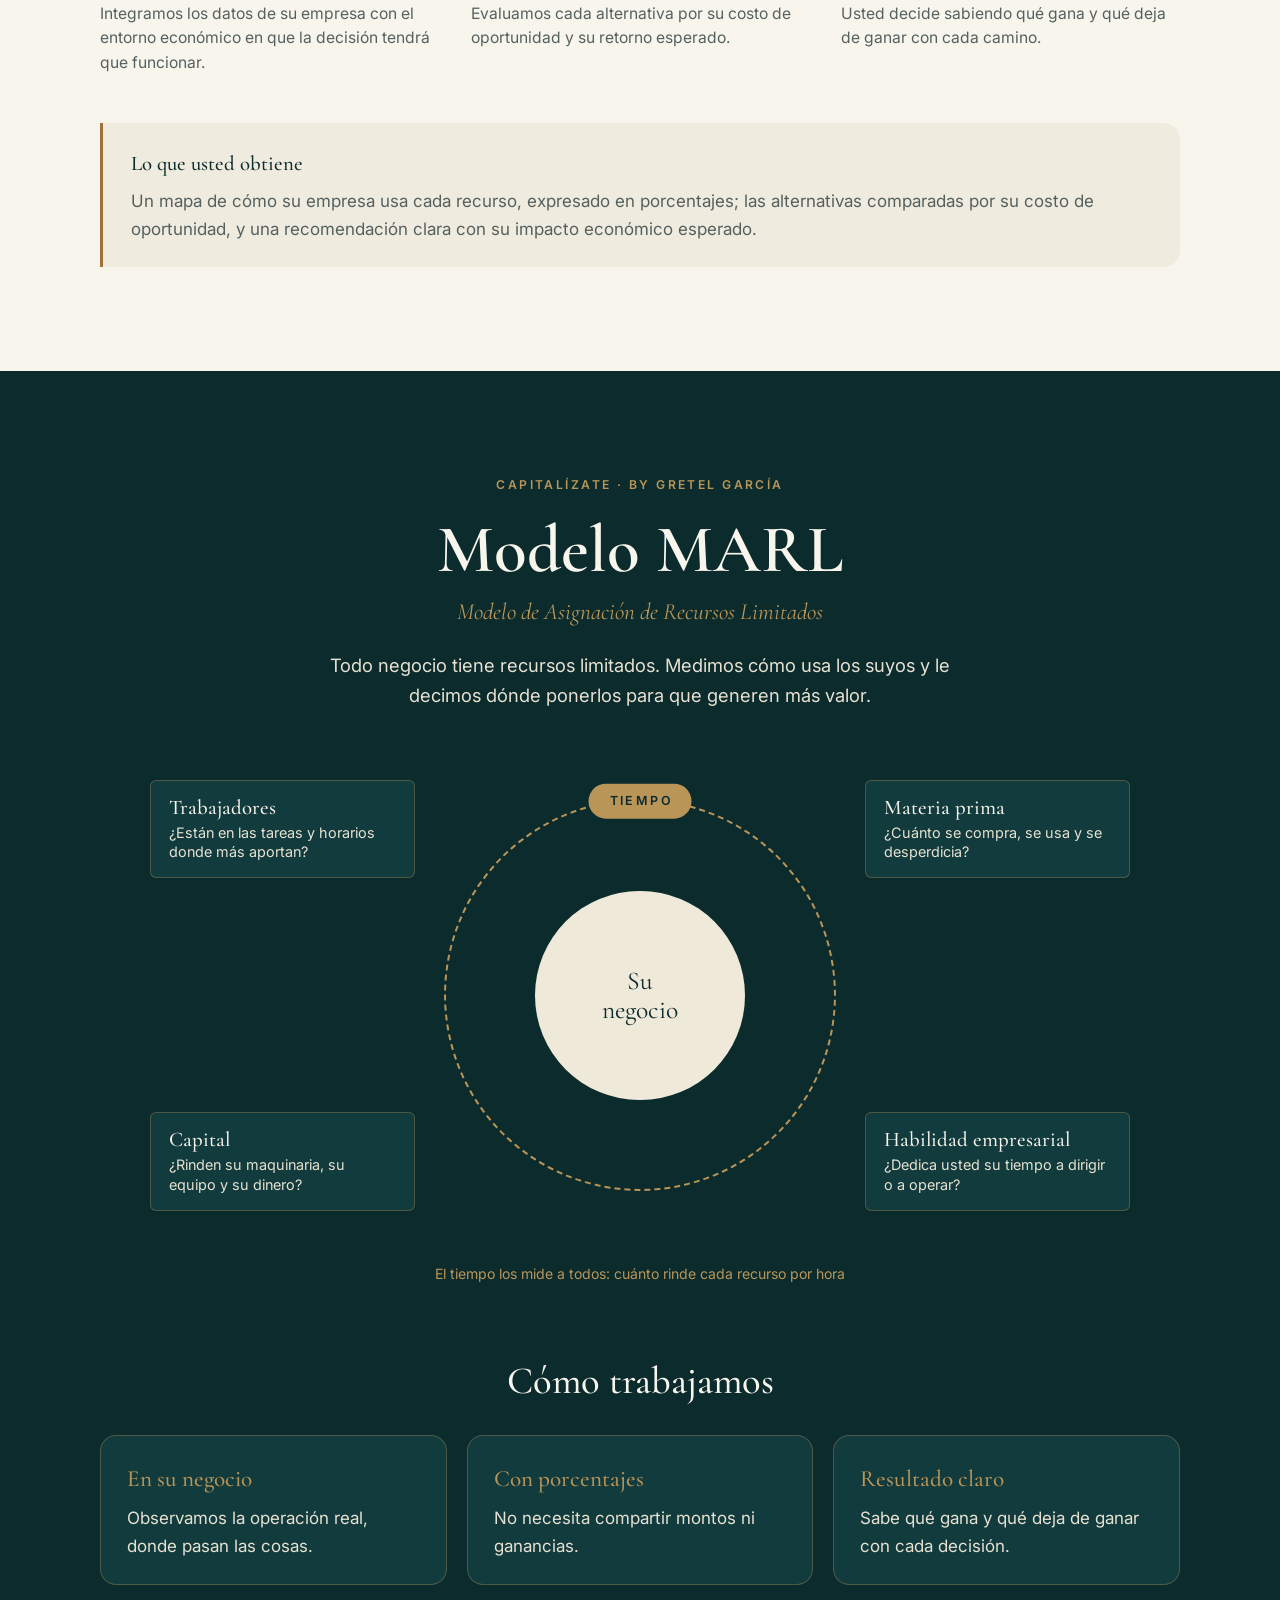
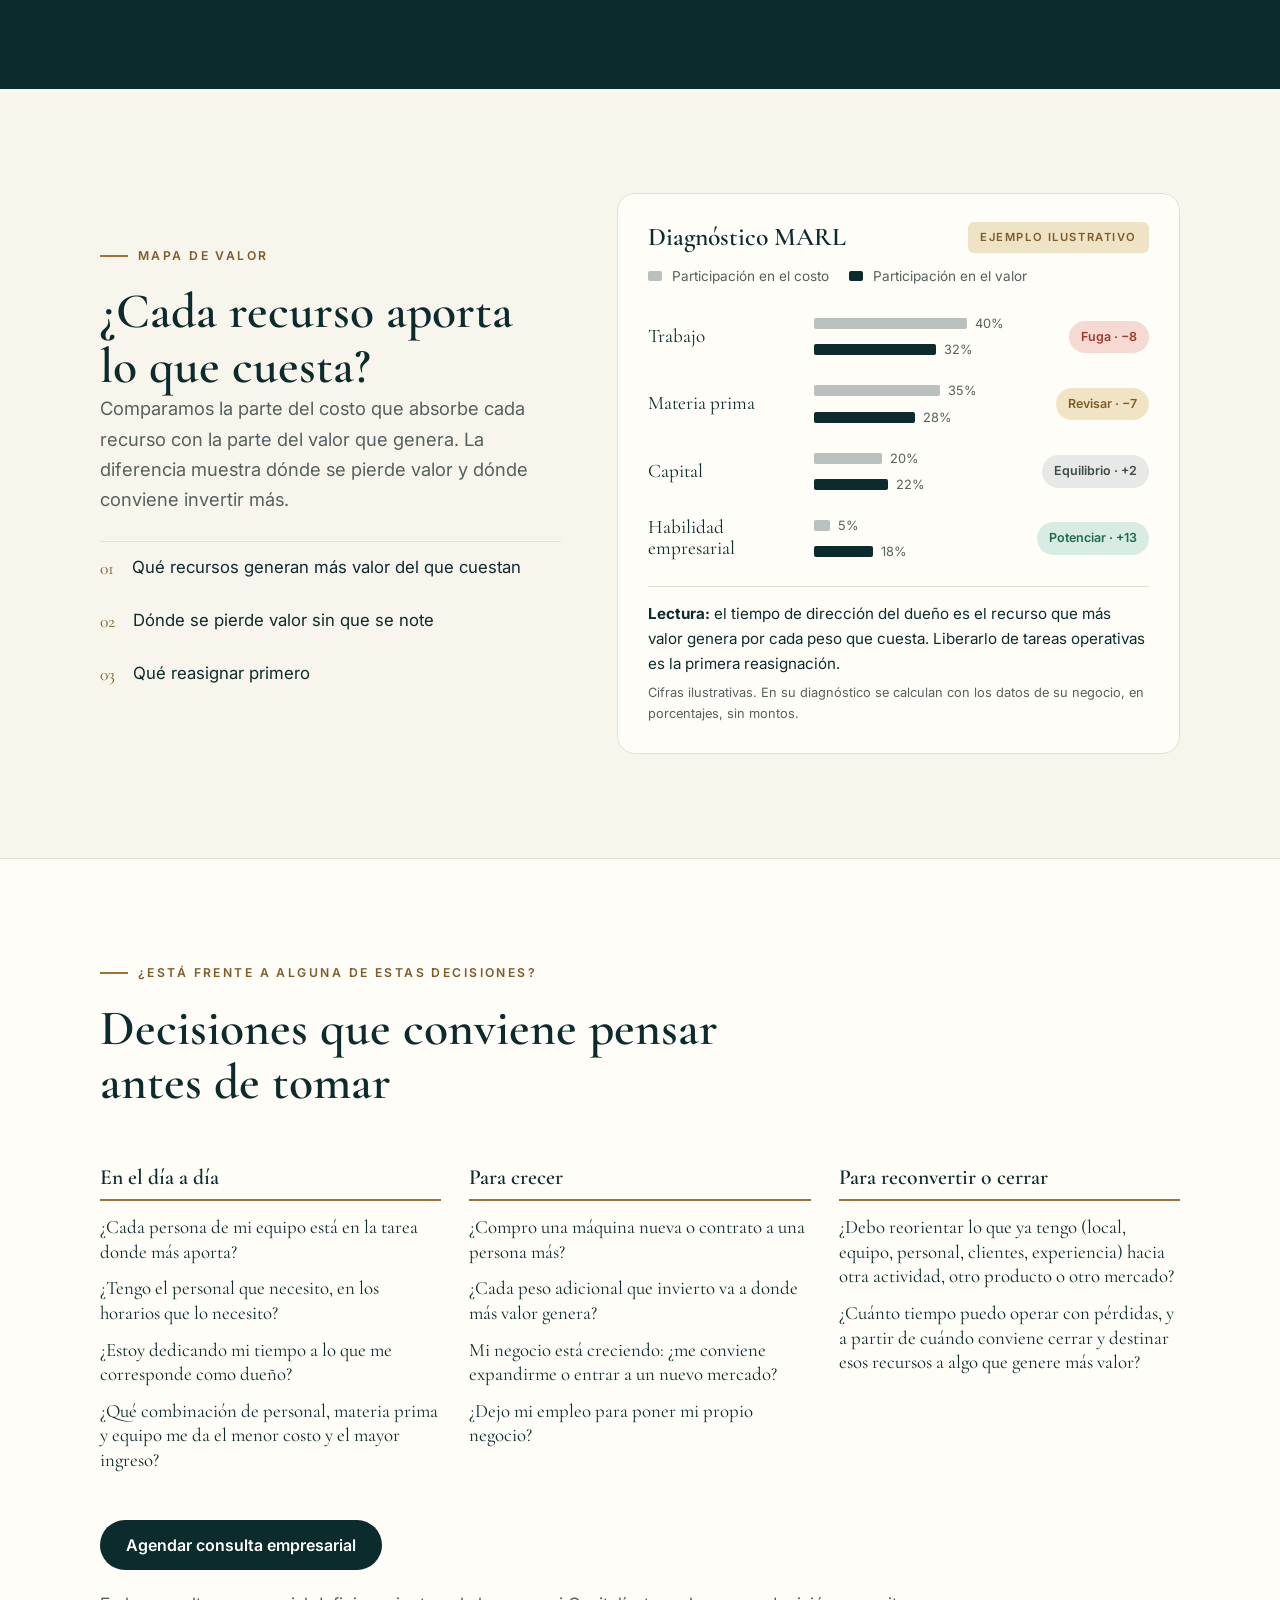
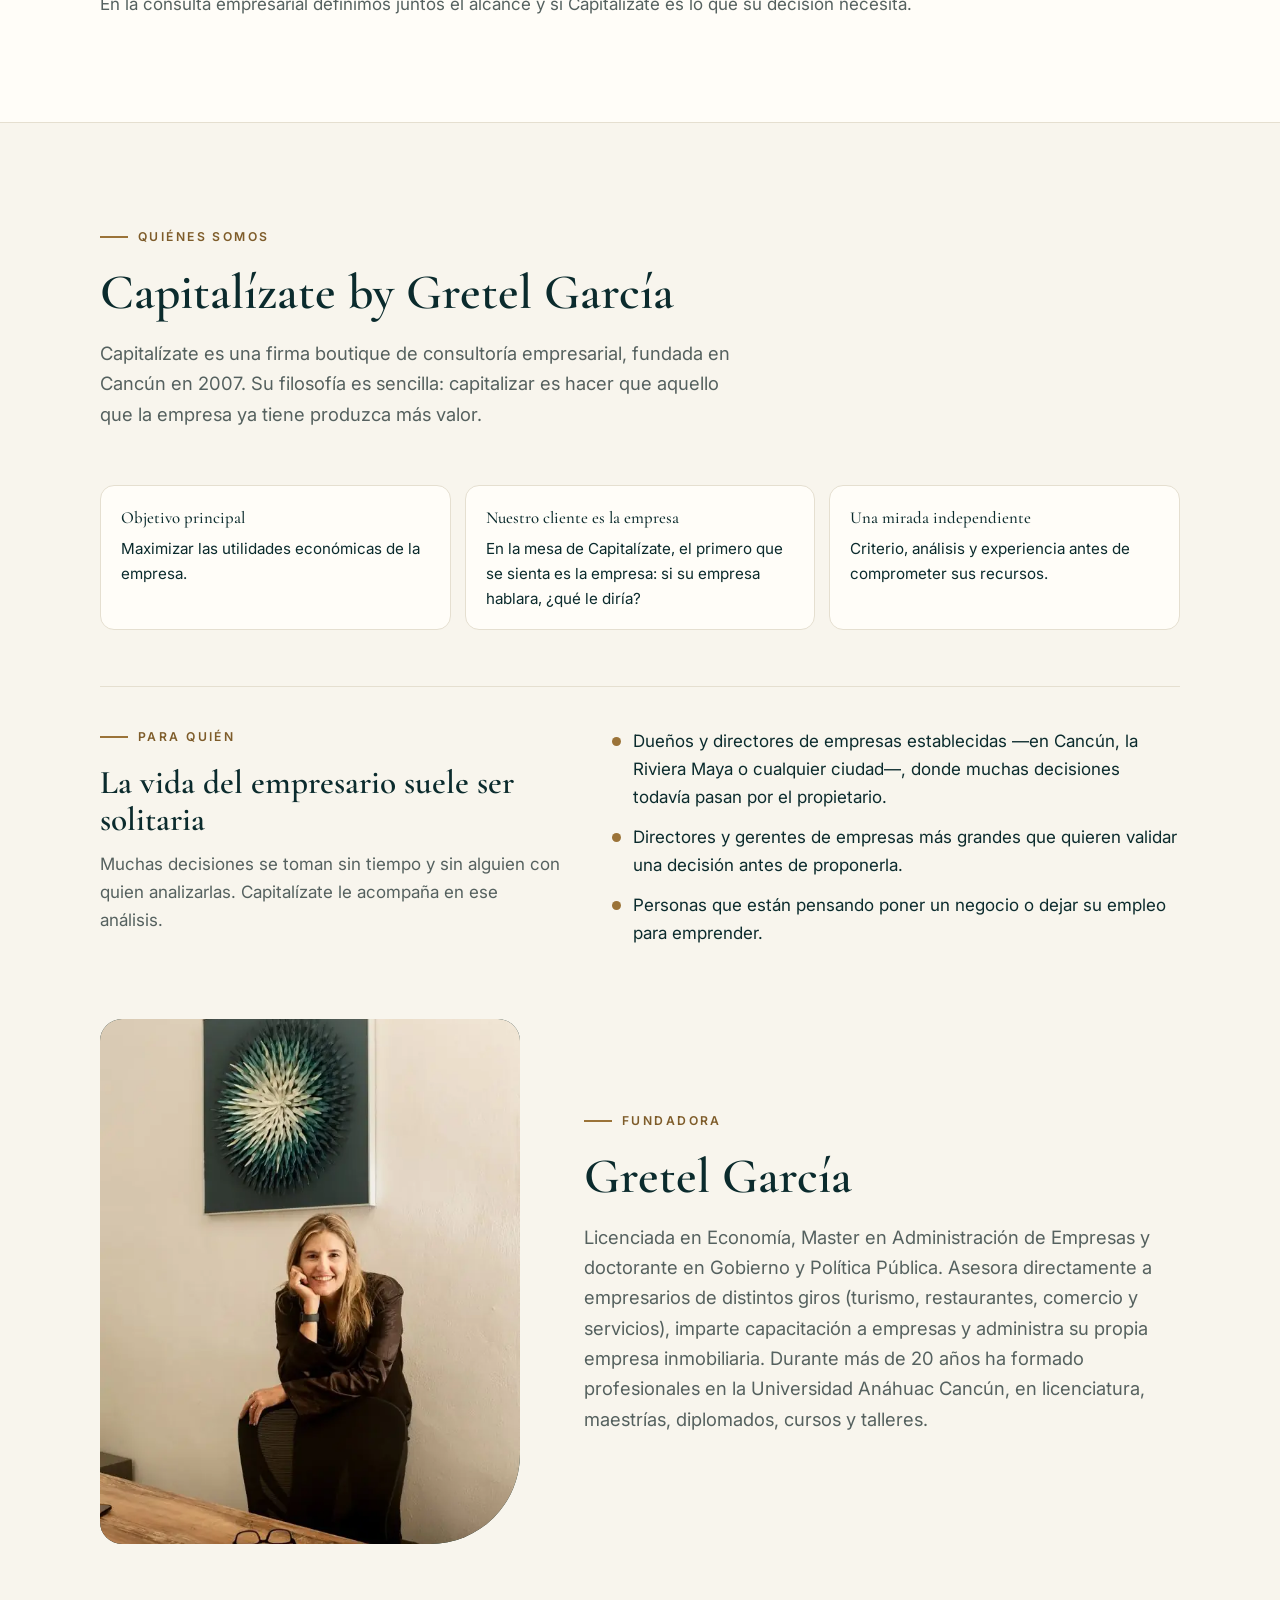
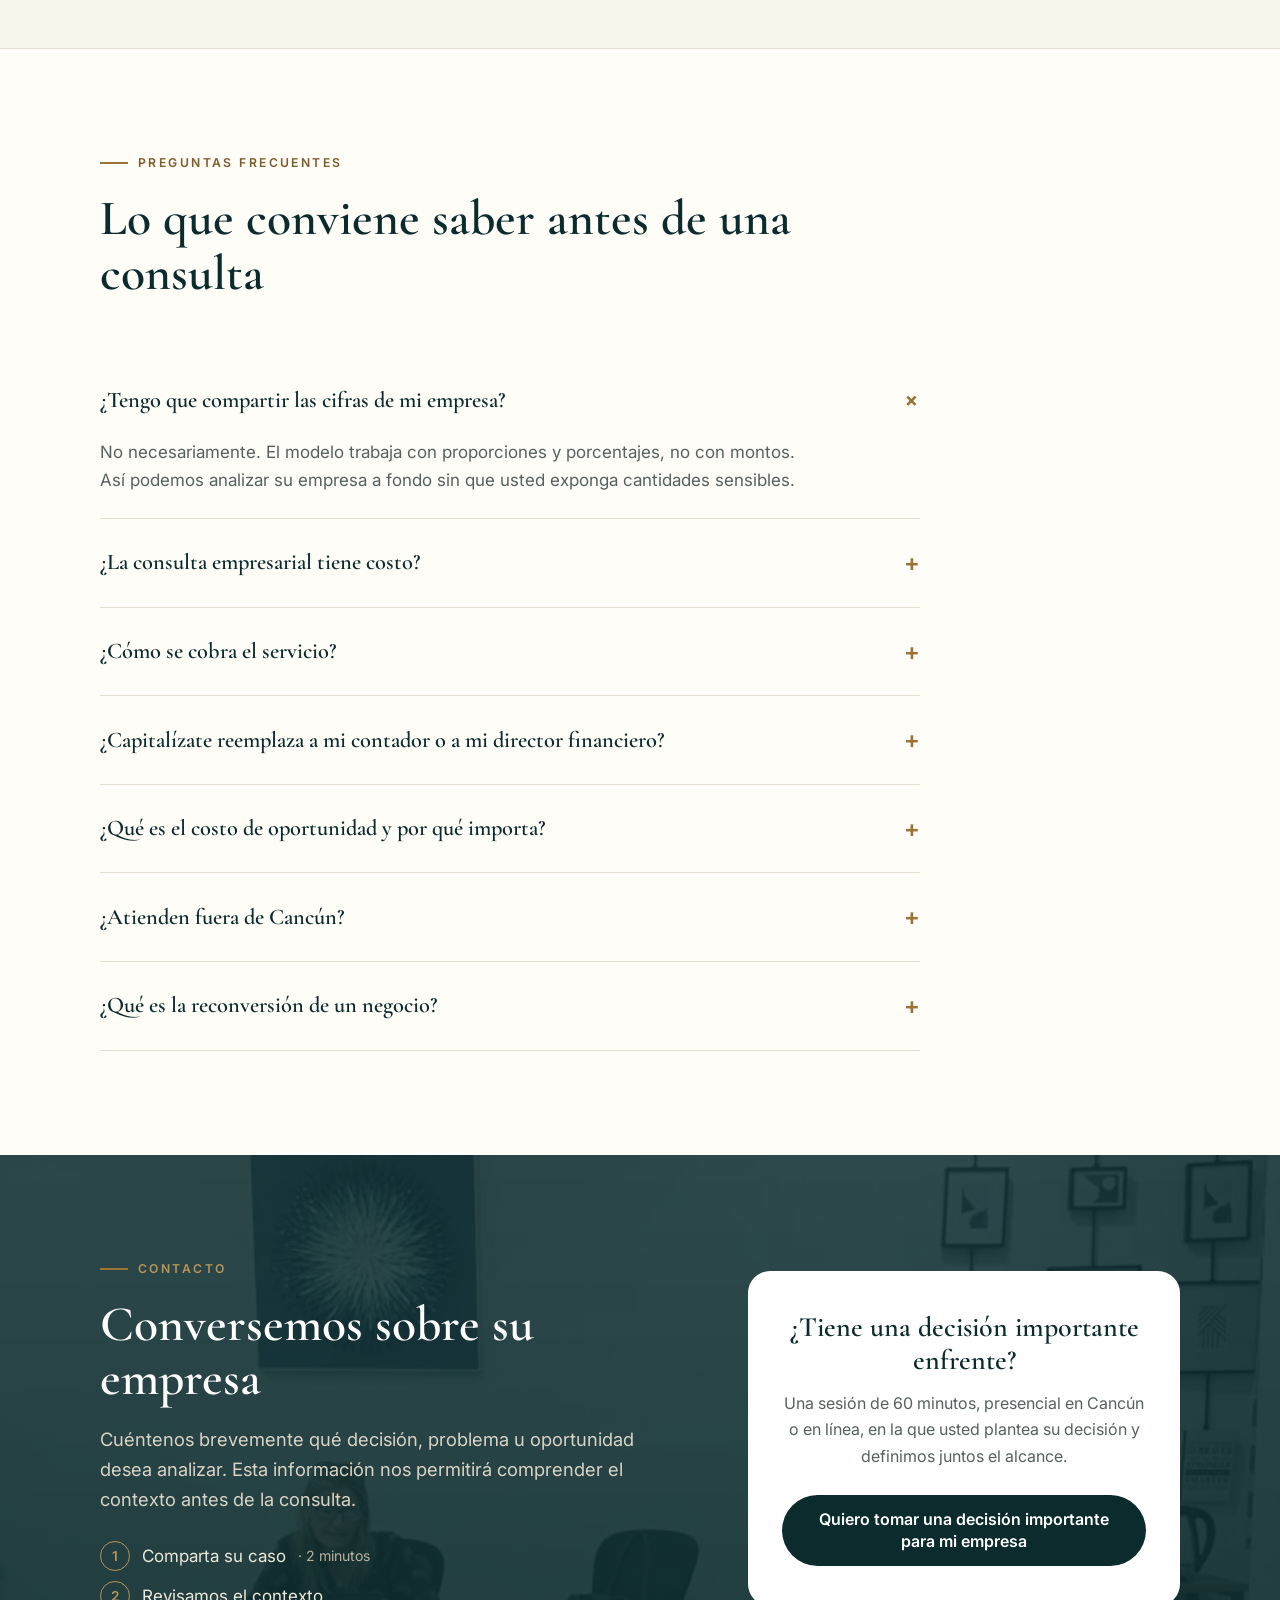
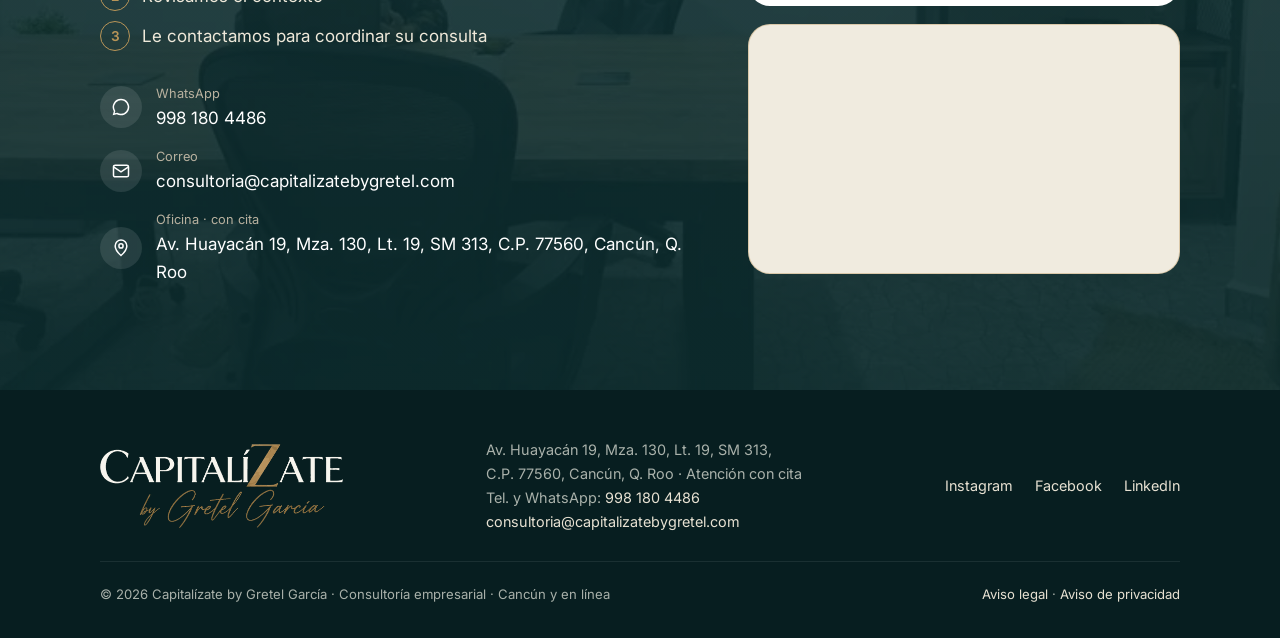
==== commit 91aec967: "Version 33" ====
--- a/index.html
+++ b/index.html
@@ -97,7 +97,7 @@
 }
 </script>
 
-<link rel="stylesheet" href="assets/estilos.css?v=32">
+<link rel="stylesheet" href="assets/estilos.css?v=33">
 </head>
 <body>
 <!-- Google Tag Manager (noscript) -->
--- a/assets/estilos.css
+++ b/assets/estilos.css
@@ -576,3 +576,6 @@
 .about-grid .portrait{height:auto;min-height:0;aspect-ratio:4/5;border-radius:22px 22px 90px 22px;max-width:420px}
 .about-grid .portrait img{object-position:50% 70%}
 @media (max-width:920px){.about-grid{grid-template-columns:1fr}.about-grid .portrait{max-width:380px;border-radius:20px 20px 70px 20px}}
+
+/* v33: texto de la banda MARL bien centrado */
+.mb-head .lead,.mb-head .mb-sub{margin-left:auto;margin-right:auto}
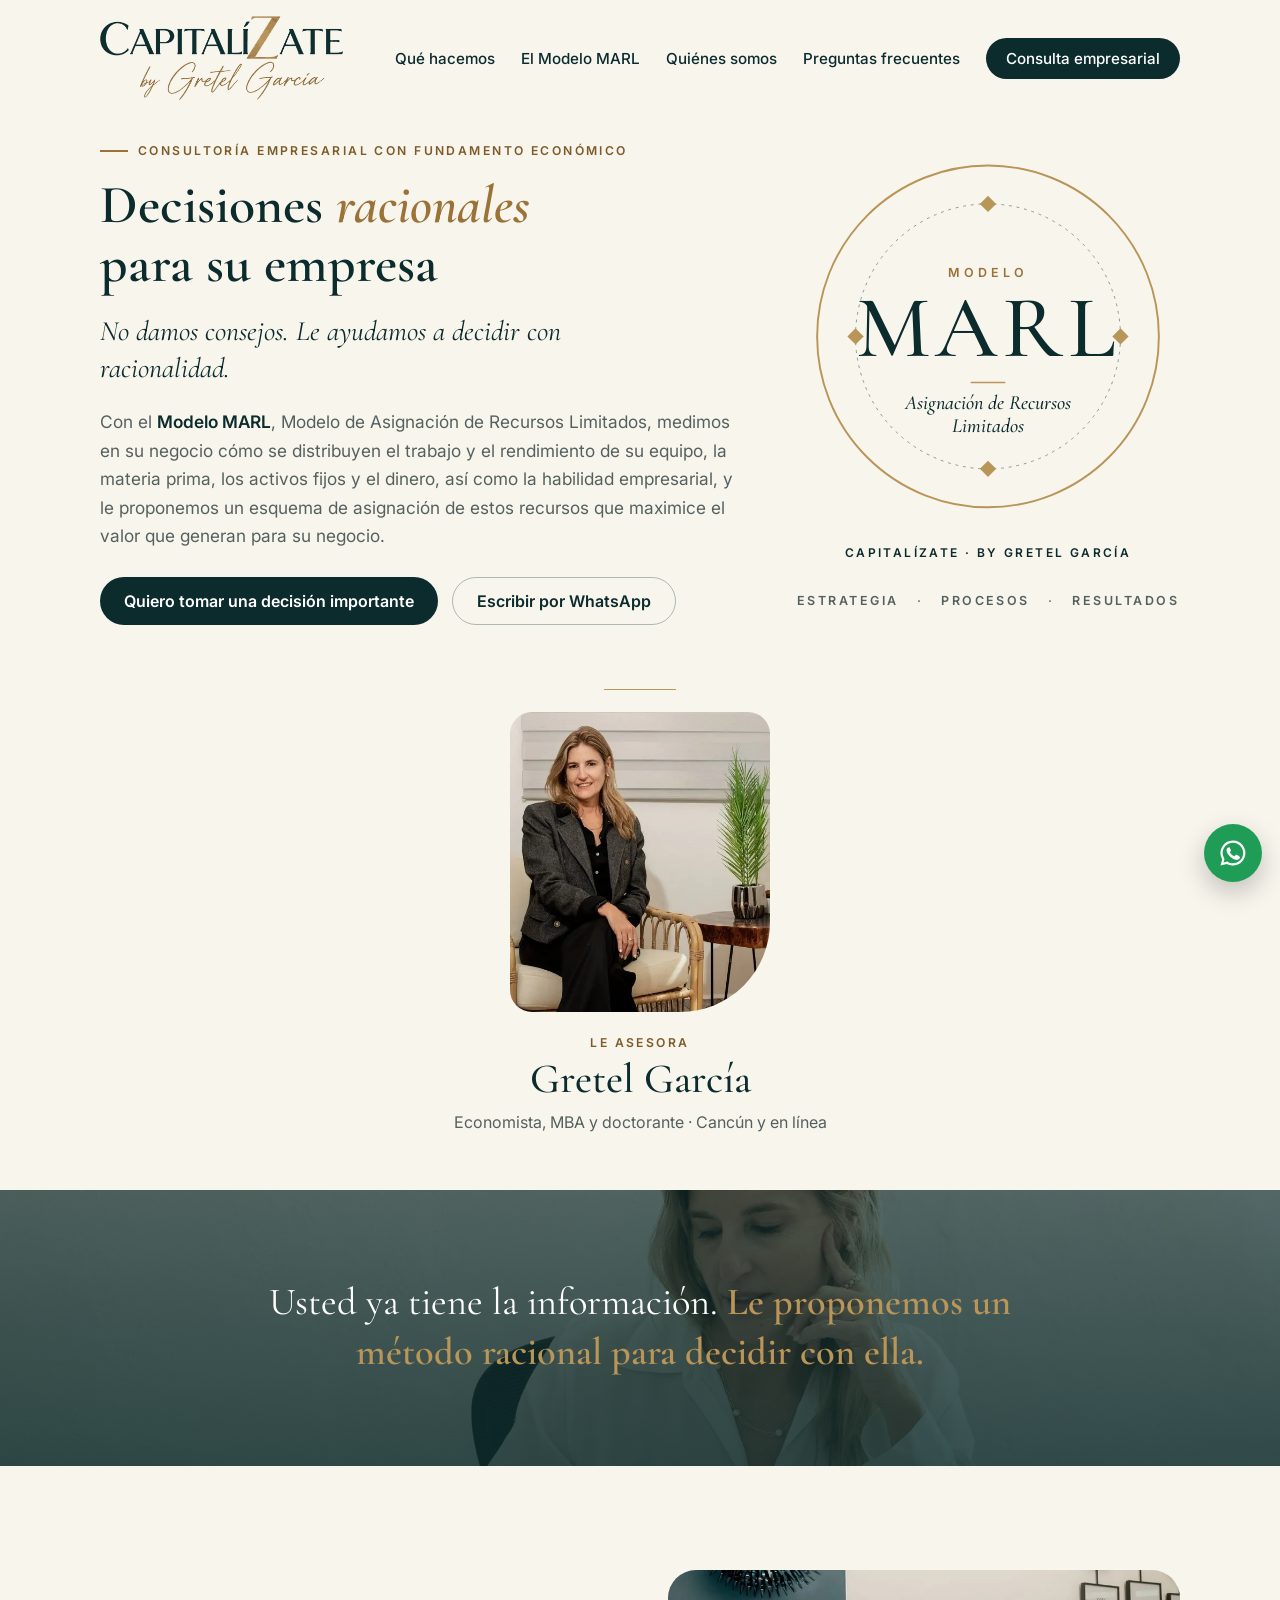
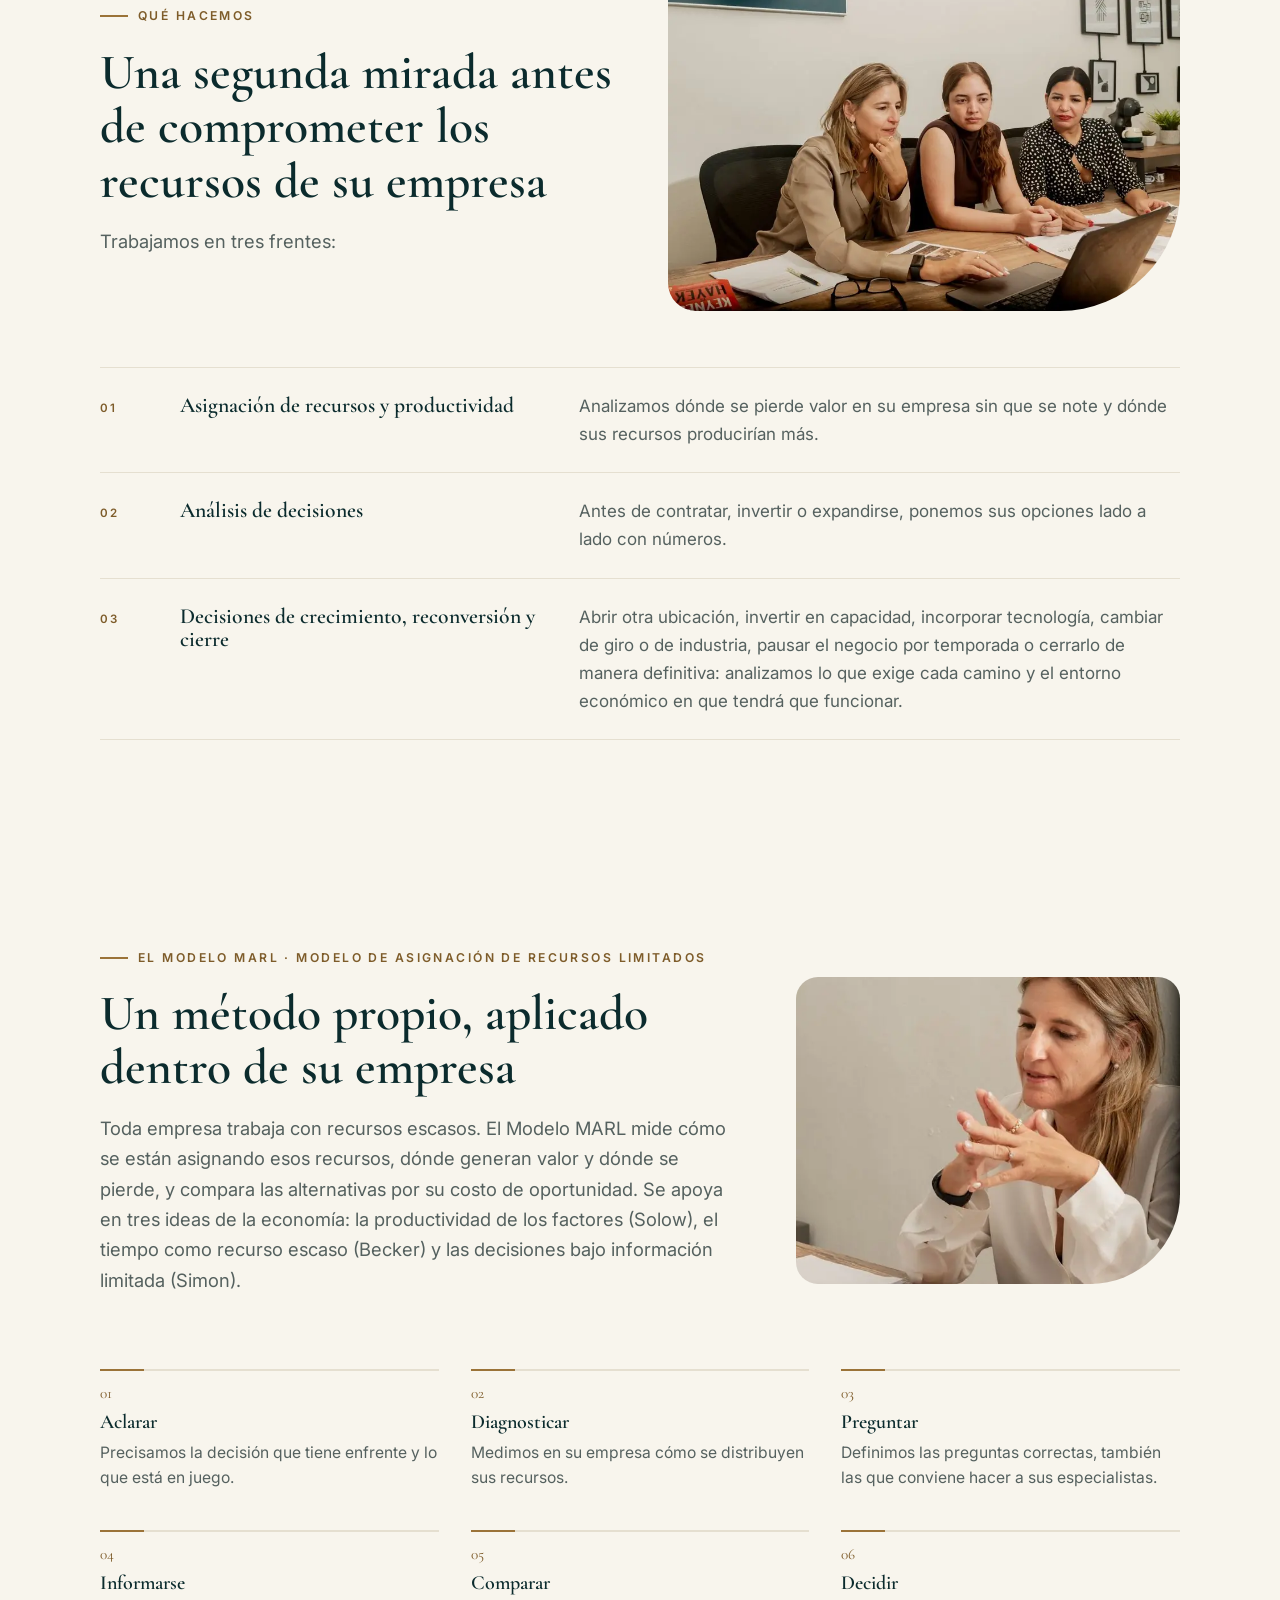
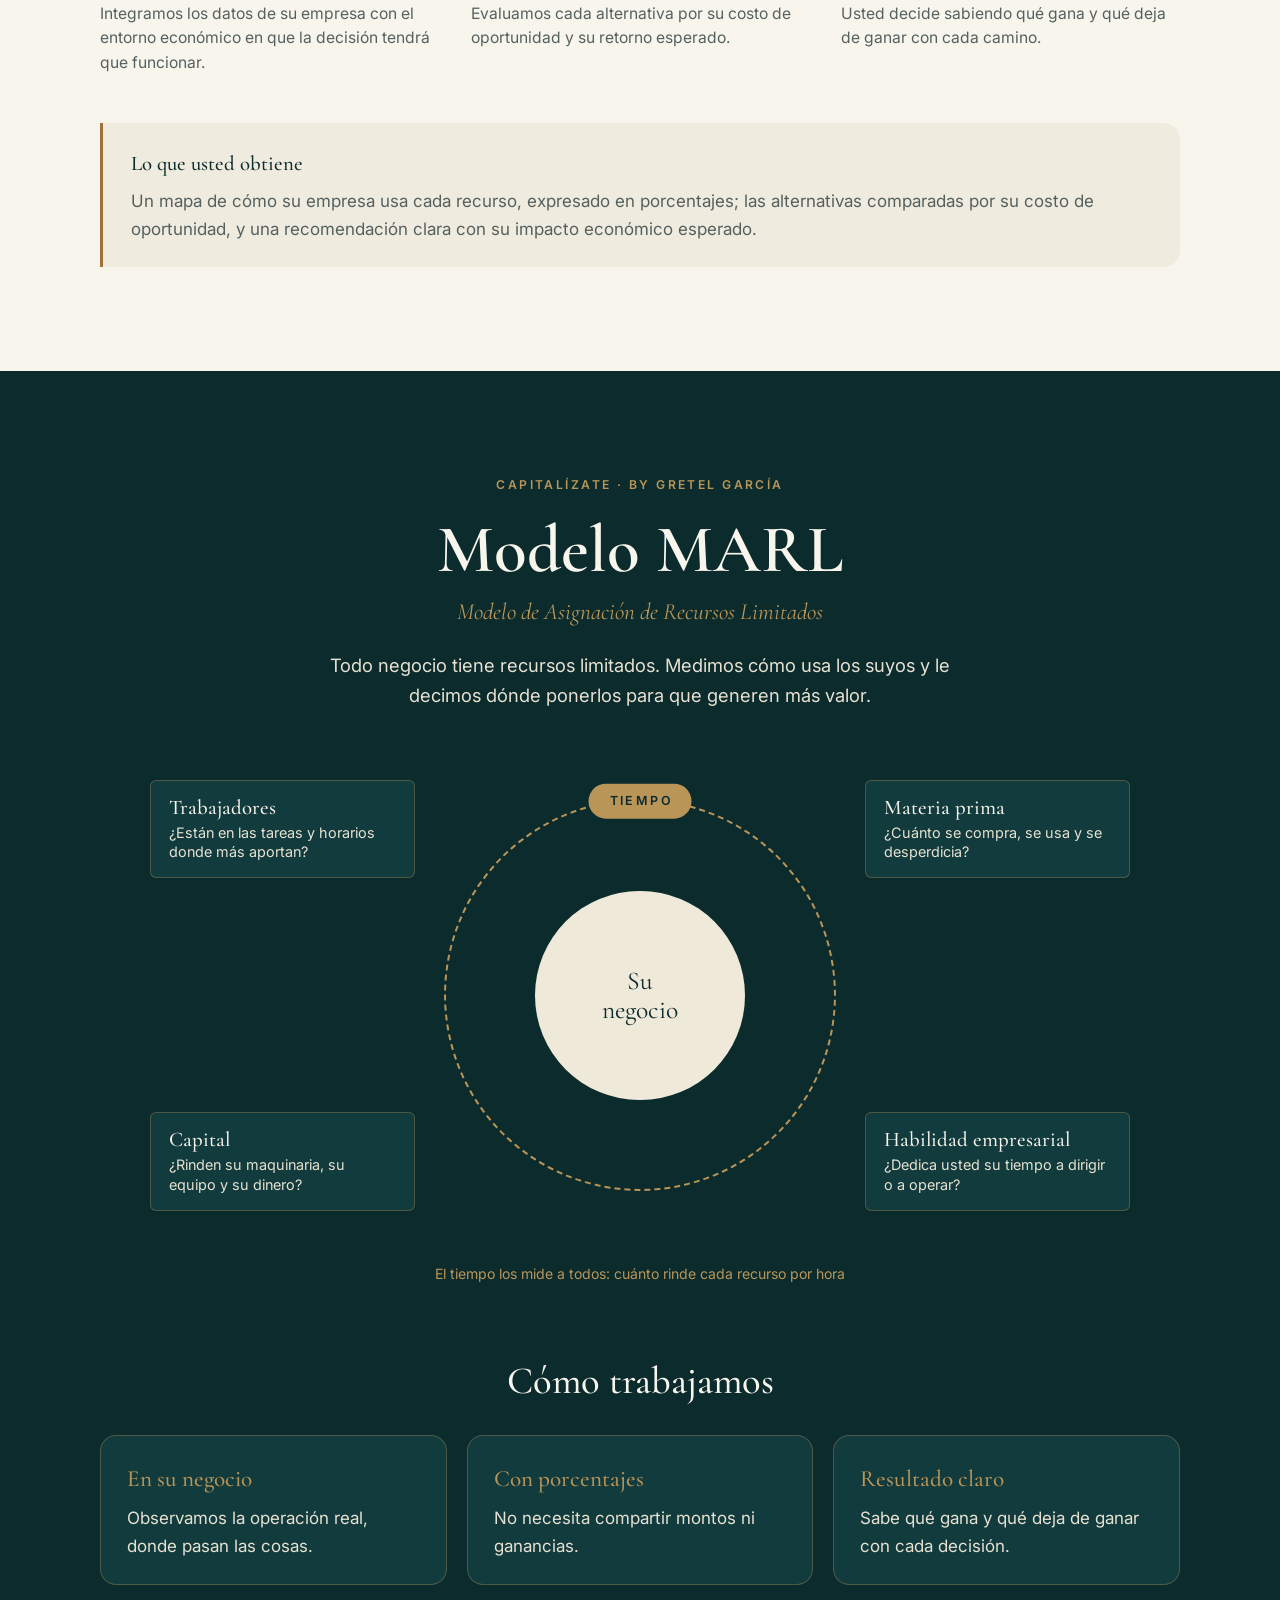
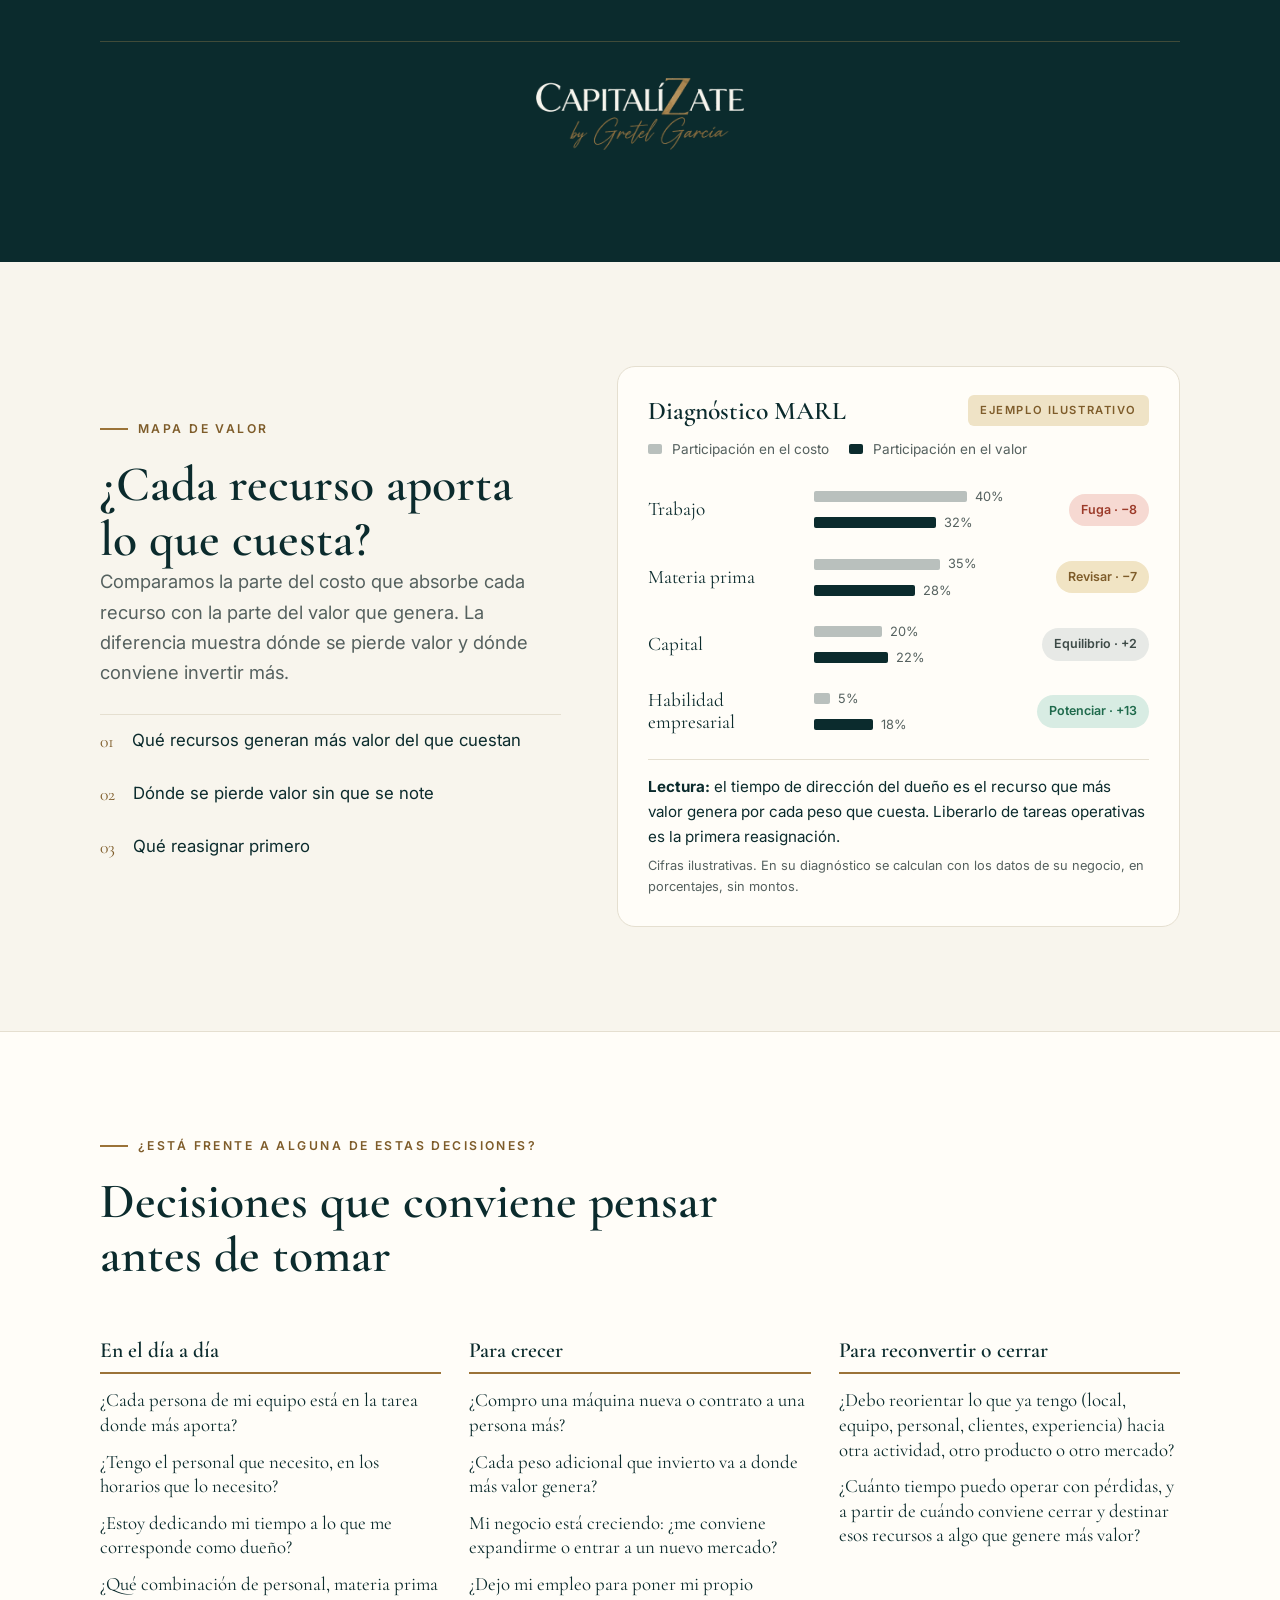
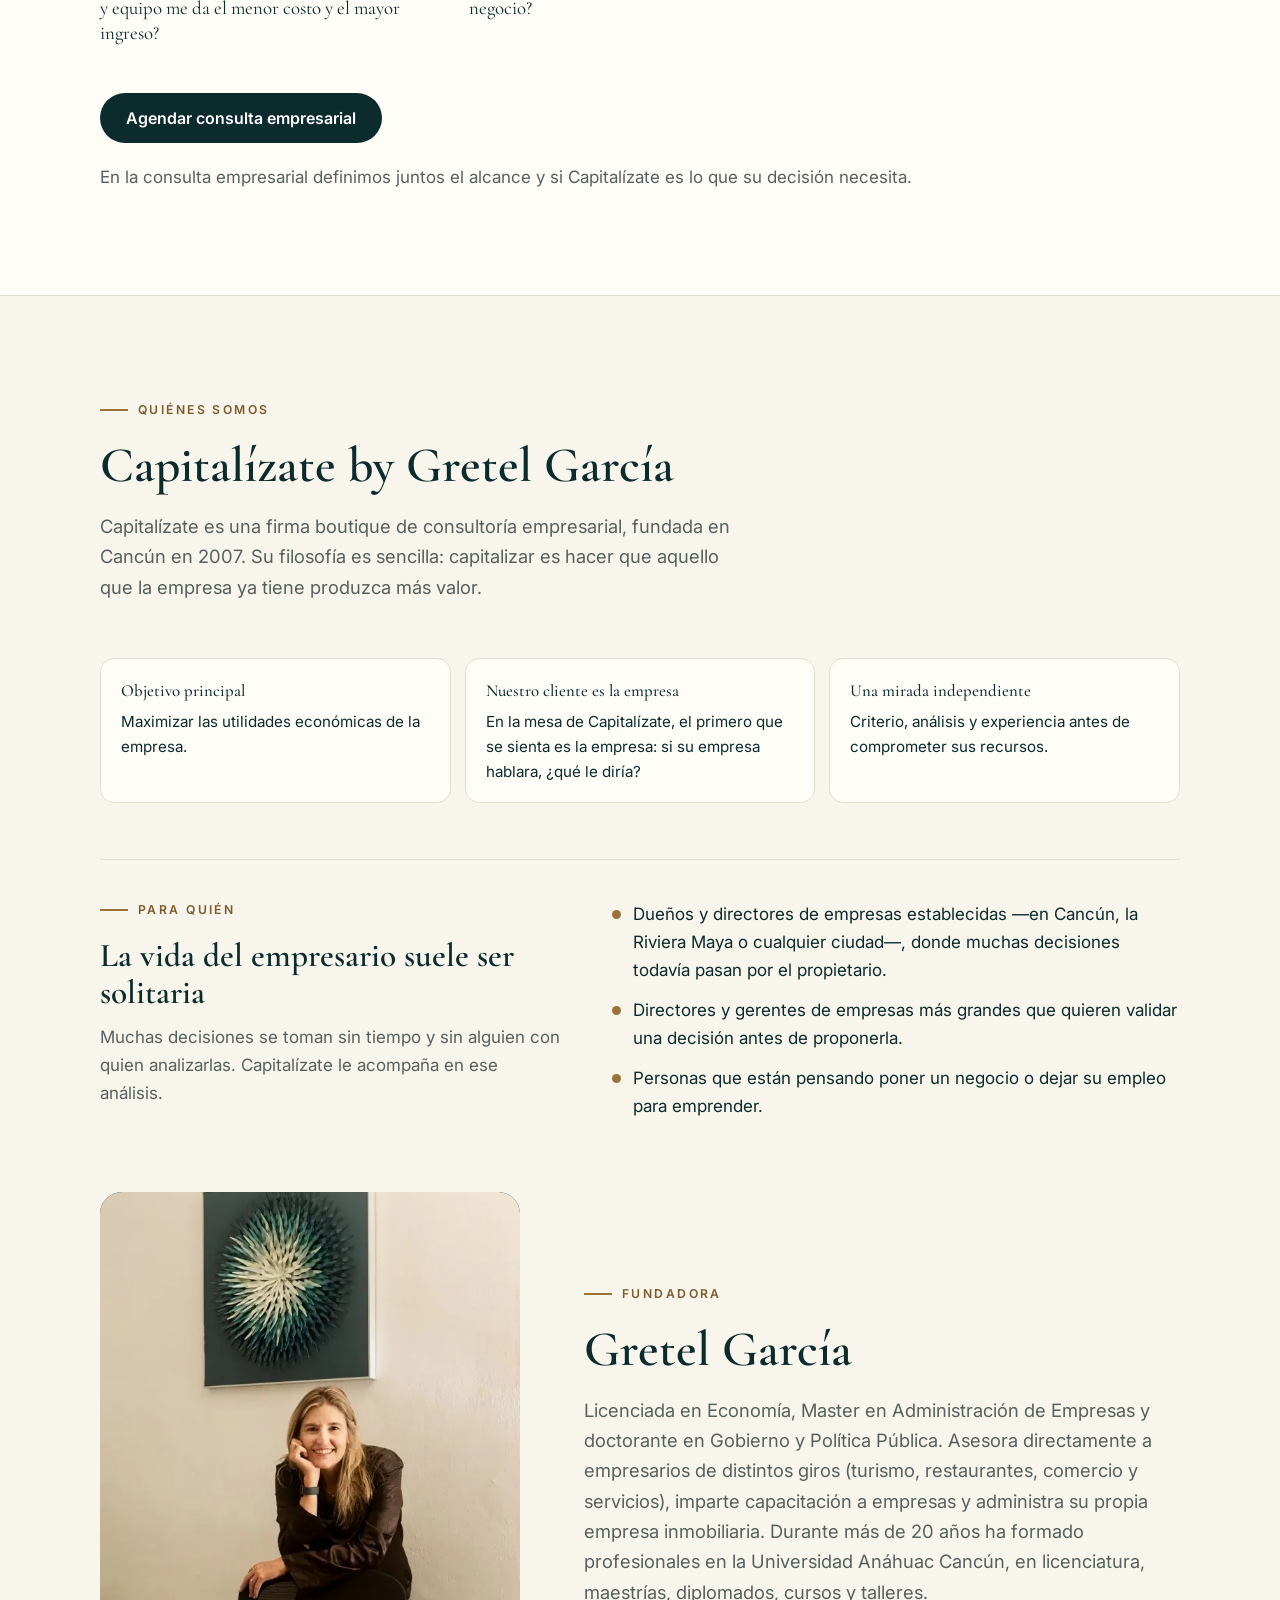
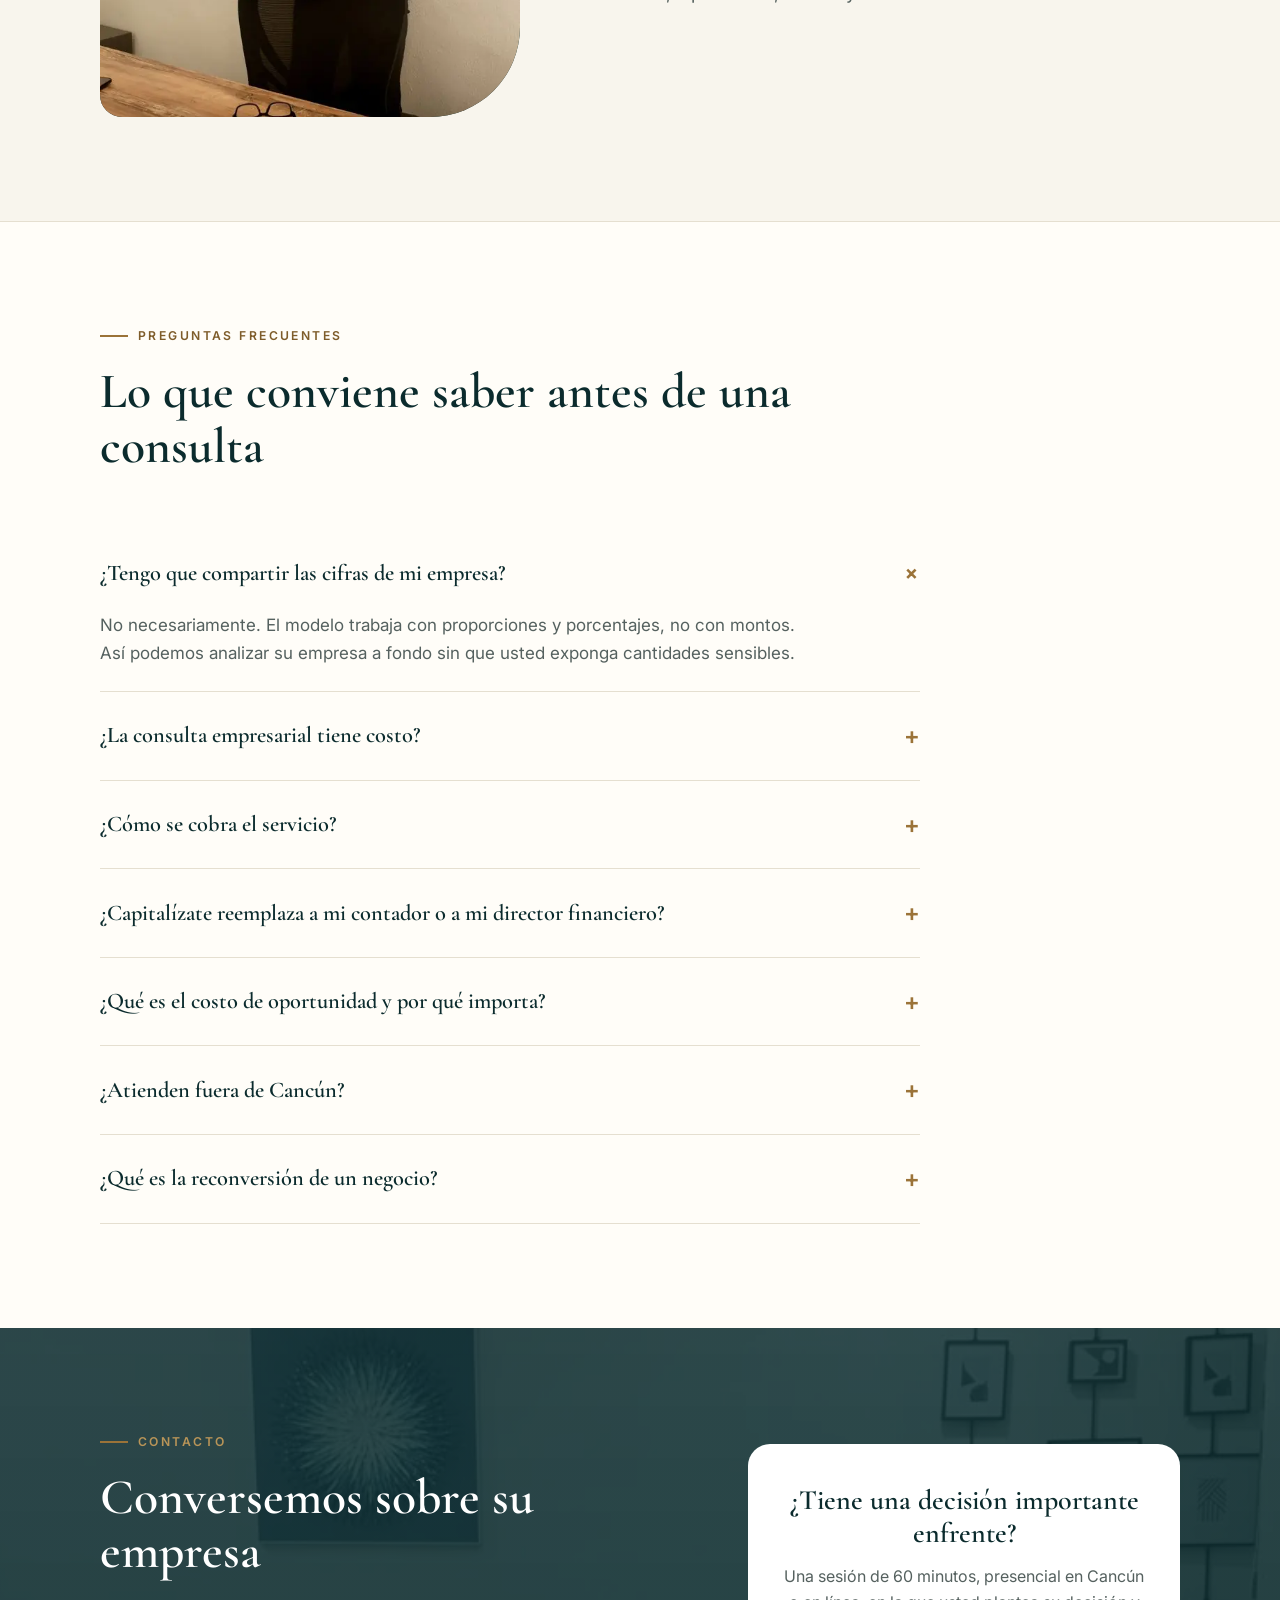
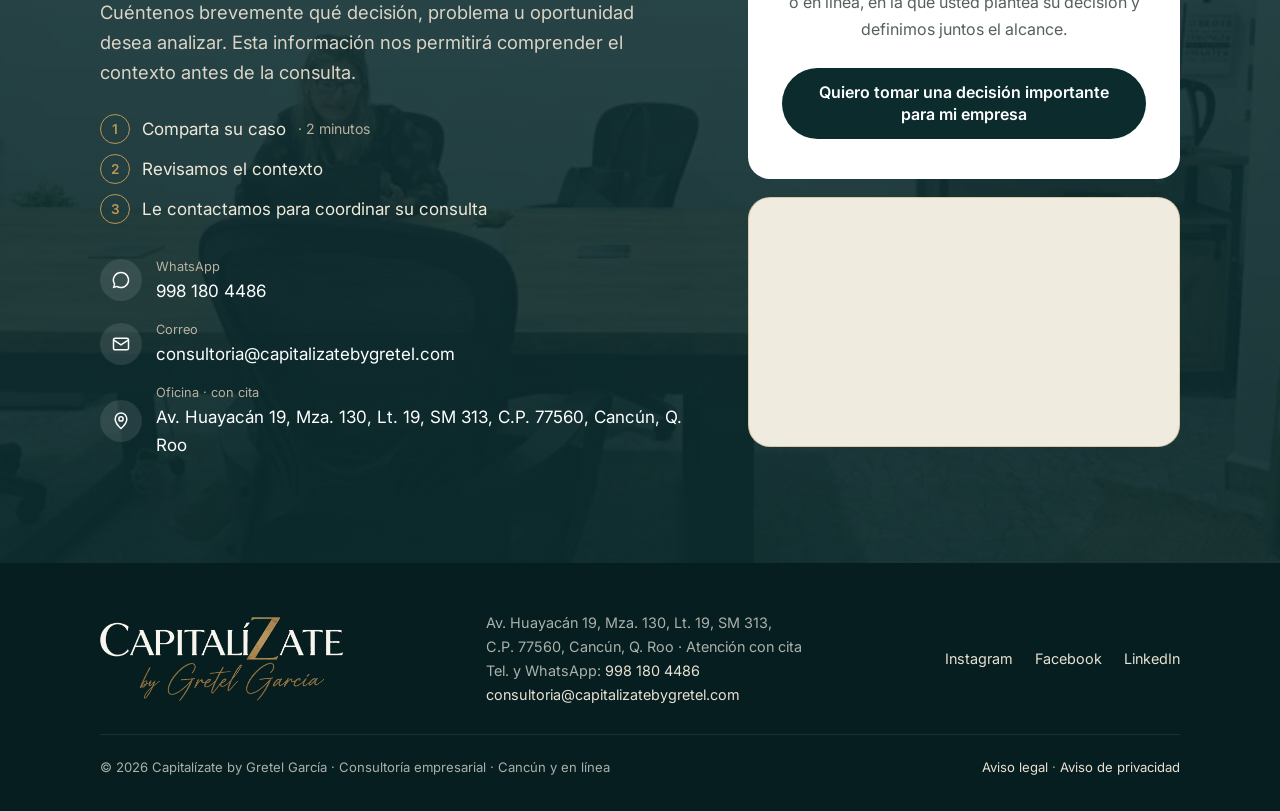
==== commit cf45d9c7: "Pilares bajo el sello y logo al final del Modelo MARL" ====
--- a/index.html
+++ b/index.html
@@ -97,7 +97,7 @@
 }
 </script>
 
-<link rel="stylesheet" href="assets/estilos.css?v=33">
+<link rel="stylesheet" href="assets/estilos.css?v=34">
 </head>
 <body>
 <!-- Google Tag Manager (noscript) -->
@@ -139,7 +139,7 @@
           <a class="btn btn-ghost" data-wa href="https://wa.me/529981804486">Escribir por WhatsApp</a>
         </div>
       </div>
-      <figure class="hero-seal"><svg viewBox="0 0 400 440" role="img" aria-labelledby="marl-t" class="marl-seal"><title id="marl-t">Modelo MARL · Modelo de Asignación de Recursos Limitados · Capitalízate by Gretel García</title><circle cx="200" cy="190" r="178" fill="none" stroke="#b99558" stroke-width="2"/><circle cx="200" cy="190" r="138" fill="none" stroke="#8c958f" stroke-width="1" stroke-dasharray="3 5"/><rect x="194" y="46" width="12" height="12" transform="rotate(45 200 52)" fill="#b99558"/><rect x="332" y="184" width="12" height="12" transform="rotate(45 338 190)" fill="#b99558"/><rect x="194" y="322" width="12" height="12" transform="rotate(45 200 328)" fill="#b99558"/><rect x="56" y="184" width="12" height="12" transform="rotate(45 62 190)" fill="#b99558"/><text x="200" y="128" text-anchor="middle" class="ms-small">MODELO</text><text x="200" y="210" text-anchor="middle" class="ms-big">MARL</text><line x1="182" y1="238" x2="218" y2="238" stroke="#b99558" stroke-width="1.5"/><text x="200" y="266" text-anchor="middle" class="ms-it">Asignación de Recursos</text><text x="200" y="290" text-anchor="middle" class="ms-it">Limitados</text><text x="200" y="420" text-anchor="middle" class="ms-foot">CAPITALÍZATE · BY GRETEL GARCÍA</text></svg></figure>
+      <figure class="hero-seal"><svg viewBox="0 0 400 440" role="img" aria-labelledby="marl-t" class="marl-seal"><title id="marl-t">Modelo MARL · Modelo de Asignación de Recursos Limitados · Capitalízate by Gretel García</title><circle cx="200" cy="190" r="178" fill="none" stroke="#b99558" stroke-width="2"/><circle cx="200" cy="190" r="138" fill="none" stroke="#8c958f" stroke-width="1" stroke-dasharray="3 5"/><rect x="194" y="46" width="12" height="12" transform="rotate(45 200 52)" fill="#b99558"/><rect x="332" y="184" width="12" height="12" transform="rotate(45 338 190)" fill="#b99558"/><rect x="194" y="322" width="12" height="12" transform="rotate(45 200 328)" fill="#b99558"/><rect x="56" y="184" width="12" height="12" transform="rotate(45 62 190)" fill="#b99558"/><text x="200" y="128" text-anchor="middle" class="ms-small">MODELO</text><text x="200" y="210" text-anchor="middle" class="ms-big">MARL</text><line x1="182" y1="238" x2="218" y2="238" stroke="#b99558" stroke-width="1.5"/><text x="200" y="266" text-anchor="middle" class="ms-it">Asignación de Recursos</text><text x="200" y="290" text-anchor="middle" class="ms-it">Limitados</text><text x="200" y="420" text-anchor="middle" class="ms-foot">CAPITALÍZATE · BY GRETEL GARCÍA</text></svg><figcaption class="pillars"><span>ESTRATEGIA</span> <span>PROCESOS</span> <span>RESULTADOS</span></figcaption></figure>
     </div>
     <div class="wrap">
       <div class="hero-who">
@@ -227,6 +227,7 @@
         <li><b>Con porcentajes</b>No necesita compartir montos ni ganancias.</li>
         <li><b>Resultado claro</b>Sabe qué gana y qué deja de ganar con cada decisión.</li>
       </ul>
+      <p class="mb-firma"><img src="assets/logo-encabezado-claro.png?v=3" width="480" height="166" alt="Capitalízate by Gretel García" loading="lazy"></p>
     </div>
   </section>
 
--- a/assets/estilos.css
+++ b/assets/estilos.css
@@ -579,3 +579,9 @@
 
 /* v33: texto de la banda MARL bien centrado */
 .mb-head .lead,.mb-head .mb-sub{margin-left:auto;margin-right:auto}
+
+/* v34: pilares bajo el sello y firma al final de la banda MARL */
+.hero-seal .pillars{margin-top:14px}
+.mb-firma{margin:56px 0 0;padding-top:36px;border-top:1px solid rgba(185,149,88,.3);text-align:center}
+.mb-firma img{height:72px;width:auto;display:inline-block}
+@media (max-width:760px){.mb-firma img{height:58px}}
